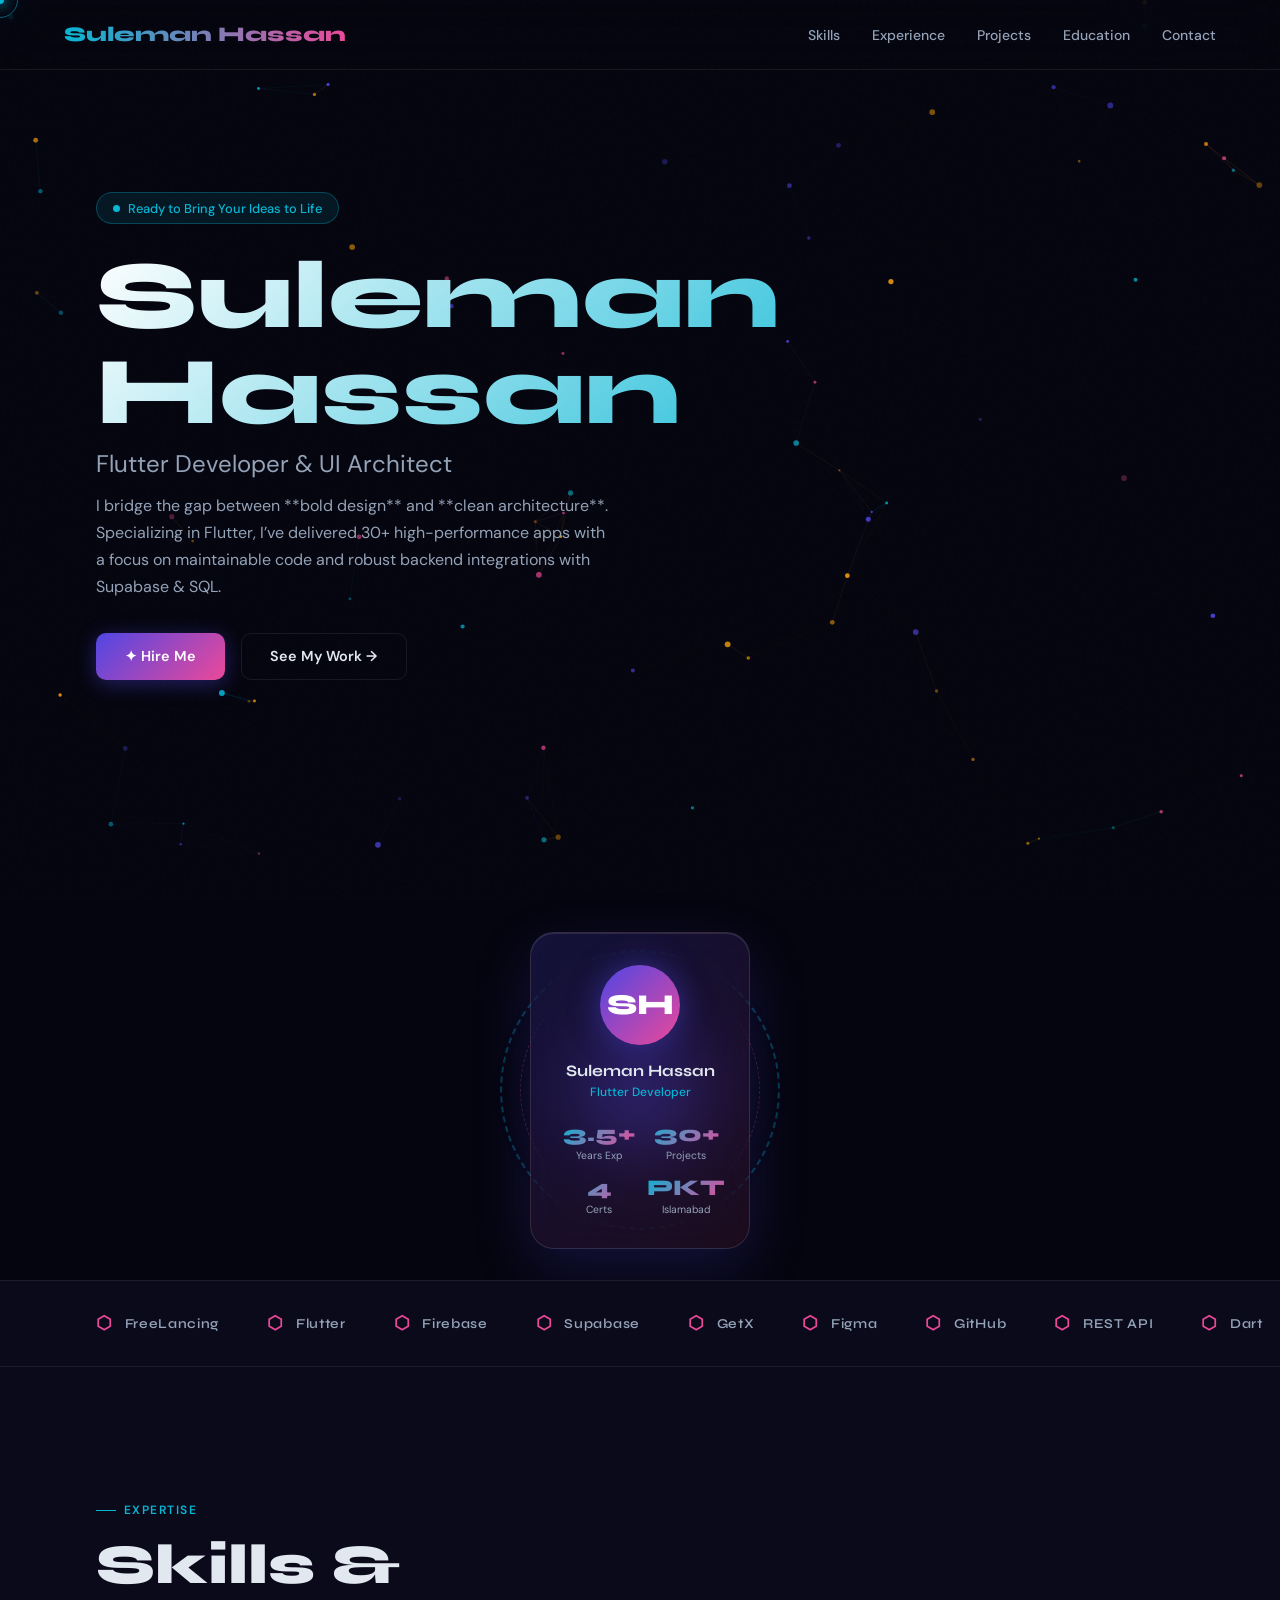
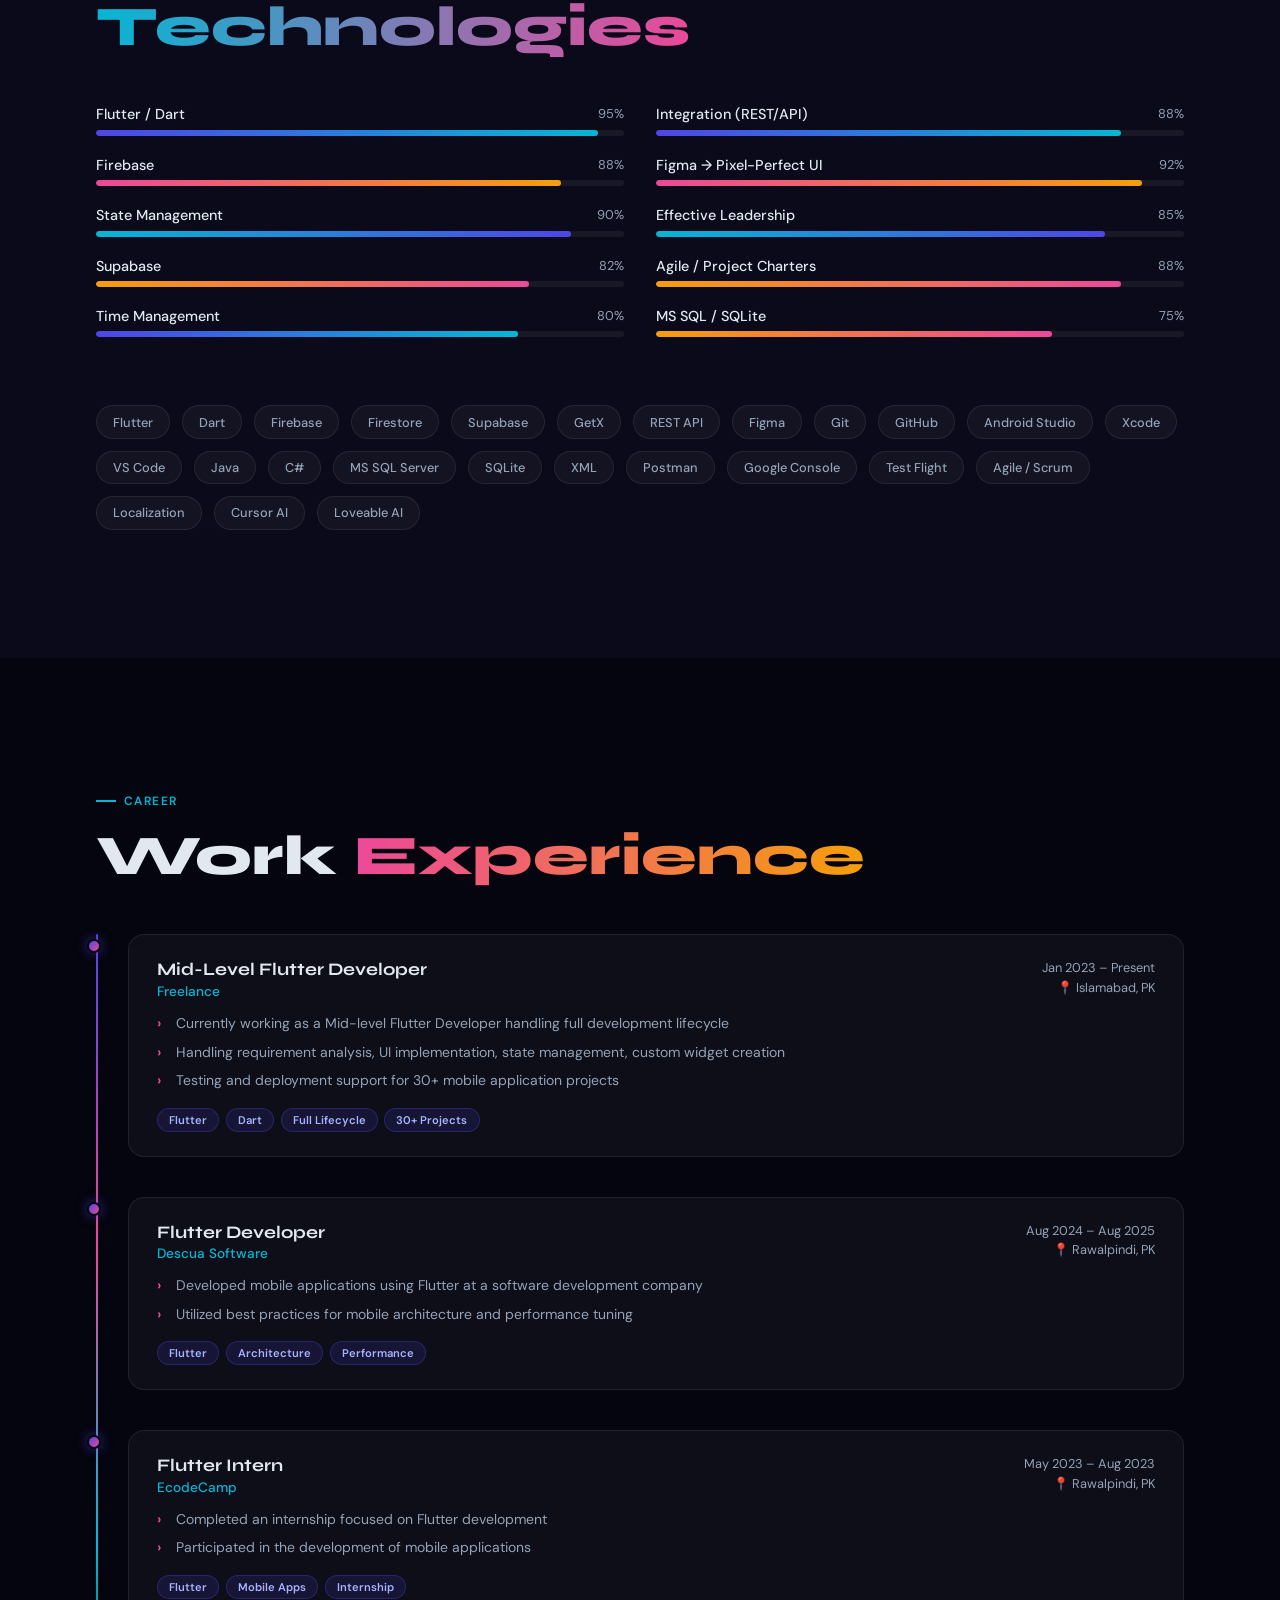
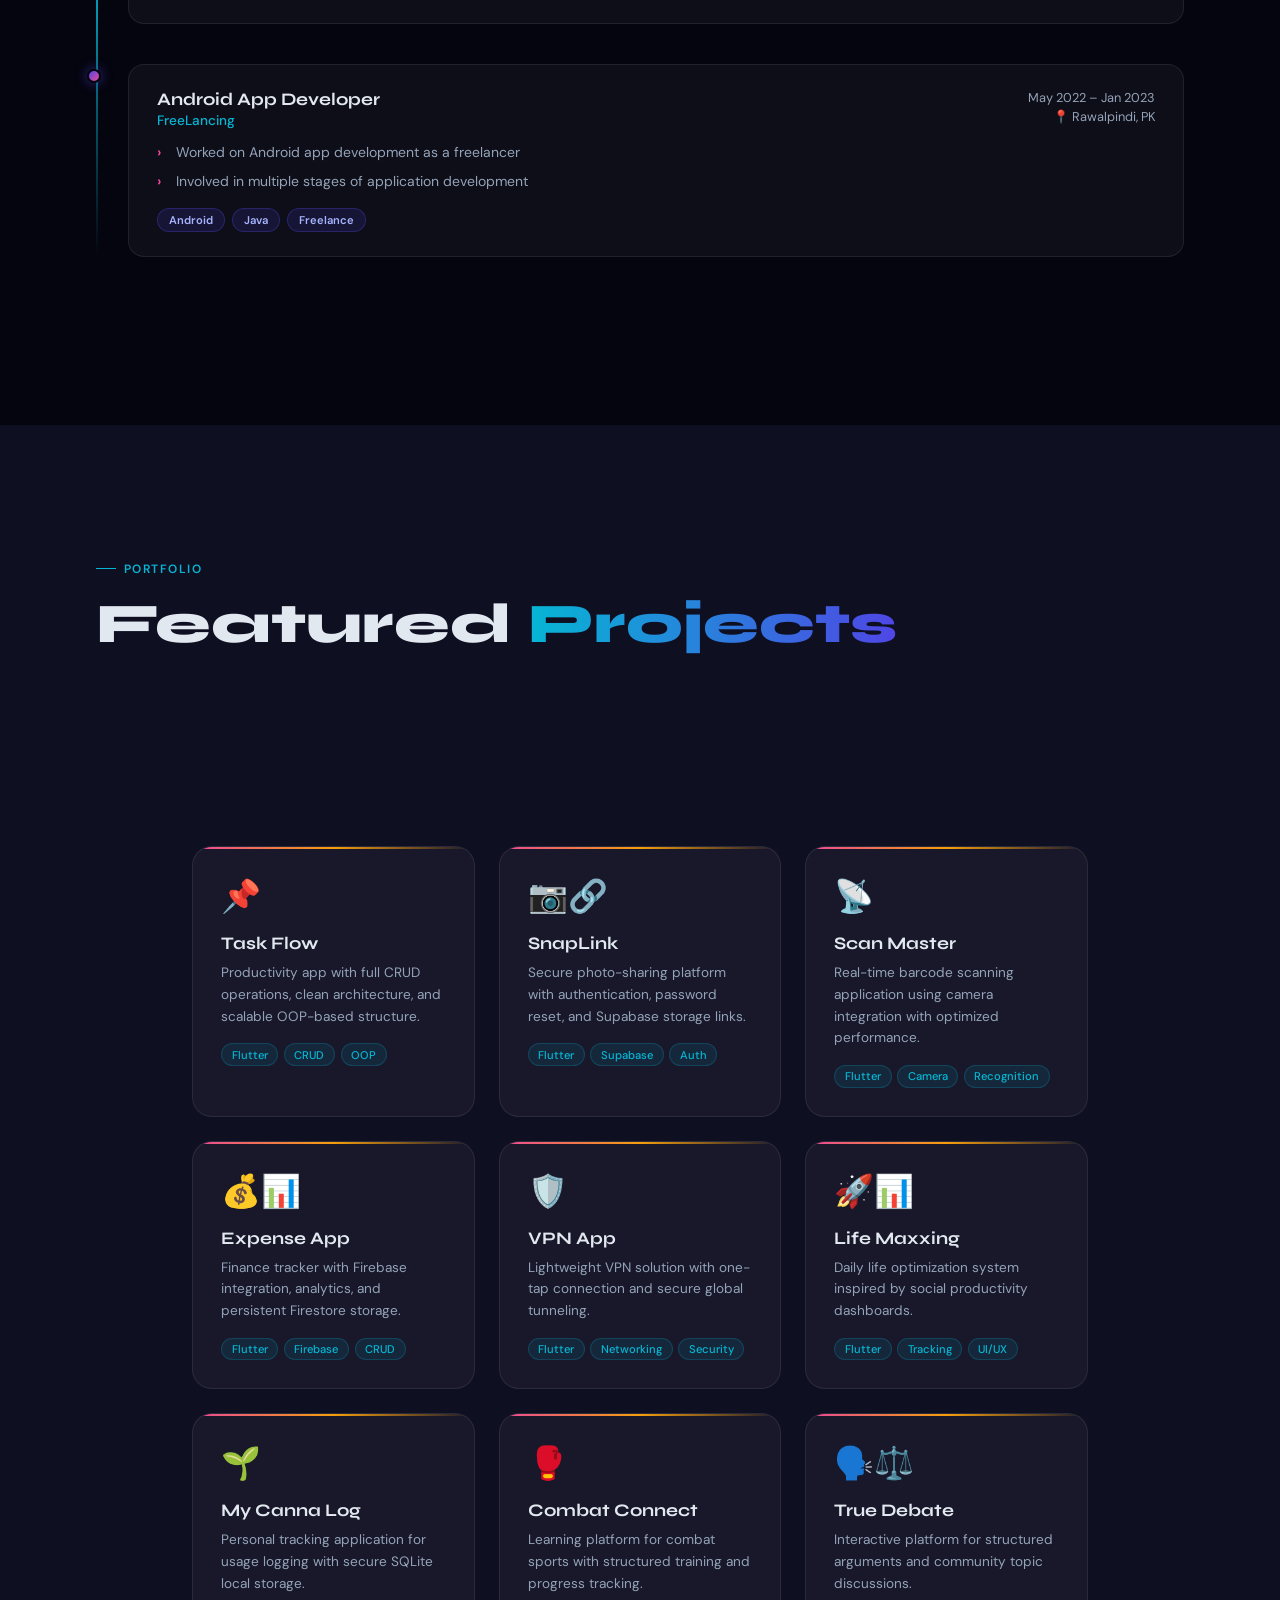
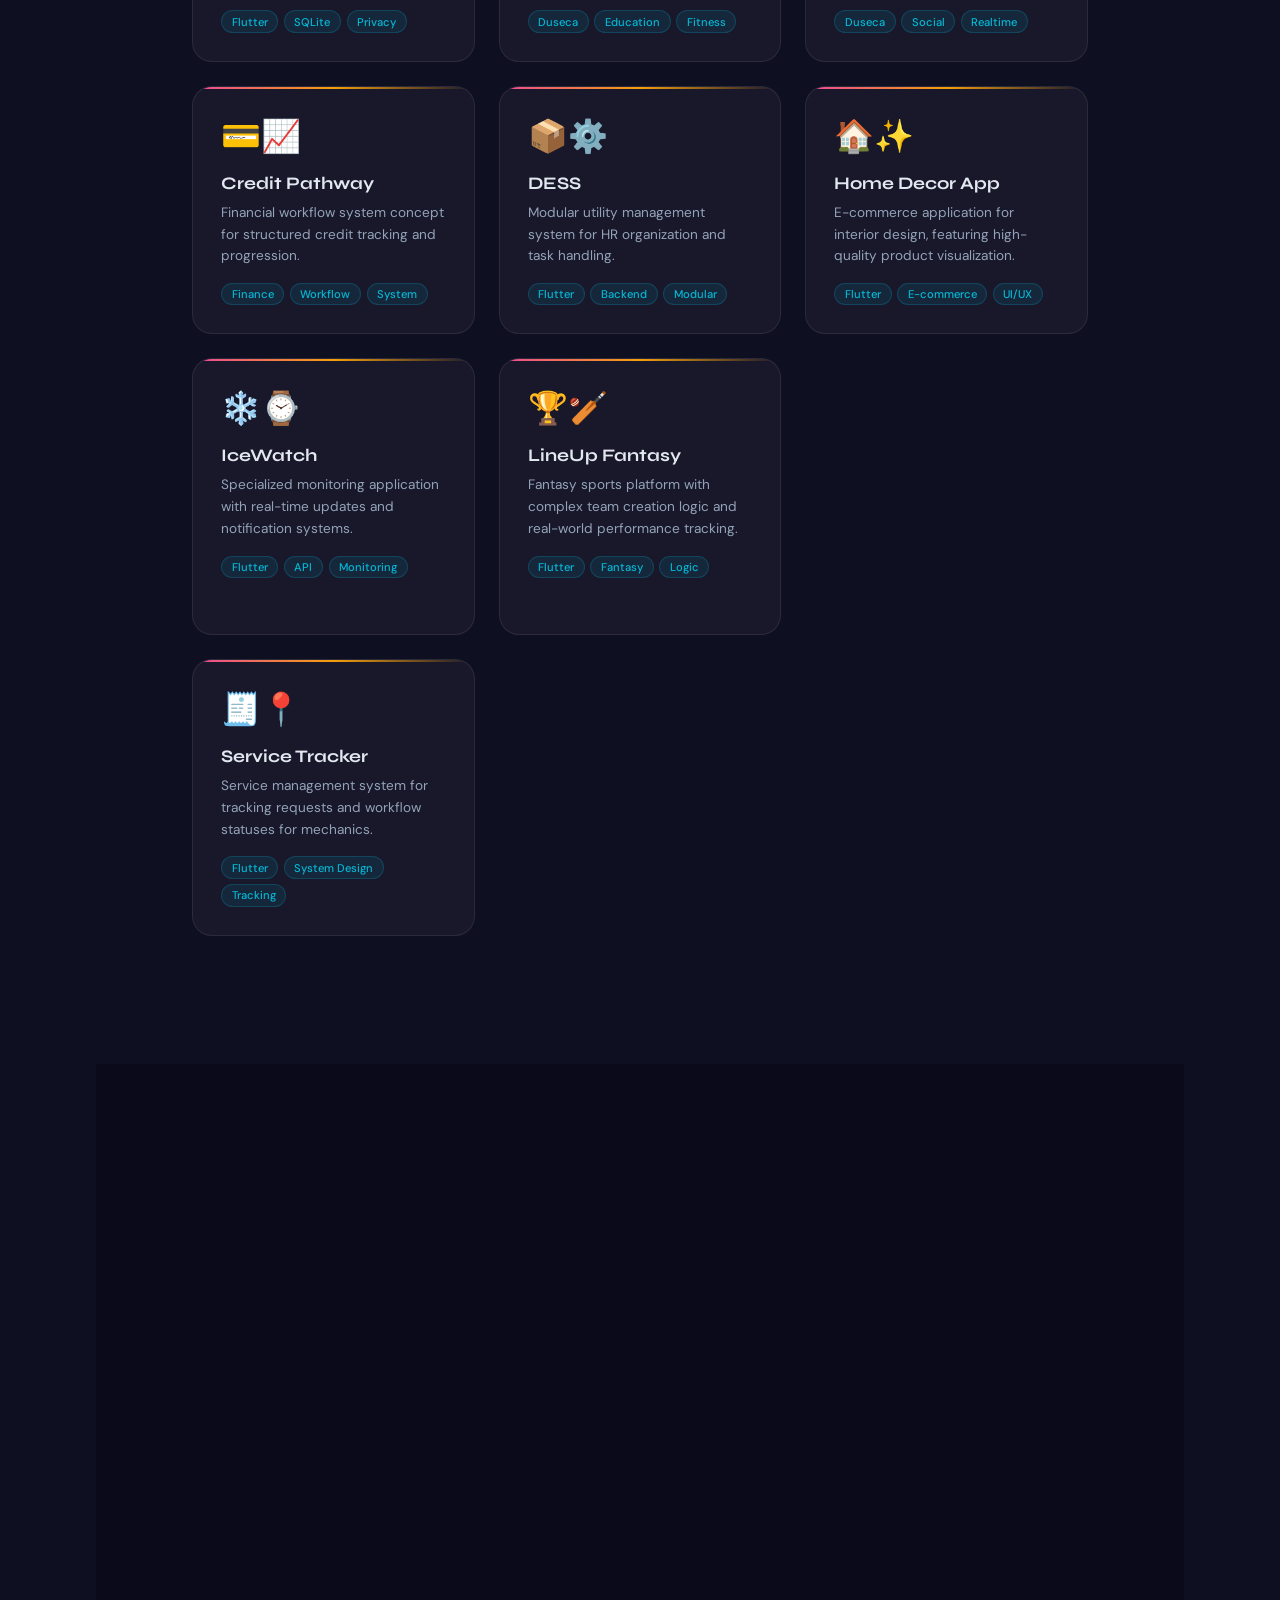
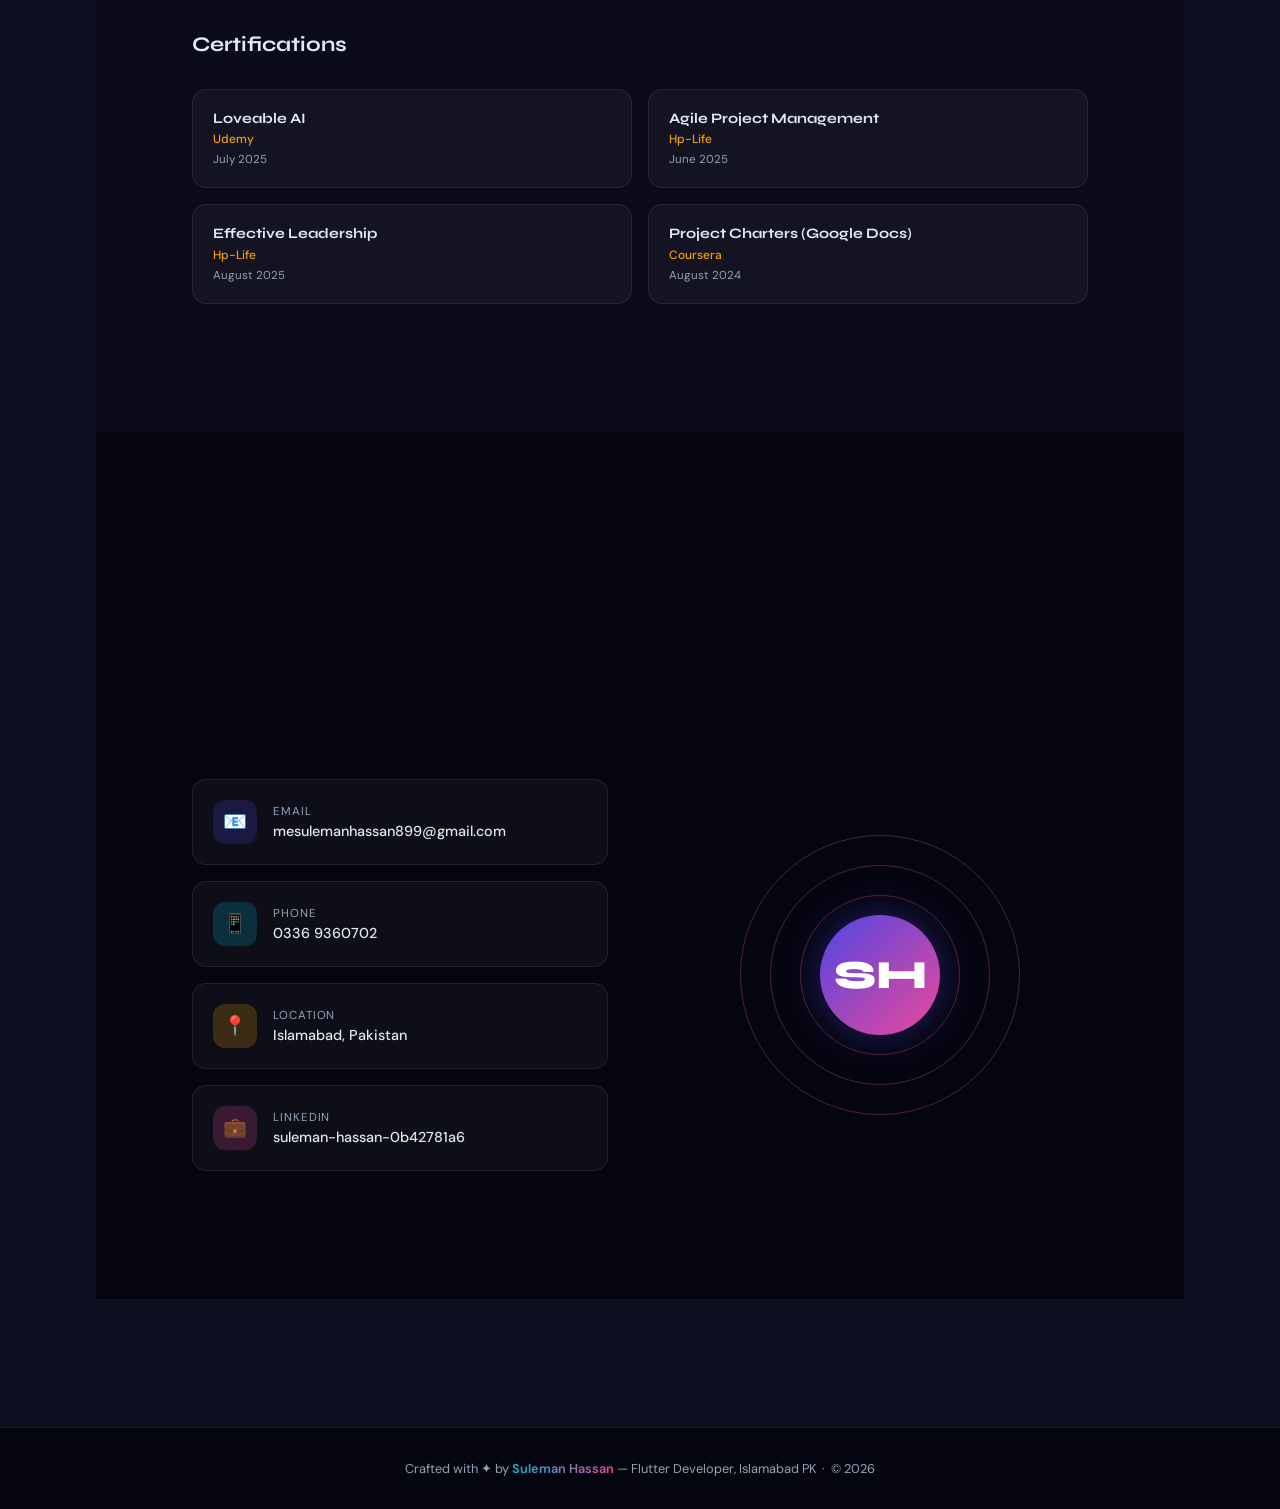
==== index.html @ d2f4c0b1 "Revise hero section content and structure" ====
<!DOCTYPE html>
<html lang="en">
<head>
<meta charset="UTF-8">
<meta name="viewport" content="width=device-width, initial-scale=1.0">
<title>Suleman Hassan — Flutter Developer</title>
<link rel="preconnect" href="https://fonts.googleapis.com">
<link rel="preconnect" href="https://fonts.gstatic.com" crossorigin>
<link href="https://fonts.googleapis.com/css2?family=Syne:wght@400;500;600;700;800&family=DM+Sans:ital,wght@0,300;0,400;0,500;0,600;1,400&display=swap" rel="stylesheet">
<style>
/* ============================================================
   CSS VARIABLES & RESET
============================================================ */
:root {
  --indigo:   #4f46e5;
  --pink:     #ec4899;
  --cyan:     #06b6d4;
  --amber:    #f59e0b;
  --bg:       #05050f;
  --bg2:      #0a0a1a;
  --bg3:      #0f0f22;
  --glass:    rgba(255,255,255,0.04);
  --glass-b:  rgba(255,255,255,0.08);
  --text:     #e2e8f0;
  --muted:    #94a3b8;
  --border:   rgba(255,255,255,0.08);
  --font-h:   'Syne', sans-serif;
  --font-b:   'DM Sans', sans-serif;
}
*, *::before, *::after { box-sizing: border-box; margin: 0; padding: 0; }
html { scroll-behavior: smooth; }
body {
  font-family: var(--font-b);
  background: var(--bg);
  color: var(--text);
  overflow-x: hidden;
  cursor: none;
}

/* ============================================================
   SCROLLBAR
============================================================ */
::-webkit-scrollbar { width: 5px; }
::-webkit-scrollbar-track { background: var(--bg); }
::-webkit-scrollbar-thumb { background: linear-gradient(var(--indigo), var(--pink)); border-radius: 4px; }

/* ============================================================
   NOISE TEXTURE OVERLAY
============================================================ */
body::before {
  content: '';
  position: fixed;
  inset: 0;
  background-image: url("data:image/svg+xml,%3Csvg viewBox='0 0 256 256' xmlns='http://www.w3.org/2000/svg'%3E%3Cfilter id='noise'%3E%3CfeTurbulence type='fractalNoise' baseFrequency='0.9' numOctaves='4' stitchTiles='stitch'/%3E%3C/filter%3E%3Crect width='100%25' height='100%25' filter='url(%23noise)' opacity='0.04'/%3E%3C/svg%3E");
  pointer-events: none;
  z-index: 1000;
  opacity: 0.4;
}

/* ============================================================
   CUSTOM CURSOR
============================================================ */
#cursor-dot {
  position: fixed; top: 0; left: 0;
  width: 8px; height: 8px;
  background: var(--cyan);
  border-radius: 50%;
  pointer-events: none;
  z-index: 9999;
  transform: translate(-50%, -50%);
  box-shadow: 0 0 12px var(--cyan), 0 0 24px var(--cyan);
  transition: transform 0.05s, background 0.2s;
}
#cursor-ring {
  position: fixed; top: 0; left: 0;
  width: 36px; height: 36px;
  border: 1.5px solid rgba(6,182,212,0.5);
  border-radius: 50%;
  pointer-events: none;
  z-index: 9998;
  transform: translate(-50%, -50%);
  transition: all 0.15s ease-out;
}

/* ============================================================
   LOADING SCREEN
============================================================ */
#loader {
  position: fixed; inset: 0;
  background: var(--bg);
  display: flex; flex-direction: column;
  align-items: center; justify-content: center;
  z-index: 9990;
  transition: opacity 0.6s ease, visibility 0.6s ease;
}
#loader.hidden { opacity: 0; visibility: hidden; }
.loader-initials {
  font-family: var(--font-h);
  font-size: clamp(4rem, 10vw, 7rem);
  font-weight: 800;
  background: linear-gradient(135deg, var(--indigo), var(--pink), var(--cyan), var(--amber));
  background-size: 300%;
  -webkit-background-clip: text;
  -webkit-text-fill-color: transparent;
  background-clip: text;
  animation: shimmer 2s linear infinite;
  letter-spacing: -2px;
}
.loader-bar-wrap {
  width: 200px; height: 3px;
  background: rgba(255,255,255,0.1);
  border-radius: 10px;
  margin-top: 2rem;
  overflow: hidden;
}
.loader-bar {
  height: 100%;
  background: linear-gradient(90deg, var(--indigo), var(--pink), var(--cyan));
  border-radius: 10px;
  animation: loadprogress 2s ease forwards;
}
@keyframes loadprogress {
  from { width: 0%; }
  to   { width: 100%; }
}

/* ============================================================
   PARTICLE CANVAS
============================================================ */
#particle-canvas {
  position: fixed; inset: 0;
  z-index: 0;
  pointer-events: none;
}

/* ============================================================
   NAVBAR
============================================================ */
nav {
  position: fixed; top: 0; left: 0; right: 0;
  z-index: 500;
  padding: 0 clamp(1.5rem, 5vw, 4rem);
  height: 70px;
  display: flex; align-items: center; justify-content: space-between;
  background: rgba(5,5,15,0.6);
  backdrop-filter: blur(20px);
  -webkit-backdrop-filter: blur(20px);
  border-bottom: 1px solid var(--border);
  transform: translateY(-100%);
  animation: slideDown 0.6s 2.2s ease forwards;
}
@keyframes slideDown { to { transform: translateY(0); } }
.nav-logo {
  font-family: var(--font-h);
  font-weight: 800;
  font-size: 1.3rem;
  background: linear-gradient(90deg, var(--cyan), var(--pink));
  -webkit-background-clip: text;
  -webkit-text-fill-color: transparent;
  background-clip: text;
  text-decoration: none;
}
.nav-links { display: flex; gap: 2rem; list-style: none; }
.nav-links a {
  font-family: var(--font-b);
  font-size: 0.875rem;
  font-weight: 500;
  color: var(--muted);
  text-decoration: none;
  position: relative;
  padding-bottom: 2px;
  transition: color 0.2s;
}
.nav-links a::after {
  content: '';
  position: absolute; bottom: 0; left: 0;
  width: 0; height: 1.5px;
  background: linear-gradient(90deg, var(--cyan), var(--pink));
  transition: width 0.3s ease;
}
.nav-links a:hover { color: var(--text); }
.nav-links a:hover::after { width: 100%; }
.nav-toggle { display: none; flex-direction: column; gap: 5px; cursor: none; }
.nav-toggle span { width: 24px; height: 2px; background: var(--text); border-radius: 2px; transition: all 0.3s; }

/* ============================================================
   WRAPPER / SECTIONS
============================================================ */
main { position: relative; z-index: 10; }
section { padding: clamp(5rem, 10vw, 8rem) clamp(1.5rem, 8vw, 6rem); }
.section-tag {
  display: inline-flex; align-items: center; gap: 0.5rem;
  font-family: var(--font-b); font-size: 0.75rem; font-weight: 600;
  letter-spacing: 0.12em; text-transform: uppercase;
  color: var(--cyan); margin-bottom: 1rem;
}
.section-tag::before {
  content: '';
  width: 20px; height: 1.5px;
  background: var(--cyan);
}
.section-title {
  font-family: var(--font-h);
  font-size: clamp(2rem, 5vw, 3.5rem);
  font-weight: 800;
  line-height: 1.1;
  margin-bottom: 1rem;
}

/* ============================================================
   SCROLL REVEAL
============================================================ */
.reveal {
  opacity: 0;
  transform: translateY(40px);
  transition: opacity 0.7s ease, transform 0.7s ease;
}
.reveal.from-left  { transform: translateX(-50px); }
.reveal.from-right { transform: translateX(50px); }
.reveal.visible { opacity: 1; transform: none; }

/* ============================================================
   SHIMMER ANIMATION
============================================================ */
@keyframes shimmer {
  0%   { background-position: 0% 50%; }
  100% { background-position: 300% 50%; }
}

/* ============================================================
   HERO SECTION
============================================================ */
#hero {
  min-height: 100vh;
  display: flex; align-items: center;
  padding-top: 100px;
  gap: 4rem;
}
.hero-left { flex: 1; }
.hero-right { flex: 0 0 380px; display: flex; justify-content: center; }

.availability-tag {
  display: inline-flex; align-items: center; gap: 0.5rem;
  background: rgba(6,182,212,0.1);
  border: 1px solid rgba(6,182,212,0.3);
  border-radius: 100px;
  padding: 0.4rem 1rem;
  font-size: 0.8rem;
  font-weight: 500;
  color: var(--cyan);
  margin-bottom: 1.5rem;
}
.availability-tag .dot {
  width: 7px; height: 7px;
  background: var(--cyan);
  border-radius: 50%;
  animation: pulse-dot 2s ease-in-out infinite;
}
@keyframes pulse-dot {
  0%,100% { box-shadow: 0 0 0 0 rgba(6,182,212,0.4); }
  50%      { box-shadow: 0 0 0 6px rgba(6,182,212,0); }
}

.hero-name {
  font-family: var(--font-h);
  font-size: clamp(3rem, 8vw, 6rem);
  font-weight: 800;
  line-height: 1;
  margin-bottom: 0.5rem;
  background: linear-gradient(135deg, #fff 0%, var(--cyan) 30%, var(--pink) 60%, var(--amber) 100%);
  background-size: 300%;
  -webkit-background-clip: text;
  -webkit-text-fill-color: transparent;
  background-clip: text;
  animation: shimmer 4s linear infinite;
}
.hero-subtitle {
  font-size: clamp(1.1rem, 2.5vw, 1.5rem);
  color: var(--muted);
  font-weight: 400;
  margin-bottom: 0.8rem;
}
.hero-desc {
  font-size: 1rem;
  color: var(--muted);
  line-height: 1.7;
  max-width: 520px;
  margin-bottom: 2rem;
}
.hero-ctas { display: flex; gap: 1rem; flex-wrap: wrap; }

.btn-primary {
  display: inline-flex; align-items: center; gap: 0.5rem;
  padding: 0.85rem 1.8rem;
  background: linear-gradient(135deg, var(--indigo), var(--pink));
  color: #fff;
  border: none;
  border-radius: 10px;
  font-family: var(--font-b);
  font-size: 0.9rem;
  font-weight: 600;
  cursor: none;
  text-decoration: none;
  transition: transform 0.2s, box-shadow 0.2s;
  box-shadow: 0 4px 20px rgba(79,70,229,0.4);
}
.btn-primary:hover { transform: translateY(-2px); box-shadow: 0 8px 30px rgba(236,72,153,0.4); }

.btn-secondary {
  display: inline-flex; align-items: center; gap: 0.5rem;
  padding: 0.85rem 1.8rem;
  background: transparent;
  color: var(--text);
  border: 1px solid var(--border);
  border-radius: 10px;
  font-family: var(--font-b);
  font-size: 0.9rem;
  font-weight: 600;
  cursor: none;
  text-decoration: none;
  transition: border-color 0.2s, background 0.2s, transform 0.2s;
}
.btn-secondary:hover { border-color: var(--cyan); background: rgba(6,182,212,0.05); transform: translateY(-2px); }

/* 3D floating card */
.hero-card-wrap {
  perspective: 800px;
  position: relative;
  display: flex; align-items: center; justify-content: center;
  width: 320px; height: 380px;
}
.hero-glow {
  position: absolute;
  width: 200px; height: 200px;
  border-radius: 50%;
  background: radial-gradient(circle, rgba(79,70,229,0.5) 0%, transparent 70%);
  animation: floatGlow 4s ease-in-out infinite;
  filter: blur(30px);
}
@keyframes floatGlow {
  0%,100% { transform: translateY(0) scale(1); }
  50%      { transform: translateY(-20px) scale(1.1); }
}
.spinning-ring {
  position: absolute;
  width: 280px; height: 280px;
  border: 2px dashed rgba(6,182,212,0.3);
  border-radius: 50%;
  animation: spinRing 12s linear infinite;
}
@keyframes spinRing { to { transform: rotate(360deg); } }
.spinning-ring-inner {
  position: absolute;
  width: 240px; height: 240px;
  border: 1px dashed rgba(236,72,153,0.25);
  border-radius: 50%;
  animation: spinRing 8s linear infinite reverse;
}
.hero-3d-card {
  width: 220px;
  background: linear-gradient(135deg, rgba(79,70,229,0.2), rgba(236,72,153,0.1));
  border: 1px solid rgba(255,255,255,0.12);
  border-radius: 24px;
  padding: 2rem;
  text-align: center;
  backdrop-filter: blur(20px);
  animation: float3d 6s ease-in-out infinite;
  position: relative;
  z-index: 2;
  box-shadow: 0 20px 60px rgba(79,70,229,0.2), inset 0 1px 0 rgba(255,255,255,0.1);
}
@keyframes float3d {
  0%,100% { transform: translateY(0) rotateY(-5deg) rotateX(3deg); }
  33%      { transform: translateY(-15px) rotateY(5deg) rotateX(-3deg); }
  66%      { transform: translateY(-8px) rotateY(0deg) rotateX(5deg); }
}
.card-avatar {
  width: 80px; height: 80px;
  border-radius: 50%;
  background: linear-gradient(135deg, var(--indigo), var(--pink));
  display: flex; align-items: center; justify-content: center;
  margin: 0 auto 1rem;
  font-family: var(--font-h);
  font-size: 1.8rem;
  font-weight: 800;
  color: #fff;
  box-shadow: 0 0 30px rgba(79,70,229,0.5);
}
.card-name {
  font-family: var(--font-h);
  font-size: 1rem;
  font-weight: 700;
  margin-bottom: 0.25rem;
}
.card-role {
  font-size: 0.75rem;
  color: var(--cyan);
  margin-bottom: 1.25rem;
  font-weight: 500;
}
.card-stats {
  display: grid; grid-template-columns: 1fr 1fr;
  gap: 0.75rem;
}
.stat-item { text-align: center; }
.stat-num {
  font-family: var(--font-h);
  font-size: 1.4rem;
  font-weight: 800;
  background: linear-gradient(135deg, var(--cyan), var(--pink));
  -webkit-background-clip: text;
  -webkit-text-fill-color: transparent;
  background-clip: text;
}
.stat-label { font-size: 0.65rem; color: var(--muted); margin-top: 2px; }

/* ============================================================
   MARQUEE
============================================================ */
.marquee-section {
  padding: 2rem clamp(1.5rem, 8vw, 6rem);
  border-top: 1px solid var(--border);
  border-bottom: 1px solid var(--border);
  overflow: hidden;
  background: var(--bg2);
  position: relative; z-index: 10;
}
.marquee-track {
  display: flex; gap: 3rem;
  width: max-content;
  animation: marquee 25s linear infinite;
}
@keyframes marquee { to { transform: translateX(-50%); } }
.marquee-item {
  display: flex; align-items: center; gap: 0.75rem;
  font-family: var(--font-h); font-size: 0.85rem; font-weight: 600;
  color: var(--muted); white-space: nowrap;
  letter-spacing: 0.05em;
}
.marquee-item span { color: var(--pink); font-size: 1.1rem; }

/* ============================================================
   SKILLS SECTION
============================================================ */
#skills { background: var(--bg2); }
.skills-grid {
  display: grid;
  grid-template-columns: 1fr 1fr;
  gap: 2rem;
  margin-top: 3rem;
}
.skill-item { margin-bottom: 1.25rem; }
.skill-info {
  display: flex; justify-content: space-between;
  margin-bottom: 0.4rem;
}
.skill-name { font-size: 0.9rem; font-weight: 500; }
.skill-pct { font-size: 0.8rem; color: var(--muted); }
.skill-bar-track {
  height: 6px;
  background: rgba(255,255,255,0.06);
  border-radius: 6px;
  overflow: hidden;
  position: relative;
}
.skill-bar-fill {
  height: 100%;
  border-radius: 6px;
  width: 0%;
  transition: width 1.2s cubic-bezier(.4,0,.2,1);
  position: relative;
  overflow: hidden;
}
.skill-bar-fill::after {
  content: '';
  position: absolute; inset: 0;
  background: linear-gradient(90deg, transparent, rgba(255,255,255,0.4), transparent);
  transform: translateX(-100%);
  animation: none;
}
.skill-bar-fill.animated::after {
  animation: sweepShimmer 1.5s 1.2s ease forwards;
}
@keyframes sweepShimmer {
  to { transform: translateX(200%); }
}
.skill-bar-fill.c1 { background: linear-gradient(90deg, var(--indigo), var(--cyan)); }
.skill-bar-fill.c2 { background: linear-gradient(90deg, var(--pink), var(--amber)); }
.skill-bar-fill.c3 { background: linear-gradient(90deg, var(--cyan), var(--indigo)); }
.skill-bar-fill.c4 { background: linear-gradient(90deg, var(--amber), var(--pink)); }

/* Tech chips */
.tech-cloud {
  margin-top: 3rem;
  display: flex; flex-wrap: wrap; gap: 0.75rem;
}
.tech-chip {
  padding: 0.45rem 1rem;
  background: var(--glass);
  border: 1px solid var(--border);
  border-radius: 100px;
  font-size: 0.8rem;
  font-weight: 500;
  color: var(--muted);
  transition: transform 0.3s, color 0.3s, border-color 0.3s, box-shadow 0.3s;
}
.tech-chip:hover {
  transform: translateY(-4px);
  color: var(--text);
  border-color: var(--cyan);
  box-shadow: 0 4px 20px rgba(6,182,212,0.2);
}

/* ============================================================
   EXPERIENCE SECTION
============================================================ */
#experience { background: var(--bg); }
.timeline {
  position: relative;
  margin-top: 3rem;
  padding-left: 2rem;
}
.timeline::before {
  content: '';
  position: absolute; left: 0; top: 0; bottom: 0;
  width: 2px;
  background: linear-gradient(to bottom, var(--indigo), var(--pink), var(--cyan), transparent);
  border-radius: 2px;
}
.timeline-item {
  position: relative;
  margin-bottom: 2.5rem;
}
.timeline-dot {
  position: absolute;
  left: -2.55rem;
  top: 0.3rem;
  width: 14px; height: 14px;
  border-radius: 50%;
  background: linear-gradient(135deg, var(--indigo), var(--pink));
  box-shadow: 0 0 12px rgba(79,70,229,0.6);
  border: 2px solid var(--bg);
}
.exp-card {
  background: var(--glass);
  border: 1px solid var(--border);
  border-radius: 16px;
  padding: 1.5rem 1.75rem;
  transition: transform 0.3s, box-shadow 0.3s, border-color 0.3s;
}
.exp-card:hover {
  transform: translateX(8px);
  border-color: rgba(79,70,229,0.4);
  box-shadow: 0 8px 40px rgba(79,70,229,0.15);
}
.exp-header {
  display: flex; align-items: flex-start; justify-content: space-between;
  flex-wrap: wrap; gap: 0.5rem;
  margin-bottom: 0.75rem;
}
.exp-title {
  font-family: var(--font-h);
  font-size: 1.1rem;
  font-weight: 700;
}
.exp-company {
  font-size: 0.85rem;
  color: var(--cyan);
  font-weight: 500;
  margin-top: 0.15rem;
}
.exp-meta {
  text-align: right;
  font-size: 0.8rem;
  color: var(--muted);
}
.exp-dates { margin-bottom: 0.15rem; }
.exp-location { display: flex; align-items: center; gap: 0.25rem; justify-content: flex-end; }
.exp-desc { font-size: 0.9rem; color: var(--muted); line-height: 1.7; margin-bottom: 1rem; }
.exp-bullets { list-style: none; margin-bottom: 1rem; }
.exp-bullets li {
  font-size: 0.875rem;
  color: var(--muted);
  padding-left: 1.2rem;
  position: relative;
  margin-bottom: 0.4rem;
  line-height: 1.6;
}
.exp-bullets li::before {
  content: '›';
  position: absolute; left: 0;
  color: var(--pink);
  font-weight: 700;
}
.badge-chips { display: flex; flex-wrap: wrap; gap: 0.4rem; }
.badge-chip {
  padding: 0.25rem 0.7rem;
  background: rgba(79,70,229,0.15);
  border: 1px solid rgba(79,70,229,0.3);
  border-radius: 100px;
  font-size: 0.7rem;
  font-weight: 600;
  color: var(--indigo);
  color: #a5b4fc;
}

/* ============================================================
   PROJECTS SECTION
============================================================ */
#projects { background: var(--bg3); }
.projects-grid {
  display: grid;
  grid-template-columns: repeat(3, 1fr);
  gap: 1.5rem;
  margin-top: 3rem;
}
.project-card {
  background: var(--glass);
  border: 1px solid var(--border);
  border-radius: 20px;
  padding: 1.75rem;
  position: relative;
  overflow: hidden;
  transition: transform 0.3s, box-shadow 0.3s;
}
.project-card::before {
  content: '';
  position: absolute; top: 0; left: -100%; right: 0;
  height: 2px;
  background: linear-gradient(90deg, transparent, var(--cyan), var(--pink), var(--amber), transparent);
  transition: left 0.5s ease;
}
.project-card:hover::before { left: 0; }
.project-card:hover {
  transform: translateY(-8px);
  box-shadow: 0 20px 60px rgba(6,182,212,0.1);
  border-color: rgba(6,182,212,0.2);
}
.proj-emoji { font-size: 2rem; margin-bottom: 1rem; }
.proj-name {
  font-family: var(--font-h);
  font-size: 1.1rem;
  font-weight: 700;
  margin-bottom: 0.5rem;
}
.proj-desc {
  font-size: 0.85rem;
  color: var(--muted);
  line-height: 1.6;
  margin-bottom: 1rem;
}
.proj-tags { display: flex; flex-wrap: wrap; gap: 0.35rem; }
.proj-tag {
  padding: 0.2rem 0.6rem;
  background: rgba(6,182,212,0.1);
  border: 1px solid rgba(6,182,212,0.2);
  border-radius: 100px;
  font-size: 0.7rem;
  color: var(--cyan);
  font-weight: 500;
}

/* ============================================================
   EDUCATION SECTION
============================================================ */
#education { background: var(--bg2); }
.edu-grid { display: grid; grid-template-columns: 1fr 1fr; gap: 1.5rem; margin-top: 3rem; }
.edu-card {
  background: var(--glass);
  border: 1px solid var(--border);
  border-radius: 20px;
  padding: 1.75rem;
  transition: border-color 0.3s, transform 0.3s;
}
.edu-card:hover { border-color: rgba(245,158,11,0.3); transform: translateY(-4px); }
.edu-icon {
  width: 48px; height: 48px;
  border-radius: 12px;
  background: linear-gradient(135deg, rgba(245,158,11,0.2), rgba(236,72,153,0.2));
  display: flex; align-items: center; justify-content: center;
  font-size: 1.4rem;
  margin-bottom: 1rem;
}
.edu-degree { font-family: var(--font-h); font-size: 1rem; font-weight: 700; margin-bottom: 0.4rem; }
.edu-inst { font-size: 0.85rem; color: var(--cyan); margin-bottom: 0.5rem; font-weight: 500; }
.edu-meta { font-size: 0.8rem; color: var(--muted); display: flex; gap: 1rem; flex-wrap: wrap; }

/* Certifications */
.certs-grid { display: grid; grid-template-columns: repeat(2, 1fr); gap: 1rem; margin-top: 2rem; }
.cert-card {
  background: var(--glass);
  border: 1px solid var(--border);
  border-radius: 14px;
  padding: 1.25rem;
  transition: border-color 0.3s;
}
.cert-card:hover { border-color: rgba(245,158,11,0.3); }
.cert-name { font-family: var(--font-h); font-size: 0.9rem; font-weight: 700; margin-bottom: 0.3rem; }
.cert-org { font-size: 0.75rem; color: var(--amber); margin-bottom: 0.3rem; font-weight: 500; }
.cert-date { font-size: 0.72rem; color: var(--muted); }

/* ============================================================
   CONTACT SECTION
============================================================ */
#contact { background: var(--bg); }
.contact-wrap {
  display: grid;
  grid-template-columns: 1fr 1fr;
  gap: 4rem;
  align-items: center;
  margin-top: 3rem;
}
.contact-cards { display: flex; flex-direction: column; gap: 1rem; }
.contact-card {
  display: flex; align-items: center; gap: 1rem;
  background: var(--glass);
  border: 1px solid var(--border);
  border-radius: 14px;
  padding: 1.25rem;
  transition: transform 0.3s, border-color 0.3s, box-shadow 0.3s;
  text-decoration: none;
  color: inherit;
}
.contact-card:hover {
  transform: translateX(8px);
  border-color: rgba(236,72,153,0.3);
  box-shadow: 0 4px 20px rgba(236,72,153,0.1);
}
.contact-icon {
  width: 44px; height: 44px;
  border-radius: 12px;
  display: flex; align-items: center; justify-content: center;
  font-size: 1.2rem;
  flex-shrink: 0;
}
.contact-icon.email   { background: rgba(79,70,229,0.2); }
.contact-icon.phone   { background: rgba(6,182,212,0.2); }
.contact-icon.loc     { background: rgba(245,158,11,0.2); }
.contact-icon.avail   { background: rgba(236,72,153,0.2); }
.contact-label { font-size: 0.72rem; color: var(--muted); text-transform: uppercase; letter-spacing: 0.08em; margin-bottom: 0.15rem; }
.contact-value { font-size: 0.9rem; font-weight: 500; }

/* Pulsing avatar */
.contact-avatar-wrap {
  display: flex; align-items: center; justify-content: center;
  position: relative;
}
.ripple-ring {
  position: absolute;
  border-radius: 50%;
  border: 1.5px solid rgba(236,72,153,0.35);
  animation: rippleOut 3s ease-out infinite;
}
.ripple-ring:nth-child(1) { width: 160px; height: 160px; animation-delay: 0s; }
.ripple-ring:nth-child(2) { width: 220px; height: 220px; animation-delay: 1s; }
.ripple-ring:nth-child(3) { width: 280px; height: 280px; animation-delay: 2s; }
@keyframes rippleOut {
  0%   { transform: scale(0.9); opacity: 0.7; }
  100% { transform: scale(1.1); opacity: 0; }
}
.contact-big-avatar {
  width: 120px; height: 120px;
  border-radius: 50%;
  background: linear-gradient(135deg, var(--indigo), var(--pink));
  display: flex; align-items: center; justify-content: center;
  font-family: var(--font-h);
  font-size: 2.5rem;
  font-weight: 800;
  color: #fff;
  position: relative; z-index: 2;
  box-shadow: 0 0 40px rgba(79,70,229,0.4);
  animation: pulse-avatar 3s ease-in-out infinite;
}
@keyframes pulse-avatar {
  0%,100% { box-shadow: 0 0 40px rgba(79,70,229,0.4); }
  50%      { box-shadow: 0 0 70px rgba(236,72,153,0.5); }
}

/* ============================================================
   FOOTER
============================================================ */
footer {
  position: relative; z-index: 10;
  text-align: center;
  padding: 2rem clamp(1.5rem, 8vw, 6rem);
  border-top: 1px solid var(--border);
  font-size: 0.8rem;
  color: var(--muted);
  background: var(--bg);
}
footer span {
  background: linear-gradient(90deg, var(--cyan), var(--pink));
  -webkit-background-clip: text;
  -webkit-text-fill-color: transparent;
  background-clip: text;
  font-weight: 600;
}

/* ============================================================
   RESPONSIVE
============================================================ */
@media (max-width: 900px) {
  #hero { flex-direction: column; text-align: center; align-items: center; }
  .hero-right { flex: none; }
  .hero-ctas { justify-content: center; }
  .hero-desc { margin-left: auto; margin-right: auto; }
  .skills-grid { grid-template-columns: 1fr; }
  .projects-grid { grid-template-columns: 1fr 1fr; }
  .edu-grid { grid-template-columns: 1fr; }
  .certs-grid { grid-template-columns: 1fr; }
  .contact-wrap { grid-template-columns: 1fr; }
}
@media (max-width: 600px) {
  .projects-grid { grid-template-columns: 1fr; }
  .nav-links { display: none; }
  .nav-toggle { display: flex; }
  nav { height: 60px; }
  .hero-card-wrap { width: 260px; height: 300px; }
  .hero-3d-card { width: 180px; }
  .nav-links.open {
    display: flex; flex-direction: column;
    position: absolute; top: 60px; left: 0; right: 0;
    background: rgba(5,5,15,0.95);
    backdrop-filter: blur(20px);
    padding: 1.5rem 2rem;
    border-bottom: 1px solid var(--border);
    gap: 1.25rem;
  }
}
</style>
</head>
<body>

<!-- CURSOR -->
<div id="cursor-dot"></div>
<div id="cursor-ring"></div>

<!-- LOADER -->
<div id="loader">
  <div class="loader-initials">SH</div>
  <div class="loader-bar-wrap">
    <div class="loader-bar"></div>
  </div>
</div>

<!-- PARTICLE CANVAS -->
<canvas id="particle-canvas"></canvas>

<!-- NAVBAR -->
<nav id="navbar">
  <a href="#hero" class="nav-logo">Suleman Hassan</a>
  <ul class="nav-links" id="navLinks">
    <li><a href="#skills">Skills</a></li>
    <li><a href="#experience">Experience</a></li>
    <li><a href="#projects">Projects</a></li>
    <li><a href="#education">Education</a></li>
    <li><a href="#contact">Contact</a></li>
  </ul>
  <div class="nav-toggle" id="navToggle" onclick="toggleNav()">
    <span></span><span></span><span></span>
  </div>
</nav>

<main>

   

<!-- ========== HERO ========== -->
<!-- <section id="hero">
  <div class="hero-left reveal from-left">
    <div class="availability-tag">
      <div class="dot"></div>
      Available for opportunities
    </div>
    <h1 class="hero-name">Suleman<br>Hassan</h1>
    <p class="hero-subtitle">Flutter Developer</p>
    <p class="hero-desc">Computer Science graduate with 3.5+ years building scalable, high-performance cross-platform mobile apps. 30+ projects delivered end-to-end — from Figma to deployment.</p>
    <div class="hero-ctas">
      <a href="#contact" class="btn-primary">✦ Get in Touch</a>
      <a href="#projects" class="btn-secondary">View Projects →</a>
    </div>
  </div> -->

   <section id="hero">
  <div class="hero-left reveal from-left">
    <div class="availability-tag">
      <div class="dot"></div>
      Ready to Bring Your Ideas to Life
    </div>
    <h1 class="hero-name">Suleman<br>Hassan</h1>
    <p class="hero-subtitle">Flutter Developer & UI Architect</p>
    <p class="hero-desc">
      I bridge the gap between **bold design** and **clean architecture**. Specializing in Flutter, I’ve delivered 30+ high-performance apps with a focus on maintainable code and robust backend integrations with Supabase & SQL.
    </p>
    <div class="hero-ctas">
      <a href="#contact" class="btn-primary">✦ Hire Me</a>
      <a href="#projects" class="btn-secondary">See My Work →</a>
    </div>
  </div>
</section>
   

  <div class="hero-right reveal from-right">
    <div class="hero-card-wrap">
      <div class="hero-glow"></div>
      <div class="spinning-ring"></div>
      <div class="spinning-ring-inner"></div>
      <div class="hero-3d-card">
        <div class="card-avatar">SH</div>
        <div class="card-name">Suleman Hassan</div>
        <div class="card-role">Flutter Developer</div>
        <div class="card-stats">
          <div class="stat-item">
            <div class="stat-num">3.5+</div>
            <div class="stat-label">Years Exp</div>
          </div>
          <div class="stat-item">
            <div class="stat-num">30+</div>
            <div class="stat-label">Projects</div>
          </div>
          <div class="stat-item">
            <div class="stat-num">4</div>
            <div class="stat-label">Certs</div>
          </div>
          <div class="stat-item">
            <div class="stat-num">PKT</div>
            <div class="stat-label">Islamabad</div>
          </div>
        </div>
      </div>
    </div>
  </div>
</section>

<!-- ========== MARQUEE ========== -->
<div class="marquee-section">
  <div class="marquee-track" id="marqueeTrack">
    <div class="marquee-item"><span>⬡</span> FreeLancing</div>
    <div class="marquee-item"><span>⬡</span> Flutter</div>
    <div class="marquee-item"><span>⬡</span> Firebase</div>
    <div class="marquee-item"><span>⬡</span> Supabase</div>
    <div class="marquee-item"><span>⬡</span> GetX</div>
    <div class="marquee-item"><span>⬡</span> Figma</div>
    <div class="marquee-item"><span>⬡</span> GitHub</div>
    <div class="marquee-item"><span>⬡</span> REST API</div>
    <div class="marquee-item"><span>⬡</span> Dart</div>
    <div class="marquee-item"><span>⬡</span> Android Studio</div>
    <div class="marquee-item"><span>⬡</span> Xcode</div>
    <div class="marquee-item"><span>⬡</span> Postman</div>
    <div class="marquee-item"><span>⬡</span> Duseca Software</div>
    <div class="marquee-item"><span>⬡</span> EcodeCamp</div>
    <div class="marquee-item"><span>⬡</span> FreeLancing</div>
    <div class="marquee-item"><span>⬡</span> Flutter</div>
    <div class="marquee-item"><span>⬡</span> Firebase</div>
    <div class="marquee-item"><span>⬡</span> Supabase</div>
    <div class="marquee-item"><span>⬡</span> GetX</div>
    <div class="marquee-item"><span>⬡</span> Provider</div>          
    <div class="marquee-item"><span>⬡</span> Figma</div>
    <div class="marquee-item"><span>⬡</span> GitHub</div>
    <div class="marquee-item"><span>⬡</span> REST API</div>
    <div class="marquee-item"><span>⬡</span> Dart</div>
    <div class="marquee-item"><span>⬡</span> Android Studio</div>
    <div class="marquee-item"><span>⬡</span> Xcode</div>
    <div class="marquee-item"><span>⬡</span> Postman</div>
    <!-- duplicate for seamless loop -->
    <div class="marquee-item"><span>⬡</span> FreeLancing</div>
    <div class="marquee-item"><span>⬡</span> Flutter</div>
    <div class="marquee-item"><span>⬡</span> Firebase</div>
    <div class="marquee-item"><span>⬡</span> Supabase</div>
    <div class="marquee-item"><span>⬡</span> GetX</div>
    <div class="marquee-item"><span>⬡</span> Figma</div>
    <div class="marquee-item"><span>⬡</span> GitHub</div>
    <div class="marquee-item"><span>⬡</span> REST API</div>
    <div class="marquee-item"><span>⬡</span> Dart</div>
    <div class="marquee-item"><span>⬡</span> Android Studio</div>
    <div class="marquee-item"><span>⬡</span> Xcode</div>
    <div class="marquee-item"><span>⬡</span> Postman</div>
    <div class="marquee-item"><span>⬡</span> Duseca Software</div>
    <div class="marquee-item"><span>⬡</span> EcodeCamp</div>
    <div class="marquee-item"><span>⬡</span> FreeLancing</div>
    <div class="marquee-item"><span>⬡</span> Flutter</div>
    <div class="marquee-item"><span>⬡</span> Firebase</div>
    <div class="marquee-item"><span>⬡</span> Supabase</div>
    <div class="marquee-item"><span>⬡</span> GetX</div>
    <div class="marquee-item"><span>⬡</span> Provider</div>     
    <div class="marquee-item"><span>⬡</span> Figma</div>
    <div class="marquee-item"><span>⬡</span> GitHub</div>
    <div class="marquee-item"><span>⬡</span> REST API</div>
    <div class="marquee-item"><span>⬡</span> Dart</div>
    <div class="marquee-item"><span>⬡</span> Android Studio</div>
    <div class="marquee-item"><span>⬡</span> Xcode</div>
    <div class="marquee-item"><span>⬡</span> Postman</div>
  </div>
</div>

<!-- ========== SKILLS ========== -->
<section id="skills">
  <div class="reveal">
    <div class="section-tag">Expertise</div>
    <h2 class="section-title">Skills & <br><span style="background:linear-gradient(90deg,var(--cyan),var(--pink));-webkit-background-clip:text;-webkit-text-fill-color:transparent;background-clip:text;">Technologies</span></h2>
  </div>

  <div class="skills-grid">
    <div class="reveal">
      <div class="skill-item">
        <div class="skill-info"><span class="skill-name">Flutter / Dart</span><span class="skill-pct">95%</span></div>
        <div class="skill-bar-track"><div class="skill-bar-fill c1" style="width: 95%" data-pct="95"></div></div>
      </div>
      <div class="skill-item">
        <div class="skill-info"><span class="skill-name">Firebase</span><span class="skill-pct">88%</span></div>
        <div class="skill-bar-track"><div class="skill-bar-fill c2" style="width: 88%" data-pct="88"></div></div>
      </div>
      <div class="skill-item">
        <div class="skill-info"><span class="skill-name">State Management</span><span class="skill-pct">90%</span></div>
        <div class="skill-bar-track"><div class="skill-bar-fill c3" style="width: 90%" data-pct="90"></div></div>
      </div>
      <div class="skill-item">
        <div class="skill-info"><span class="skill-name">Supabase</span><span class="skill-pct">82%</span></div>
        <div class="skill-bar-track"><div class="skill-bar-fill c4" style="width: 82%" data-pct="82"></div></div>
      </div>
      <div class="skill-item">
        <div class="skill-info"><span class="skill-name">Time Management</span><span class="skill-pct">80%</span></div>
        <div class="skill-bar-track"><div class="skill-bar-fill c1" style="width: 80%" data-pct="80"></div></div>
      </div>
    </div>
    <div class="reveal">
      <div class="skill-item">
        <div class="skill-info"><span class="skill-name">Integration (REST/API)</span><span class="skill-pct">88%</span></div>
        <div class="skill-bar-track"><div class="skill-bar-fill c1" style="width: 88%" data-pct="88"></div></div>
      </div>
      <div class="skill-item">
        <div class="skill-info"><span class="skill-name">Figma → Pixel-Perfect UI</span><span class="skill-pct">92%</span></div>
        <div class="skill-bar-track"><div class="skill-bar-fill c2" style="width: 92%" data-pct="92"></div></div>
      </div>
      <div class="skill-item">
        <div class="skill-info"><span class="skill-name">Effective Leadership</span><span class="skill-pct">85%</span></div>
        <div class="skill-bar-track"><div class="skill-bar-fill c3" style="width: 85%" data-pct="85"></div></div>
      </div>
      <div class="skill-item">
        <div class="skill-info"><span class="skill-name">Agile / Project Charters</span><span class="skill-pct">88%</span></div>
        <div class="skill-bar-track"><div class="skill-bar-fill c4" style="width: 88%" data-pct="88"></div></div>
      </div>
      <div class="skill-item">
        <div class="skill-info"><span class="skill-name">MS SQL / SQLite</span><span class="skill-pct">75%</span></div>
        <div class="skill-bar-track"><div class="skill-bar-fill c4" style="width: 75%" data-pct="75"></div></div>
      </div>
    </div>
  </div>

  <div class="tech-cloud reveal">
    <div class="tech-chip">Flutter</div>
    <div class="tech-chip">Dart</div>
    <div class="tech-chip">Firebase</div>
    <div class="tech-chip">Firestore</div>
    <div class="tech-chip">Supabase</div>
    <div class="tech-chip">GetX</div>
    <div class="tech-chip">REST API</div>
    <div class="tech-chip">Figma</div>
    <div class="tech-chip">Git</div>
    <div class="tech-chip">GitHub</div>
    <div class="tech-chip">Android Studio</div>
    <div class="tech-chip">Xcode</div>
    <div class="tech-chip">VS Code</div>
    <div class="tech-chip">Java</div>
    <div class="tech-chip">C#</div>
    <div class="tech-chip">MS SQL Server</div>
    <div class="tech-chip">SQLite</div>
    <div class="tech-chip">XML</div>
    <div class="tech-chip">Postman</div>
    <div class="tech-chip">Google Console</div>
    <div class="tech-chip">Test Flight</div>
    <div class="tech-chip">Agile / Scrum</div>
    <div class="tech-chip">Localization</div>
    <div class="tech-chip">Cursor AI</div>
    <div class="tech-chip">Loveable AI</div>
  </div>
</section>

<!-- ========== EXPERIENCE ========== -->
<section id="experience">
  <div class="reveal">
    <div class="section-tag">Career</div>
    <h2 class="section-title">Work <span style="background:linear-gradient(90deg,var(--pink),var(--amber));-webkit-background-clip:text;-webkit-text-fill-color:transparent;background-clip:text;">Experience</span></h2>
  </div>

  <div class="timeline">

    <div class="timeline-item reveal">
      <div class="timeline-dot"></div>
      <div class="exp-card">
        <div class="exp-header">
          <div>
            <div class="exp-title">Mid-Level Flutter Developer</div>
            <div class="exp-company">Freelance</div>
          </div>
          <div class="exp-meta">
            <div class="exp-dates">Jan 2023 – Present</div>
            <div class="exp-location">📍 Islamabad, PK</div>
          </div>
        </div>
        <ul class="exp-bullets">
          <li>Currently working as a Mid-level Flutter Developer handling full development lifecycle</li>
          <li>Handling requirement analysis, UI implementation, state management, custom widget creation</li>
          <li>Testing and deployment support for 30+ mobile application projects</li>
        </ul>
        <div class="badge-chips">
          <span class="badge-chip">Flutter</span>
          <span class="badge-chip">Dart</span>
          <span class="badge-chip">Full Lifecycle</span>
          <span class="badge-chip">30+ Projects</span>
        </div>
      </div>
    </div>

    <div class="timeline-item reveal">
      <div class="timeline-dot"></div>
      <div class="exp-card">
        <div class="exp-header">
          <div>
            <div class="exp-title">Flutter Developer</div>
            <div class="exp-company">Descua Software</div>
          </div>
          <div class="exp-meta">
            <div class="exp-dates">Aug 2024 – Aug 2025</div>
            <div class="exp-location">📍 Rawalpindi, PK</div>
          </div>
        </div>
        <ul class="exp-bullets">
          <li>Developed mobile applications using Flutter at a software development company</li>
          <li>Utilized best practices for mobile architecture and performance tuning</li>
        </ul>
        <div class="badge-chips">
          <span class="badge-chip">Flutter</span>
          <span class="badge-chip">Architecture</span>
          <span class="badge-chip">Performance</span>
        </div>
      </div>
    </div>

    <div class="timeline-item reveal">
      <div class="timeline-dot"></div>
      <div class="exp-card">
        <div class="exp-header">
          <div>
            <div class="exp-title">Flutter Intern</div>
            <div class="exp-company">EcodeCamp</div>
          </div>
          <div class="exp-meta">
            <div class="exp-dates">May 2023 – Aug 2023</div>
            <div class="exp-location">📍 Rawalpindi, PK</div>
          </div>
        </div>
        <ul class="exp-bullets">
          <li>Completed an internship focused on Flutter development</li>
          <li>Participated in the development of mobile applications</li>
        </ul>
        <div class="badge-chips">
          <span class="badge-chip">Flutter</span>
          <span class="badge-chip">Mobile Apps</span>
          <span class="badge-chip">Internship</span>
        </div>
      </div>
    </div>

    <div class="timeline-item reveal">
      <div class="timeline-dot"></div>
      <div class="exp-card">
        <div class="exp-header">
          <div>
            <div class="exp-title">Android App Developer</div>
            <div class="exp-company">FreeLancing</div>
          </div>
          <div class="exp-meta">
            <div class="exp-dates">May 2022 – Jan 2023</div>
            <div class="exp-location">📍 Rawalpindi, PK</div>
          </div>
        </div>
        <ul class="exp-bullets">
          <li>Worked on Android app development as a freelancer</li>
          <li>Involved in multiple stages of application development</li>
        </ul>
        <div class="badge-chips">
          <span class="badge-chip">Android</span>
          <span class="badge-chip">Java</span>
          <span class="badge-chip">Freelance</span>
        </div>
      </div>
    </div>

  </div>
</section>

<!-- ========== PROJECTS ========== -->
<section id="projects">
  <div class="reveal">
    <div class="section-tag">Portfolio</div>
    <h2 class="section-title">Featured <span style="background:linear-gradient(90deg,var(--cyan),var(--indigo));-webkit-background-clip:text;-webkit-text-fill-color:transparent;background-clip:text;">Projects</span></h2>
  </div>
<!-- 
  <div class="projects-grid">

    <div class="project-card reveal">
      <div class="proj-emoji">✅</div>
      <div class="proj-name">Task Flow</div>
      <div class="proj-desc">To-do manager app with CRUD operations, seamless UX, and OOP-structured codebase.</div>
      <div class="proj-tags">
        <span class="proj-tag">Flutter</span>
        <span class="proj-tag">Dart</span>
        <span class="proj-tag">CRUD</span>
        <span class="proj-tag">OOP</span>
      </div>
    </div>

    <div class="project-card reveal">
      <div class="proj-emoji">📸</div>
      <div class="proj-name">Snap Link</div>
      <div class="proj-desc">Photo-sharing app with user auth, password reset, Supabase secure storage, and unique HTTP sharing links.</div>
      <div class="proj-tags">
        <span class="proj-tag">Flutter</span>
        <span class="proj-tag">Supabase</span>
        <span class="proj-tag">HTTP</span>
        <span class="proj-tag">Auth</span>
      </div>
    </div>

    <div class="project-card reveal">
      <div class="proj-emoji">🔍</div>
      <div class="proj-name">Scan Master</div>
      <div class="proj-desc">Live camera barcode scanning app with real-time integration, intuitive UI, and high-performance optimization.</div>
      <div class="proj-tags">
        <span class="proj-tag">Flutter</span>
        <span class="proj-tag">Camera</span>
        <span class="proj-tag">Barcode</span>
        <span class="proj-tag">Performance</span>
      </div>
    </div>

    <div class="project-card reveal">
      <div class="proj-emoji">💸</div>
      <div class="proj-name">Expense App</div>
      <div class="proj-desc">Daily spending tracker with secure authentication, Firestore integration, CRUD ops, and reliable data persistence.</div>
      <div class="proj-tags">
        <span class="proj-tag">Flutter</span>
        <span class="proj-tag">Firestore</span>
        <span class="proj-tag">Firebase Auth</span>
        <span class="proj-tag">CRUD</span>
      </div>
    </div>

    <div class="project-card reveal">
      <div class="proj-emoji">🔒</div>
      <div class="proj-name">VPN App</div>
      <div class="proj-desc">Fast, secure VPN application with one-tap connection, global server access, minimal resource usage, and no hidden charges.</div>
      <div class="proj-tags">
        <span class="proj-tag">Flutter</span>
        <span class="proj-tag">Networking</span>
        <span class="proj-tag">Security</span>
        <span class="proj-tag">Android</span>
      </div>
    </div>

    <div class="project-card reveal">
      <div class="proj-emoji">🌿</div>
      <div class="proj-name">Life Maxxing</div>
      <div class="proj-desc">Productivity tracker app (My Canna Log / Usage Logger) for personal habit and usage tracking workflows.</div>
      <div class="proj-tags">
        <span class="proj-tag">Flutter</span>
        <span class="proj-tag">Productivity</span>
        <span class="proj-tag">Tracking</span>
        <span class="proj-tag">SQLite</span>
      </div>
    </div>

  
  </div> -->

<!-- <div class="projects-grid">

  <div class="project-card reveal">
    <div class="proj-emoji">📌</div>
    <div class="proj-name">Task Flow</div>
    <div class="proj-desc">Productivity app with full CRUD operations, clean architecture, and scalable OOP-based structure for task management.</div>
    <div class="proj-tags">
      <span class="proj-tag">Flutter</span>
      <span class="proj-tag">Dart</span>
      <span class="proj-tag">CRUD</span>
      <span class="proj-tag">OOP</span>
    </div>
  </div>

  <div class="project-card reveal">
    <div class="proj-emoji">📷🔗</div>
    <div class="proj-name">SnapLink</div>
    <div class="proj-desc">Secure photo-sharing platform with authentication, password reset, Supabase storage, and unique link-based sharing system.</div>
    <div class="proj-tags">
      <span class="proj-tag">Flutter</span>
      <span class="proj-tag">Supabase</span>
      <span class="proj-tag">Auth</span>
      <span class="proj-tag">Storage</span>
    </div>
  </div>

  <div class="project-card reveal">
    <div class="proj-emoji">📡</div>
    <div class="proj-name">Scan Master</div>
    <div class="proj-desc">Real-time barcode scanning application using camera integration with optimized performance and instant data recognition.</div>
    <div class="proj-tags">
      <span class="proj-tag">Flutter</span>
      <span class="proj-tag">Camera</span>
      <span class="proj-tag">Barcode</span>
      <span class="proj-tag">Real-time</span>
    </div>
  </div>

  <div class="project-card reveal">
    <div class="proj-emoji">💰📊</div>
    <div class="proj-name">Expense App</div>
    <div class="proj-desc">Personal finance tracker with Firebase integration, authentication, and structured expense analytics with persistent storage.</div>
    <div class="proj-tags">
      <span class="proj-tag">Flutter</span>
      <span class="proj-tag">Firebase</span>
      <span class="proj-tag">Firestore</span>
      <span class="proj-tag">CRUD</span>
    </div>
  </div>

  <div class="project-card reveal">
    <div class="proj-emoji">🛡️</div>
    <div class="proj-name">VPN App</div>
    <div class="proj-desc">Lightweight VPN solution with one-tap connection, global servers, and optimized secure tunneling performance.</div>
    <div class="proj-tags">
      <span class="proj-tag">Flutter</span>
      <span class="proj-tag">Networking</span>
      <span class="proj-tag">Security</span>
      <span class="proj-tag">Android</span>
    </div>
  </div>

  <div class="project-card reveal">
    <div class="proj-emoji">🚀📊</div>
    <div class="proj-name">Life Maxxing</div>
    <div class="proj-desc">Daily life optimization and habit tracking system inspired by social productivity dashboards with task-based analytics.</div>
    <div class="proj-tags">
      <span class="proj-tag">Flutter</span>
      <span class="proj-tag">Productivity</span>
      <span class="proj-tag">Tracking</span>
      <span class="proj-tag">UI/UX</span>
    </div>
  </div>

  <div class="project-card reveal">
    <div class="proj-emoji">🌱</div>
    <div class="proj-name">My Canna Log</div>
    <div class="proj-desc">Personal tracking application for controlled usage logging and history management with secure local storage.</div>
    <div class="proj-tags">
      <span class="proj-tag">Flutter</span>
      <span class="proj-tag">SQLite</span>
      <span class="proj-tag">Tracking</span>
      <span class="proj-tag">Privacy</span>
    </div>
  </div>

  <div class="project-card reveal">
    <div class="proj-emoji">🧭🧠</div>
    <div class="proj-name">Beii App</div>
    <div class="proj-desc">Decision-making assistant app for planning and structured decision workflows with smart suggestion logic.</div>
    <div class="proj-tags">
      <span class="proj-tag">Flutter</span>
      <span class="proj-tag">Logic</span>
      <span class="proj-tag">Planning</span>
      <span class="proj-tag">UX</span>
    </div>
  </div>

  <div class="project-card reveal">
    <div class="proj-emoji">🗣️⚖️</div>
    <div class="proj-name">True Debate</div>
    <div class="proj-desc">Interactive debate platform for structured arguments, topic discussions, and community engagement for debate enthusiasts.</div>
    <div class="proj-tags">
      <span class="proj-tag">Flutter</span>
      <span class="proj-tag">Social</span>
      <span class="proj-tag">Realtime</span>
      <span class="proj-tag">Community</span>
    </div>
  </div>

  <div class="project-card reveal">
    <div class="proj-emoji">🥗💪</div>
    <div class="proj-name">My Nutrition</div>
    <div class="proj-desc">Fitness and diet tracking app with calorie logging, workout tracking, and personalized health insights.</div>
    <div class="proj-tags">
      <span class="proj-tag">Flutter</span>
      <span class="proj-tag">Fitness</span>
      <span class="proj-tag">Health</span>
      <span class="proj-tag">Tracking</span>
    </div>
  </div>

  <div class="project-card reveal">
    <div class="proj-emoji">🚗📍</div>
    <div class="proj-name">FlagPole</div>
    <div class="proj-desc">Driver assistance-style app concept for structured navigation support and utility-based alerts system.</div>
    <div class="proj-tags">
      <span class="proj-tag">Flutter</span>
      <span class="proj-tag">Navigation</span>
      <span class="proj-tag">Utility</span>
      <span class="proj-tag">Mobile</span>
    </div>
  </div>

  <div class="project-card reveal">
    <div class="proj-emoji">💘</div>
    <div class="proj-name">Scupid</div>
    <div class="proj-desc">Dating-style matching application with swipe-based interaction and profile-based matching system.</div>
    <div class="proj-tags">
      <span class="proj-tag">Flutter</span>
      <span class="proj-tag">UI/UX</span>
      <span class="proj-tag">Matching</span>
      <span class="proj-tag">Social</span>
    </div>
  </div>

  <div class="project-card reveal">
    <div class="proj-emoji">🥊</div>
    <div class="proj-name">Combat Connect</div>
    <div class="proj-desc">Learning platform for combat sports enthusiasts with structured training content and progress tracking.</div>
    <div class="proj-tags">
      <span class="proj-tag">Flutter</span>
      <span class="proj-tag">Education</span>
      <span class="proj-tag">Fitness</span>
      <span class="proj-tag">Learning</span>
    </div>
  </div>

  <div class="project-card reveal">
    <div class="proj-emoji">👗✨</div>
    <div class="proj-name">3D Yume</div>
    <div class="proj-desc">Fashion and clothing visualization concept app focused on 3D-style presentation and design inspiration workflows.</div>
    <div class="proj-tags">
      <span class="proj-tag">Flutter</span>
      <span class="proj-tag">UI/UX</span>
      <span class="proj-tag">Fashion</span>
      <span class="proj-tag">3D Concept</span>
    </div>
  </div>

  <div class="project-card reveal">
    <div class="proj-emoji">🧾📍</div>
    <div class="proj-name">Service Tracker</div>
    <div class="proj-desc">Service management system for tracking requests, statuses, and workflow progress across multiple tasks for mechanics </div>
    <div class="proj-tags">
      <span class="proj-tag">Flutter</span>
      <span class="proj-tag">Tracking</span>
      <span class="proj-tag">CRUD</span>
      <span class="proj-tag">System Design</span>
    </div>
  </div>

  <div class="project-card reveal">
    <div class="proj-emoji">🧮💼</div>
    <div class="proj-name">Tax Partner</div>
    <div class="proj-desc">Tax calculation and financial planning assistant app designed for simplified tax estimation and record keeping.</div>
    <div class="proj-tags">
      <span class="proj-tag">Flutter</span>
      <span class="proj-tag">Finance</span>
      <span class="proj-tag">Calculation</span>
      <span class="proj-tag">Utility</span>
    </div>
  </div>

  <div class="project-card reveal">
    <div class="proj-emoji">📅</div>
    <div class="proj-name">Attendance Management System</div>
    <div class="proj-desc">Digital attendance tracking system with user records, reporting, and structured data management.</div>
    <div class="proj-tags">
      <span class="proj-tag">Flutter</span>
      <span class="proj-tag">Database</span>
      <span class="proj-tag">Admin Panel</span>
      <span class="proj-tag">CRUD</span>
    </div>
  </div>

  <div class="project-card reveal">
    <div class="proj-emoji">♟️👑</div>
    <div class="proj-name">Top Chess</div>
    <div class="proj-desc">Chess-based brand.</div>
    <div class="proj-tags">
      <span class="proj-tag">Flutter</span>
      <span class="proj-tag">Game Logic</span>
      <span class="proj-tag">Chess</span>
      <span class="proj-tag">Strategy</span>
    </div>
  </div>

  <div class="project-card reveal">
    <div class="proj-emoji">💳📈</div>
    <div class="proj-name">Paramount Credit Pathway</div>
    <div class="proj-desc">Financial credit workflow system concept for structured credit tracking and user financial progression.</div>
    <div class="proj-tags">
      <span class="proj-tag">Flutter</span>
      <span class="proj-tag">Finance</span>
      <span class="proj-tag">Workflow</span>
      <span class="proj-tag">System Design</span>
    </div>
  </div>

  <div class="project-card reveal">
    <div class="proj-emoji">📦⚙️</div>
    <div class="proj-name">DESS</div>
    <div class="proj-desc">Utility-based management system focused on modular task handling and structured data organization for HR's and Owners </div>
    <div class="proj-tags">
      <span class="proj-tag">Flutter</span>
      <span class="proj-tag">Modular</span>
      <span class="proj-tag">System</span>
      <span class="proj-tag">Backend Logic</span>
    </div>
  </div>

</div>

</section> -->

   <section id="projects">
  <div class="projects-grid">

    <div class="project-card reveal">
      <div class="proj-emoji">📌</div>
      <div class="proj-name">Task Flow</div>
      <div class="proj-desc">Productivity app with full CRUD operations, clean architecture, and scalable OOP-based structure.</div>
      <div class="proj-tags">
        <span class="proj-tag">Flutter</span>
        <span class="proj-tag">CRUD</span>
        <span class="proj-tag">OOP</span>
      </div>
    </div>

    <div class="project-card reveal">
      <div class="proj-emoji">📷🔗</div>
      <div class="proj-name">SnapLink</div>
      <div class="proj-desc">Secure photo-sharing platform with authentication, password reset, and Supabase storage links.</div>
      <div class="proj-tags">
        <span class="proj-tag">Flutter</span>
        <span class="proj-tag">Supabase</span>
        <span class="proj-tag">Auth</span>
      </div>
    </div>

    <div class="project-card reveal">
      <div class="proj-emoji">📡</div>
      <div class="proj-name">Scan Master</div>
      <div class="proj-desc">Real-time barcode scanning application using camera integration with optimized performance.</div>
      <div class="proj-tags">
        <span class="proj-tag">Flutter</span>
        <span class="proj-tag">Camera</span>
        <span class="proj-tag">Recognition</span>
      </div>
    </div>

    <div class="project-card reveal">
      <div class="proj-emoji">💰📊</div>
      <div class="proj-name">Expense App</div>
      <div class="proj-desc">Finance tracker with Firebase integration, analytics, and persistent Firestore storage.</div>
      <div class="proj-tags">
        <span class="proj-tag">Flutter</span>
        <span class="proj-tag">Firebase</span>
        <span class="proj-tag">CRUD</span>
      </div>
    </div>

    <div class="project-card reveal">
      <div class="proj-emoji">🛡️</div>
      <div class="proj-name">VPN App</div>
      <div class="proj-desc">Lightweight VPN solution with one-tap connection and secure global tunneling.</div>
      <div class="proj-tags">
        <span class="proj-tag">Flutter</span>
        <span class="proj-tag">Networking</span>
        <span class="proj-tag">Security</span>
      </div>
    </div>

    <div class="project-card reveal">
      <div class="proj-emoji">🚀📊</div>
      <div class="proj-name">Life Maxxing</div>
      <div class="proj-desc">Daily life optimization system inspired by social productivity dashboards.</div>
      <div class="proj-tags">
        <span class="proj-tag">Flutter</span>
        <span class="proj-tag">Tracking</span>
        <span class="proj-tag">UI/UX</span>
      </div>
    </div>

    <div class="project-card reveal">
      <div class="proj-emoji">🌱</div>
      <div class="proj-name">My Canna Log</div>
      <div class="proj-desc">Personal tracking application for usage logging with secure SQLite local storage.</div>
      <div class="proj-tags">
        <span class="proj-tag">Flutter</span>
        <span class="proj-tag">SQLite</span>
        <span class="proj-tag">Privacy</span>
      </div>
    </div>

    <div class="project-card reveal">
      <div class="proj-emoji">🥊</div>
      <div class="proj-name">Combat Connect</div>
      <div class="proj-desc">Learning platform for combat sports with structured training and progress tracking.</div>
      <div class="proj-tags">
        <span class="proj-tag">Duseca</span>
        <span class="proj-tag">Education</span>
        <span class="proj-tag">Fitness</span>
      </div>
    </div>

    <div class="project-card reveal">
      <div class="proj-emoji">🗣️⚖️</div>
      <div class="proj-name">True Debate</div>
      <div class="proj-desc">Interactive platform for structured arguments and community topic discussions.</div>
      <div class="proj-tags">
        <span class="proj-tag">Duseca</span>
        <span class="proj-tag">Social</span>
        <span class="proj-tag">Realtime</span>
      </div>
    </div>

    <div class="project-card reveal">
      <div class="proj-emoji">💳📈</div>
      <div class="proj-name">Credit Pathway</div>
      <div class="proj-desc">Financial workflow system concept for structured credit tracking and progression.</div>
      <div class="proj-tags">
        <span class="proj-tag">Finance</span>
        <span class="proj-tag">Workflow</span>
        <span class="proj-tag">System</span>
      </div>
    </div>

    <div class="project-card reveal">
      <div class="proj-emoji">📦⚙️</div>
      <div class="proj-name">DESS</div>
      <div class="proj-desc">Modular utility management system for HR organization and task handling.</div>
      <div class="proj-tags">
        <span class="proj-tag">Flutter</span>
        <span class="proj-tag">Backend</span>
        <span class="proj-tag">Modular</span>
      </div>
    </div>

    <div class="project-card reveal">
      <div class="proj-emoji">🏠✨</div>
      <div class="proj-name">Home Decor App</div>
      <div class="proj-desc">E-commerce application for interior design, featuring high-quality product visualization.</div>
      <div class="proj-tags">
        <span class="proj-tag">Flutter</span>
        <span class="proj-tag">E-commerce</span>
        <span class="proj-tag">UI/UX</span>
      </div>
    </div>

    <div class="project-card reveal">
      <div class="proj-emoji">❄️⌚</div>
      <div class="proj-name">IceWatch</div>
      <div class="proj-desc">Specialized monitoring application with real-time updates and notification systems.</div>
      <div class="proj-tags">
        <span class="proj-tag">Flutter</span>
        <span class="proj-tag">API</span>
        <span class="proj-tag">Monitoring</span>
      </div>
    </div>

    <div class="project-card reveal">
      <div class="proj-emoji">🏆🏏</div>
      <div class="proj-name">LineUp Fantasy</div>
      <div class="proj-desc">Fantasy sports platform with complex team creation logic and real-world performance tracking.</div>
      <div class="proj-tags">
        <span class="proj-tag">Flutter</span>
        <span class="proj-tag">Fantasy</span>
        <span class="proj-tag">Logic</span>
      </div>
    </div>

    <div class="project-card reveal">
      <div class="proj-emoji">🏗️</div>
      <div class="proj-name">Build Pro</div>
      <div class="proj-desc">Construction management tool for tracking material orders and site schedules.</div>
      <div class="proj-tags">
        <span class="proj-tag">Duseca</span>
        <span class="proj-tag">Management</span>
        <span class="proj-tag">Enterprise</span>
      </div>
    </div>

    <div class="project-card reveal">
      <div class="proj-emoji">🧾📍</div>
      <div class="proj-name">Service Tracker</div>
      <div class="proj-desc">Service management system for tracking requests and workflow statuses for mechanics.</div>
      <div class="proj-tags">
        <span class="proj-tag">Flutter</span>
        <span class="proj-tag">System Design</span>
        <span class="proj-tag">Tracking</span>
      </div>
    </div>

    <div class="project-card reveal">
      <div class="proj-emoji">♟️👑</div>
      <div class="proj-name">Top Chess</div>
      <div class="proj-desc">Chess-based brand application focusing on strategy and game logic visualization.</div>
      <div class="proj-tags">
        <span class="proj-tag">Flutter</span>
        <span class="proj-tag">Gaming</span>
        <span class="proj-tag">Strategy</span>
      </div>
    </div>

    <div class="project-card reveal">
      <div class="proj-emoji">📅</div>
      <div class="proj-name">AMS System</div>
      <div class="proj-desc">Digital attendance tracking system with reporting and structured data management.</div>
      <div class="proj-tags">
        <span class="proj-tag">Flutter</span>
        <span class="proj-tag">Admin Panel</span>
        <span class="proj-tag">Database</span>
      </div>
    </div>

  </div>
</section>

<!-- ========== EDUCATION ========== -->
<section id="education">
  <div class="reveal">
    <div class="section-tag">Academic</div>
    <h2 class="section-title">Education & <span style="background:linear-gradient(90deg,var(--amber),var(--pink));-webkit-background-clip:text;-webkit-text-fill-color:transparent;background-clip:text;">Certifications</span></h2>
  </div>

  <div class="edu-grid">
    <div class="edu-card reveal">
      <div class="edu-icon">🎓</div>
      <div class="edu-degree">Bachelor of Science in Computer Science</div>
      <div class="edu-inst">University of Pir Mehr Ali Shah Arid Agriculture</div>
      <div class="edu-meta">
        <span>📅 Oct 2018 – Oct 2023</span>
        <span>📍 Rawalpindi, PK</span>
      </div>
    </div>

    <div class="edu-card reveal">
      <div class="edu-icon">📚</div>
      <div class="edu-degree">Intermediate (ICS)</div>
      <div class="edu-inst">Punjab Group of Colleges</div>
      <div class="edu-meta">
        <span>📅 Jan 2017 – Jan 2018</span>
        <span>📍 Islamabad, PK</span>
      </div>
    </div>
  </div>

  <div style="margin-top:2.5rem;" class="reveal">
    <h3 style="font-family:var(--font-h);font-size:1.3rem;font-weight:700;margin-bottom:1.25rem;">Certifications</h3>
    <div class="certs-grid">
      <div class="cert-card">
        <div class="cert-name">Loveable AI</div>
        <div class="cert-org">Udemy</div>
        <div class="cert-date">July 2025</div>
      </div>
      <div class="cert-card">
        <div class="cert-name">Agile Project Management</div>
        <div class="cert-org">Hp-Life</div>
        <div class="cert-date">June 2025</div>
      </div>
      <div class="cert-card">
        <div class="cert-name">Effective Leadership</div>
        <div class="cert-org">Hp-Life</div>
        <div class="cert-date">August 2025</div>
      </div>
      <div class="cert-card">
        <div class="cert-name">Project Charters (Google Docs)</div>
        <div class="cert-org">Coursera</div>
        <div class="cert-date">August 2024</div>
      </div>
    </div>
  </div>
</section>

<!-- ========== CONTACT ========== -->
<section id="contact">
  <div class="reveal">
    <div class="section-tag">Let's Connect</div>
    <h2 class="section-title">Get In <span style="background:linear-gradient(90deg,var(--pink),var(--cyan));-webkit-background-clip:text;-webkit-text-fill-color:transparent;background-clip:text;">Touch</span></h2>
    <p style="color:var(--muted);max-width:480px;line-height:1.7;margin-bottom:0;">Open to new Flutter opportunities, collaborations, and freelance projects. Let's build something great together.</p>
  </div>

  <div class="contact-wrap">
    <div class="contact-cards reveal from-left">
      <a href="mailto:mesulemanhassan899@gmail.com" class="contact-card">
        <div class="contact-icon email">📧</div>
        <div>
          <div class="contact-label">Email</div>
          <div class="contact-value">mesulemanhassan899@gmail.com</div>
        </div>
      </a>
      <a href="tel:+923369360702" class="contact-card">
        <div class="contact-icon phone">📱</div>
        <div>
          <div class="contact-label">Phone</div>
          <div class="contact-value">0336 9360702</div>
        </div>
      </a>
      <div class="contact-card">
        <div class="contact-icon loc">📍</div>
        <div>
          <div class="contact-label">Location</div>
          <div class="contact-value">Islamabad, Pakistan</div>
        </div>
      </div>
      <a href="https://www.linkedin.com/in/suleman-hassan-0b42781a6" target="_blank" class="contact-card">
        <div class="contact-icon avail">💼</div>
        <div>
          <div class="contact-label">LinkedIn</div>
          <div class="contact-value">suleman-hassan-0b42781a6</div>
        </div>
      </a>
    </div>

    <div class="contact-avatar-wrap reveal from-right">
      <div class="ripple-ring"></div>
      <div class="ripple-ring"></div>
      <div class="ripple-ring"></div>
      <div class="contact-big-avatar">SH</div>
    </div>
  </div>
</section>

</main>

<footer>
  <p>Crafted with ✦ by <span>Suleman Hassan</span> — Flutter Developer, Islamabad PK &nbsp;·&nbsp; © 2026</p>
</footer>

<!-- ============================================================
   JAVASCRIPT
============================================================ -->
<script>
/* ---------- LOADER ---------- */
window.addEventListener('load', () => {
  setTimeout(() => {
    document.getElementById('loader').classList.add('hidden');
  }, 2200);
});

/* ---------- CURSOR ---------- */
const dot  = document.getElementById('cursor-dot');
const ring = document.getElementById('cursor-ring');
let mx = 0, my = 0, rx = 0, ry = 0;

document.addEventListener('mousemove', e => { mx = e.clientX; my = e.clientY; });

(function moveCursor() {
  rx += (mx - rx) * 0.12;
  ry += (my - ry) * 0.12;
  dot.style.left  = mx + 'px';
  dot.style.top   = my + 'px';
  ring.style.left = rx + 'px';
  ring.style.top  = ry + 'px';
  requestAnimationFrame(moveCursor);
})();

document.querySelectorAll('a,button,.btn-primary,.btn-secondary,.tech-chip,.project-card,.exp-card,.contact-card').forEach(el => {
  el.addEventListener('mouseenter', () => {
    ring.style.transform = 'translate(-50%,-50%) scale(1.6)';
    ring.style.borderColor = 'rgba(236,72,153,0.6)';
    dot.style.transform = 'translate(-50%,-50%) scale(0.5)';
  });
  el.addEventListener('mouseleave', () => {
    ring.style.transform = 'translate(-50%,-50%) scale(1)';
    ring.style.borderColor = 'rgba(6,182,212,0.5)';
    dot.style.transform = 'translate(-50%,-50%) scale(1)';
  });
});

/* ---------- PARTICLE CANVAS ---------- */
const canvas = document.getElementById('particle-canvas');
const ctx = canvas.getContext('2d');

function resize() {
  canvas.width  = window.innerWidth;
  canvas.height = window.innerHeight;
}
resize();
window.addEventListener('resize', resize);

const COLORS = ['#4f46e5','#ec4899','#06b6d4','#f59e0b'];
const NUM = 80;
const particles = [];

for (let i = 0; i < NUM; i++) {
  particles.push({
    x: Math.random() * window.innerWidth,
    y: Math.random() * window.innerHeight,
    vx: (Math.random() - 0.5) * 0.5,
    vy: (Math.random() - 0.5) * 0.5,
    r: Math.random() * 2 + 1,
    c: COLORS[Math.floor(Math.random() * COLORS.length)],
    a: Math.random() * 0.6 + 0.3,
  });
}

function drawParticles() {
  ctx.clearRect(0, 0, canvas.width, canvas.height);

  particles.forEach(p => {
    p.x += p.vx; p.y += p.vy;
    if (p.x < 0 || p.x > canvas.width)  p.vx *= -1;
    if (p.y < 0 || p.y > canvas.height) p.vy *= -1;

    ctx.beginPath();
    ctx.arc(p.x, p.y, p.r, 0, Math.PI * 2);
    ctx.fillStyle = p.c;
    ctx.globalAlpha = p.a;
    ctx.fill();
  });

  for (let i = 0; i < particles.length; i++) {
    for (let j = i + 1; j < particles.length; j++) {
      const dx = particles[i].x - particles[j].x;
      const dy = particles[i].y - particles[j].y;
      const dist = Math.sqrt(dx * dx + dy * dy);
      if (dist < 120) {
        ctx.beginPath();
        ctx.moveTo(particles[i].x, particles[i].y);
        ctx.lineTo(particles[j].x, particles[j].y);
        ctx.strokeStyle = particles[i].c;
        ctx.globalAlpha = (1 - dist / 120) * 0.15;
        ctx.lineWidth = 0.8;
        ctx.stroke();
      }
    }
  }

  ctx.globalAlpha = 1;
  requestAnimationFrame(drawParticles);
}
drawParticles();

/* ---------- SCROLL REVEAL ---------- */
const revealEls = document.querySelectorAll('.reveal');
const revealObs = new IntersectionObserver((entries) => {
  entries.forEach((e, idx) => {
    if (e.isIntersecting) {
      setTimeout(() => e.target.classList.add('visible'), idx * 80);
    }
  });
}, { threshold: 0.1 });
revealEls.forEach(el => revealObs.observe(el));

/* ---------- SKILL BARS ---------- */
const skillBars = document.querySelectorAll('.skill-bar-fill');
const barObs = new IntersectionObserver((entries) => {
  entries.forEach(e => {
    if (e.isIntersecting) {
      const bar = e.target;
      const pct = bar.getAttribute('data-pct');
      bar.style.width = pct + '%';
      setTimeout(() => bar.classList.add('animated'), 100);
      barObs.unobserve(bar);
    }
  });
}, { threshold: 0.3 });
skillBars.forEach(b => barObs.observe(b));

/* ---------- MOBILE NAV ---------- */
function toggleNav() {
  document.getElementById('navLinks').classList.toggle('open');
}
document.querySelectorAll('.nav-links a').forEach(a => {
  a.addEventListener('click', () => {
    document.getElementById('navLinks').classList.remove('open');
  });
});
</script>
</body>
</html>
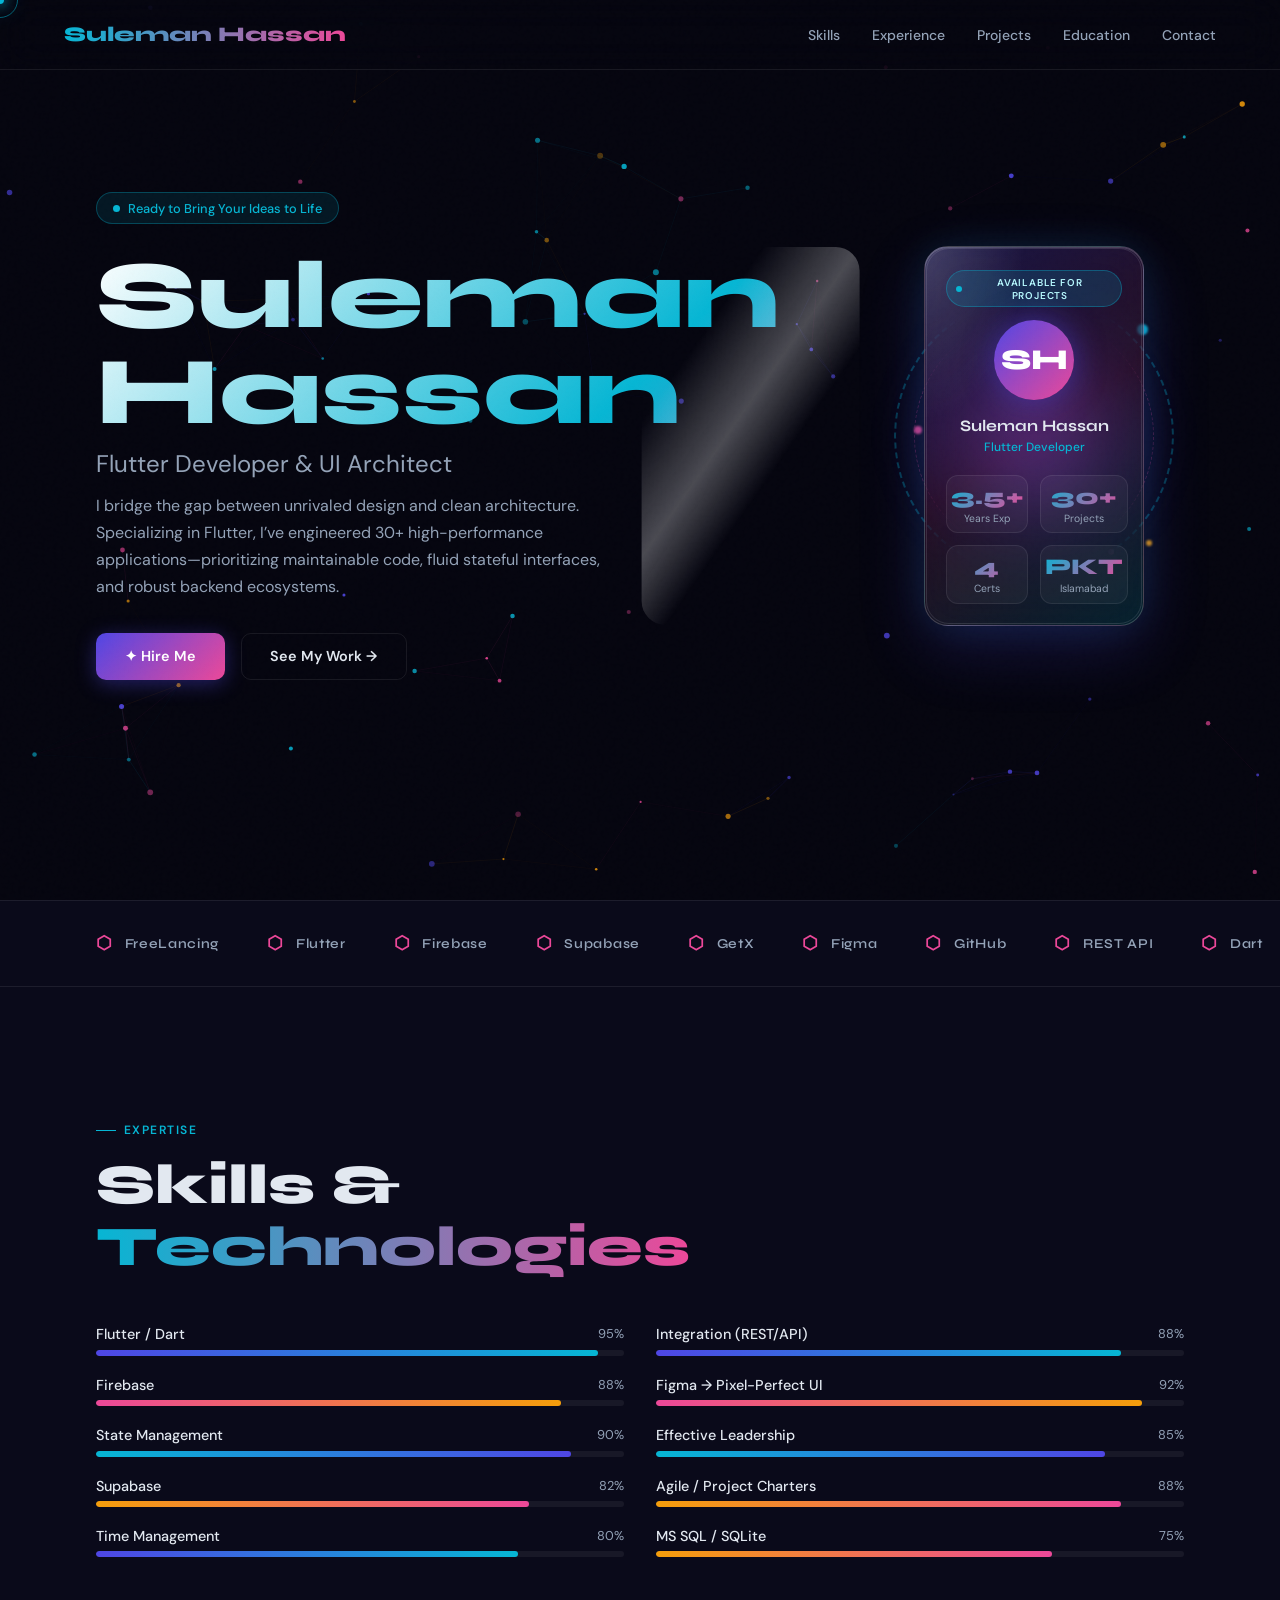
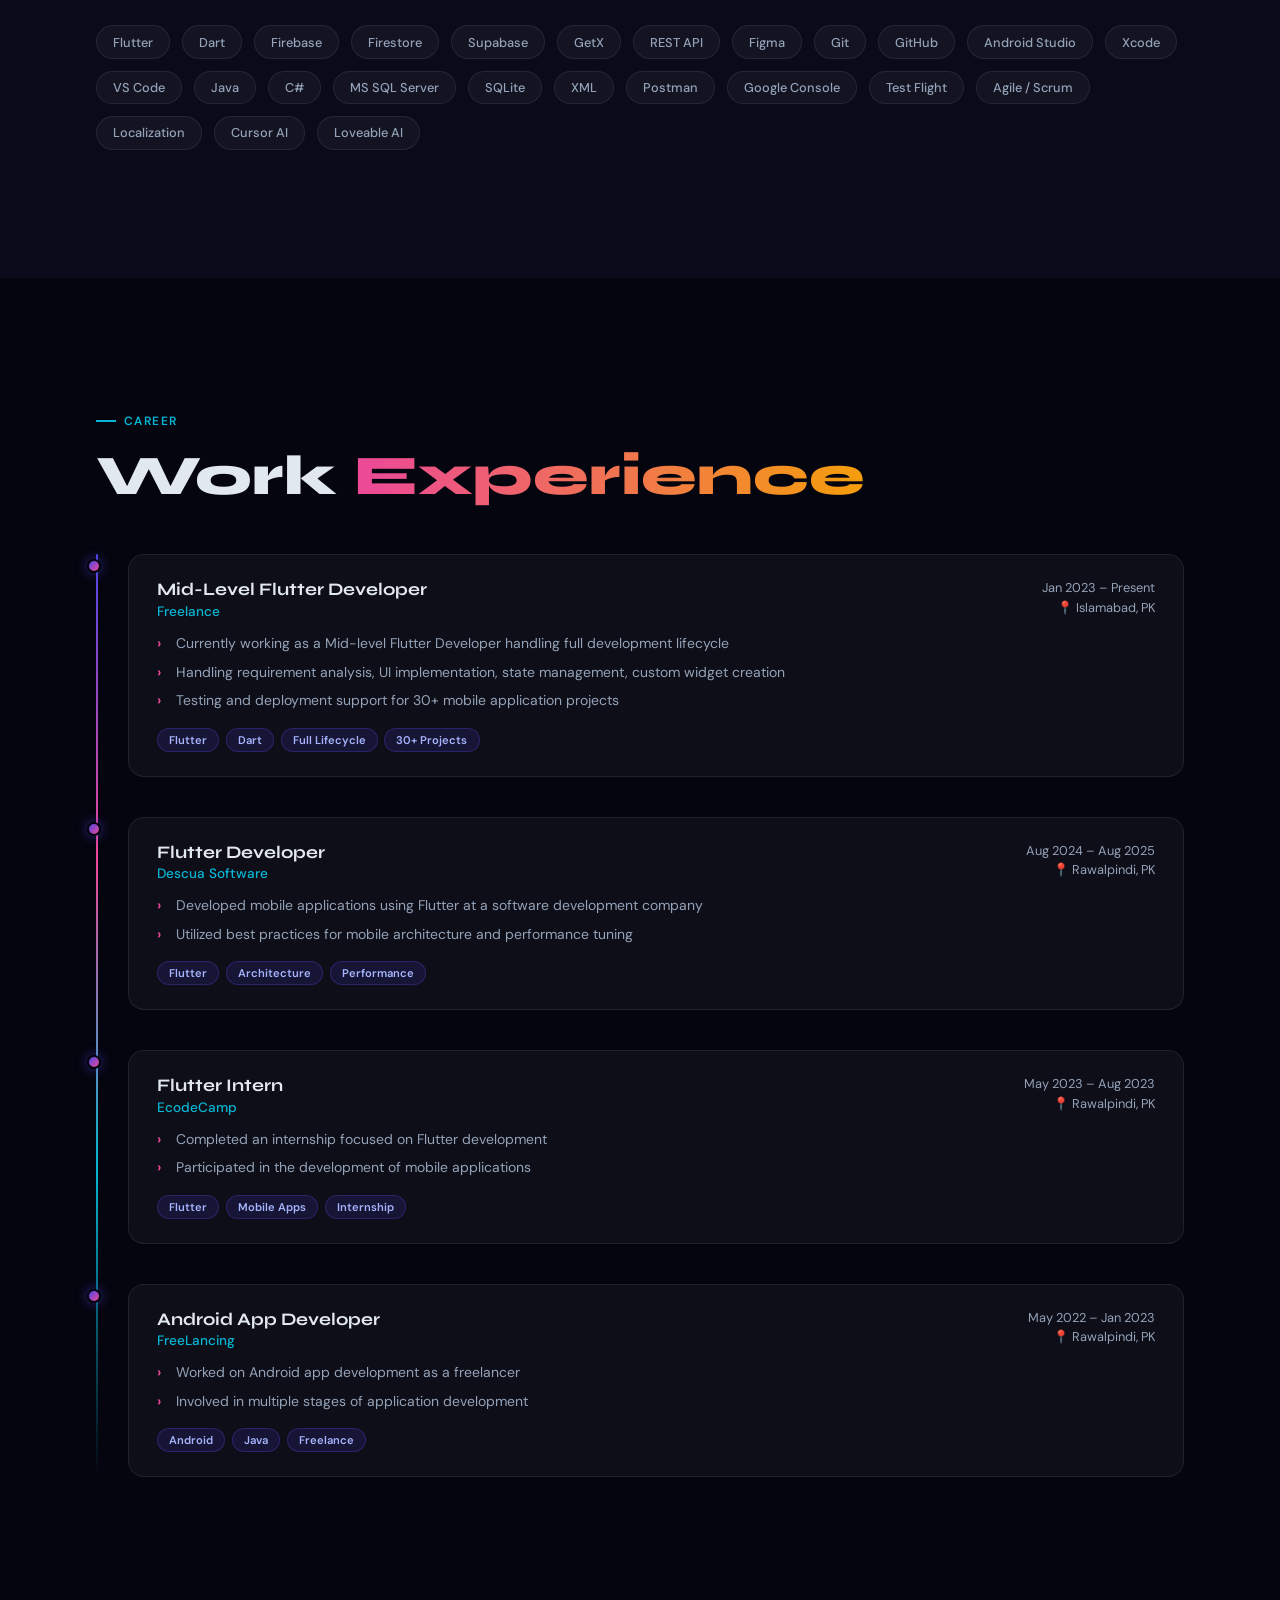
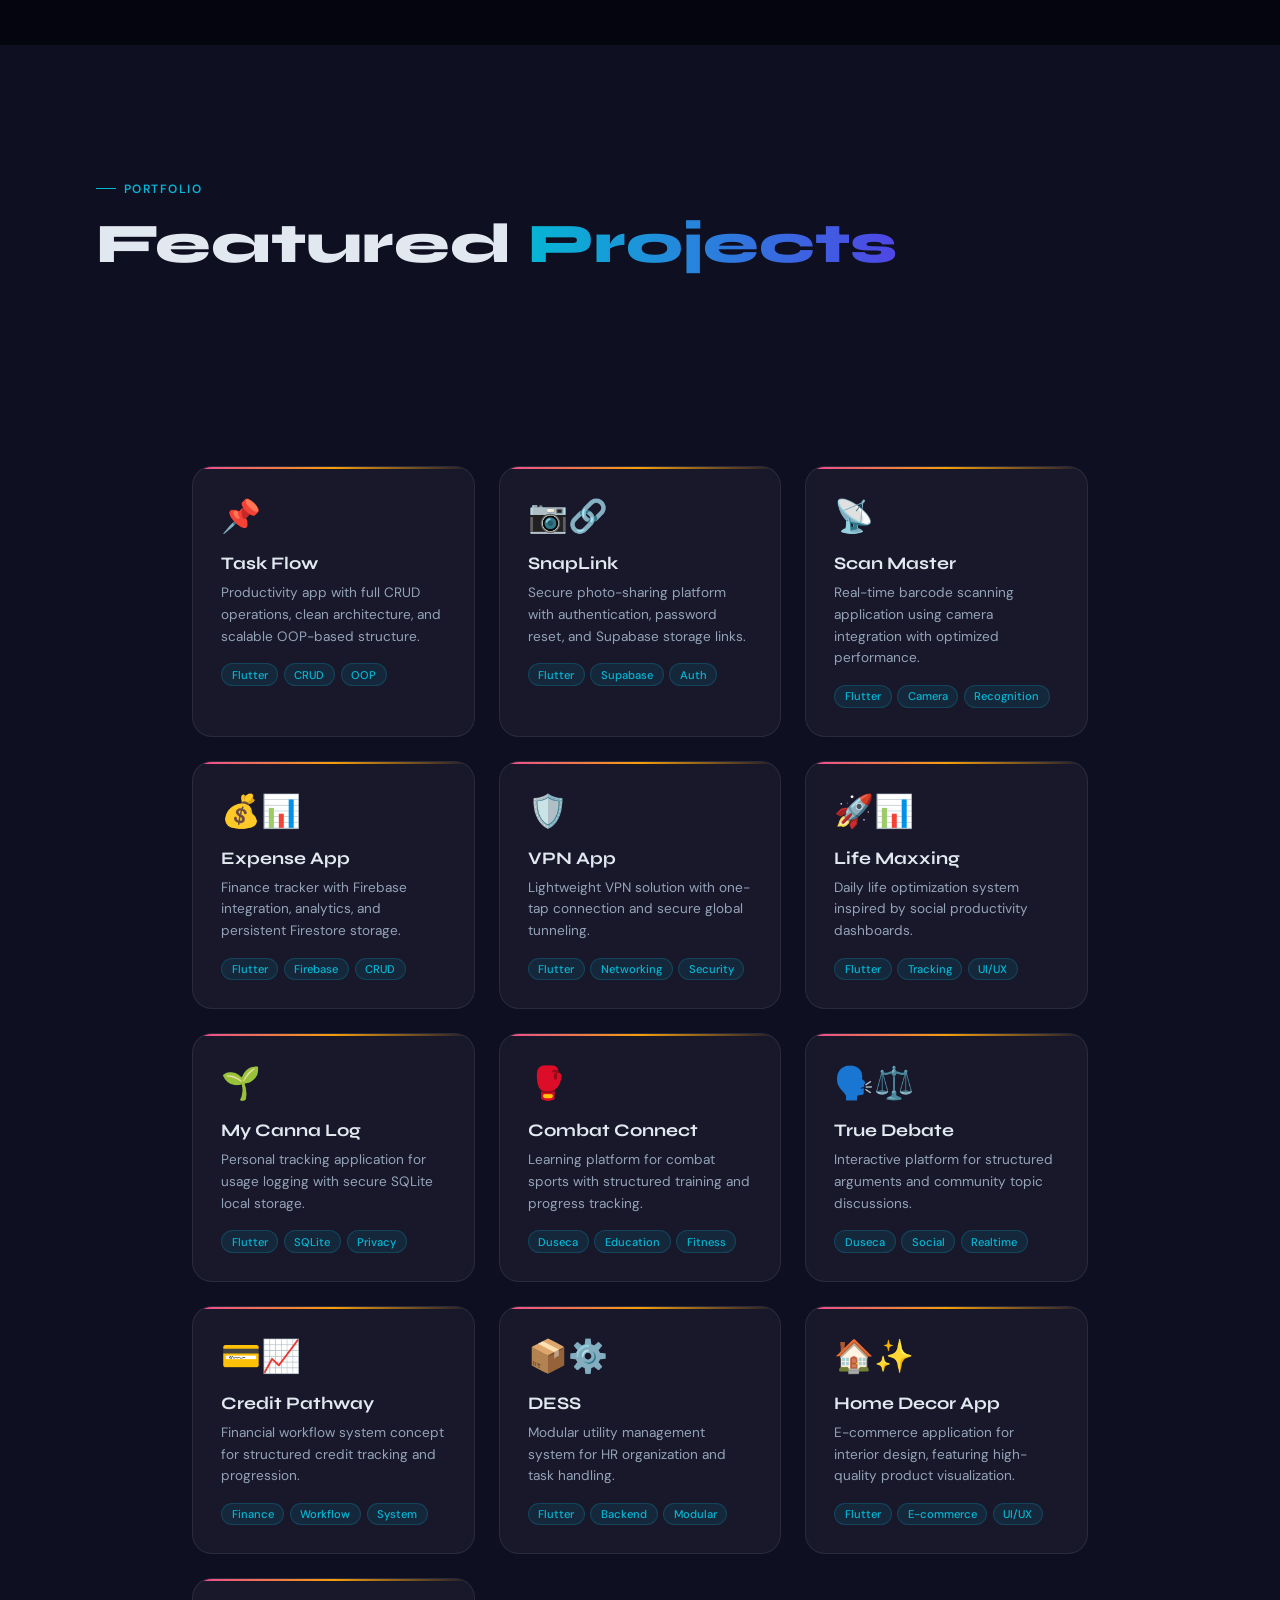
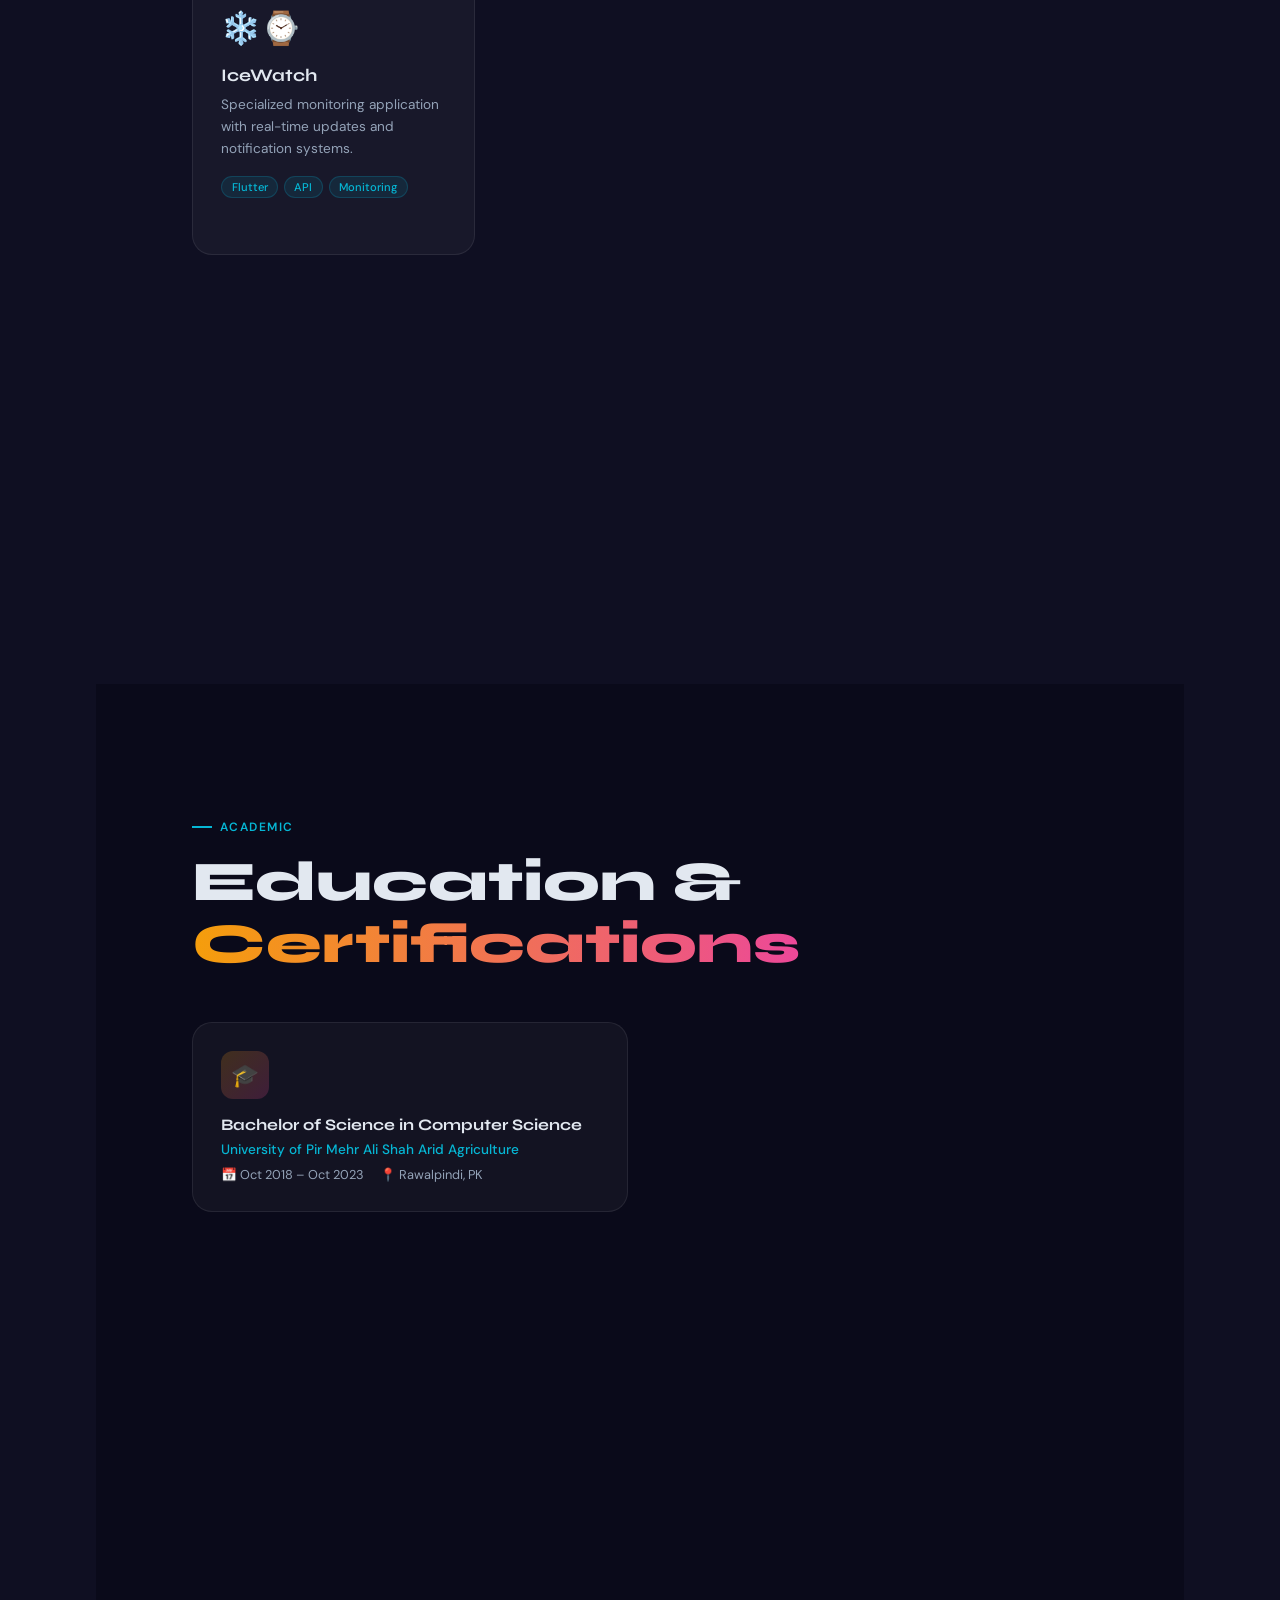
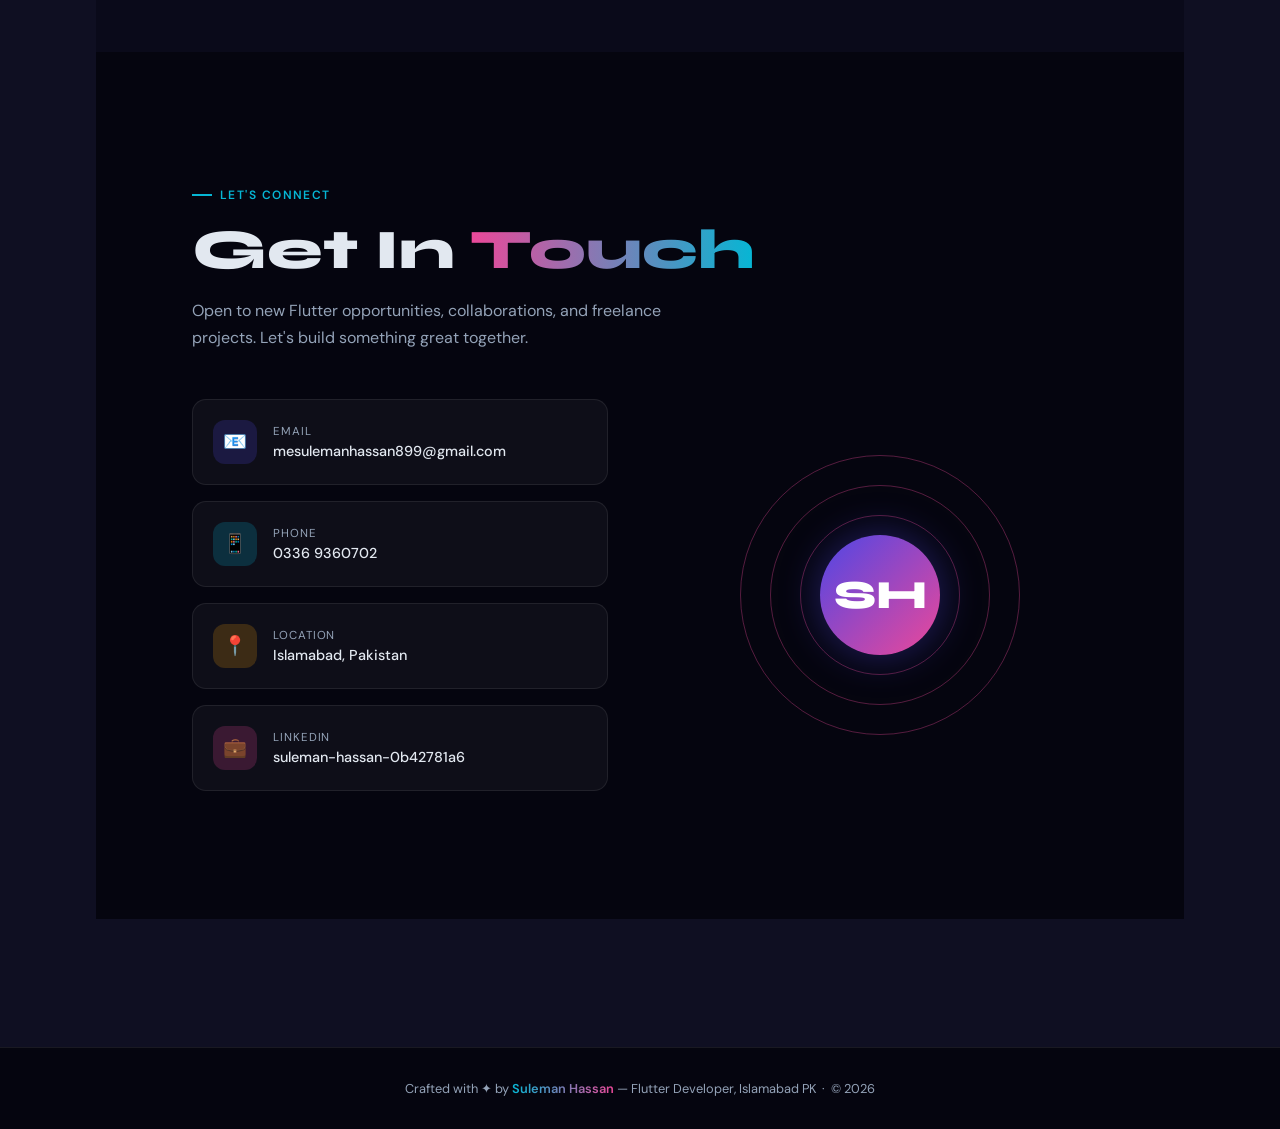
==== commit ac5ca476: "cursor ai" ====
--- a/index.html
+++ b/index.html
@@ -329,6 +329,17 @@
   display: flex; align-items: center; justify-content: center;
   width: 320px; height: 380px;
 }
+.hero-card-wrap::before {
+  content: '';
+  position: absolute;
+  width: 300px;
+  height: 300px;
+  border-radius: 50%;
+  background: radial-gradient(circle, rgba(236,72,153,0.2) 0%, rgba(79,70,229,0.08) 45%, transparent 70%);
+  filter: blur(16px);
+  animation: haloPulse 5s ease-in-out infinite;
+  z-index: 0;
+}
 .hero-glow {
   position: absolute;
   width: 200px; height: 200px;
@@ -358,21 +369,74 @@
 }
 .hero-3d-card {
   width: 220px;
-  background: linear-gradient(135deg, rgba(79,70,229,0.2), rgba(236,72,153,0.1));
-  border: 1px solid rgba(255,255,255,0.12);
+  background:
+    radial-gradient(120% 120% at 0% 0%, rgba(255,255,255,0.18) 0%, rgba(255,255,255,0) 38%),
+    linear-gradient(145deg, rgba(79,70,229,0.26), rgba(236,72,153,0.14) 50%, rgba(6,182,212,0.16) 100%);
+  border: 1px solid rgba(255,255,255,0.2);
   border-radius: 24px;
-  padding: 2rem;
+  padding: 1.45rem 1.3rem 1.35rem;
   text-align: center;
   backdrop-filter: blur(20px);
   animation: float3d 6s ease-in-out infinite;
   position: relative;
   z-index: 2;
-  box-shadow: 0 20px 60px rgba(79,70,229,0.2), inset 0 1px 0 rgba(255,255,255,0.1);
+  transform-style: preserve-3d;
+  will-change: transform;
+  transition: transform 0.25s ease, box-shadow 0.35s ease, border-color 0.35s ease;
+  box-shadow: 0 22px 65px rgba(79,70,229,0.22), 0 0 40px rgba(6,182,212,0.12), inset 0 1px 0 rgba(255,255,255,0.2);
+}
+.hero-3d-card::before {
+  content: '';
+  position: absolute;
+  inset: 0;
+  border-radius: 24px;
+  background: linear-gradient(125deg, transparent 25%, rgba(255,255,255,0.28) 45%, transparent 60%);
+  transform: translateX(-130%);
+  transition: transform 0.65s ease;
+  pointer-events: none;
+}
+.hero-3d-card::after {
+  content: '';
+  position: absolute;
+  inset: 1px;
+  border-radius: 23px;
+  border: 1px solid rgba(255,255,255,0.12);
+  pointer-events: none;
+}
+.hero-3d-card:hover {
+  border-color: rgba(6,182,212,0.4);
+  box-shadow: 0 34px 80px rgba(79,70,229,0.25), 0 0 48px rgba(236,72,153,0.22);
+}
+.hero-3d-card:hover::before {
+  transform: translateX(130%);
 }
 @keyframes float3d {
   0%,100% { transform: translateY(0) rotateY(-5deg) rotateX(3deg); }
   33%      { transform: translateY(-15px) rotateY(5deg) rotateX(-3deg); }
   66%      { transform: translateY(-8px) rotateY(0deg) rotateX(5deg); }
+}
+.card-badge {
+  display: inline-flex;
+  align-items: center;
+  gap: 0.35rem;
+  font-size: 0.62rem;
+  font-weight: 600;
+  letter-spacing: 0.08em;
+  text-transform: uppercase;
+  color: #b7f9ff;
+  background: rgba(6,182,212,0.16);
+  border: 1px solid rgba(6,182,212,0.35);
+  border-radius: 999px;
+  padding: 0.28rem 0.6rem;
+  margin-bottom: 0.8rem;
+}
+.card-badge .live-dot {
+  width: 6px;
+  height: 6px;
+  border-radius: 50%;
+  background: var(--cyan);
+  box-shadow: 0 0 0 0 rgba(6,182,212,0.45);
+  animation: pulse-dot 2s ease-in-out infinite;
 }
 .card-avatar {
   width: 80px; height: 80px;
@@ -402,7 +466,19 @@
   display: grid; grid-template-columns: 1fr 1fr;
   gap: 0.75rem;
 }
-.stat-item { text-align: center; }
+.stat-item {
+  text-align: center;
+  background: rgba(255,255,255,0.04);
+  border: 1px solid rgba(255,255,255,0.08);
+  border-radius: 12px;
+  padding: 0.45rem 0.25rem;
+  transition: transform 0.25s ease, border-color 0.25s ease, background 0.25s ease;
+}
+.stat-item:hover {
+  transform: translateY(-3px);
+  border-color: rgba(6,182,212,0.38);
+  background: rgba(6,182,212,0.08);
+}
 .stat-num {
   font-family: var(--font-h);
   font-size: 1.4rem;
@@ -413,6 +489,53 @@
   background-clip: text;
 }
 .stat-label { font-size: 0.65rem; color: var(--muted); margin-top: 2px; }
+.card-orb {
+  position: absolute;
+  border-radius: 50%;
+  pointer-events: none;
+  filter: blur(1px);
+  z-index: 1;
+}
+.card-orb.o1 {
+  width: 11px;
+  height: 11px;
+  top: 78px;
+  right: 46px;
+  background: rgba(6,182,212,0.9);
+  animation: orbFloat1 5.5s ease-in-out infinite;
+}
+.card-orb.o2 {
+  width: 8px;
+  height: 8px;
+  top: 180px;
+  left: 40px;
+  background: rgba(236,72,153,0.8);
+  animation: orbFloat2 6s ease-in-out infinite;
+}
+.card-orb.o3 {
+  width: 6px;
+  height: 6px;
+  bottom: 80px;
+  right: 42px;
+  background: rgba(245,158,11,0.85);
+  animation: orbFloat3 4.5s ease-in-out infinite;
+}
+@keyframes haloPulse {
+  0%, 100% { transform: scale(0.95); opacity: 0.65; }
+  50% { transform: scale(1.08); opacity: 0.95; }
+}
+@keyframes orbFloat1 {
+  0%,100% { transform: translateY(0) translateX(0); opacity: 0.8; }
+  50% { transform: translateY(-12px) translateX(6px); opacity: 1; }
+}
+@keyframes orbFloat2 {
+  0%,100% { transform: translateY(0) translateX(0); opacity: 0.75; }
+  50% { transform: translateY(-8px) translateX(-4px); opacity: 1; }
+}
+@keyframes orbFloat3 {
+  0%,100% { transform: translateY(0) scale(1); opacity: 0.8; }
+  50% { transform: translateY(-9px) scale(1.15); opacity: 1; }
+}
 
 /* ============================================================
    MARQUEE
@@ -890,36 +1013,33 @@
     <h1 class="hero-name">Suleman<br>Hassan</h1>
     <p class="hero-subtitle">Flutter Developer & UI Architect</p>
     <p class="hero-desc">
-      I bridge the gap between **bold design** and **clean architecture**. Specializing in Flutter, I’ve delivered 30+ high-performance apps with a focus on maintainable code and robust backend integrations with Supabase & SQL.
-    </p>
+I bridge the gap between unrivaled design and clean architecture. Specializing in Flutter, I’ve engineered 30+ high-performance applications—prioritizing maintainable code, fluid stateful interfaces, and robust backend ecosystems.    </p>
     <div class="hero-ctas">
       <a href="#contact" class="btn-primary">✦ Hire Me</a>
       <a href="#projects" class="btn-secondary">See My Work →</a>
     </div>
   </div>
-</section>
-   
-
-  <div class="hero-right reveal from-right">
+        <div class="hero-right reveal from-right">
     <div class="hero-card-wrap">
       <div class="hero-glow"></div>
       <div class="spinning-ring"></div>
       <div class="spinning-ring-inner"></div>
       <div class="hero-3d-card">
+        <div class="card-badge"><span class="live-dot"></span>Available for Projects</div>
         <div class="card-avatar">SH</div>
         <div class="card-name">Suleman Hassan</div>
         <div class="card-role">Flutter Developer</div>
         <div class="card-stats">
           <div class="stat-item">
-            <div class="stat-num">3.5+</div>
+            <div class="stat-num" data-count="3.5" data-suffix="+">0</div>
             <div class="stat-label">Years Exp</div>
           </div>
           <div class="stat-item">
-            <div class="stat-num">30+</div>
+            <div class="stat-num" data-count="30" data-suffix="+">0</div>
             <div class="stat-label">Projects</div>
           </div>
           <div class="stat-item">
-            <div class="stat-num">4</div>
+            <div class="stat-num" data-count="4">0</div>
             <div class="stat-label">Certs</div>
           </div>
           <div class="stat-item">
@@ -928,9 +1048,14 @@
           </div>
         </div>
       </div>
+      <span class="card-orb o1"></span>
+      <span class="card-orb o2"></span>
+      <span class="card-orb o3"></span>
     </div>
   </div>
 </section>
+   
+
 
 <!-- ========== MARQUEE ========== -->
 <div class="marquee-section">
@@ -1966,6 +2091,51 @@
 }, { threshold: 0.3 });
 skillBars.forEach(b => barObs.observe(b));
 
+/* ---------- HERO CARD INTERACTIONS ---------- */
+const heroCardWrap = document.querySelector('.hero-card-wrap');
+const heroCard = document.querySelector('.hero-3d-card');
+
+if (heroCardWrap && heroCard) {
+  heroCardWrap.addEventListener('mousemove', (e) => {
+    const rect = heroCardWrap.getBoundingClientRect();
+    const px = (e.clientX - rect.left) / rect.width;
+    const py = (e.clientY - rect.top) / rect.height;
+    const rotateY = (px - 0.5) * 18;
+    const rotateX = (0.5 - py) * 16;
+    heroCard.style.transform = `translateY(-6px) rotateX(${rotateX}deg) rotateY(${rotateY}deg)`;
+  });
+
+  heroCardWrap.addEventListener('mouseleave', () => {
+    heroCard.style.transform = '';
+  });
+}
+
+const statNums = document.querySelectorAll('.stat-num[data-count]');
+const statObserver = new IntersectionObserver((entries, observer) => {
+  entries.forEach((entry) => {
+    if (!entry.isIntersecting) return;
+    const el = entry.target;
+    const target = Number(el.getAttribute('data-count'));
+    const suffix = el.getAttribute('data-suffix') || '';
+    const decimals = Number.isInteger(target) ? 0 : 1;
+    const duration = 1300;
+    const startTime = performance.now();
+
+    const tick = (now) => {
+      const progress = Math.min((now - startTime) / duration, 1);
+      const eased = 1 - Math.pow(1 - progress, 3);
+      const value = target * eased;
+      el.textContent = `${value.toFixed(decimals)}${suffix}`;
+      if (progress < 1) requestAnimationFrame(tick);
+    };
+
+    requestAnimationFrame(tick);
+    observer.unobserve(el);
+  });
+}, { threshold: 0.35 });
+
+statNums.forEach((el) => statObserver.observe(el));
+
 /* ---------- MOBILE NAV ---------- */
 function toggleNav() {
   document.getElementById('navLinks').classList.toggle('open');
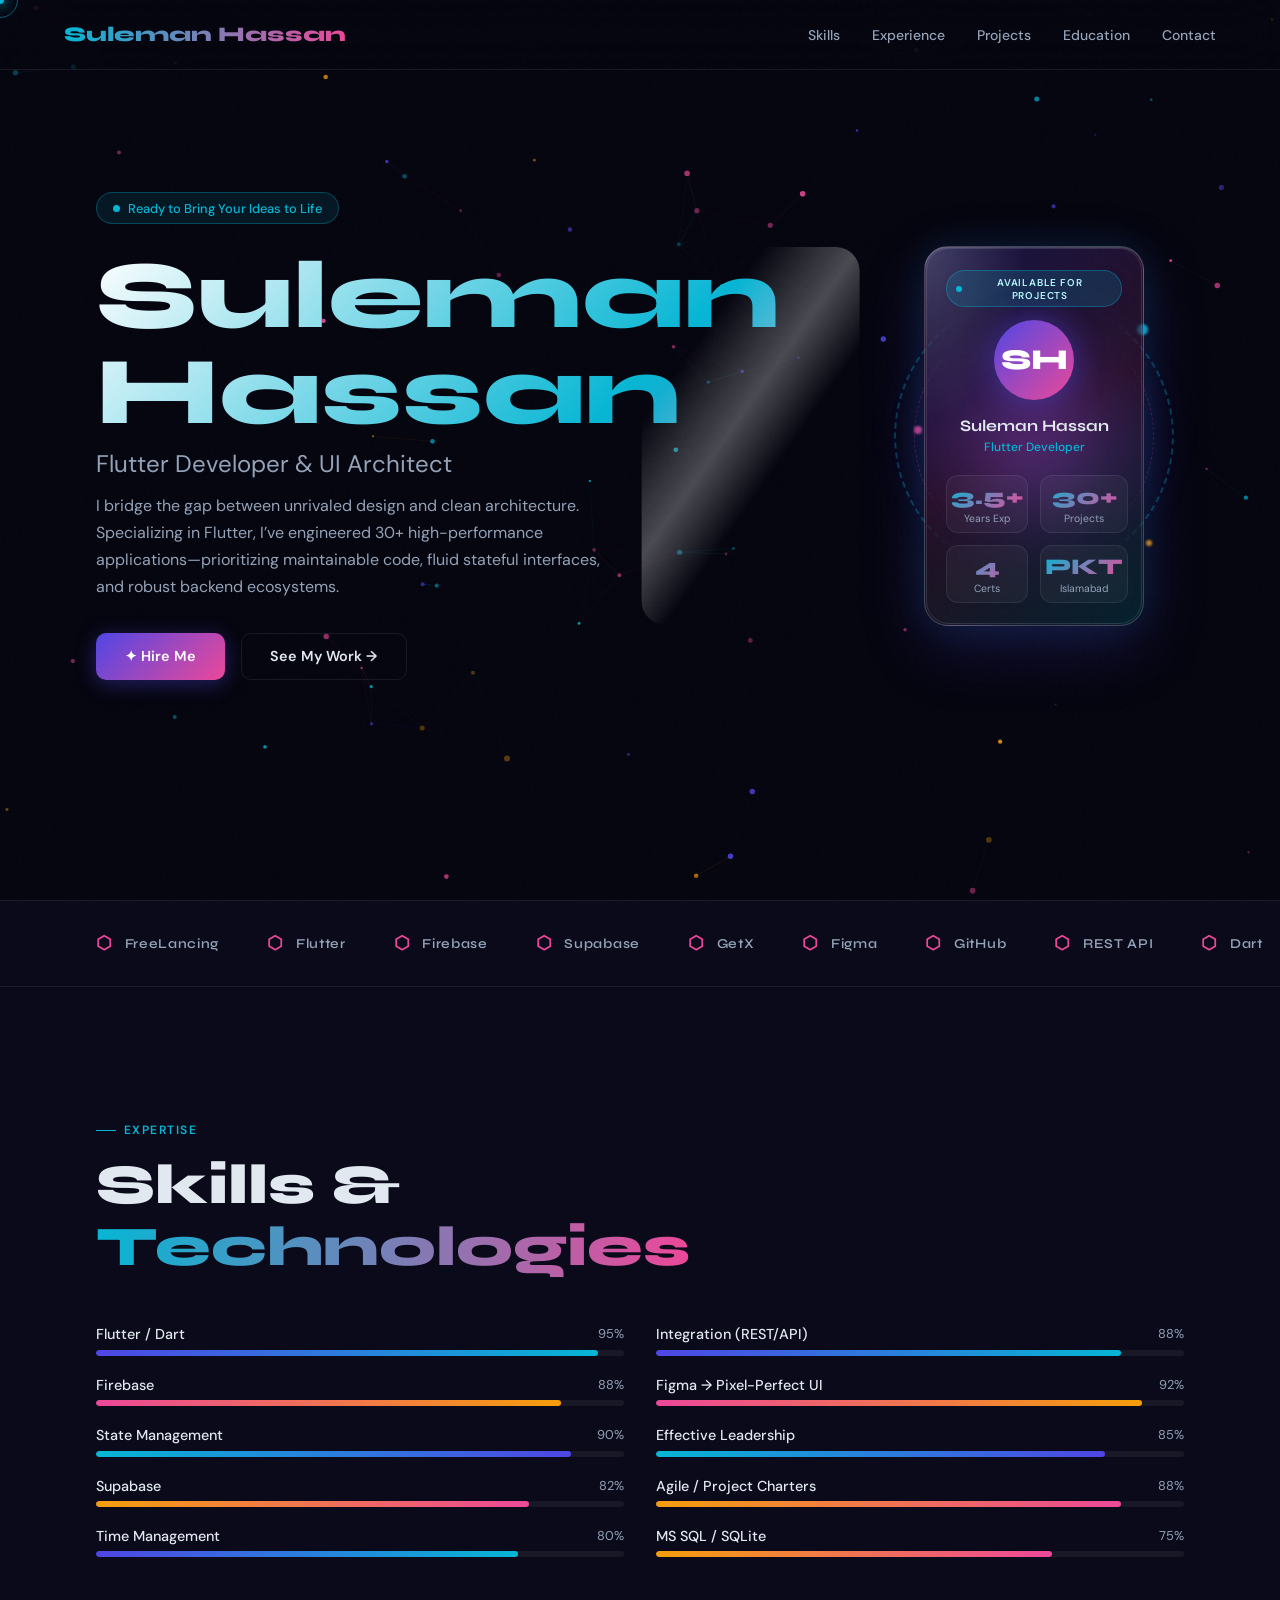
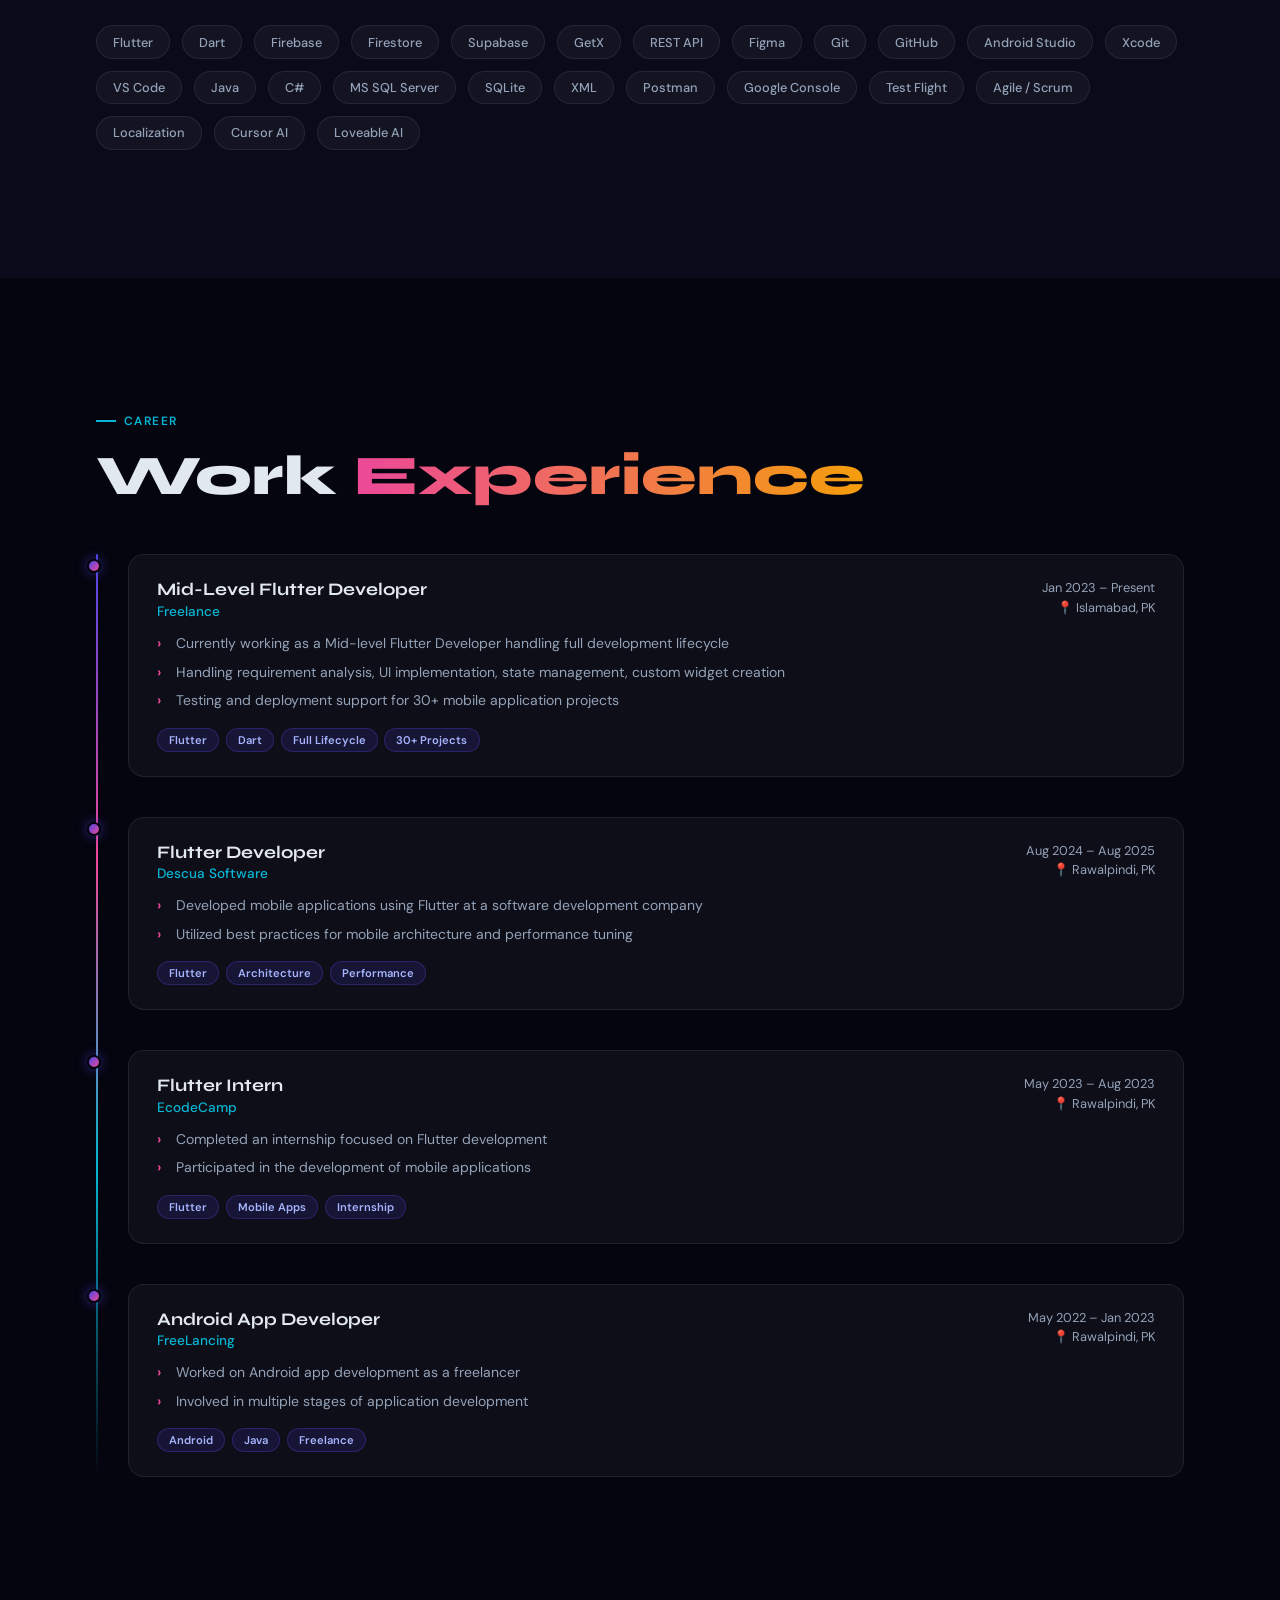
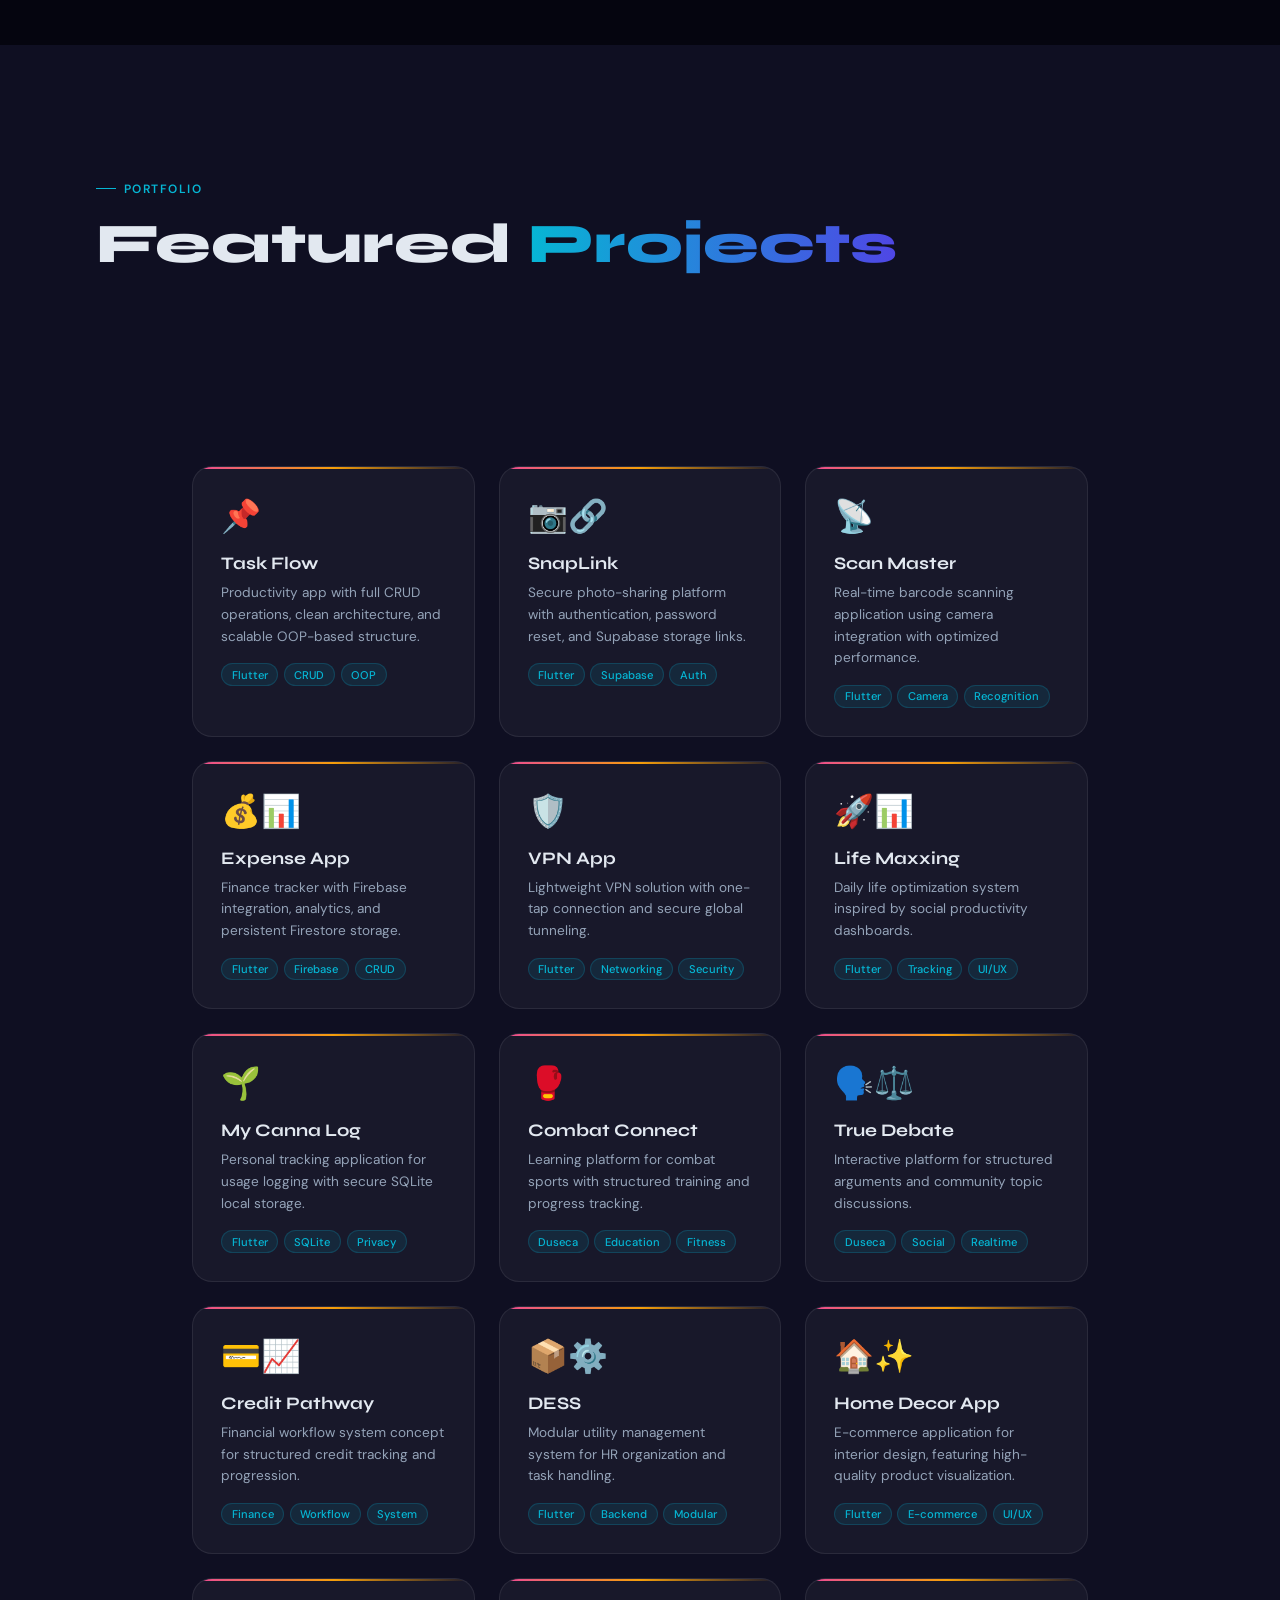
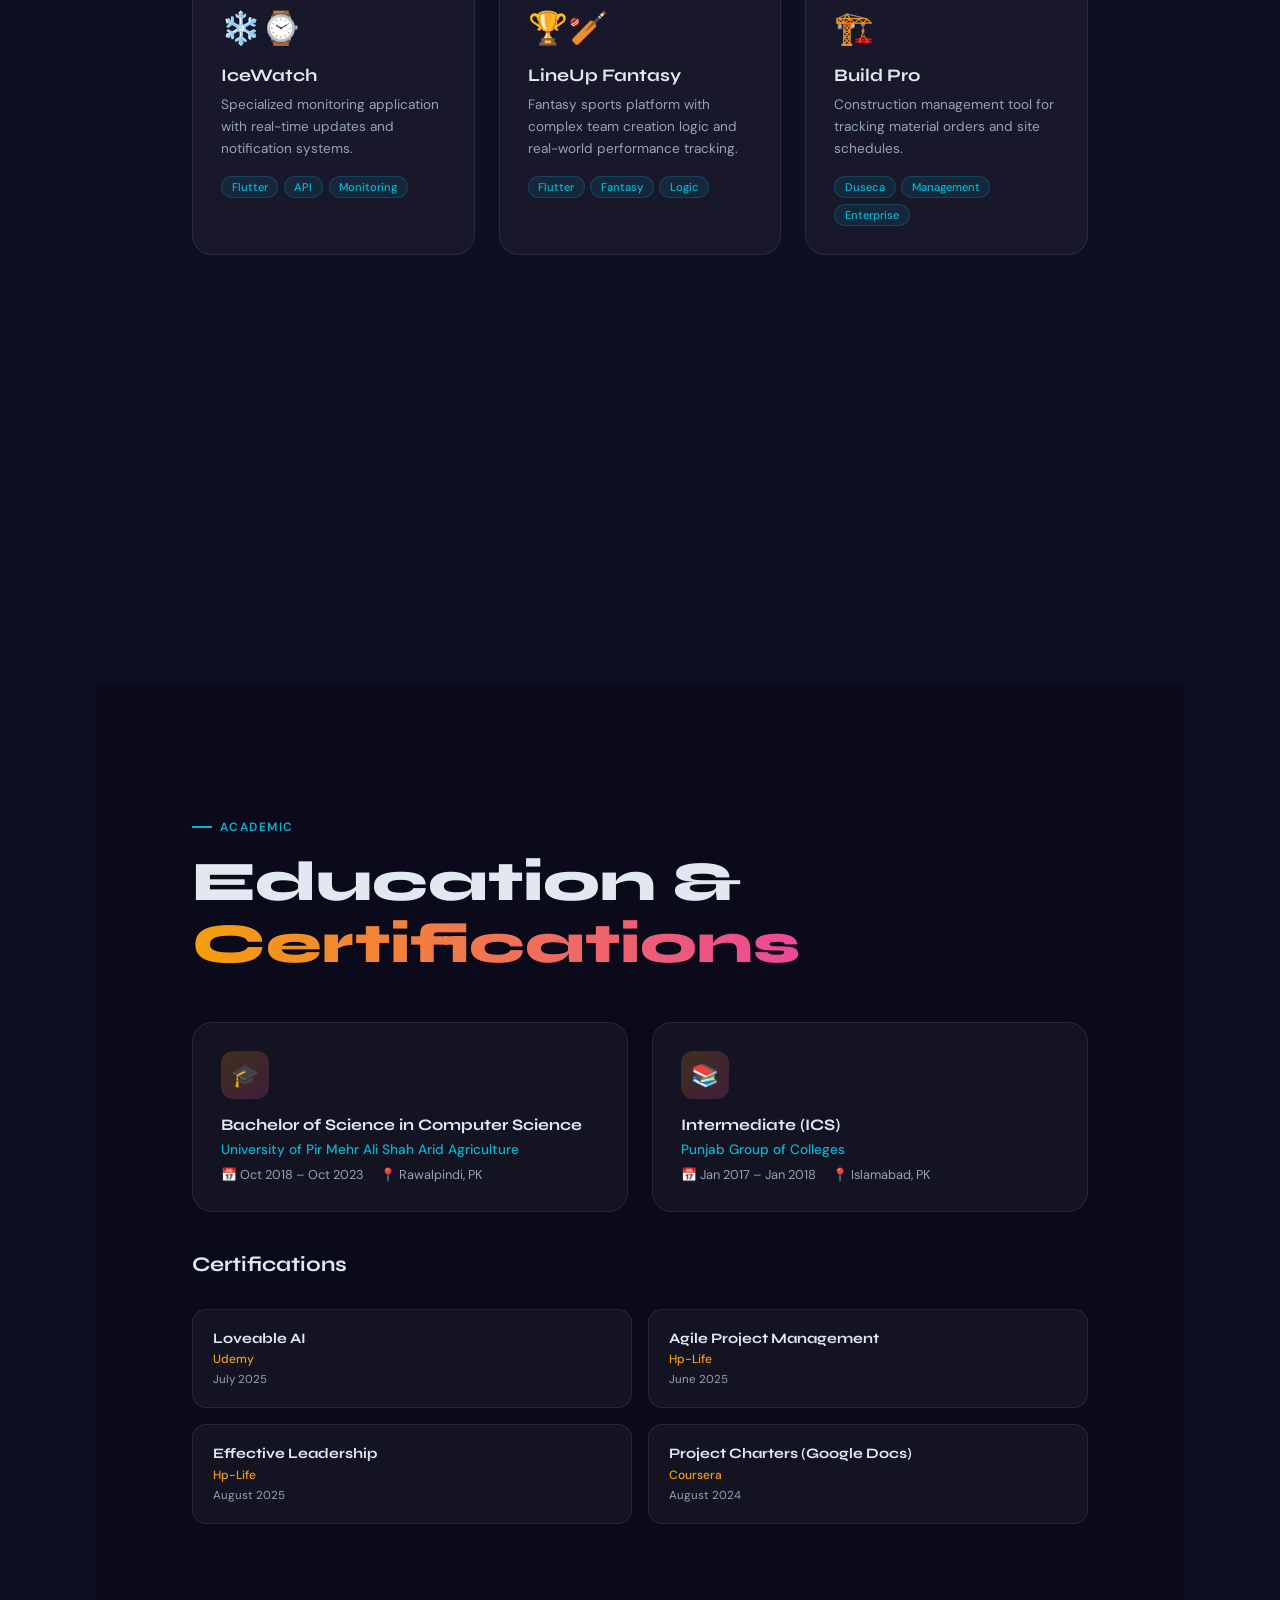
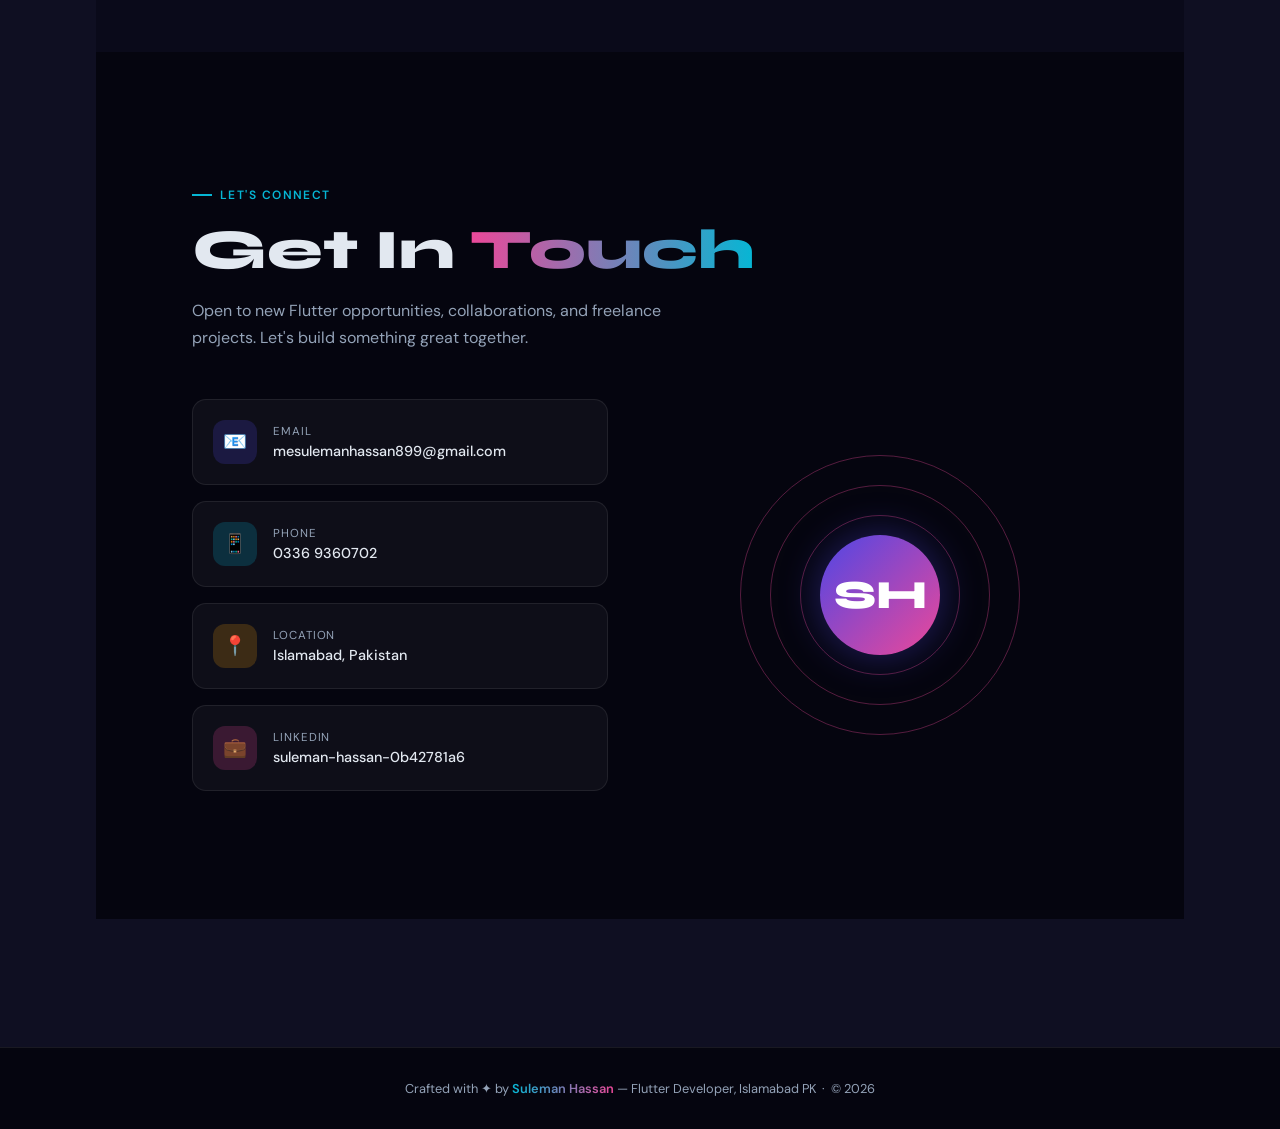
==== commit d96ceb88: "1" ====
--- a/index.html
+++ b/index.html
@@ -329,6 +329,8 @@
   display: flex; align-items: center; justify-content: center;
   width: 320px; height: 380px;
 }
+.hero-card-wrap:hover .spinning-ring { animation-duration: 6s; border-color: rgba(6,182,212,0.5); }
+.hero-card-wrap:hover .spinning-ring-inner { animation-duration: 4.5s; border-color: rgba(236,72,153,0.4); }
 .hero-card-wrap::before {
   content: '';
   position: absolute;
@@ -385,6 +387,21 @@
   transition: transform 0.25s ease, box-shadow 0.35s ease, border-color 0.35s ease;
   box-shadow: 0 22px 65px rgba(79,70,229,0.22), 0 0 40px rgba(6,182,212,0.12), inset 0 1px 0 rgba(255,255,255,0.2);
 }
+.hero-card-spotlight {
+  position: absolute;
+  width: 160px;
+  height: 160px;
+  border-radius: 50%;
+  background: radial-gradient(circle, rgba(255,255,255,0.3) 0%, rgba(255,255,255,0.05) 35%, transparent 70%);
+  transform: translate(-50%, -50%);
+  left: 50%;
+  top: 50%;
+  opacity: 0;
+  pointer-events: none;
+  transition: opacity 0.25s ease;
+  mix-blend-mode: screen;
+  z-index: 3;
+}
 .hero-3d-card::before {
   content: '';
   position: absolute;
@@ -406,6 +423,9 @@
 .hero-3d-card:hover {
   border-color: rgba(6,182,212,0.4);
   box-shadow: 0 34px 80px rgba(79,70,229,0.25), 0 0 48px rgba(236,72,153,0.22);
+}
+.hero-card-wrap:hover .hero-card-spotlight {
+  opacity: 1;
 }
 .hero-3d-card:hover::before {
   transform: translateX(130%);
@@ -449,22 +469,34 @@
   font-weight: 800;
   color: #fff;
   box-shadow: 0 0 30px rgba(79,70,229,0.5);
+  position: relative;
+  z-index: 4;
+  transition: transform 0.25s ease;
+  animation: avatarBreath 3.2s ease-in-out infinite;
 }
 .card-name {
   font-family: var(--font-h);
   font-size: 1rem;
   font-weight: 700;
   margin-bottom: 0.25rem;
+  position: relative;
+  z-index: 4;
+  transition: transform 0.25s ease;
 }
 .card-role {
   font-size: 0.75rem;
   color: var(--cyan);
   margin-bottom: 1.25rem;
   font-weight: 500;
+  position: relative;
+  z-index: 4;
+  transition: transform 0.25s ease;
 }
 .card-stats {
   display: grid; grid-template-columns: 1fr 1fr;
   gap: 0.75rem;
+  position: relative;
+  z-index: 4;
 }
 .stat-item {
   text-align: center;
@@ -472,12 +504,14 @@
   border: 1px solid rgba(255,255,255,0.08);
   border-radius: 12px;
   padding: 0.45rem 0.25rem;
-  transition: transform 0.25s ease, border-color 0.25s ease, background 0.25s ease;
+  transition: transform 0.2s ease, border-color 0.25s ease, background 0.25s ease, box-shadow 0.25s ease;
+  will-change: transform;
 }
 .stat-item:hover {
   transform: translateY(-3px);
   border-color: rgba(6,182,212,0.38);
   background: rgba(6,182,212,0.08);
+  box-shadow: 0 10px 18px rgba(6,182,212,0.18);
 }
 .stat-num {
   font-family: var(--font-h);
@@ -523,6 +557,10 @@
 @keyframes haloPulse {
   0%, 100% { transform: scale(0.95); opacity: 0.65; }
   50% { transform: scale(1.08); opacity: 0.95; }
+}
+@keyframes avatarBreath {
+  0%,100% { transform: translateY(0) scale(1); box-shadow: 0 0 30px rgba(79,70,229,0.5); }
+  50% { transform: translateY(-3px) scale(1.03); box-shadow: 0 0 40px rgba(236,72,153,0.45); }
 }
 @keyframes orbFloat1 {
   0%,100% { transform: translateY(0) translateX(0); opacity: 0.8; }
@@ -1025,6 +1063,7 @@
       <div class="spinning-ring"></div>
       <div class="spinning-ring-inner"></div>
       <div class="hero-3d-card">
+        <div class="hero-card-spotlight" aria-hidden="true"></div>
         <div class="card-badge"><span class="live-dot"></span>Available for Projects</div>
         <div class="card-avatar">SH</div>
         <div class="card-name">Suleman Hassan</div>
@@ -2094,6 +2133,11 @@
 /* ---------- HERO CARD INTERACTIONS ---------- */
 const heroCardWrap = document.querySelector('.hero-card-wrap');
 const heroCard = document.querySelector('.hero-3d-card');
+const heroSpotlight = document.querySelector('.hero-card-spotlight');
+const heroCardAvatar = document.querySelector('.card-avatar');
+const heroCardName = document.querySelector('.card-name');
+const heroCardRole = document.querySelector('.card-role');
+const heroStatItems = document.querySelectorAll('.hero-3d-card .stat-item');
 
 if (heroCardWrap && heroCard) {
   heroCardWrap.addEventListener('mousemove', (e) => {
@@ -2102,13 +2146,46 @@
     const py = (e.clientY - rect.top) / rect.height;
     const rotateY = (px - 0.5) * 18;
     const rotateX = (0.5 - py) * 16;
-    heroCard.style.transform = `translateY(-6px) rotateX(${rotateX}deg) rotateY(${rotateY}deg)`;
+    heroCard.style.transform = `translateY(-7px) rotateX(${rotateX}deg) rotateY(${rotateY}deg)`;
+
+    if (heroSpotlight) {
+      heroSpotlight.style.left = `${e.clientX - rect.left}px`;
+      heroSpotlight.style.top = `${e.clientY - rect.top}px`;
+    }
+
+    if (heroCardAvatar) {
+      heroCardAvatar.style.transform = `translate3d(${(px - 0.5) * 12}px, ${(py - 0.5) * 12}px, 20px)`;
+    }
+    if (heroCardName) {
+      heroCardName.style.transform = `translate3d(${(px - 0.5) * 8}px, ${(py - 0.5) * 8}px, 14px)`;
+    }
+    if (heroCardRole) {
+      heroCardRole.style.transform = `translate3d(${(px - 0.5) * 6}px, ${(py - 0.5) * 6}px, 10px)`;
+    }
   });
 
   heroCardWrap.addEventListener('mouseleave', () => {
     heroCard.style.transform = '';
+    if (heroCardAvatar) heroCardAvatar.style.transform = '';
+    if (heroCardName) heroCardName.style.transform = '';
+    if (heroCardRole) heroCardRole.style.transform = '';
+    heroStatItems.forEach((item) => { item.style.transform = ''; });
   });
 }
+
+heroStatItems.forEach((item) => {
+  item.addEventListener('mousemove', (e) => {
+    const rect = item.getBoundingClientRect();
+    const x = (e.clientX - rect.left) / rect.width;
+    const y = (e.clientY - rect.top) / rect.height;
+    const tx = (x - 0.5) * 8;
+    const ty = (y - 0.5) * 8;
+    item.style.transform = `translate(${tx}px, ${ty - 2}px)`;
+  });
+  item.addEventListener('mouseleave', () => {
+    item.style.transform = '';
+  });
+});
 
 const statNums = document.querySelectorAll('.stat-num[data-count]');
 const statObserver = new IntersectionObserver((entries, observer) => {
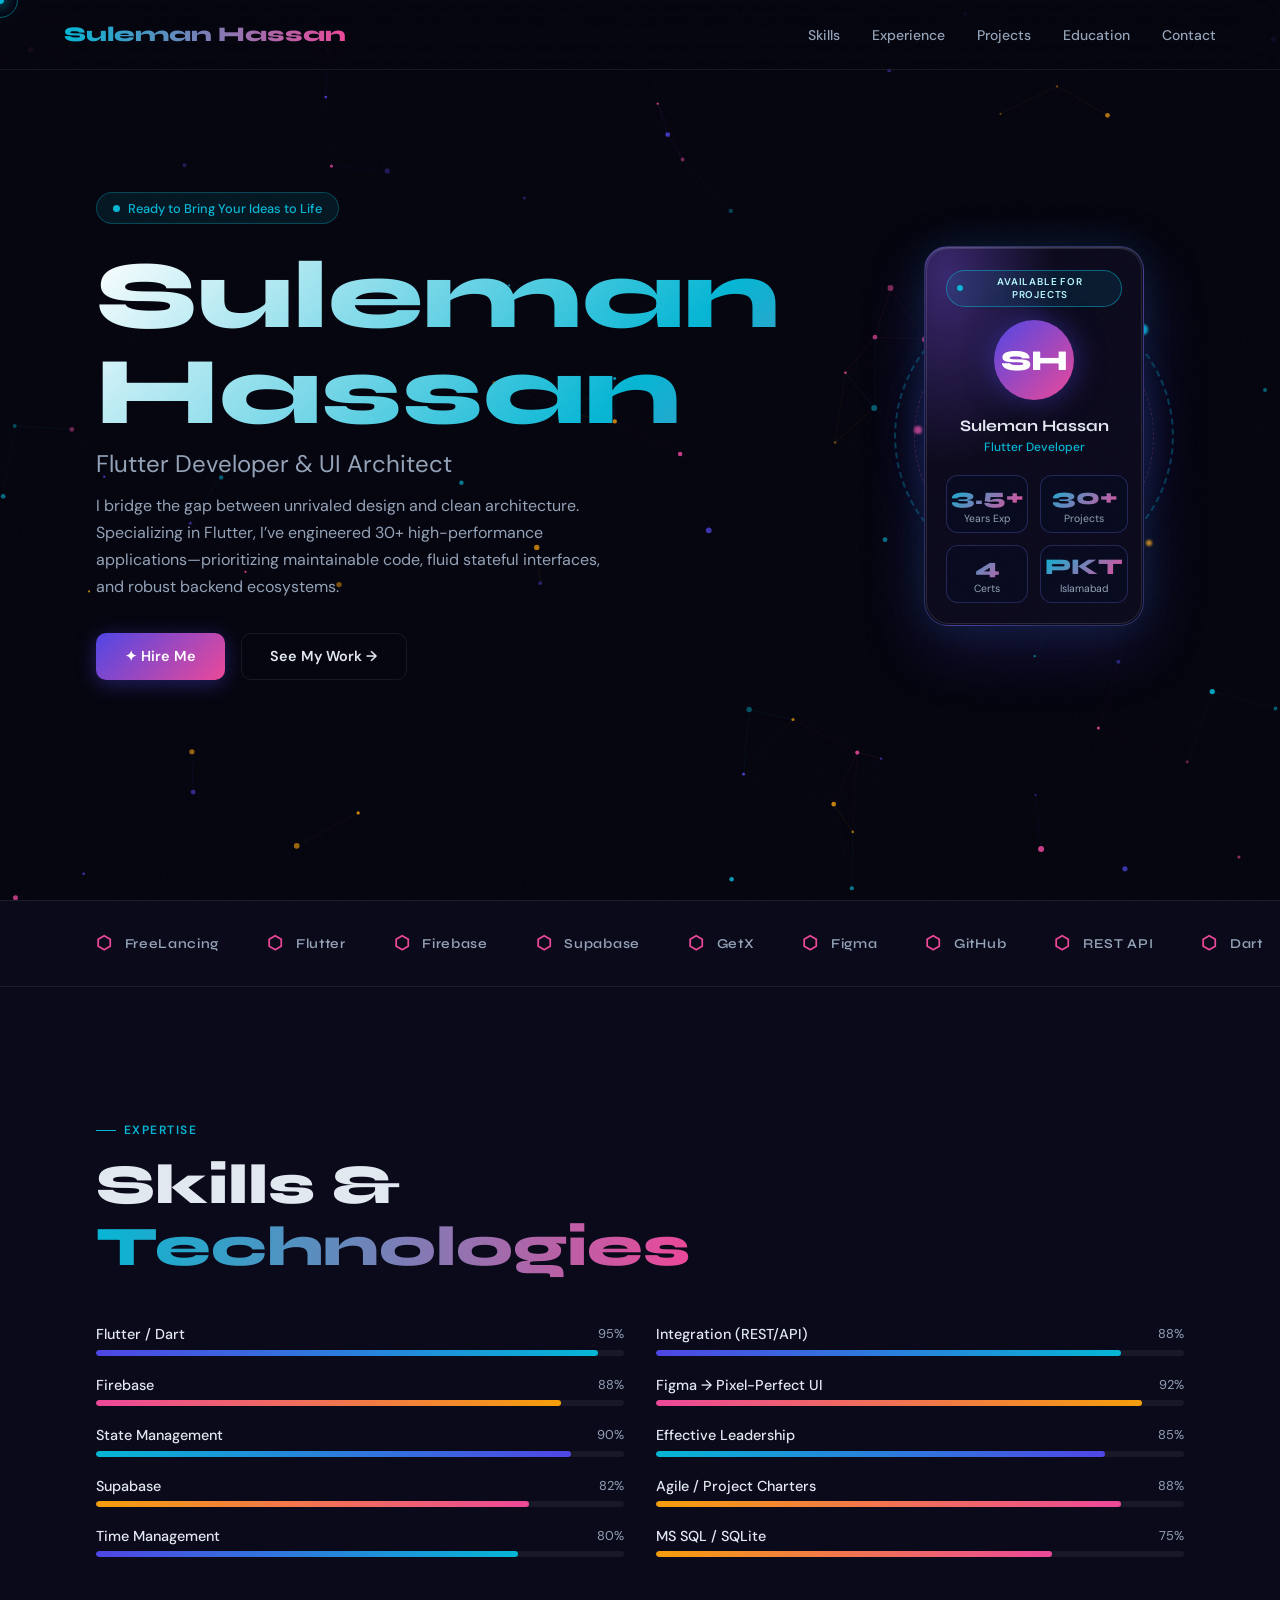
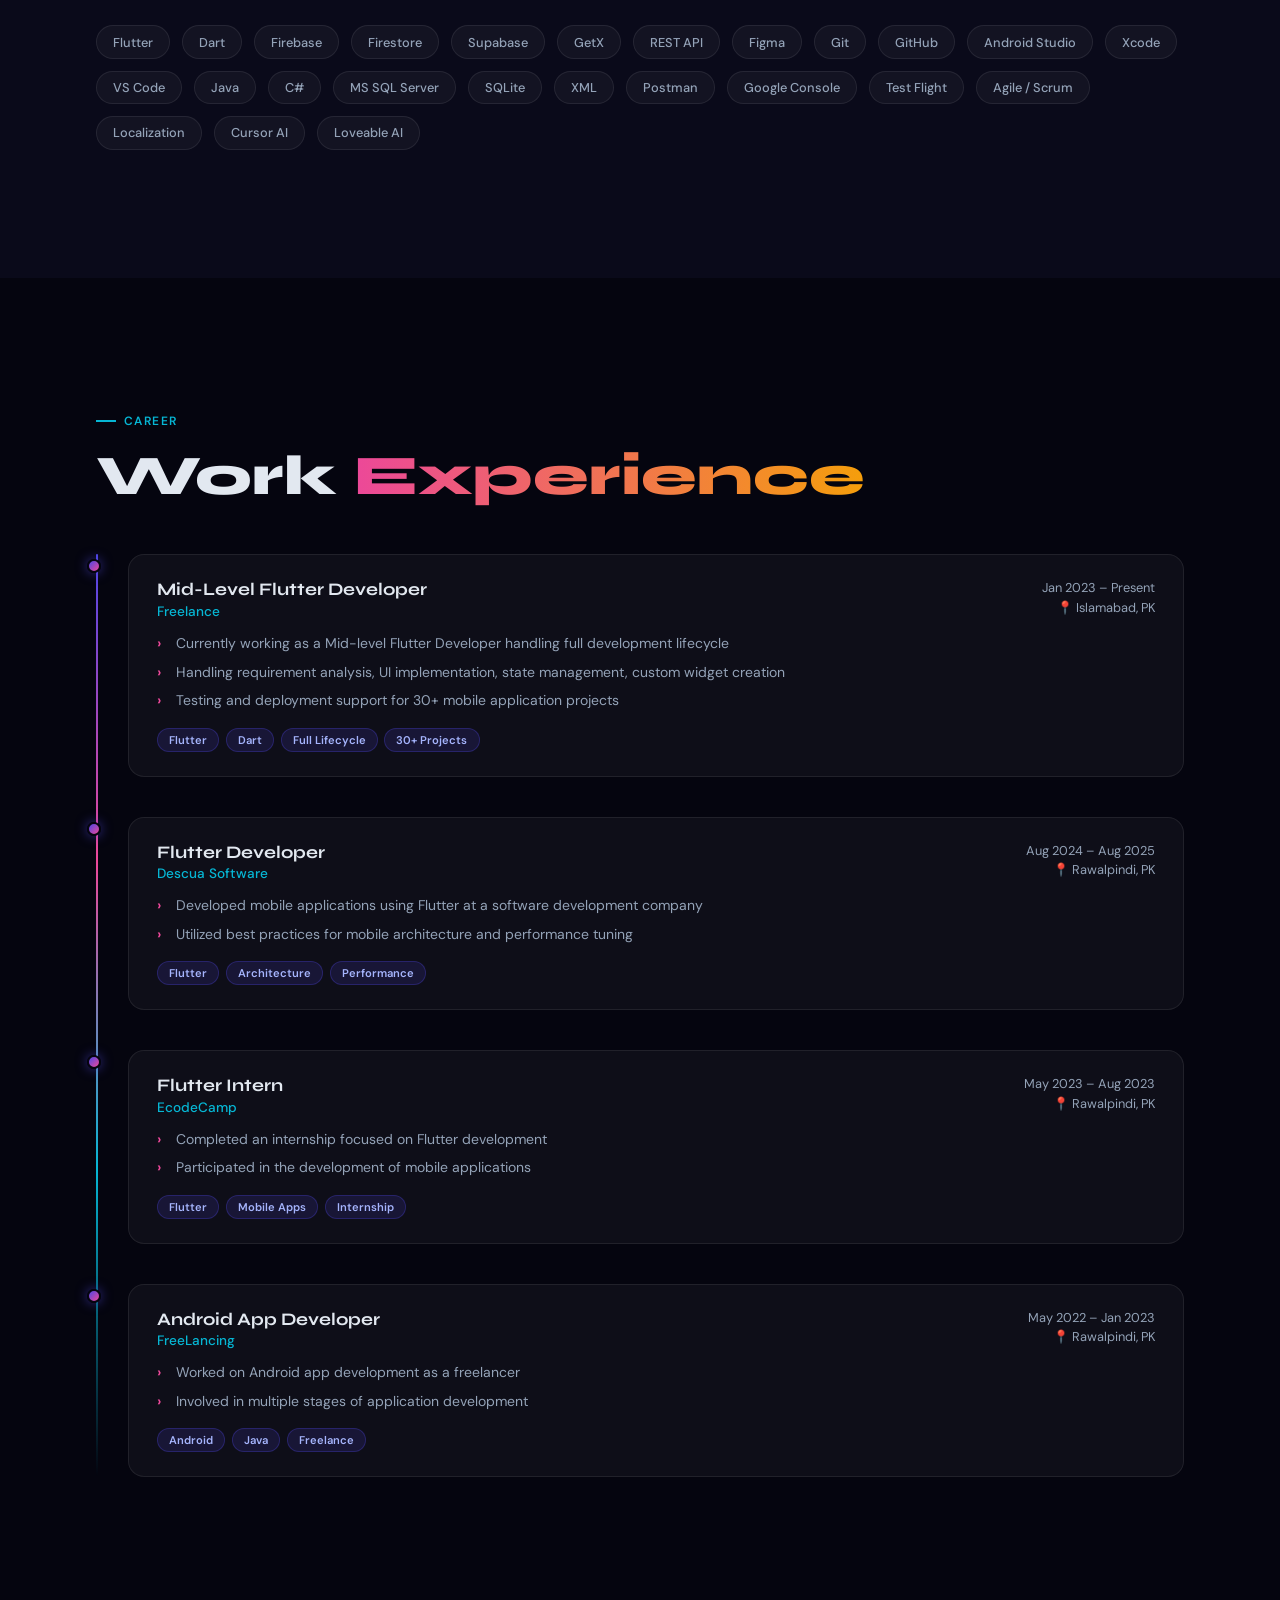
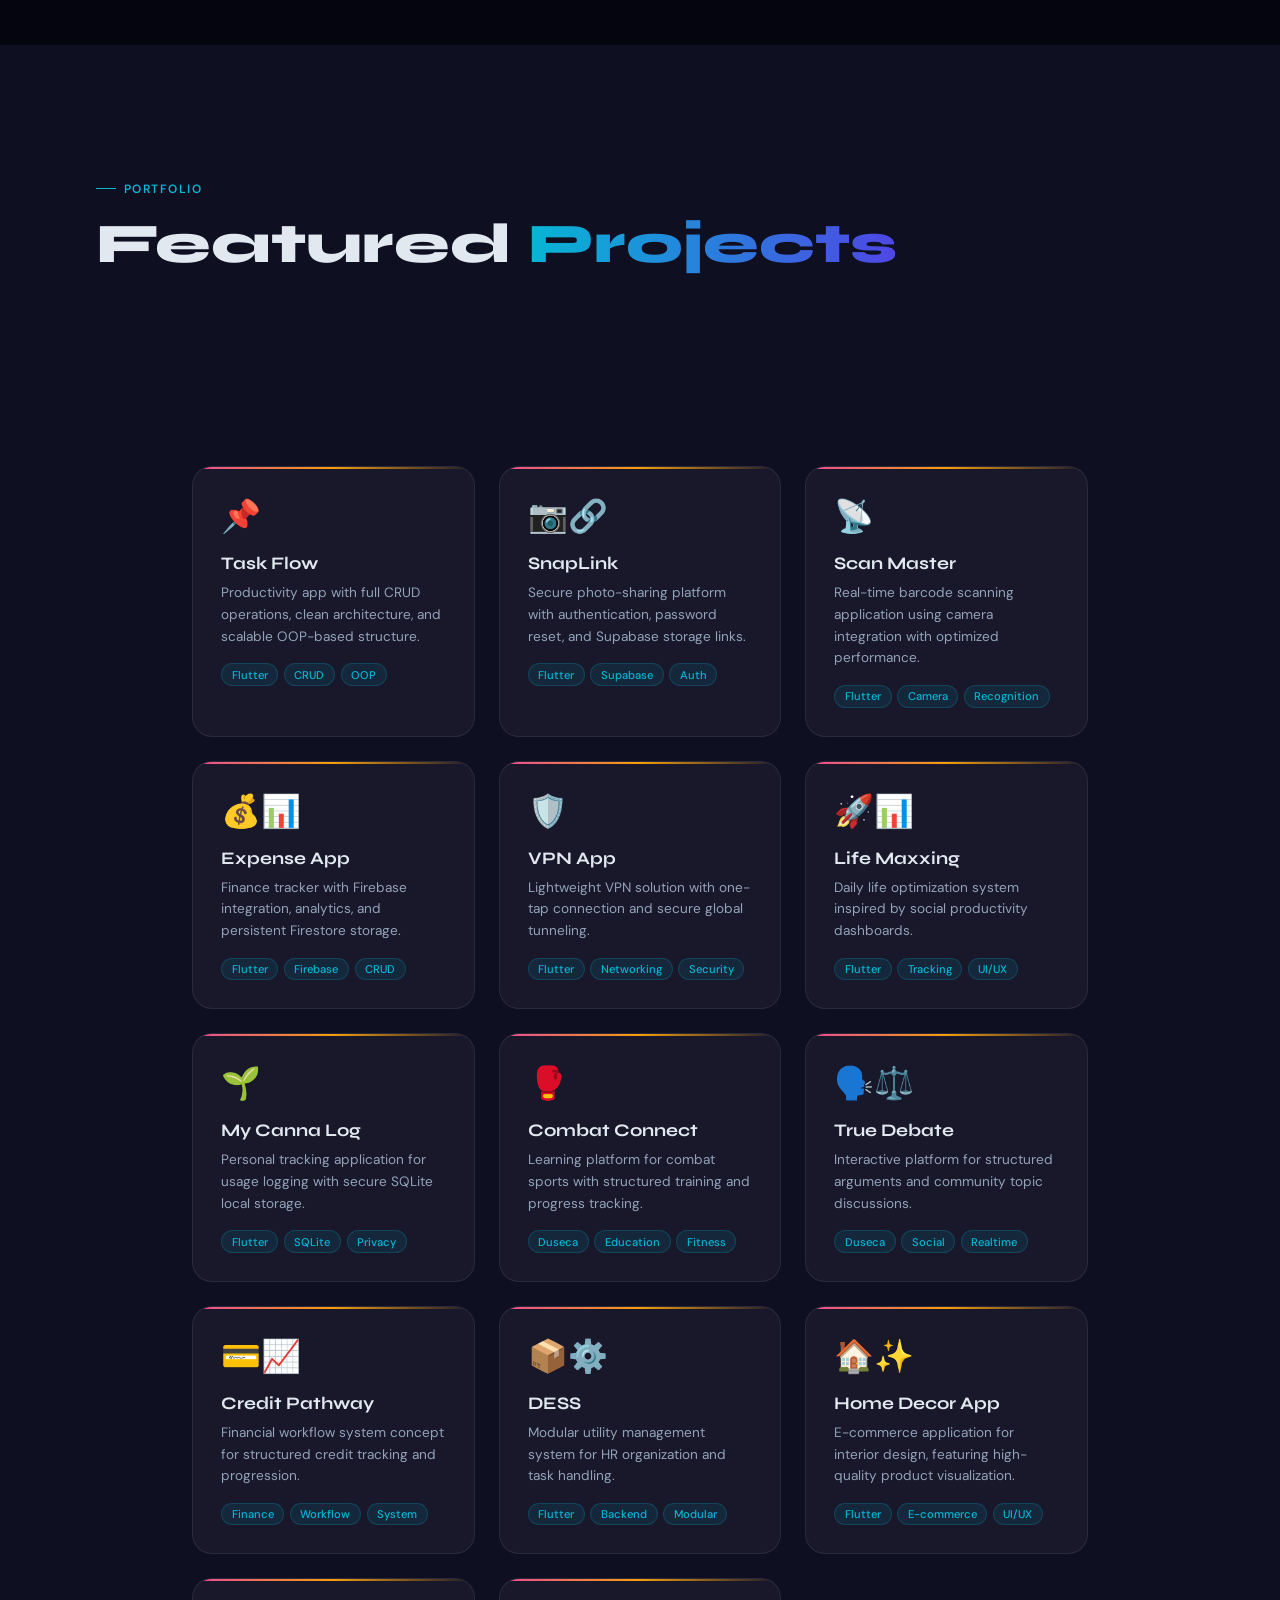
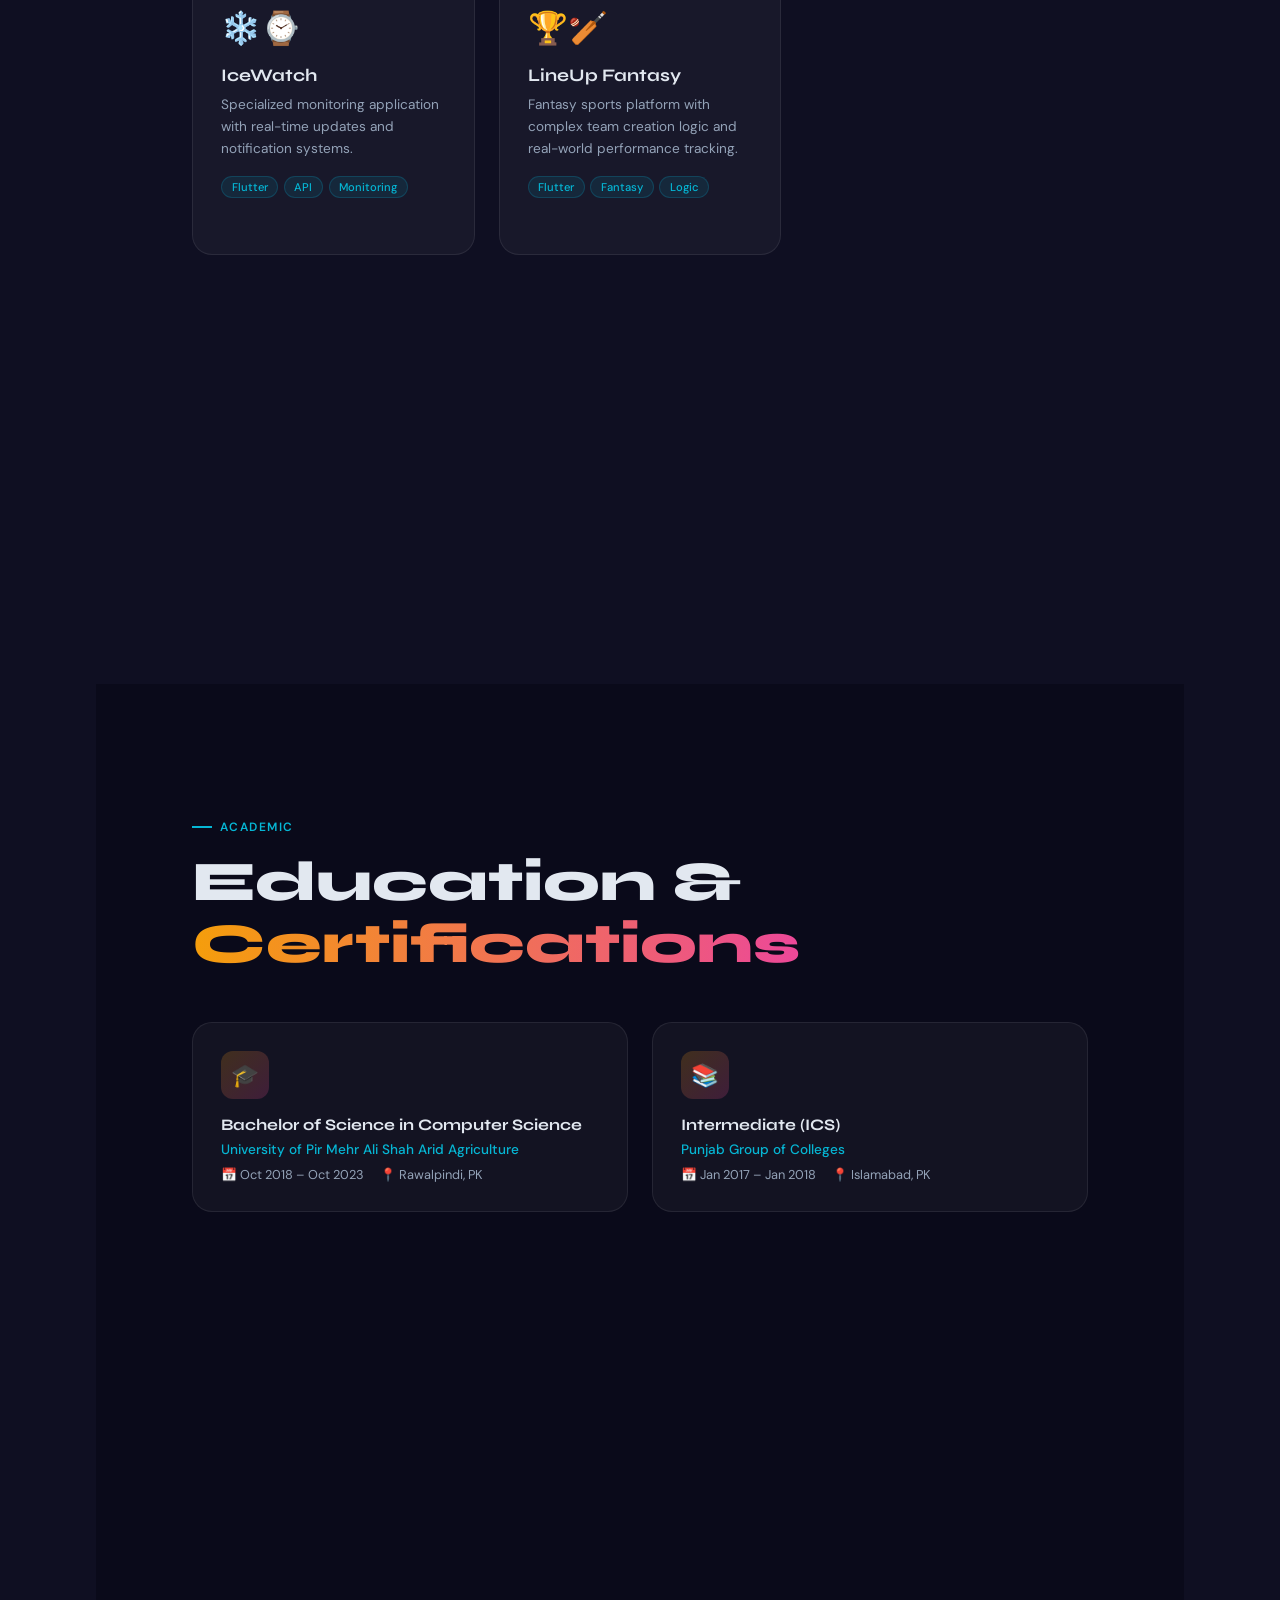
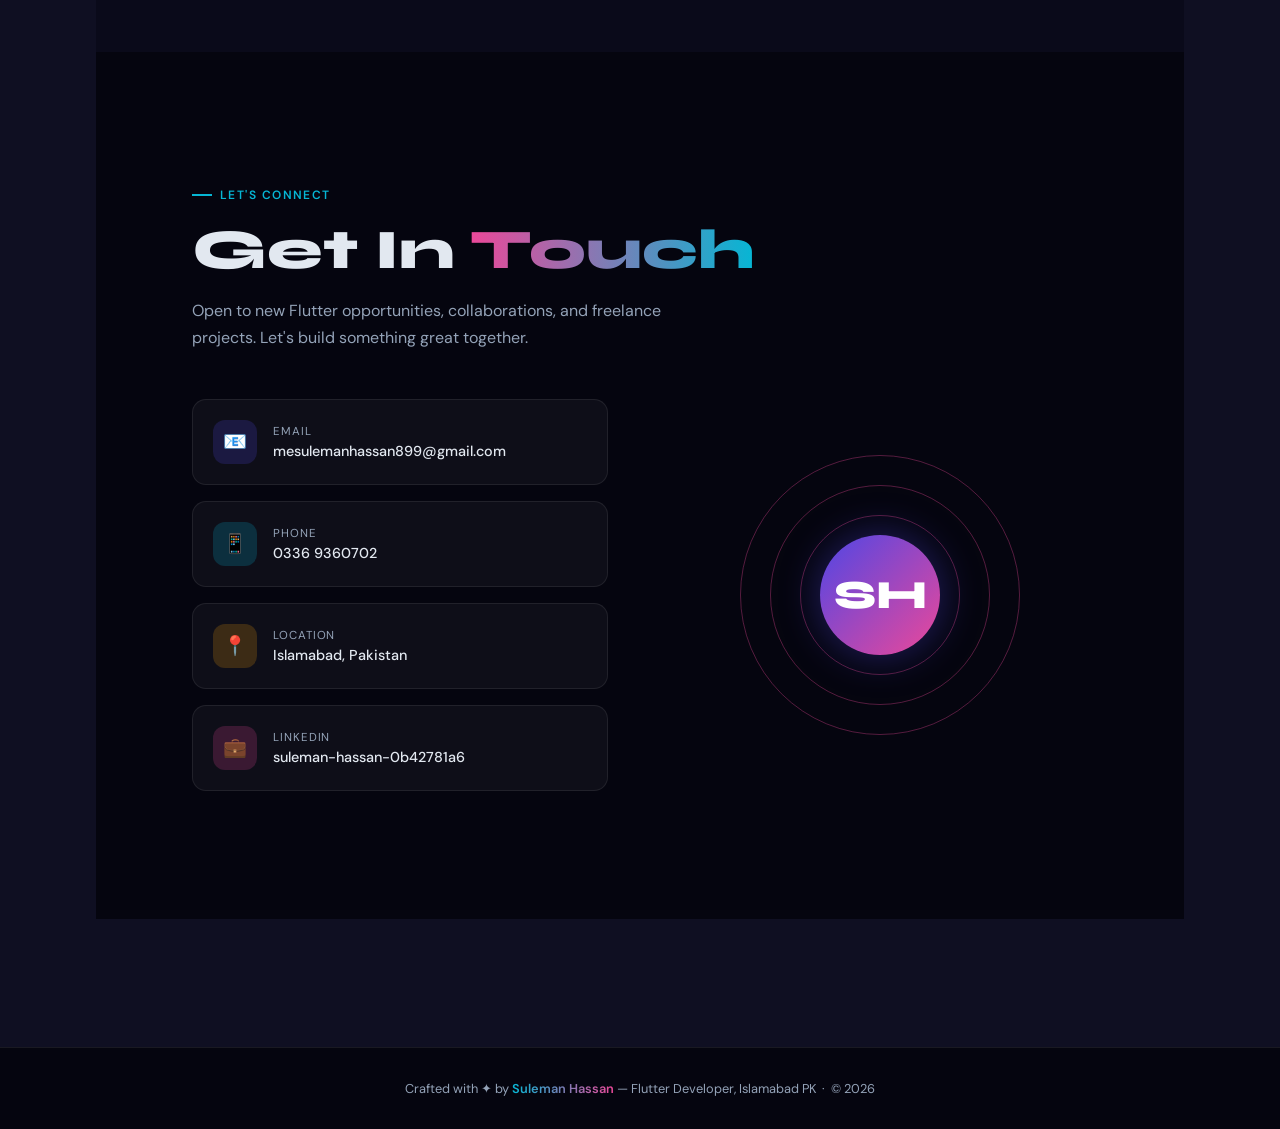
==== commit 39c8d701: "2" ====
--- a/index.html
+++ b/index.html
@@ -372,19 +372,19 @@
 .hero-3d-card {
   width: 220px;
   background:
-    radial-gradient(120% 120% at 0% 0%, rgba(255,255,255,0.18) 0%, rgba(255,255,255,0) 38%),
-    linear-gradient(145deg, rgba(79,70,229,0.26), rgba(236,72,153,0.14) 50%, rgba(6,182,212,0.16) 100%);
-  border: 1px solid rgba(255,255,255,0.2);
+    radial-gradient(130% 130% at 10% 8%, rgba(139,92,246,0.3) 0%, rgba(12,10,28,0.98) 38%),
+    linear-gradient(150deg, #151133 0%, #1a1035 45%, #111d35 100%);
+  border: 1px solid rgba(110,120,255,0.35);
   border-radius: 24px;
   padding: 1.45rem 1.3rem 1.35rem;
   text-align: center;
-  backdrop-filter: blur(20px);
   animation: float3d 6s ease-in-out infinite;
   position: relative;
   z-index: 2;
   transform-style: preserve-3d;
   will-change: transform;
   transition: transform 0.25s ease, box-shadow 0.35s ease, border-color 0.35s ease;
+  overflow: hidden;
   box-shadow: 0 22px 65px rgba(79,70,229,0.22), 0 0 40px rgba(6,182,212,0.12), inset 0 1px 0 rgba(255,255,255,0.2);
 }
 .hero-card-spotlight {
@@ -424,6 +424,25 @@
   border-color: rgba(6,182,212,0.4);
   box-shadow: 0 34px 80px rgba(79,70,229,0.25), 0 0 48px rgba(236,72,153,0.22);
 }
+.hero-card-wrap.intro-pending .card-badge,
+.hero-card-wrap.intro-pending .card-avatar,
+.hero-card-wrap.intro-pending .card-name,
+.hero-card-wrap.intro-pending .card-role,
+.hero-card-wrap.intro-pending .stat-item {
+  opacity: 0;
+  transform: translateY(12px) scale(0.96);
+}
+.hero-card-wrap.assemble-in .hero-3d-card {
+  animation: cardAssemble 0.8s cubic-bezier(.2,.8,.2,1) forwards, float3d 6s 0.8s ease-in-out infinite;
+}
+.hero-card-wrap.assemble-in .card-badge { animation: cardElementIn 0.38s 0.1s ease forwards; }
+.hero-card-wrap.assemble-in .card-avatar { animation: cardElementIn 0.42s 0.2s ease forwards, avatarBreath 3.2s 1.1s ease-in-out infinite; }
+.hero-card-wrap.assemble-in .card-name { animation: cardElementIn 0.38s 0.3s ease forwards; }
+.hero-card-wrap.assemble-in .card-role { animation: cardElementIn 0.38s 0.38s ease forwards; }
+.hero-card-wrap.assemble-in .stat-item:nth-child(1) { animation: cardElementIn 0.38s 0.46s ease forwards; }
+.hero-card-wrap.assemble-in .stat-item:nth-child(2) { animation: cardElementIn 0.38s 0.52s ease forwards; }
+.hero-card-wrap.assemble-in .stat-item:nth-child(3) { animation: cardElementIn 0.38s 0.58s ease forwards; }
+.hero-card-wrap.assemble-in .stat-item:nth-child(4) { animation: cardElementIn 0.38s 0.64s ease forwards; }
 .hero-card-wrap:hover .hero-card-spotlight {
   opacity: 1;
 }
@@ -444,8 +463,8 @@
   letter-spacing: 0.08em;
   text-transform: uppercase;
   color: #b7f9ff;
-  background: rgba(6,182,212,0.16);
-  border: 1px solid rgba(6,182,212,0.35);
+  background: rgba(6,182,212,0.1);
+  border: 1px solid rgba(6,182,212,0.5);
   border-radius: 999px;
   padding: 0.28rem 0.6rem;
   margin-bottom: 0.8rem;
@@ -500,8 +519,8 @@
 }
 .stat-item {
   text-align: center;
-  background: rgba(255,255,255,0.04);
-  border: 1px solid rgba(255,255,255,0.08);
+  background: rgba(8,12,34,0.82);
+  border: 1px solid rgba(120,130,255,0.24);
   border-radius: 12px;
   padding: 0.45rem 0.25rem;
   transition: transform 0.2s ease, border-color 0.25s ease, background 0.25s ease, box-shadow 0.25s ease;
@@ -509,8 +528,8 @@
 }
 .stat-item:hover {
   transform: translateY(-3px);
-  border-color: rgba(6,182,212,0.38);
-  background: rgba(6,182,212,0.08);
+  border-color: rgba(6,182,212,0.5);
+  background: rgba(12,20,52,0.95);
   box-shadow: 0 10px 18px rgba(6,182,212,0.18);
 }
 .stat-num {
@@ -561,6 +580,28 @@
 @keyframes avatarBreath {
   0%,100% { transform: translateY(0) scale(1); box-shadow: 0 0 30px rgba(79,70,229,0.5); }
   50% { transform: translateY(-3px) scale(1.03); box-shadow: 0 0 40px rgba(236,72,153,0.45); }
+}
+@keyframes cardAssemble {
+  0% { opacity: 0; transform: scale(0.85) rotateX(20deg) rotateY(-16deg) translateY(18px); filter: blur(4px) brightness(1.2); }
+  100% { opacity: 1; transform: scale(1) rotateX(0) rotateY(0) translateY(0); filter: blur(0) brightness(1); }
+}
+@keyframes cardElementIn {
+  0% { opacity: 0; transform: translateY(10px) scale(0.96); }
+  100% { opacity: 1; transform: translateY(0) scale(1); }
+}
+@keyframes clickRipple {
+  0% { transform: translate(-50%, -50%) scale(0.2); opacity: 0.65; }
+  100% { transform: translate(-50%, -50%) scale(1.65); opacity: 0; }
+}
+.hero-click-ripple {
+  position: absolute;
+  width: 110px;
+  height: 110px;
+  border-radius: 50%;
+  background: radial-gradient(circle, rgba(6,182,212,0.45) 0%, rgba(236,72,153,0.25) 42%, transparent 72%);
+  pointer-events: none;
+  z-index: 3;
+  animation: clickRipple 0.7s ease-out forwards;
 }
 @keyframes orbFloat1 {
   0%,100% { transform: translateY(0) translateX(0); opacity: 0.8; }
@@ -1058,7 +1099,7 @@
     </div>
   </div>
         <div class="hero-right reveal from-right">
-    <div class="hero-card-wrap">
+    <div class="hero-card-wrap intro-pending">
       <div class="hero-glow"></div>
       <div class="spinning-ring"></div>
       <div class="spinning-ring-inner"></div>
@@ -2140,6 +2181,13 @@
 const heroStatItems = document.querySelectorAll('.hero-3d-card .stat-item');
 
 if (heroCardWrap && heroCard) {
+  window.addEventListener('load', () => {
+    setTimeout(() => {
+      heroCardWrap.classList.remove('intro-pending');
+      heroCardWrap.classList.add('assemble-in');
+    }, 2350);
+  });
+
   heroCardWrap.addEventListener('mousemove', (e) => {
     const rect = heroCardWrap.getBoundingClientRect();
     const px = (e.clientX - rect.left) / rect.width;
@@ -2170,6 +2218,16 @@
     if (heroCardName) heroCardName.style.transform = '';
     if (heroCardRole) heroCardRole.style.transform = '';
     heroStatItems.forEach((item) => { item.style.transform = ''; });
+  });
+
+  heroCard.addEventListener('click', (e) => {
+    const rect = heroCard.getBoundingClientRect();
+    const ripple = document.createElement('span');
+    ripple.className = 'hero-click-ripple';
+    ripple.style.left = `${e.clientX - rect.left}px`;
+    ripple.style.top = `${e.clientY - rect.top}px`;
+    heroCard.appendChild(ripple);
+    setTimeout(() => ripple.remove(), 720);
   });
 }
 
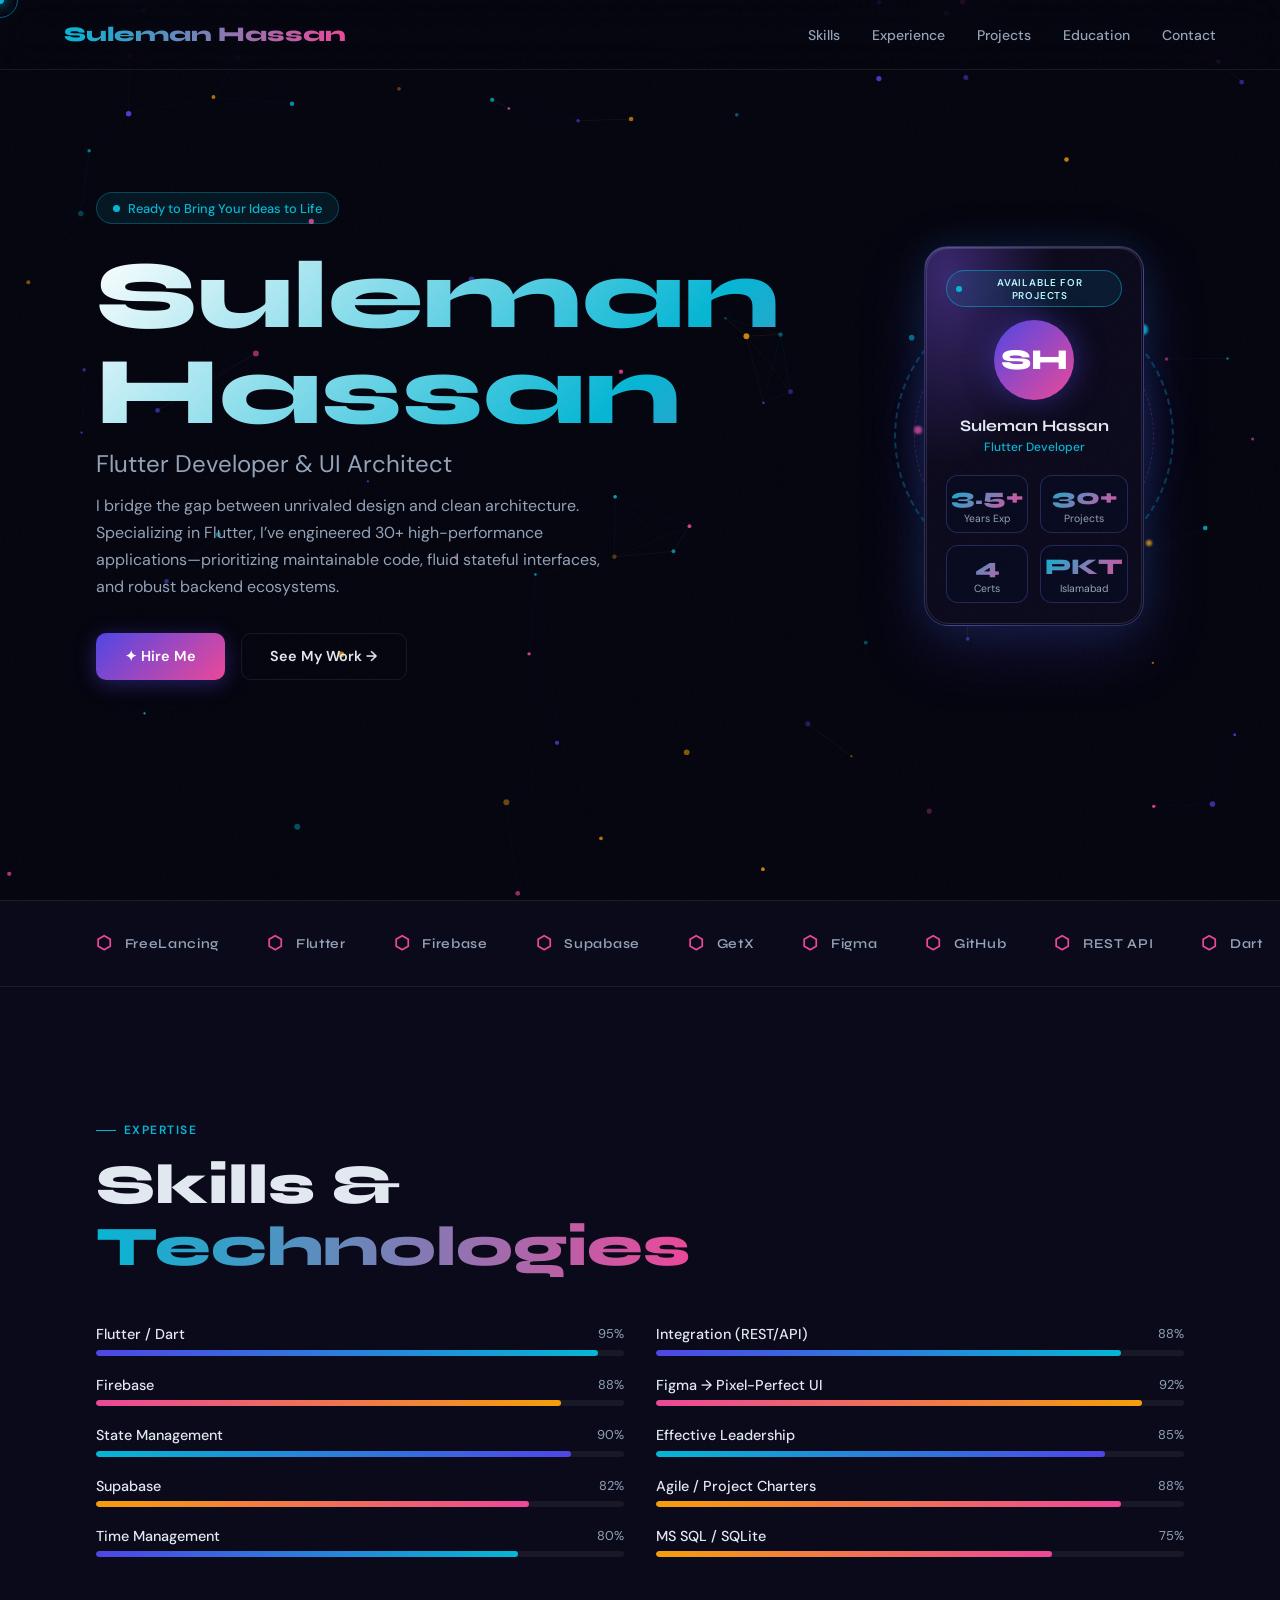
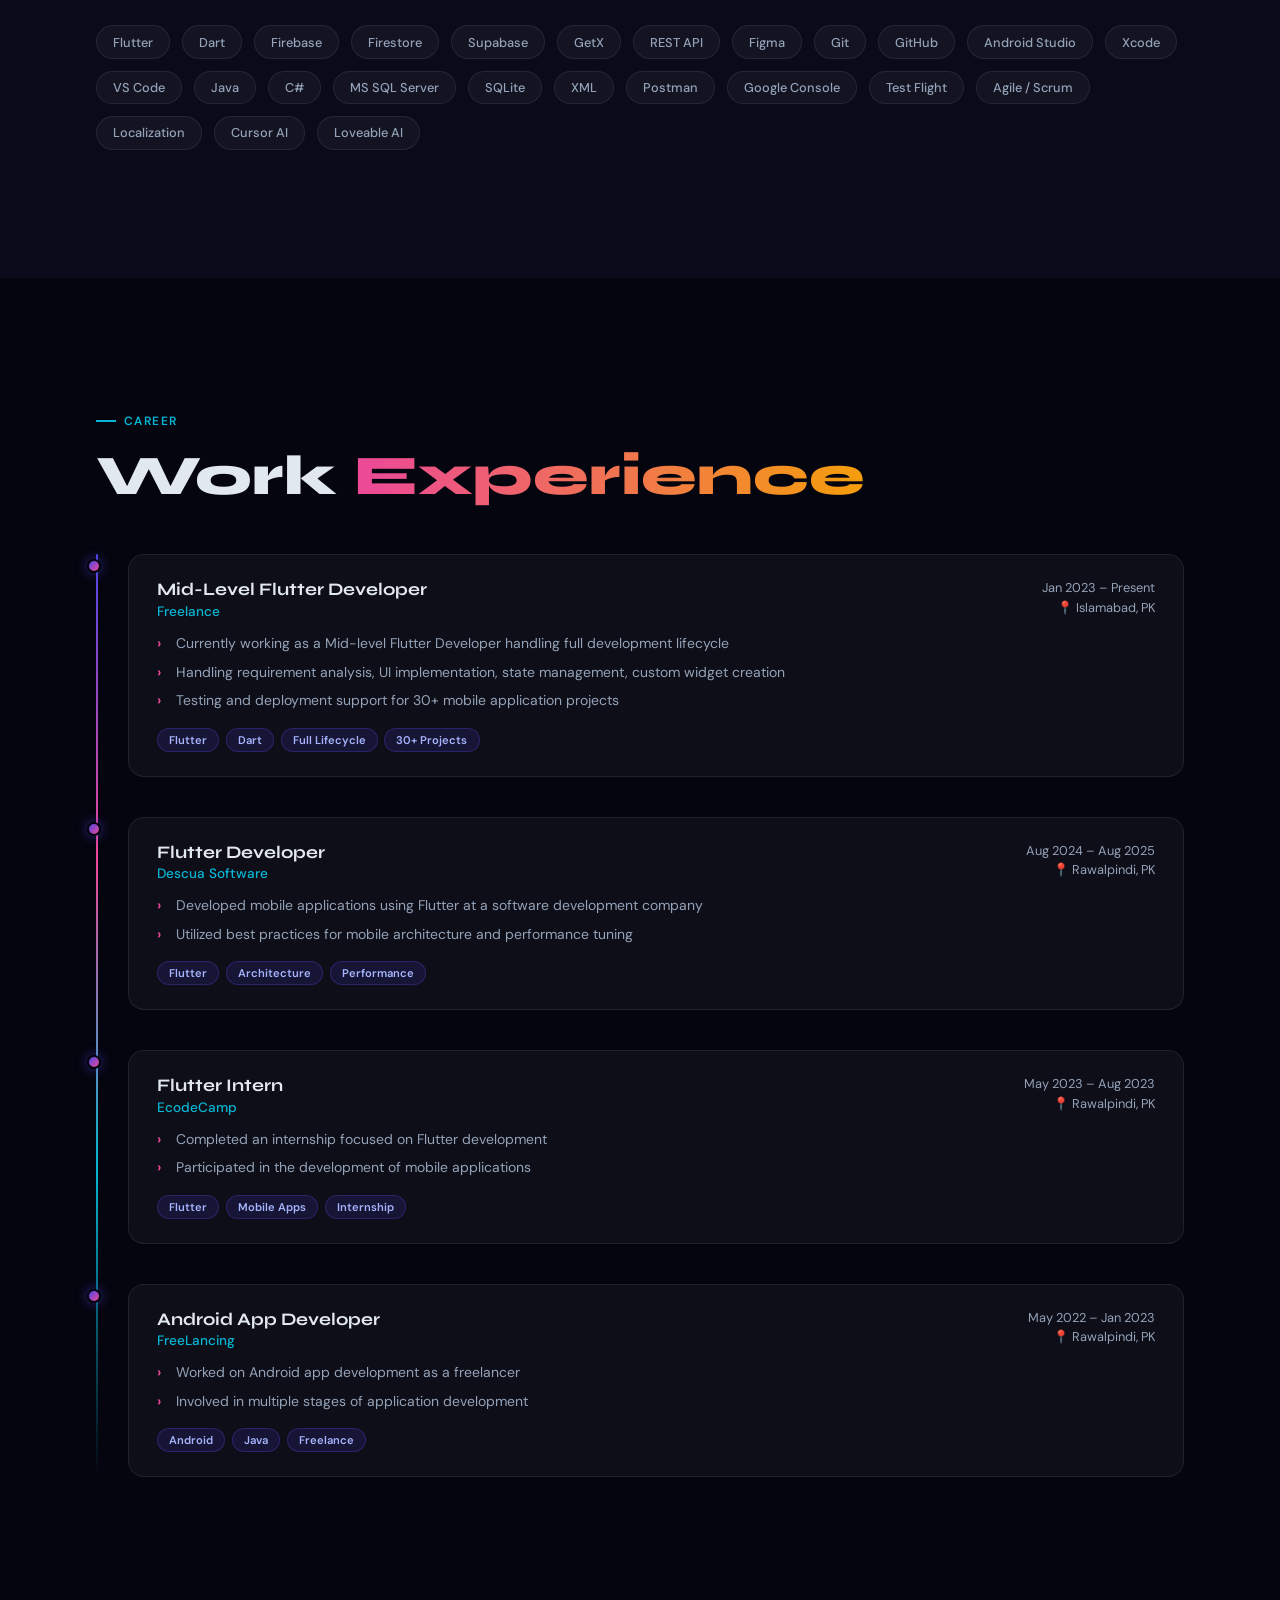
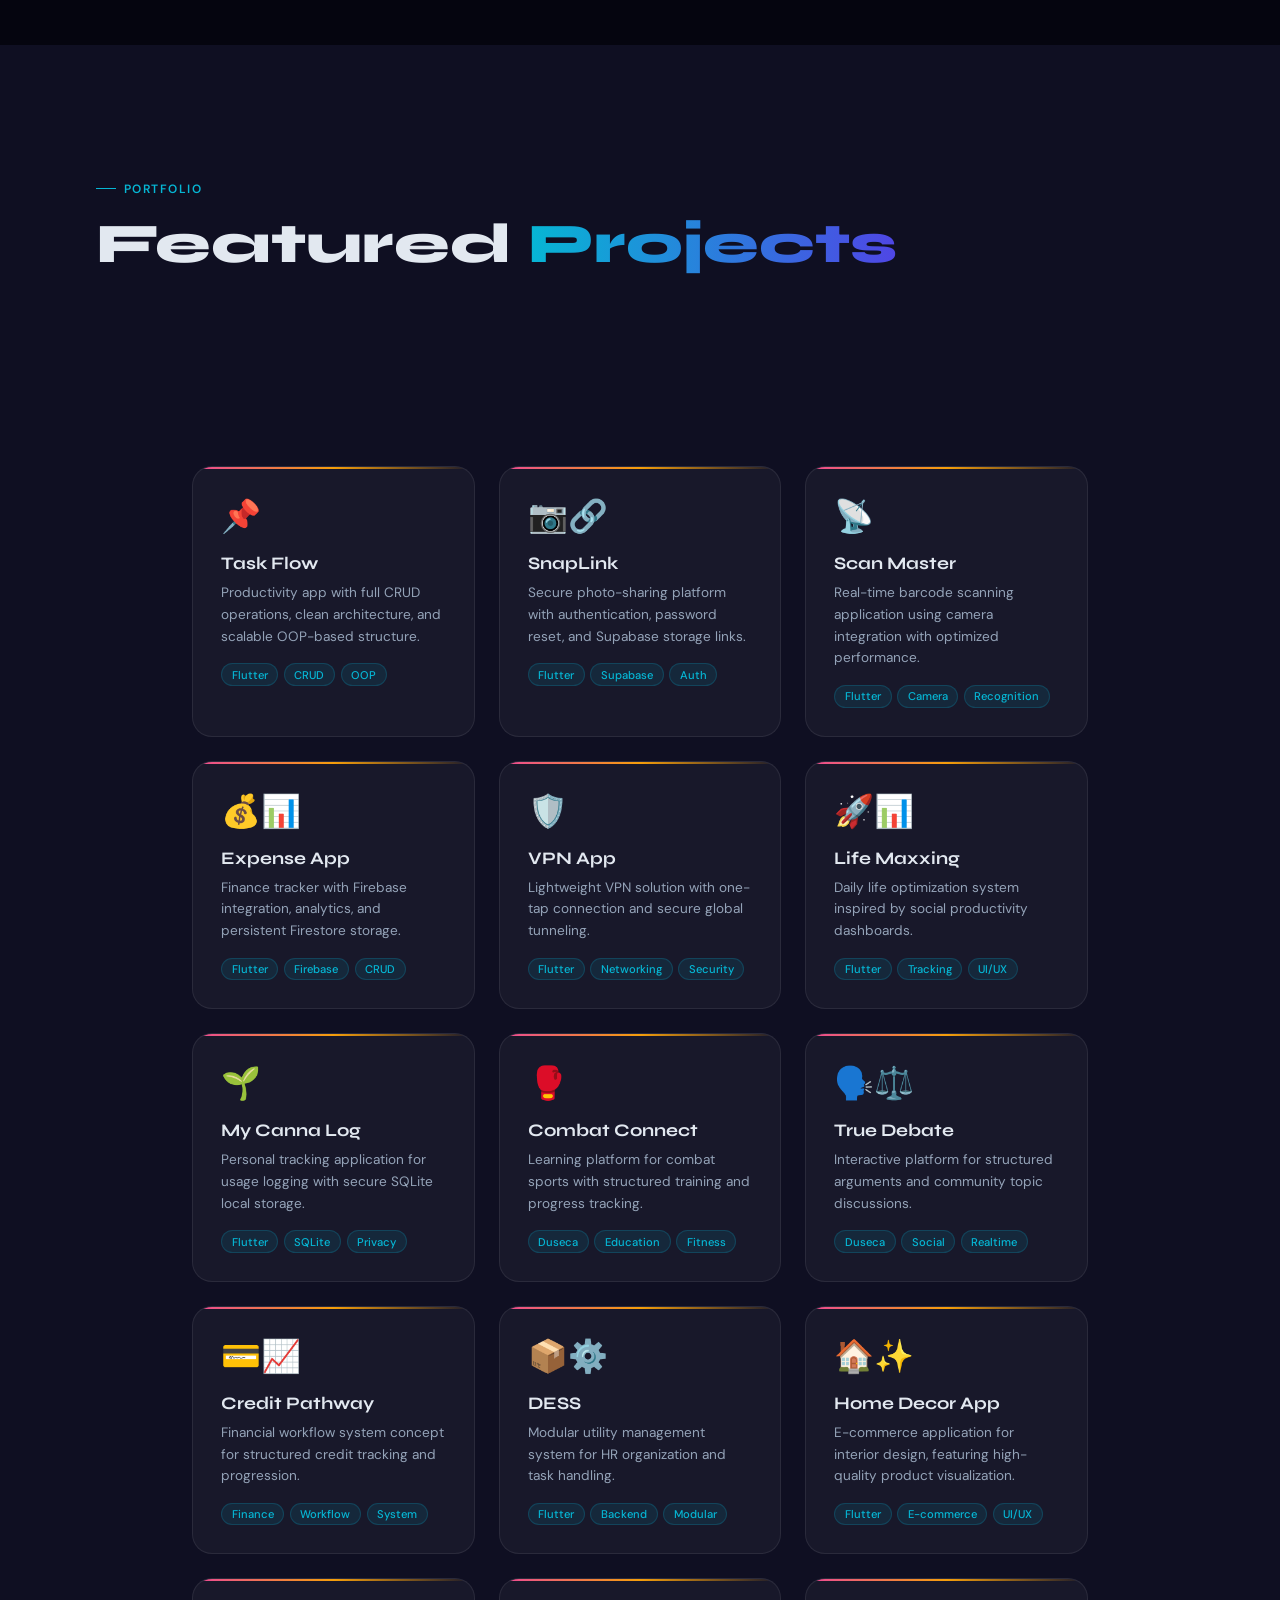
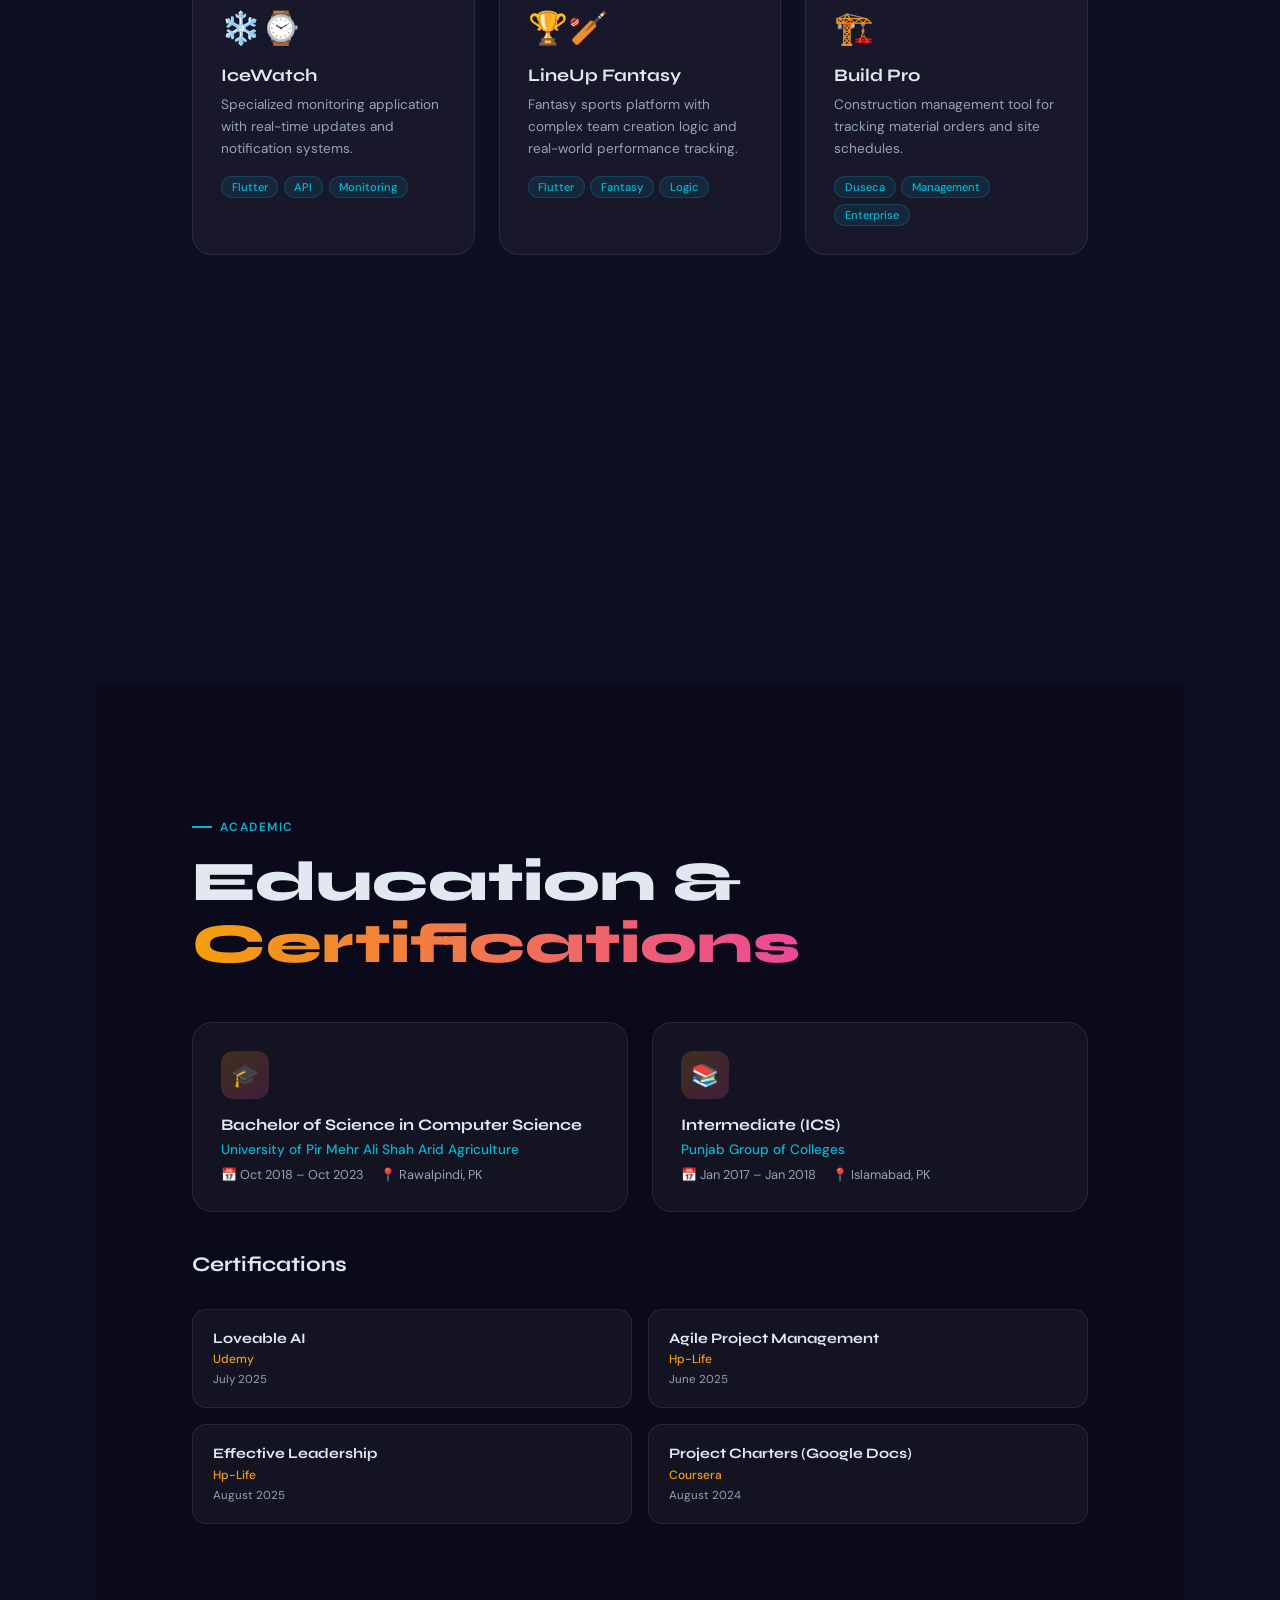
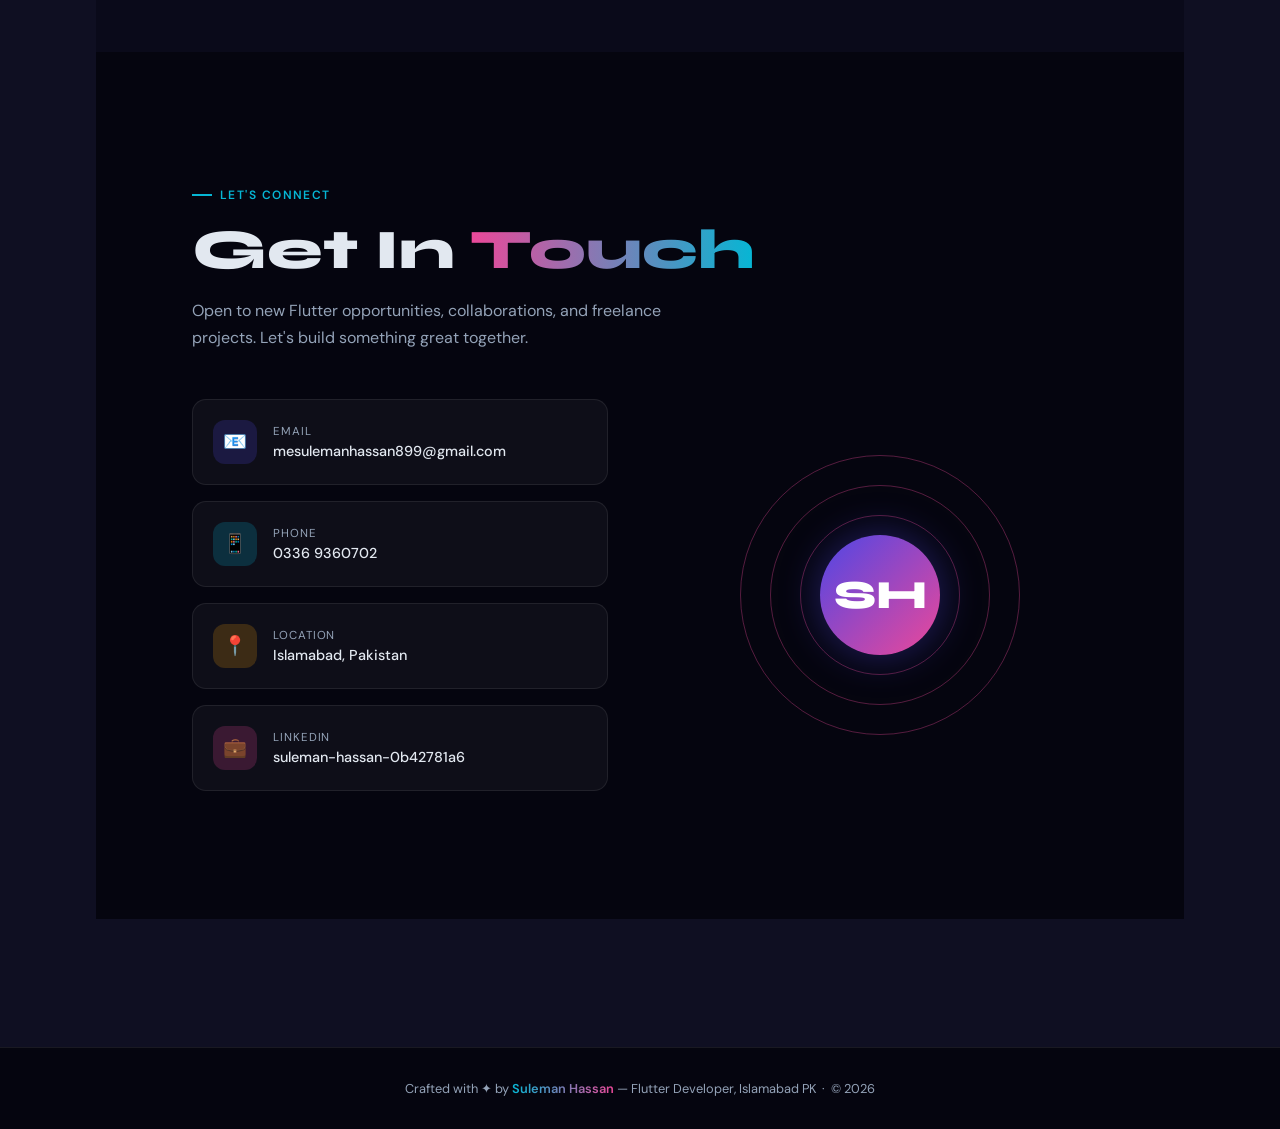
==== commit dd6081e3: "Enhance loader styles and animations in index.html" ====
--- a/index.html
+++ b/index.html
@@ -82,6 +82,7 @@
   transition: all 0.15s ease-out;
 }
 
+
 /* ============================================================
    LOADING SCREEN
 ============================================================ */
@@ -107,21 +108,50 @@
   letter-spacing: -2px;
 }
 .loader-bar-wrap {
-  width: 200px; height: 3px;
-  background: rgba(255,255,255,0.1);
+  width: 200px; height: 6px;
+  background: rgba(255,255,255,0.08);
   border-radius: 10px;
   margin-top: 2rem;
   overflow: hidden;
+  box-shadow: inset 0 0 0 1px rgba(255,255,255,0.08), 0 0 14px rgba(79,70,229,0.15);
 }
 .loader-bar {
+  width: 0%;
   height: 100%;
-  background: linear-gradient(90deg, var(--indigo), var(--pink), var(--cyan));
+  background: linear-gradient(90deg, #4f46e5 0%, #6a5cff 30%, #7f56ff 52%, #3bb7ff 82%, #4fd6f9 100%);
+  background-size: 220% 100%;
   border-radius: 10px;
-  animation: loadprogress 2s ease forwards;
+  position: relative;
+  box-shadow: 0 0 16px rgba(79,70,229,0.45), 0 0 22px rgba(6,182,212,0.35);
+  animation: loadprogress 2s cubic-bezier(.22,.61,.36,1) forwards, loaderGradientFlow 1.1s linear infinite, loaderGlowPulse 0.95s ease-in-out infinite;
+}
+.loader-bar::after {
+  content: '';
+  position: absolute;
+  top: 0;
+  left: -40%;
+  width: 40%;
+  height: 100%;
+  background: linear-gradient(90deg, transparent, rgba(255,255,255,0.9), transparent);
+  filter: blur(0.4px);
+  animation: loaderShine 1s ease-in-out infinite;
 }
 @keyframes loadprogress {
   from { width: 0%; }
   to   { width: 100%; }
+}
+@keyframes loaderGradientFlow {
+  0% { background-position: 0% 50%; }
+  100% { background-position: 220% 50%; }
+}
+@keyframes loaderShine {
+  0% { left: -40%; opacity: 0.35; }
+  40% { opacity: 1; }
+  100% { left: 110%; opacity: 0.2; }
+}
+@keyframes loaderGlowPulse {
+  0%, 100% { filter: brightness(1); }
+  50% { filter: brightness(1.18); }
 }
 
 /* ============================================================
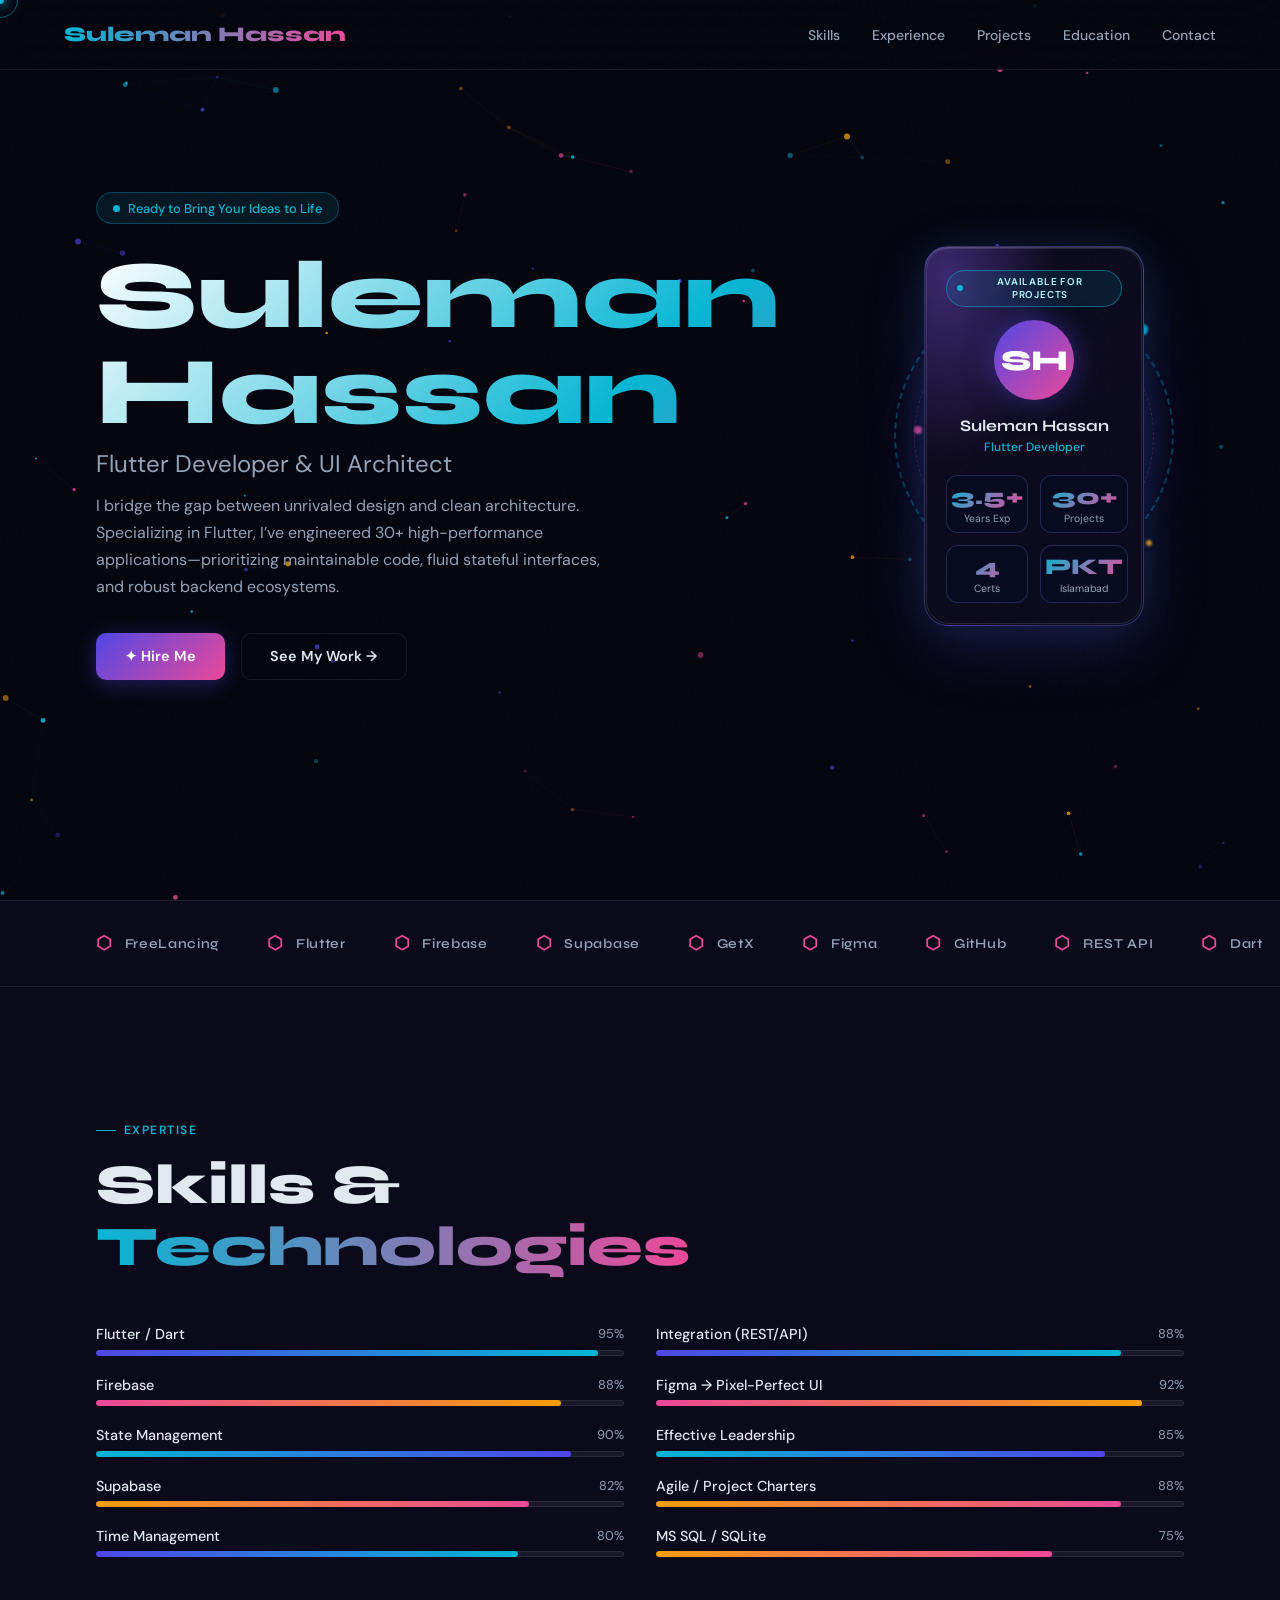
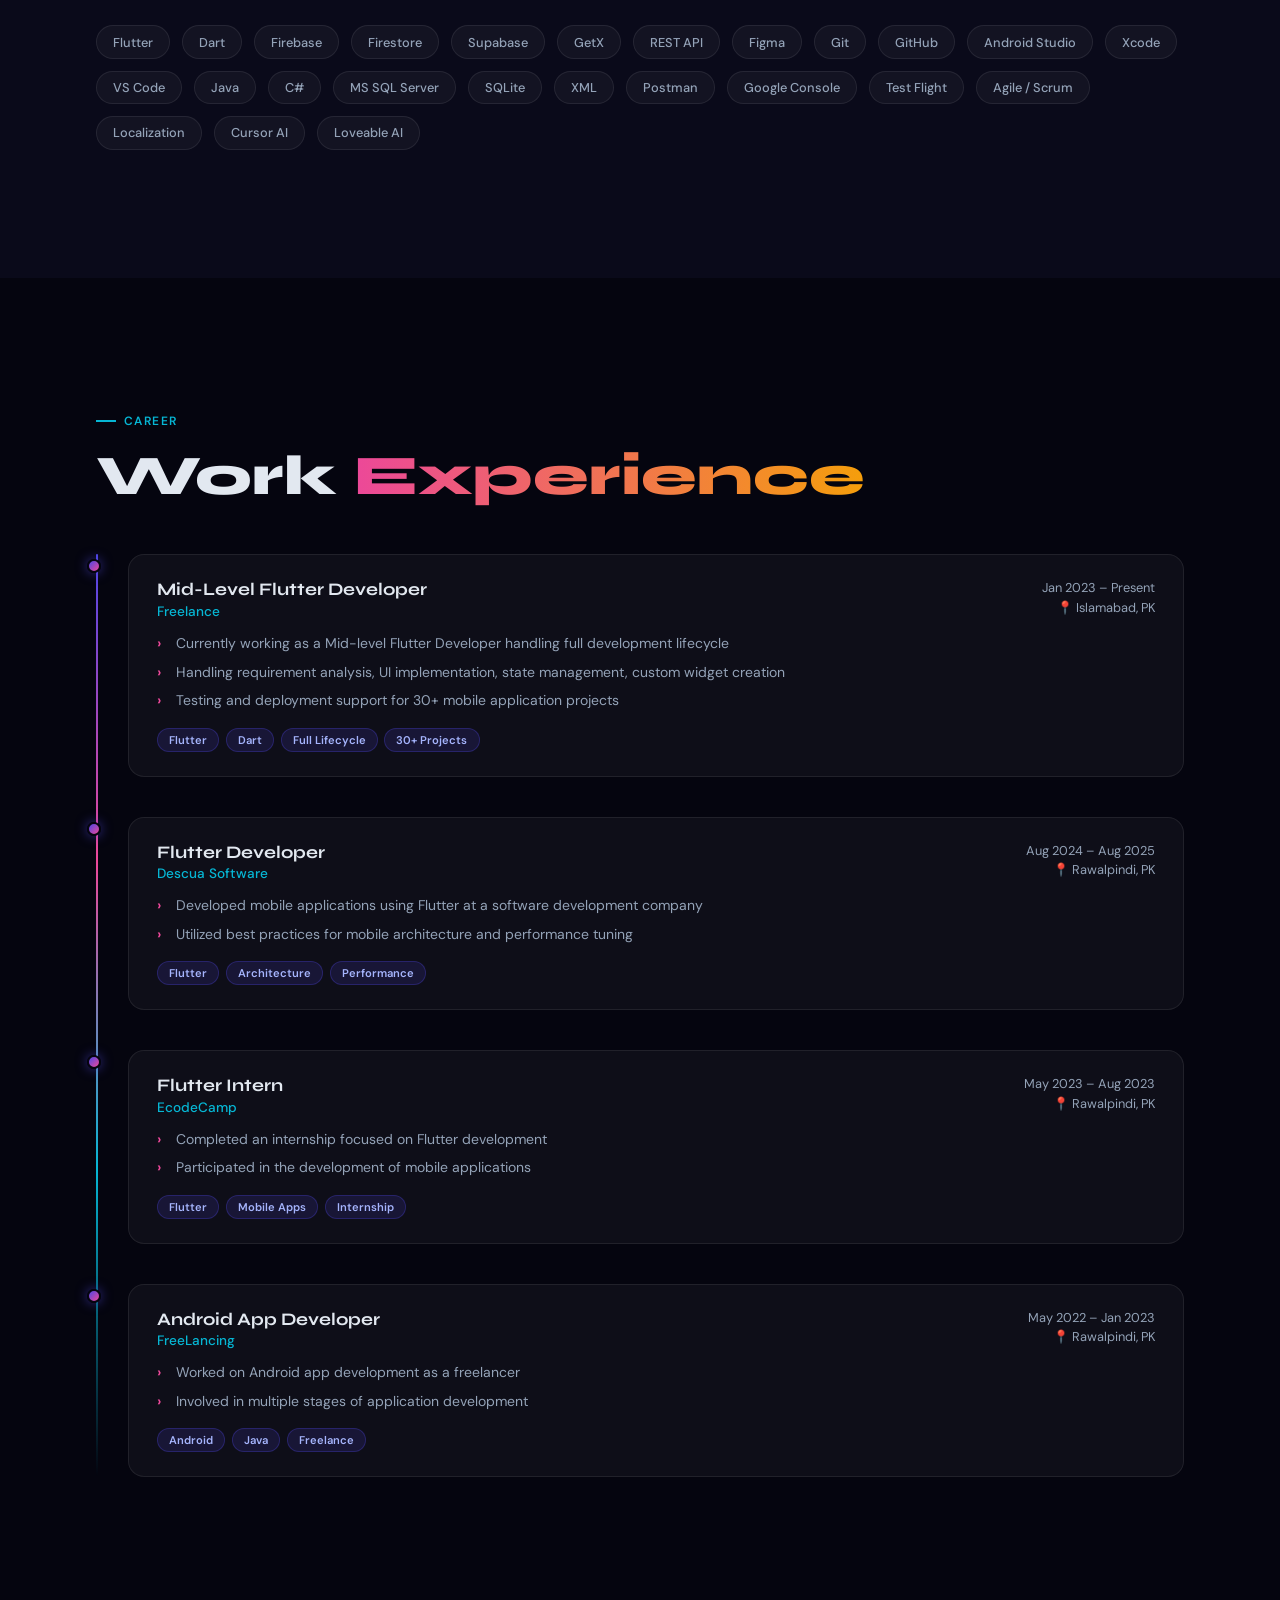
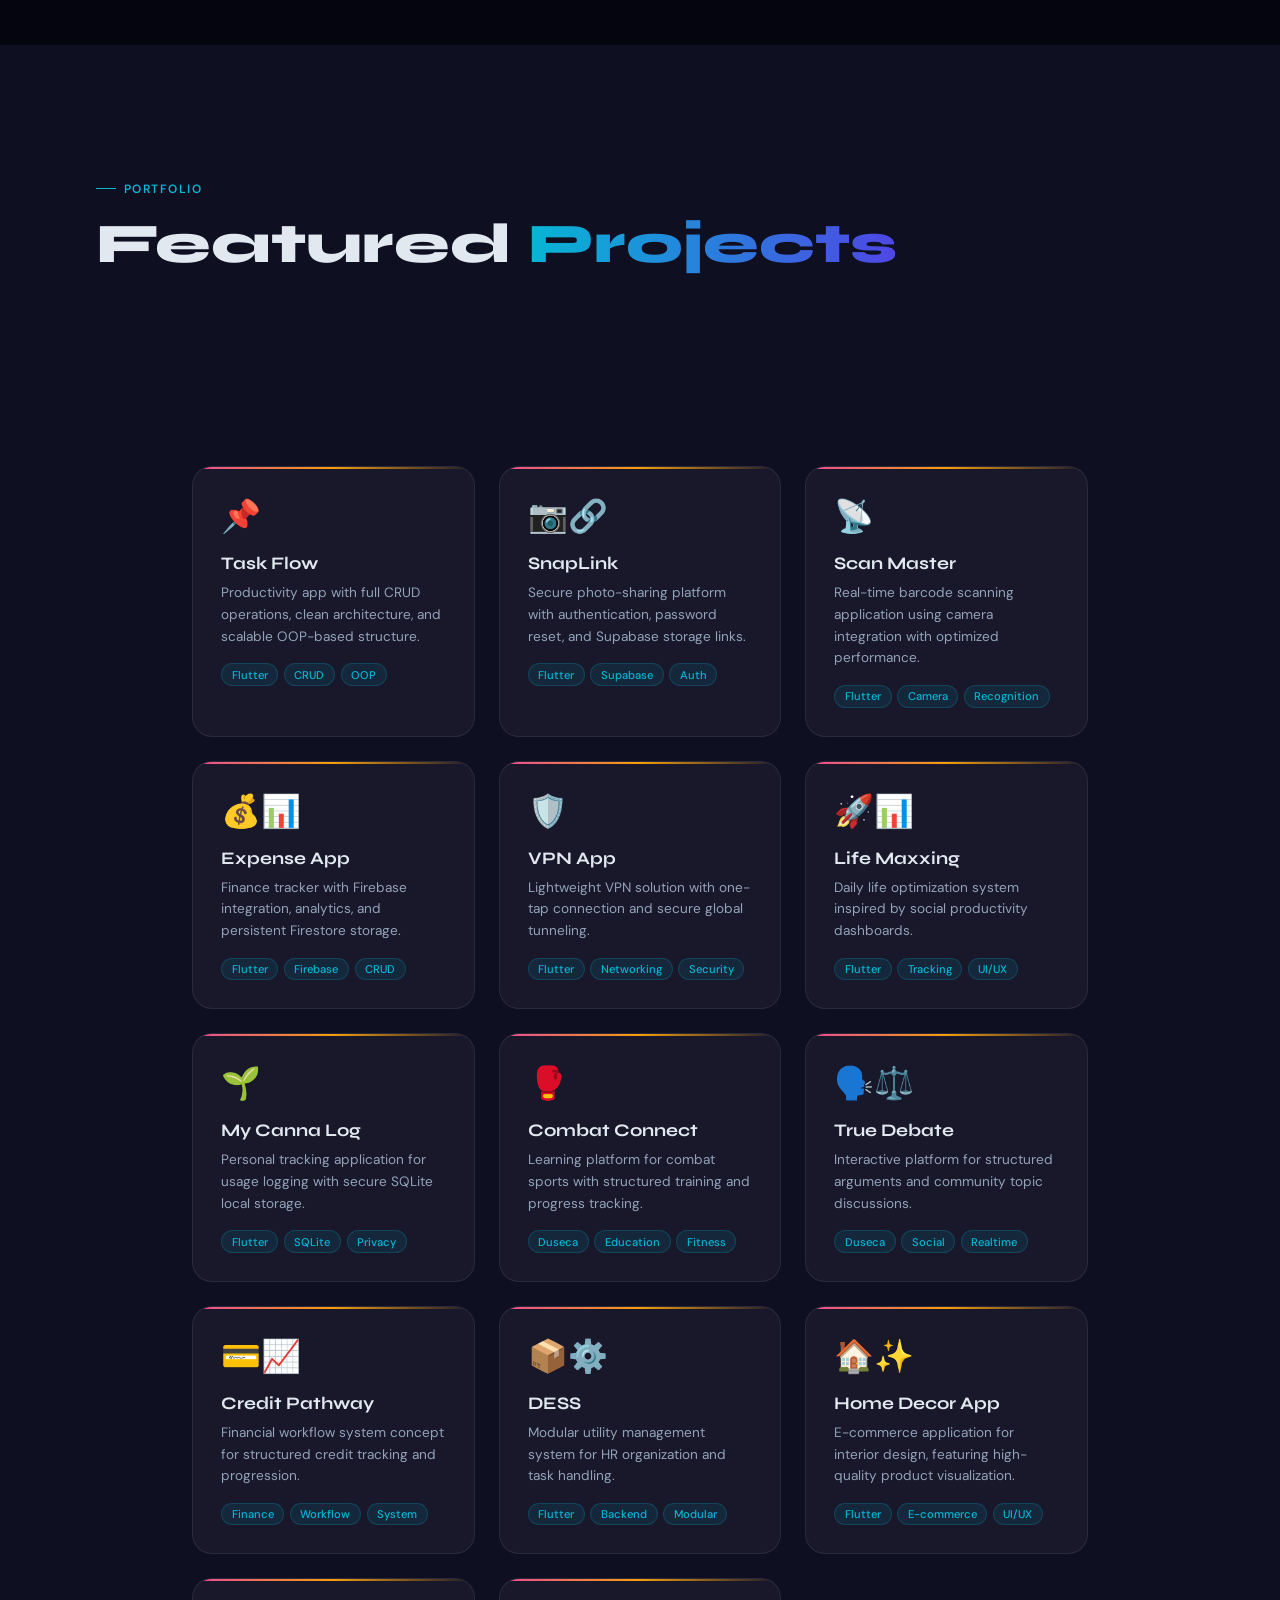
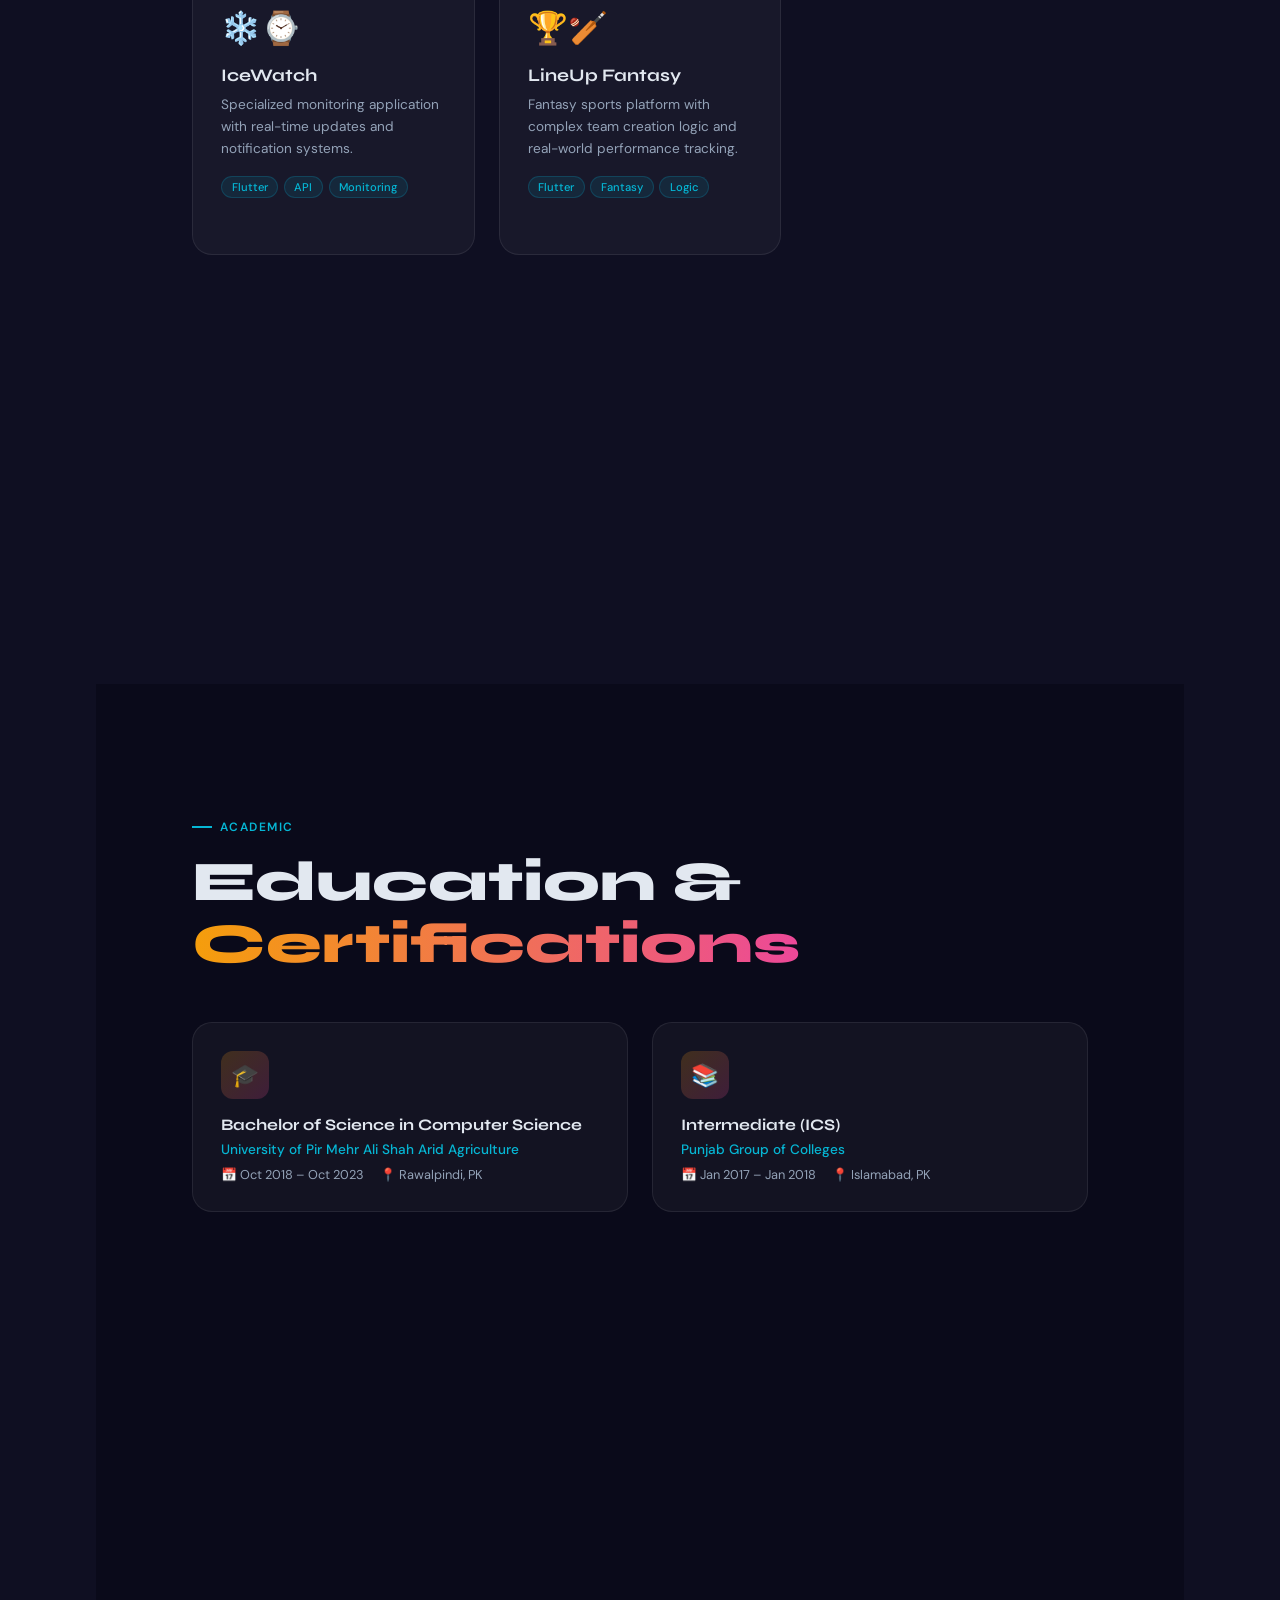
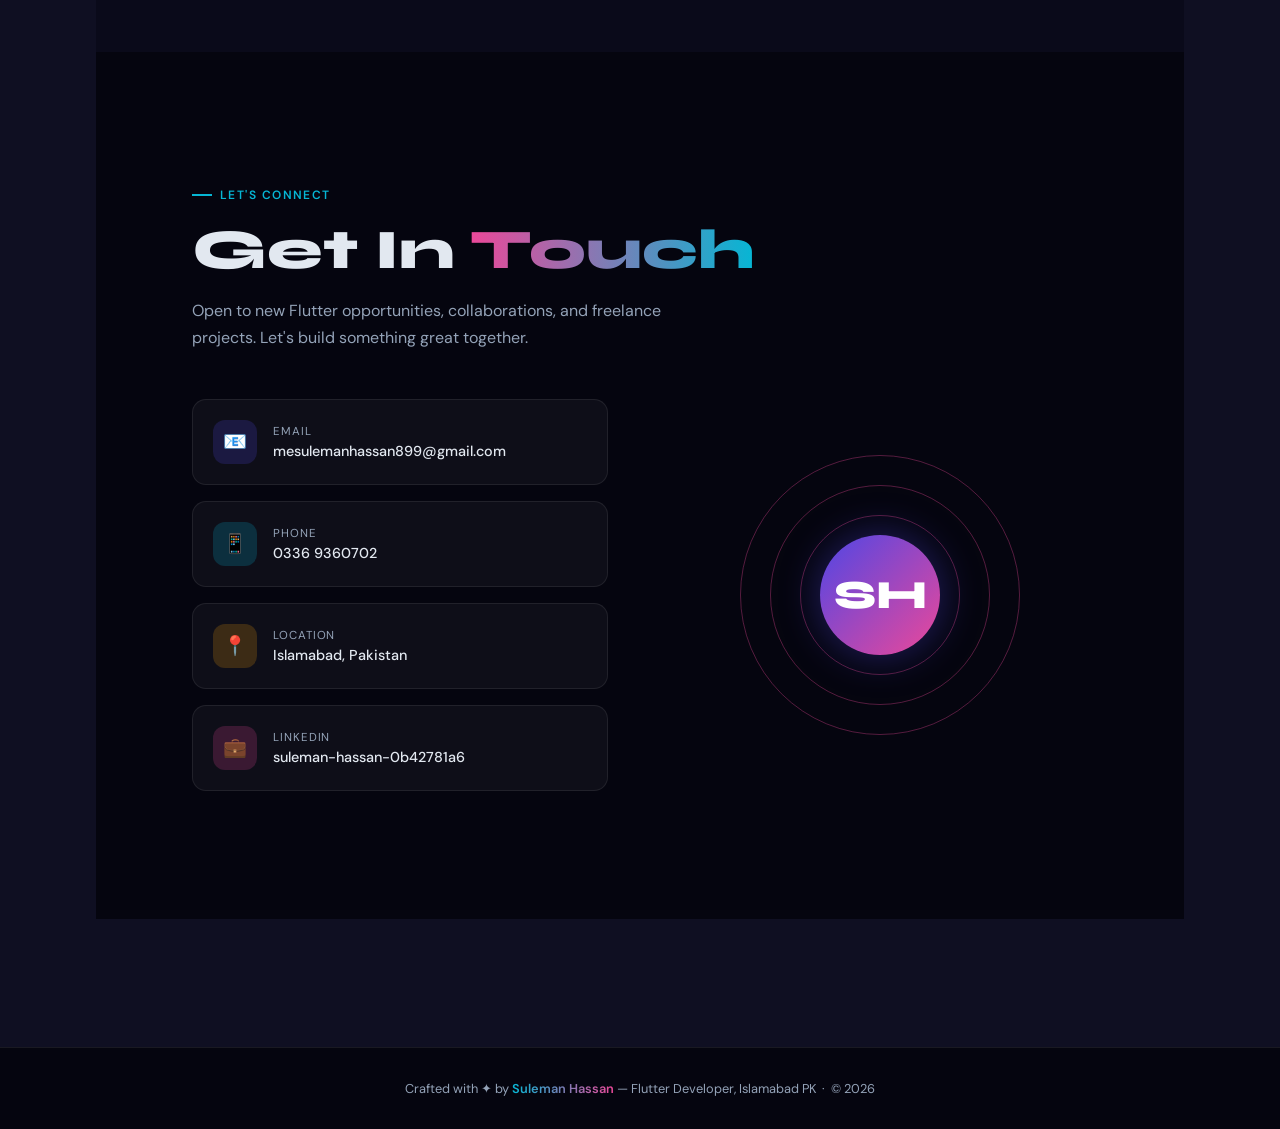
==== commit 9cc57f89: "Refactor skill bar animations and styles" ====
--- a/index.html
+++ b/index.html
@@ -82,7 +82,6 @@
   transition: all 0.15s ease-out;
 }
 
-
 /* ============================================================
    LOADING SCREEN
 ============================================================ */
@@ -694,6 +693,7 @@
   border-radius: 6px;
   overflow: hidden;
   position: relative;
+  box-shadow: inset 0 0 0 1px rgba(255,255,255,0.08);
 }
 .skill-bar-fill {
   height: 100%;
@@ -702,19 +702,63 @@
   transition: width 1.2s cubic-bezier(.4,0,.2,1);
   position: relative;
   overflow: hidden;
-}
+  background-size: 220% 100%;
+  box-shadow: 0 0 10px rgba(79,70,229,0.25);
+}
+.skill-bar-fill::before,
 .skill-bar-fill::after {
   content: '';
-  position: absolute; inset: 0;
-  background: linear-gradient(90deg, transparent, rgba(255,255,255,0.4), transparent);
-  transform: translateX(-100%);
+  position: absolute;
+  top: 0;
+  height: 100%;
+  pointer-events: none;
+}
+.skill-bar-fill::before {
+  left: -28%;
+  width: 28%;
+  background: linear-gradient(90deg, transparent, rgba(255,255,255,0.88), transparent);
+  opacity: 0;
+  transform: translateX(0);
+}
+.skill-bar-fill::after {
+  inset: 0;
+  background: linear-gradient(90deg, transparent, rgba(255,255,255,0.45), transparent);
+  transform: translateX(-120%);
   animation: none;
 }
+.skill-bar-fill.animating {
+  animation: skillBarFlow 0.95s linear infinite, skillBarPulse 0.9s ease-in-out infinite;
+}
+.skill-bar-fill.animating::before {
+  opacity: 1;
+  animation: skillBarHead 0.9s ease-in-out infinite;
+}
+.skill-bar-fill.animating::after {
+  animation: skillBarShimmer 1.1s ease-in-out infinite;
+}
 .skill-bar-fill.animated::after {
-  animation: sweepShimmer 1.5s 1.2s ease forwards;
+  animation: sweepShimmer 1.2s ease forwards;
 }
 @keyframes sweepShimmer {
-  to { transform: translateX(200%); }
+  to { transform: translateX(240%); }
+}
+@keyframes skillBarFlow {
+  0% { background-position: 0% 50%; }
+  100% { background-position: 220% 50%; }
+}
+@keyframes skillBarShimmer {
+  0% { transform: translateX(-120%); opacity: 0.35; }
+  35% { opacity: 1; }
+  100% { transform: translateX(180%); opacity: 0.2; }
+}
+@keyframes skillBarHead {
+  0% { left: -28%; opacity: 0.2; }
+  50% { opacity: 1; }
+  100% { left: 105%; opacity: 0.2; }
+}
+@keyframes skillBarPulse {
+  0%,100% { filter: brightness(1); }
+  50% { filter: brightness(1.2); }
 }
 .skill-bar-fill.c1 { background: linear-gradient(90deg, var(--indigo), var(--cyan)); }
 .skill-bar-fill.c2 { background: linear-gradient(90deg, var(--pink), var(--amber)); }
@@ -2193,8 +2237,12 @@
     if (e.isIntersecting) {
       const bar = e.target;
       const pct = bar.getAttribute('data-pct');
+      bar.classList.add('animating');
       bar.style.width = pct + '%';
-      setTimeout(() => bar.classList.add('animated'), 100);
+      setTimeout(() => {
+        bar.classList.remove('animating');
+        bar.classList.add('animated');
+      }, 1200);
       barObs.unobserve(bar);
     }
   });
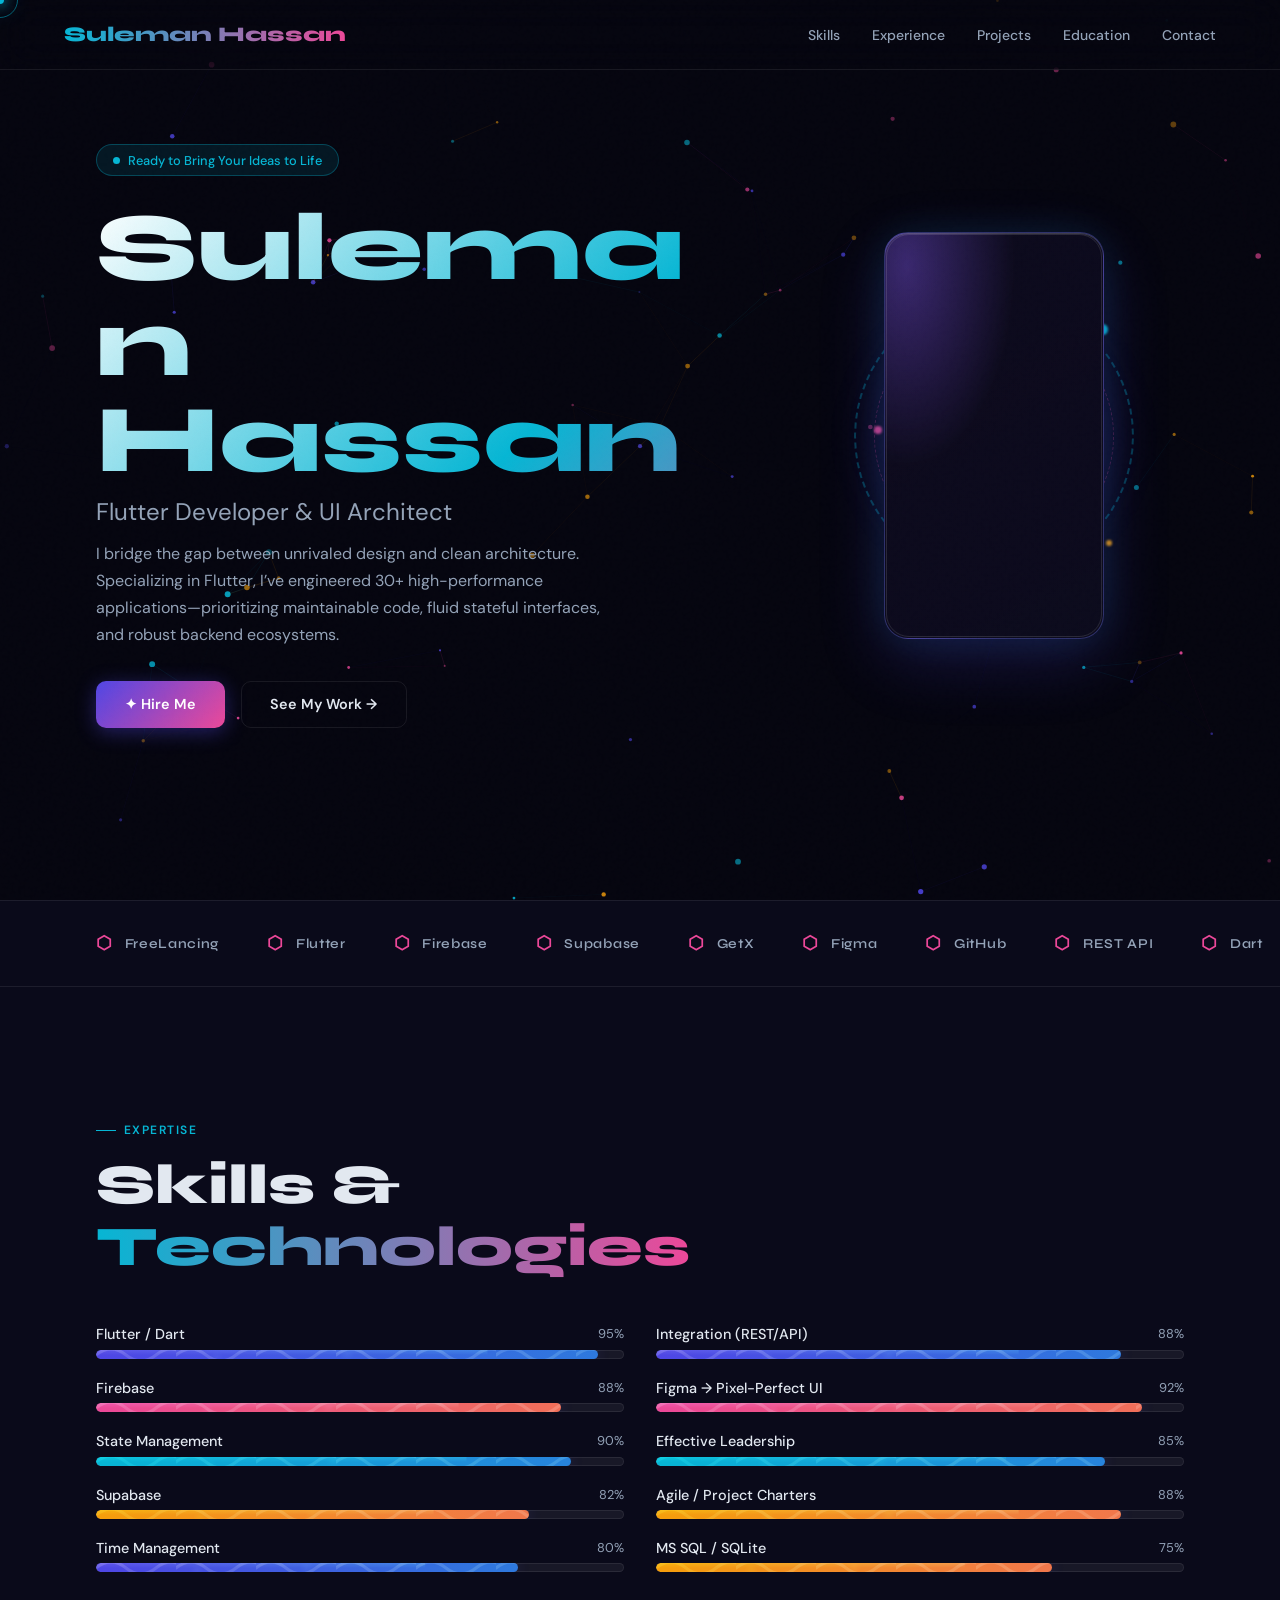
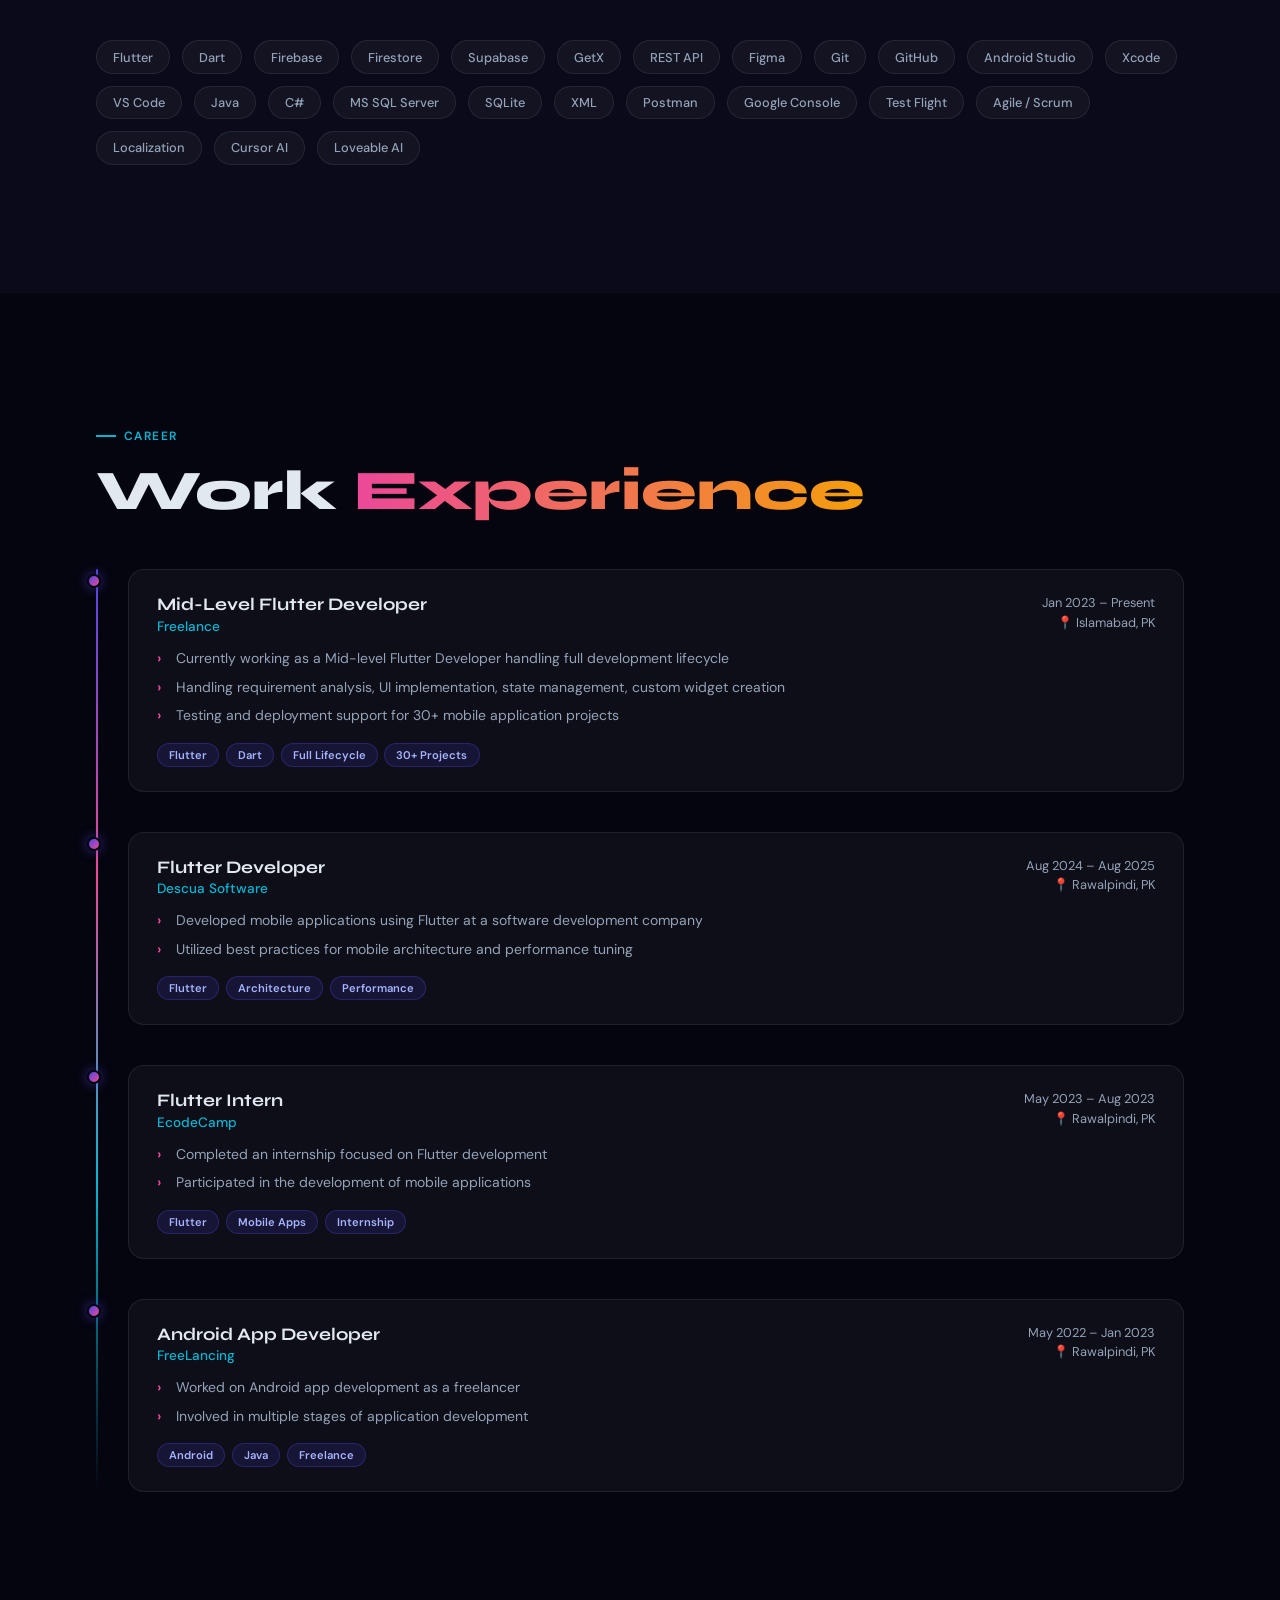
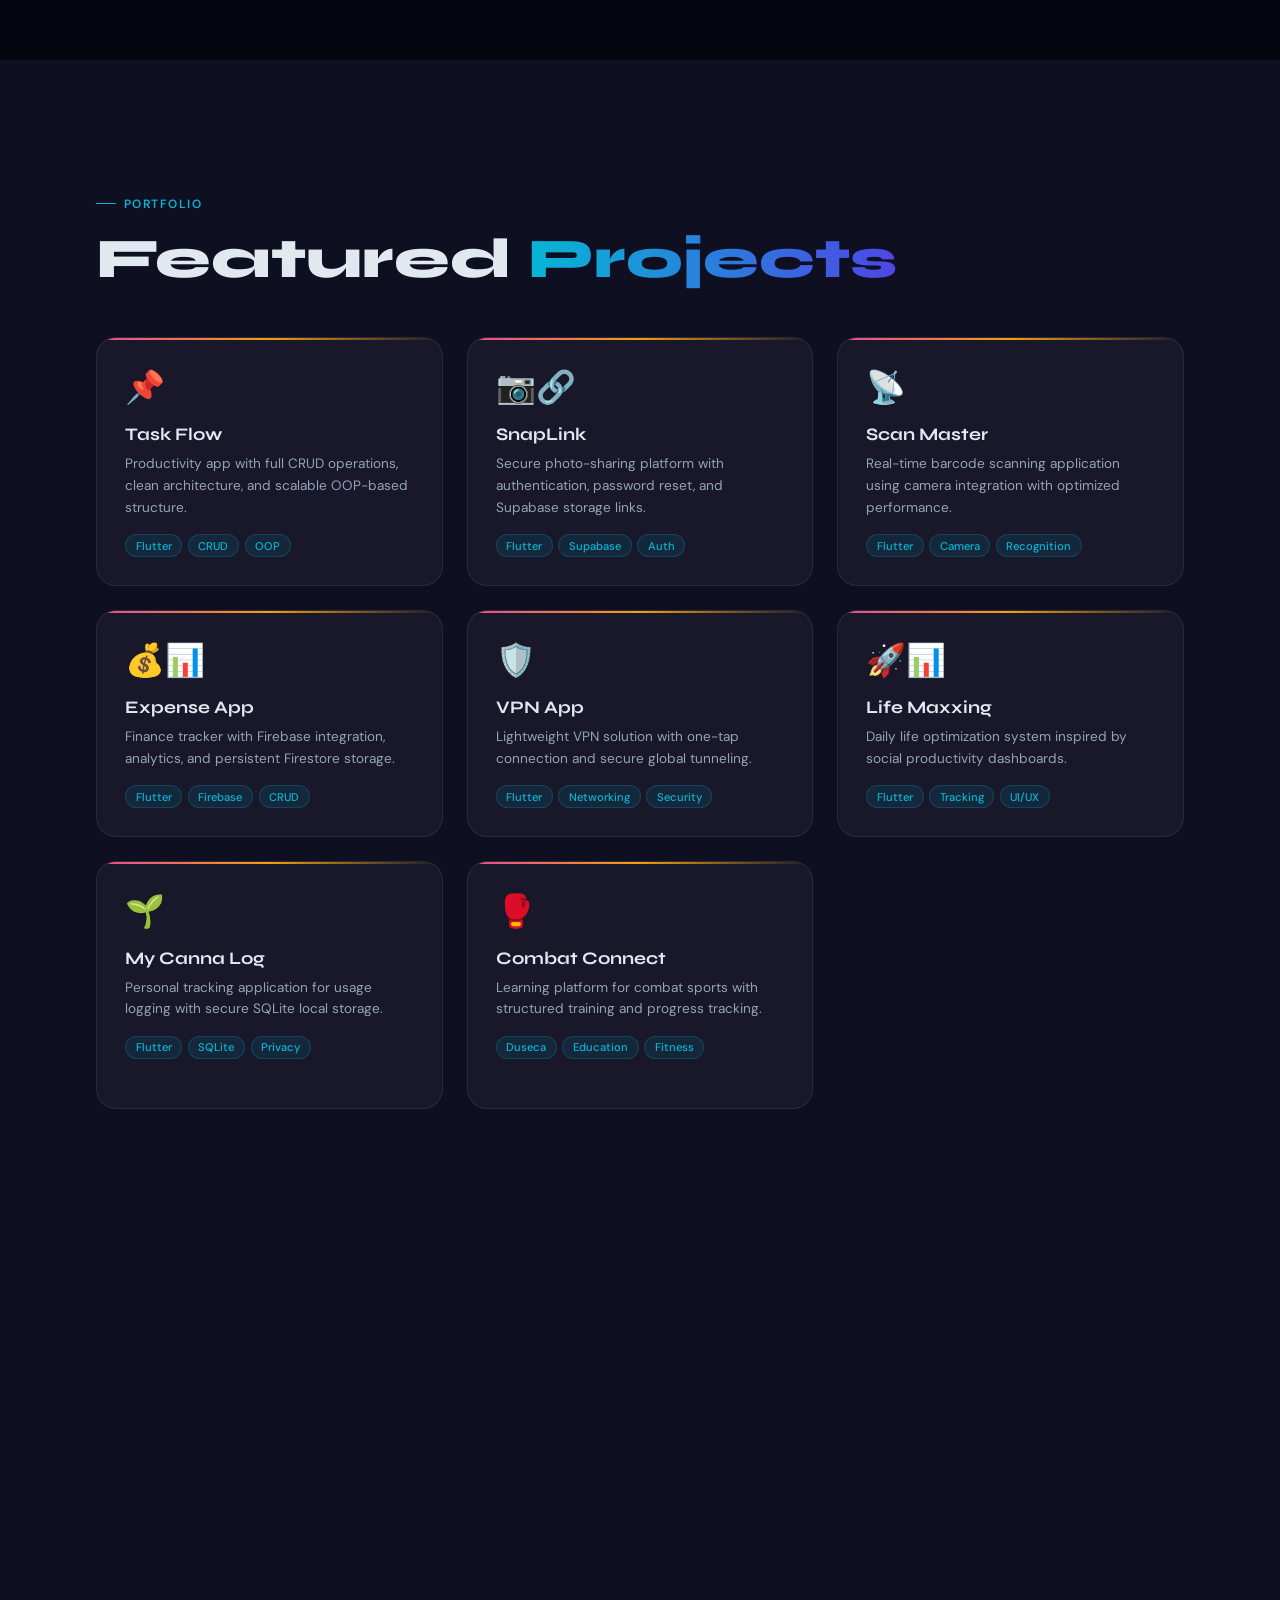
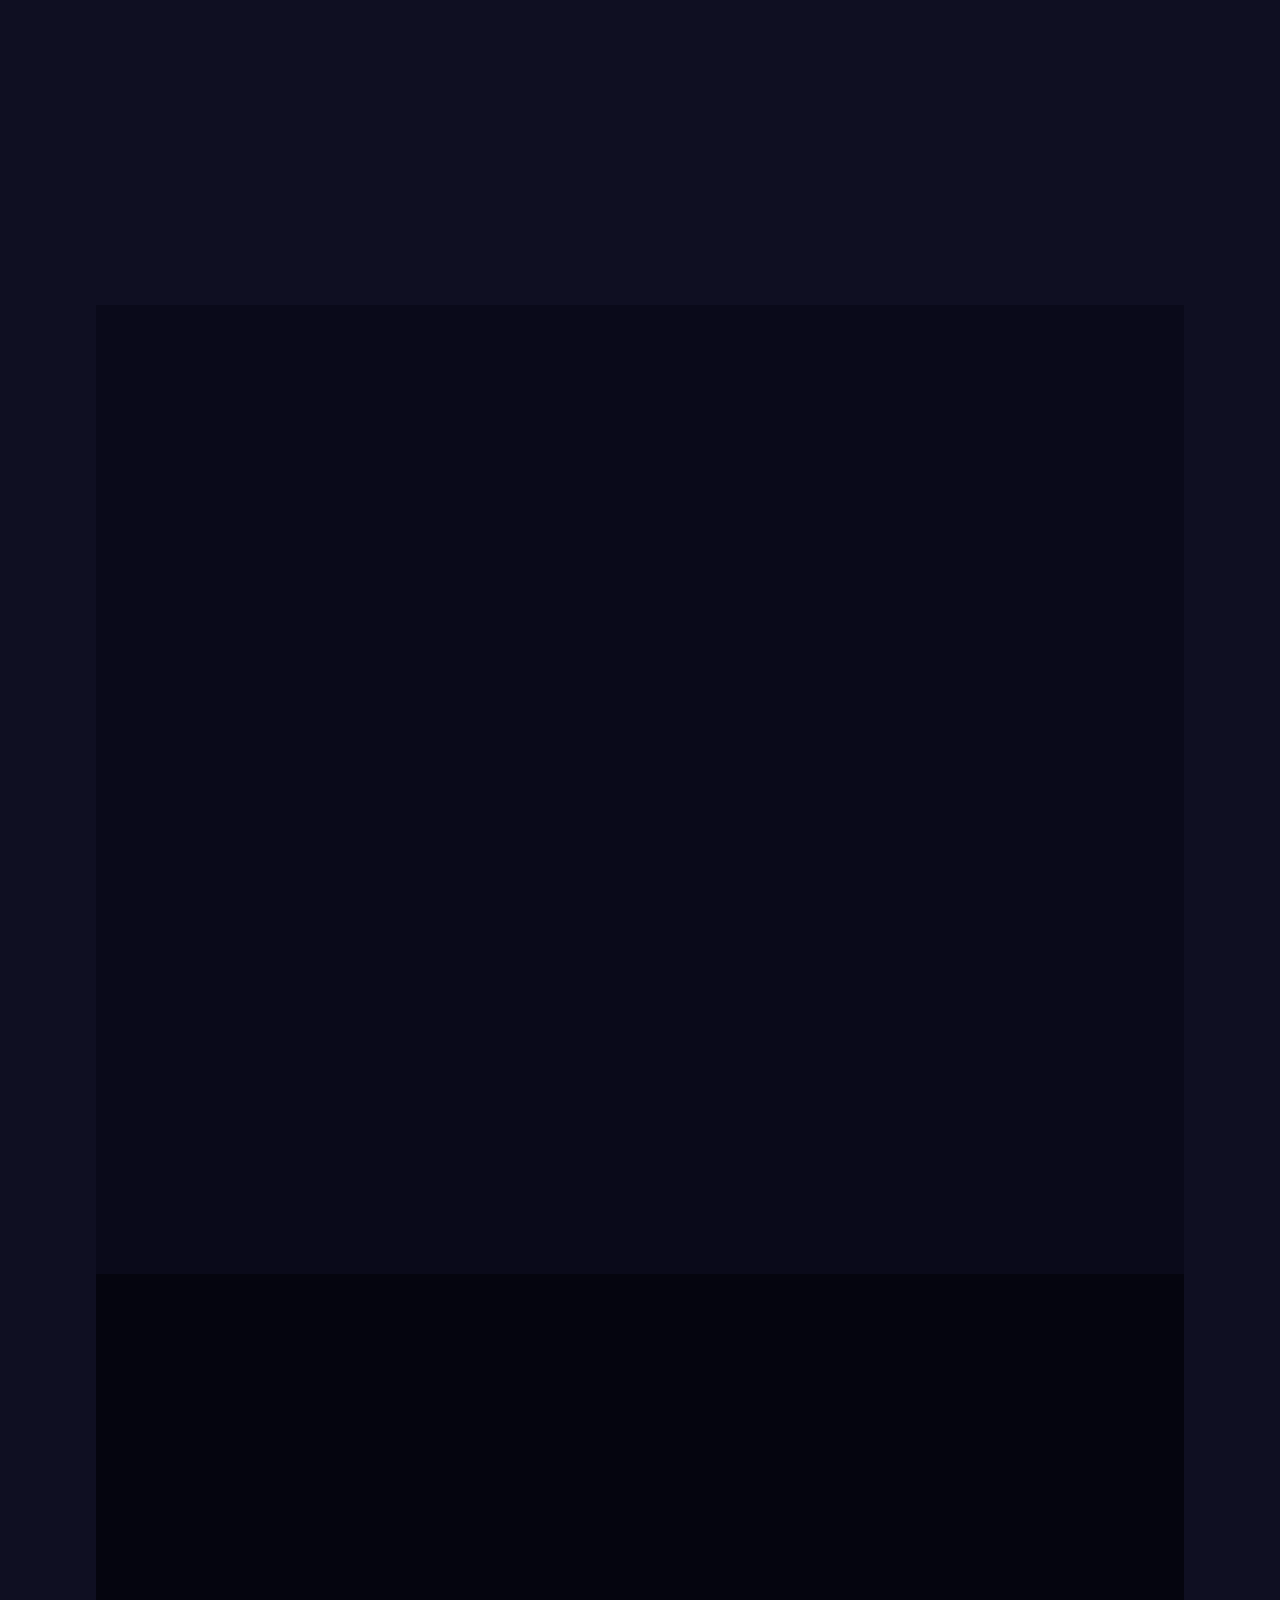
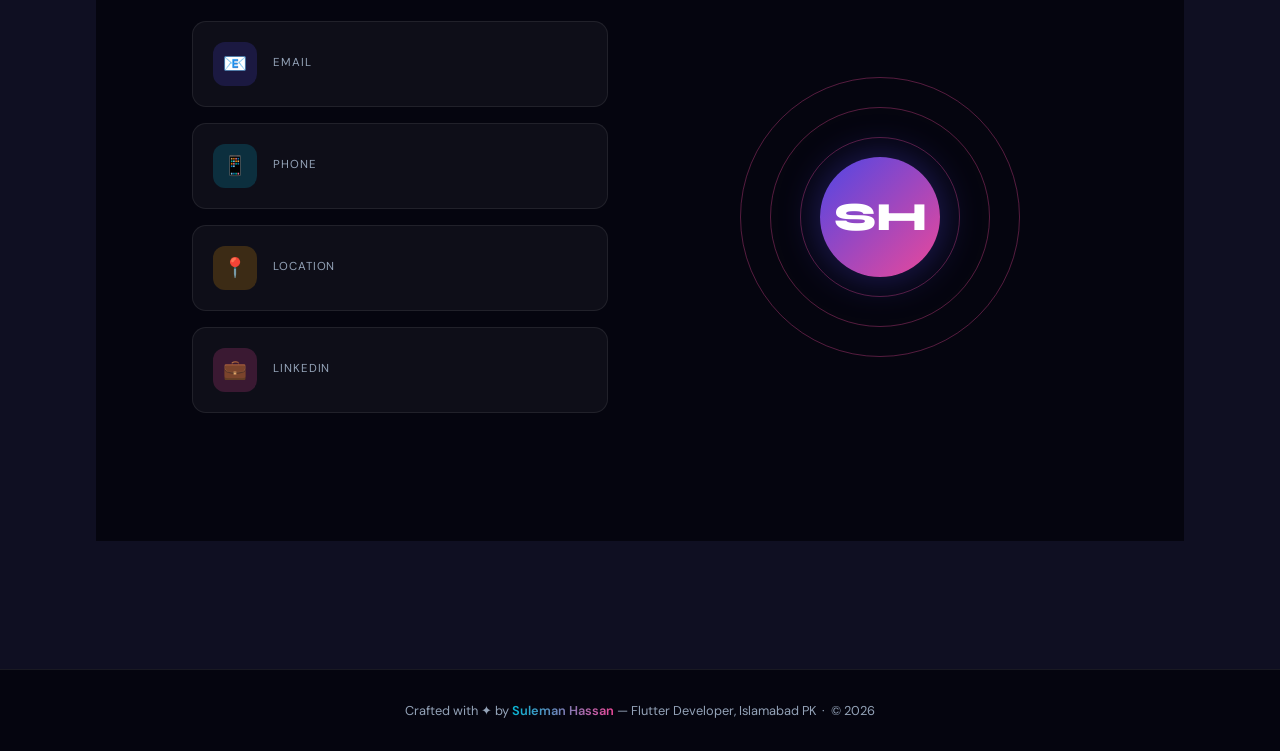
==== commit 557a371c: "26 April" ====
--- a/index.html
+++ b/index.html
@@ -1,2363 +1,749 @@
 <!DOCTYPE html>
 <html lang="en">
+
 <head>
-<meta charset="UTF-8">
-<meta name="viewport" content="width=device-width, initial-scale=1.0">
-<title>Suleman Hassan — Flutter Developer</title>
-<link rel="preconnect" href="https://fonts.googleapis.com">
-<link rel="preconnect" href="https://fonts.gstatic.com" crossorigin>
-<link href="https://fonts.googleapis.com/css2?family=Syne:wght@400;500;600;700;800&family=DM+Sans:ital,wght@0,300;0,400;0,500;0,600;1,400&display=swap" rel="stylesheet">
-<style>
-/* ============================================================
-   CSS VARIABLES & RESET
-============================================================ */
-:root {
-  --indigo:   #4f46e5;
-  --pink:     #ec4899;
-  --cyan:     #06b6d4;
-  --amber:    #f59e0b;
-  --bg:       #05050f;
-  --bg2:      #0a0a1a;
-  --bg3:      #0f0f22;
-  --glass:    rgba(255,255,255,0.04);
-  --glass-b:  rgba(255,255,255,0.08);
-  --text:     #e2e8f0;
-  --muted:    #94a3b8;
-  --border:   rgba(255,255,255,0.08);
-  --font-h:   'Syne', sans-serif;
-  --font-b:   'DM Sans', sans-serif;
-}
-*, *::before, *::after { box-sizing: border-box; margin: 0; padding: 0; }
-html { scroll-behavior: smooth; }
-body {
-  font-family: var(--font-b);
-  background: var(--bg);
-  color: var(--text);
-  overflow-x: hidden;
-  cursor: none;
-}
-
-/* ============================================================
-   SCROLLBAR
-============================================================ */
-::-webkit-scrollbar { width: 5px; }
-::-webkit-scrollbar-track { background: var(--bg); }
-::-webkit-scrollbar-thumb { background: linear-gradient(var(--indigo), var(--pink)); border-radius: 4px; }
-
-/* ============================================================
-   NOISE TEXTURE OVERLAY
-============================================================ */
-body::before {
-  content: '';
-  position: fixed;
-  inset: 0;
-  background-image: url("data:image/svg+xml,%3Csvg viewBox='0 0 256 256' xmlns='http://www.w3.org/2000/svg'%3E%3Cfilter id='noise'%3E%3CfeTurbulence type='fractalNoise' baseFrequency='0.9' numOctaves='4' stitchTiles='stitch'/%3E%3C/filter%3E%3Crect width='100%25' height='100%25' filter='url(%23noise)' opacity='0.04'/%3E%3C/svg%3E");
-  pointer-events: none;
-  z-index: 1000;
-  opacity: 0.4;
-}
-
-/* ============================================================
-   CUSTOM CURSOR
-============================================================ */
-#cursor-dot {
-  position: fixed; top: 0; left: 0;
-  width: 8px; height: 8px;
-  background: var(--cyan);
-  border-radius: 50%;
-  pointer-events: none;
-  z-index: 9999;
-  transform: translate(-50%, -50%);
-  box-shadow: 0 0 12px var(--cyan), 0 0 24px var(--cyan);
-  transition: transform 0.05s, background 0.2s;
-}
-#cursor-ring {
-  position: fixed; top: 0; left: 0;
-  width: 36px; height: 36px;
-  border: 1.5px solid rgba(6,182,212,0.5);
-  border-radius: 50%;
-  pointer-events: none;
-  z-index: 9998;
-  transform: translate(-50%, -50%);
-  transition: all 0.15s ease-out;
-}
-
-/* ============================================================
-   LOADING SCREEN
-============================================================ */
-#loader {
-  position: fixed; inset: 0;
-  background: var(--bg);
-  display: flex; flex-direction: column;
-  align-items: center; justify-content: center;
-  z-index: 9990;
-  transition: opacity 0.6s ease, visibility 0.6s ease;
-}
-#loader.hidden { opacity: 0; visibility: hidden; }
-.loader-initials {
-  font-family: var(--font-h);
-  font-size: clamp(4rem, 10vw, 7rem);
-  font-weight: 800;
-  background: linear-gradient(135deg, var(--indigo), var(--pink), var(--cyan), var(--amber));
-  background-size: 300%;
-  -webkit-background-clip: text;
-  -webkit-text-fill-color: transparent;
-  background-clip: text;
-  animation: shimmer 2s linear infinite;
-  letter-spacing: -2px;
-}
-.loader-bar-wrap {
-  width: 200px; height: 6px;
-  background: rgba(255,255,255,0.08);
-  border-radius: 10px;
-  margin-top: 2rem;
-  overflow: hidden;
-  box-shadow: inset 0 0 0 1px rgba(255,255,255,0.08), 0 0 14px rgba(79,70,229,0.15);
-}
-.loader-bar {
-  width: 0%;
-  height: 100%;
-  background: linear-gradient(90deg, #4f46e5 0%, #6a5cff 30%, #7f56ff 52%, #3bb7ff 82%, #4fd6f9 100%);
-  background-size: 220% 100%;
-  border-radius: 10px;
-  position: relative;
-  box-shadow: 0 0 16px rgba(79,70,229,0.45), 0 0 22px rgba(6,182,212,0.35);
-  animation: loadprogress 2s cubic-bezier(.22,.61,.36,1) forwards, loaderGradientFlow 1.1s linear infinite, loaderGlowPulse 0.95s ease-in-out infinite;
-}
-.loader-bar::after {
-  content: '';
-  position: absolute;
-  top: 0;
-  left: -40%;
-  width: 40%;
-  height: 100%;
-  background: linear-gradient(90deg, transparent, rgba(255,255,255,0.9), transparent);
-  filter: blur(0.4px);
-  animation: loaderShine 1s ease-in-out infinite;
-}
-@keyframes loadprogress {
-  from { width: 0%; }
-  to   { width: 100%; }
-}
-@keyframes loaderGradientFlow {
-  0% { background-position: 0% 50%; }
-  100% { background-position: 220% 50%; }
-}
-@keyframes loaderShine {
-  0% { left: -40%; opacity: 0.35; }
-  40% { opacity: 1; }
-  100% { left: 110%; opacity: 0.2; }
-}
-@keyframes loaderGlowPulse {
-  0%, 100% { filter: brightness(1); }
-  50% { filter: brightness(1.18); }
-}
-
-/* ============================================================
-   PARTICLE CANVAS
-============================================================ */
-#particle-canvas {
-  position: fixed; inset: 0;
-  z-index: 0;
-  pointer-events: none;
-}
-
-/* ============================================================
-   NAVBAR
-============================================================ */
-nav {
-  position: fixed; top: 0; left: 0; right: 0;
-  z-index: 500;
-  padding: 0 clamp(1.5rem, 5vw, 4rem);
-  height: 70px;
-  display: flex; align-items: center; justify-content: space-between;
-  background: rgba(5,5,15,0.6);
-  backdrop-filter: blur(20px);
-  -webkit-backdrop-filter: blur(20px);
-  border-bottom: 1px solid var(--border);
-  transform: translateY(-100%);
-  animation: slideDown 0.6s 2.2s ease forwards;
-}
-@keyframes slideDown { to { transform: translateY(0); } }
-.nav-logo {
-  font-family: var(--font-h);
-  font-weight: 800;
-  font-size: 1.3rem;
-  background: linear-gradient(90deg, var(--cyan), var(--pink));
-  -webkit-background-clip: text;
-  -webkit-text-fill-color: transparent;
-  background-clip: text;
-  text-decoration: none;
-}
-.nav-links { display: flex; gap: 2rem; list-style: none; }
-.nav-links a {
-  font-family: var(--font-b);
-  font-size: 0.875rem;
-  font-weight: 500;
-  color: var(--muted);
-  text-decoration: none;
-  position: relative;
-  padding-bottom: 2px;
-  transition: color 0.2s;
-}
-.nav-links a::after {
-  content: '';
-  position: absolute; bottom: 0; left: 0;
-  width: 0; height: 1.5px;
-  background: linear-gradient(90deg, var(--cyan), var(--pink));
-  transition: width 0.3s ease;
-}
-.nav-links a:hover { color: var(--text); }
-.nav-links a:hover::after { width: 100%; }
-.nav-toggle { display: none; flex-direction: column; gap: 5px; cursor: none; }
-.nav-toggle span { width: 24px; height: 2px; background: var(--text); border-radius: 2px; transition: all 0.3s; }
-
-/* ============================================================
-   WRAPPER / SECTIONS
-============================================================ */
-main { position: relative; z-index: 10; }
-section { padding: clamp(5rem, 10vw, 8rem) clamp(1.5rem, 8vw, 6rem); }
-.section-tag {
-  display: inline-flex; align-items: center; gap: 0.5rem;
-  font-family: var(--font-b); font-size: 0.75rem; font-weight: 600;
-  letter-spacing: 0.12em; text-transform: uppercase;
-  color: var(--cyan); margin-bottom: 1rem;
-}
-.section-tag::before {
-  content: '';
-  width: 20px; height: 1.5px;
-  background: var(--cyan);
-}
-.section-title {
-  font-family: var(--font-h);
-  font-size: clamp(2rem, 5vw, 3.5rem);
-  font-weight: 800;
-  line-height: 1.1;
-  margin-bottom: 1rem;
-}
-
-/* ============================================================
-   SCROLL REVEAL
-============================================================ */
-.reveal {
-  opacity: 0;
-  transform: translateY(40px);
-  transition: opacity 0.7s ease, transform 0.7s ease;
-}
-.reveal.from-left  { transform: translateX(-50px); }
-.reveal.from-right { transform: translateX(50px); }
-.reveal.visible { opacity: 1; transform: none; }
-
-/* ============================================================
-   SHIMMER ANIMATION
-============================================================ */
-@keyframes shimmer {
-  0%   { background-position: 0% 50%; }
-  100% { background-position: 300% 50%; }
-}
-
-/* ============================================================
-   HERO SECTION
-============================================================ */
-#hero {
-  min-height: 100vh;
-  display: flex; align-items: center;
-  padding-top: 100px;
-  gap: 4rem;
-}
-.hero-left { flex: 1; }
-.hero-right { flex: 0 0 380px; display: flex; justify-content: center; }
-
-.availability-tag {
-  display: inline-flex; align-items: center; gap: 0.5rem;
-  background: rgba(6,182,212,0.1);
-  border: 1px solid rgba(6,182,212,0.3);
-  border-radius: 100px;
-  padding: 0.4rem 1rem;
-  font-size: 0.8rem;
-  font-weight: 500;
-  color: var(--cyan);
-  margin-bottom: 1.5rem;
-}
-.availability-tag .dot {
-  width: 7px; height: 7px;
-  background: var(--cyan);
-  border-radius: 50%;
-  animation: pulse-dot 2s ease-in-out infinite;
-}
-@keyframes pulse-dot {
-  0%,100% { box-shadow: 0 0 0 0 rgba(6,182,212,0.4); }
-  50%      { box-shadow: 0 0 0 6px rgba(6,182,212,0); }
-}
-
-.hero-name {
-  font-family: var(--font-h);
-  font-size: clamp(3rem, 8vw, 6rem);
-  font-weight: 800;
-  line-height: 1;
-  margin-bottom: 0.5rem;
-  background: linear-gradient(135deg, #fff 0%, var(--cyan) 30%, var(--pink) 60%, var(--amber) 100%);
-  background-size: 300%;
-  -webkit-background-clip: text;
-  -webkit-text-fill-color: transparent;
-  background-clip: text;
-  animation: shimmer 4s linear infinite;
-}
-.hero-subtitle {
-  font-size: clamp(1.1rem, 2.5vw, 1.5rem);
-  color: var(--muted);
-  font-weight: 400;
-  margin-bottom: 0.8rem;
-}
-.hero-desc {
-  font-size: 1rem;
-  color: var(--muted);
-  line-height: 1.7;
-  max-width: 520px;
-  margin-bottom: 2rem;
-}
-.hero-ctas { display: flex; gap: 1rem; flex-wrap: wrap; }
-
-.btn-primary {
-  display: inline-flex; align-items: center; gap: 0.5rem;
-  padding: 0.85rem 1.8rem;
-  background: linear-gradient(135deg, var(--indigo), var(--pink));
-  color: #fff;
-  border: none;
-  border-radius: 10px;
-  font-family: var(--font-b);
-  font-size: 0.9rem;
-  font-weight: 600;
-  cursor: none;
-  text-decoration: none;
-  transition: transform 0.2s, box-shadow 0.2s;
-  box-shadow: 0 4px 20px rgba(79,70,229,0.4);
-}
-.btn-primary:hover { transform: translateY(-2px); box-shadow: 0 8px 30px rgba(236,72,153,0.4); }
-
-.btn-secondary {
-  display: inline-flex; align-items: center; gap: 0.5rem;
-  padding: 0.85rem 1.8rem;
-  background: transparent;
-  color: var(--text);
-  border: 1px solid var(--border);
-  border-radius: 10px;
-  font-family: var(--font-b);
-  font-size: 0.9rem;
-  font-weight: 600;
-  cursor: none;
-  text-decoration: none;
-  transition: border-color 0.2s, background 0.2s, transform 0.2s;
-}
-.btn-secondary:hover { border-color: var(--cyan); background: rgba(6,182,212,0.05); transform: translateY(-2px); }
-
-/* 3D floating card */
-.hero-card-wrap {
-  perspective: 800px;
-  position: relative;
-  display: flex; align-items: center; justify-content: center;
-  width: 320px; height: 380px;
-}
-.hero-card-wrap:hover .spinning-ring { animation-duration: 6s; border-color: rgba(6,182,212,0.5); }
-.hero-card-wrap:hover .spinning-ring-inner { animation-duration: 4.5s; border-color: rgba(236,72,153,0.4); }
-.hero-card-wrap::before {
-  content: '';
-  position: absolute;
-  width: 300px;
-  height: 300px;
-  border-radius: 50%;
-  background: radial-gradient(circle, rgba(236,72,153,0.2) 0%, rgba(79,70,229,0.08) 45%, transparent 70%);
-  filter: blur(16px);
-  animation: haloPulse 5s ease-in-out infinite;
-  z-index: 0;
-}
-.hero-glow {
-  position: absolute;
-  width: 200px; height: 200px;
-  border-radius: 50%;
-  background: radial-gradient(circle, rgba(79,70,229,0.5) 0%, transparent 70%);
-  animation: floatGlow 4s ease-in-out infinite;
-  filter: blur(30px);
-}
-@keyframes floatGlow {
-  0%,100% { transform: translateY(0) scale(1); }
-  50%      { transform: translateY(-20px) scale(1.1); }
-}
-.spinning-ring {
-  position: absolute;
-  width: 280px; height: 280px;
-  border: 2px dashed rgba(6,182,212,0.3);
-  border-radius: 50%;
-  animation: spinRing 12s linear infinite;
-}
-@keyframes spinRing { to { transform: rotate(360deg); } }
-.spinning-ring-inner {
-  position: absolute;
-  width: 240px; height: 240px;
-  border: 1px dashed rgba(236,72,153,0.25);
-  border-radius: 50%;
-  animation: spinRing 8s linear infinite reverse;
-}
-.hero-3d-card {
-  width: 220px;
-  background:
-    radial-gradient(130% 130% at 10% 8%, rgba(139,92,246,0.3) 0%, rgba(12,10,28,0.98) 38%),
-    linear-gradient(150deg, #151133 0%, #1a1035 45%, #111d35 100%);
-  border: 1px solid rgba(110,120,255,0.35);
-  border-radius: 24px;
-  padding: 1.45rem 1.3rem 1.35rem;
-  text-align: center;
-  animation: float3d 6s ease-in-out infinite;
-  position: relative;
-  z-index: 2;
-  transform-style: preserve-3d;
-  will-change: transform;
-  transition: transform 0.25s ease, box-shadow 0.35s ease, border-color 0.35s ease;
-  overflow: hidden;
-  box-shadow: 0 22px 65px rgba(79,70,229,0.22), 0 0 40px rgba(6,182,212,0.12), inset 0 1px 0 rgba(255,255,255,0.2);
-}
-.hero-card-spotlight {
-  position: absolute;
-  width: 160px;
-  height: 160px;
-  border-radius: 50%;
-  background: radial-gradient(circle, rgba(255,255,255,0.3) 0%, rgba(255,255,255,0.05) 35%, transparent 70%);
-  transform: translate(-50%, -50%);
-  left: 50%;
-  top: 50%;
-  opacity: 0;
-  pointer-events: none;
-  transition: opacity 0.25s ease;
-  mix-blend-mode: screen;
-  z-index: 3;
-}
-.hero-3d-card::before {
-  content: '';
-  position: absolute;
-  inset: 0;
-  border-radius: 24px;
-  background: linear-gradient(125deg, transparent 25%, rgba(255,255,255,0.28) 45%, transparent 60%);
-  transform: translateX(-130%);
-  transition: transform 0.65s ease;
-  pointer-events: none;
-}
-.hero-3d-card::after {
-  content: '';
-  position: absolute;
-  inset: 1px;
-  border-radius: 23px;
-  border: 1px solid rgba(255,255,255,0.12);
-  pointer-events: none;
-}
-.hero-3d-card:hover {
-  border-color: rgba(6,182,212,0.4);
-  box-shadow: 0 34px 80px rgba(79,70,229,0.25), 0 0 48px rgba(236,72,153,0.22);
-}
-.hero-card-wrap.intro-pending .card-badge,
-.hero-card-wrap.intro-pending .card-avatar,
-.hero-card-wrap.intro-pending .card-name,
-.hero-card-wrap.intro-pending .card-role,
-.hero-card-wrap.intro-pending .stat-item {
-  opacity: 0;
-  transform: translateY(12px) scale(0.96);
-}
-.hero-card-wrap.assemble-in .hero-3d-card {
-  animation: cardAssemble 0.8s cubic-bezier(.2,.8,.2,1) forwards, float3d 6s 0.8s ease-in-out infinite;
-}
-.hero-card-wrap.assemble-in .card-badge { animation: cardElementIn 0.38s 0.1s ease forwards; }
-.hero-card-wrap.assemble-in .card-avatar { animation: cardElementIn 0.42s 0.2s ease forwards, avatarBreath 3.2s 1.1s ease-in-out infinite; }
-.hero-card-wrap.assemble-in .card-name { animation: cardElementIn 0.38s 0.3s ease forwards; }
-.hero-card-wrap.assemble-in .card-role { animation: cardElementIn 0.38s 0.38s ease forwards; }
-.hero-card-wrap.assemble-in .stat-item:nth-child(1) { animation: cardElementIn 0.38s 0.46s ease forwards; }
-.hero-card-wrap.assemble-in .stat-item:nth-child(2) { animation: cardElementIn 0.38s 0.52s ease forwards; }
-.hero-card-wrap.assemble-in .stat-item:nth-child(3) { animation: cardElementIn 0.38s 0.58s ease forwards; }
-.hero-card-wrap.assemble-in .stat-item:nth-child(4) { animation: cardElementIn 0.38s 0.64s ease forwards; }
-.hero-card-wrap:hover .hero-card-spotlight {
-  opacity: 1;
-}
-.hero-3d-card:hover::before {
-  transform: translateX(130%);
-}
-@keyframes float3d {
-  0%,100% { transform: translateY(0) rotateY(-5deg) rotateX(3deg); }
-  33%      { transform: translateY(-15px) rotateY(5deg) rotateX(-3deg); }
-  66%      { transform: translateY(-8px) rotateY(0deg) rotateX(5deg); }
-}
-.card-badge {
-  display: inline-flex;
-  align-items: center;
-  gap: 0.35rem;
-  font-size: 0.62rem;
-  font-weight: 600;
-  letter-spacing: 0.08em;
-  text-transform: uppercase;
-  color: #b7f9ff;
-  background: rgba(6,182,212,0.1);
-  border: 1px solid rgba(6,182,212,0.5);
-  border-radius: 999px;
-  padding: 0.28rem 0.6rem;
-  margin-bottom: 0.8rem;
-}
-.card-badge .live-dot {
-  width: 6px;
-  height: 6px;
-  border-radius: 50%;
-  background: var(--cyan);
-  box-shadow: 0 0 0 0 rgba(6,182,212,0.45);
-  animation: pulse-dot 2s ease-in-out infinite;
-}
-.card-avatar {
-  width: 80px; height: 80px;
-  border-radius: 50%;
-  background: linear-gradient(135deg, var(--indigo), var(--pink));
-  display: flex; align-items: center; justify-content: center;
-  margin: 0 auto 1rem;
-  font-family: var(--font-h);
-  font-size: 1.8rem;
-  font-weight: 800;
-  color: #fff;
-  box-shadow: 0 0 30px rgba(79,70,229,0.5);
-  position: relative;
-  z-index: 4;
-  transition: transform 0.25s ease;
-  animation: avatarBreath 3.2s ease-in-out infinite;
-}
-.card-name {
-  font-family: var(--font-h);
-  font-size: 1rem;
-  font-weight: 700;
-  margin-bottom: 0.25rem;
-  position: relative;
-  z-index: 4;
-  transition: transform 0.25s ease;
-}
-.card-role {
-  font-size: 0.75rem;
-  color: var(--cyan);
-  margin-bottom: 1.25rem;
-  font-weight: 500;
-  position: relative;
-  z-index: 4;
-  transition: transform 0.25s ease;
-}
-.card-stats {
-  display: grid; grid-template-columns: 1fr 1fr;
-  gap: 0.75rem;
-  position: relative;
-  z-index: 4;
-}
-.stat-item {
-  text-align: center;
-  background: rgba(8,12,34,0.82);
-  border: 1px solid rgba(120,130,255,0.24);
-  border-radius: 12px;
-  padding: 0.45rem 0.25rem;
-  transition: transform 0.2s ease, border-color 0.25s ease, background 0.25s ease, box-shadow 0.25s ease;
-  will-change: transform;
-}
-.stat-item:hover {
-  transform: translateY(-3px);
-  border-color: rgba(6,182,212,0.5);
-  background: rgba(12,20,52,0.95);
-  box-shadow: 0 10px 18px rgba(6,182,212,0.18);
-}
-.stat-num {
-  font-family: var(--font-h);
-  font-size: 1.4rem;
-  font-weight: 800;
-  background: linear-gradient(135deg, var(--cyan), var(--pink));
-  -webkit-background-clip: text;
-  -webkit-text-fill-color: transparent;
-  background-clip: text;
-}
-.stat-label { font-size: 0.65rem; color: var(--muted); margin-top: 2px; }
-.card-orb {
-  position: absolute;
-  border-radius: 50%;
-  pointer-events: none;
-  filter: blur(1px);
-  z-index: 1;
-}
-.card-orb.o1 {
-  width: 11px;
-  height: 11px;
-  top: 78px;
-  right: 46px;
-  background: rgba(6,182,212,0.9);
-  animation: orbFloat1 5.5s ease-in-out infinite;
-}
-.card-orb.o2 {
-  width: 8px;
-  height: 8px;
-  top: 180px;
-  left: 40px;
-  background: rgba(236,72,153,0.8);
-  animation: orbFloat2 6s ease-in-out infinite;
-}
-.card-orb.o3 {
-  width: 6px;
-  height: 6px;
-  bottom: 80px;
-  right: 42px;
-  background: rgba(245,158,11,0.85);
-  animation: orbFloat3 4.5s ease-in-out infinite;
-}
-@keyframes haloPulse {
-  0%, 100% { transform: scale(0.95); opacity: 0.65; }
-  50% { transform: scale(1.08); opacity: 0.95; }
-}
-@keyframes avatarBreath {
-  0%,100% { transform: translateY(0) scale(1); box-shadow: 0 0 30px rgba(79,70,229,0.5); }
-  50% { transform: translateY(-3px) scale(1.03); box-shadow: 0 0 40px rgba(236,72,153,0.45); }
-}
-@keyframes cardAssemble {
-  0% { opacity: 0; transform: scale(0.85) rotateX(20deg) rotateY(-16deg) translateY(18px); filter: blur(4px) brightness(1.2); }
-  100% { opacity: 1; transform: scale(1) rotateX(0) rotateY(0) translateY(0); filter: blur(0) brightness(1); }
-}
-@keyframes cardElementIn {
-  0% { opacity: 0; transform: translateY(10px) scale(0.96); }
-  100% { opacity: 1; transform: translateY(0) scale(1); }
-}
-@keyframes clickRipple {
-  0% { transform: translate(-50%, -50%) scale(0.2); opacity: 0.65; }
-  100% { transform: translate(-50%, -50%) scale(1.65); opacity: 0; }
-}
-.hero-click-ripple {
-  position: absolute;
-  width: 110px;
-  height: 110px;
-  border-radius: 50%;
-  background: radial-gradient(circle, rgba(6,182,212,0.45) 0%, rgba(236,72,153,0.25) 42%, transparent 72%);
-  pointer-events: none;
-  z-index: 3;
-  animation: clickRipple 0.7s ease-out forwards;
-}
-@keyframes orbFloat1 {
-  0%,100% { transform: translateY(0) translateX(0); opacity: 0.8; }
-  50% { transform: translateY(-12px) translateX(6px); opacity: 1; }
-}
-@keyframes orbFloat2 {
-  0%,100% { transform: translateY(0) translateX(0); opacity: 0.75; }
-  50% { transform: translateY(-8px) translateX(-4px); opacity: 1; }
-}
-@keyframes orbFloat3 {
-  0%,100% { transform: translateY(0) scale(1); opacity: 0.8; }
-  50% { transform: translateY(-9px) scale(1.15); opacity: 1; }
-}
-
-/* ============================================================
-   MARQUEE
-============================================================ */
-.marquee-section {
-  padding: 2rem clamp(1.5rem, 8vw, 6rem);
-  border-top: 1px solid var(--border);
-  border-bottom: 1px solid var(--border);
-  overflow: hidden;
-  background: var(--bg2);
-  position: relative; z-index: 10;
-}
-.marquee-track {
-  display: flex; gap: 3rem;
-  width: max-content;
-  animation: marquee 25s linear infinite;
-}
-@keyframes marquee { to { transform: translateX(-50%); } }
-.marquee-item {
-  display: flex; align-items: center; gap: 0.75rem;
-  font-family: var(--font-h); font-size: 0.85rem; font-weight: 600;
-  color: var(--muted); white-space: nowrap;
-  letter-spacing: 0.05em;
-}
-.marquee-item span { color: var(--pink); font-size: 1.1rem; }
-
-/* ============================================================
-   SKILLS SECTION
-============================================================ */
-#skills { background: var(--bg2); }
-.skills-grid {
-  display: grid;
-  grid-template-columns: 1fr 1fr;
-  gap: 2rem;
-  margin-top: 3rem;
-}
-.skill-item { margin-bottom: 1.25rem; }
-.skill-info {
-  display: flex; justify-content: space-between;
-  margin-bottom: 0.4rem;
-}
-.skill-name { font-size: 0.9rem; font-weight: 500; }
-.skill-pct { font-size: 0.8rem; color: var(--muted); }
-.skill-bar-track {
-  height: 6px;
-  background: rgba(255,255,255,0.06);
-  border-radius: 6px;
-  overflow: hidden;
-  position: relative;
-  box-shadow: inset 0 0 0 1px rgba(255,255,255,0.08);
-}
-.skill-bar-fill {
-  height: 100%;
-  border-radius: 6px;
-  width: 0%;
-  transition: width 1.2s cubic-bezier(.4,0,.2,1);
-  position: relative;
-  overflow: hidden;
-  background-size: 220% 100%;
-  box-shadow: 0 0 10px rgba(79,70,229,0.25);
-}
-.skill-bar-fill::before,
-.skill-bar-fill::after {
-  content: '';
-  position: absolute;
-  top: 0;
-  height: 100%;
-  pointer-events: none;
-}
-.skill-bar-fill::before {
-  left: -28%;
-  width: 28%;
-  background: linear-gradient(90deg, transparent, rgba(255,255,255,0.88), transparent);
-  opacity: 0;
-  transform: translateX(0);
-}
-.skill-bar-fill::after {
-  inset: 0;
-  background: linear-gradient(90deg, transparent, rgba(255,255,255,0.45), transparent);
-  transform: translateX(-120%);
-  animation: none;
-}
-.skill-bar-fill.animating {
-  animation: skillBarFlow 0.95s linear infinite, skillBarPulse 0.9s ease-in-out infinite;
-}
-.skill-bar-fill.animating::before {
-  opacity: 1;
-  animation: skillBarHead 0.9s ease-in-out infinite;
-}
-.skill-bar-fill.animating::after {
-  animation: skillBarShimmer 1.1s ease-in-out infinite;
-}
-.skill-bar-fill.animated::after {
-  animation: sweepShimmer 1.2s ease forwards;
-}
-@keyframes sweepShimmer {
-  to { transform: translateX(240%); }
-}
-@keyframes skillBarFlow {
-  0% { background-position: 0% 50%; }
-  100% { background-position: 220% 50%; }
-}
-@keyframes skillBarShimmer {
-  0% { transform: translateX(-120%); opacity: 0.35; }
-  35% { opacity: 1; }
-  100% { transform: translateX(180%); opacity: 0.2; }
-}
-@keyframes skillBarHead {
-  0% { left: -28%; opacity: 0.2; }
-  50% { opacity: 1; }
-  100% { left: 105%; opacity: 0.2; }
-}
-@keyframes skillBarPulse {
-  0%,100% { filter: brightness(1); }
-  50% { filter: brightness(1.2); }
-}
-.skill-bar-fill.c1 { background: linear-gradient(90deg, var(--indigo), var(--cyan)); }
-.skill-bar-fill.c2 { background: linear-gradient(90deg, var(--pink), var(--amber)); }
-.skill-bar-fill.c3 { background: linear-gradient(90deg, var(--cyan), var(--indigo)); }
-.skill-bar-fill.c4 { background: linear-gradient(90deg, var(--amber), var(--pink)); }
-
-/* Tech chips */
-.tech-cloud {
-  margin-top: 3rem;
-  display: flex; flex-wrap: wrap; gap: 0.75rem;
-}
-.tech-chip {
-  padding: 0.45rem 1rem;
-  background: var(--glass);
-  border: 1px solid var(--border);
-  border-radius: 100px;
-  font-size: 0.8rem;
-  font-weight: 500;
-  color: var(--muted);
-  transition: transform 0.3s, color 0.3s, border-color 0.3s, box-shadow 0.3s;
-}
-.tech-chip:hover {
-  transform: translateY(-4px);
-  color: var(--text);
-  border-color: var(--cyan);
-  box-shadow: 0 4px 20px rgba(6,182,212,0.2);
-}
-
-/* ============================================================
-   EXPERIENCE SECTION
-============================================================ */
-#experience { background: var(--bg); }
-.timeline {
-  position: relative;
-  margin-top: 3rem;
-  padding-left: 2rem;
-}
-.timeline::before {
-  content: '';
-  position: absolute; left: 0; top: 0; bottom: 0;
-  width: 2px;
-  background: linear-gradient(to bottom, var(--indigo), var(--pink), var(--cyan), transparent);
-  border-radius: 2px;
-}
-.timeline-item {
-  position: relative;
-  margin-bottom: 2.5rem;
-}
-.timeline-dot {
-  position: absolute;
-  left: -2.55rem;
-  top: 0.3rem;
-  width: 14px; height: 14px;
-  border-radius: 50%;
-  background: linear-gradient(135deg, var(--indigo), var(--pink));
-  box-shadow: 0 0 12px rgba(79,70,229,0.6);
-  border: 2px solid var(--bg);
-}
-.exp-card {
-  background: var(--glass);
-  border: 1px solid var(--border);
-  border-radius: 16px;
-  padding: 1.5rem 1.75rem;
-  transition: transform 0.3s, box-shadow 0.3s, border-color 0.3s;
-}
-.exp-card:hover {
-  transform: translateX(8px);
-  border-color: rgba(79,70,229,0.4);
-  box-shadow: 0 8px 40px rgba(79,70,229,0.15);
-}
-.exp-header {
-  display: flex; align-items: flex-start; justify-content: space-between;
-  flex-wrap: wrap; gap: 0.5rem;
-  margin-bottom: 0.75rem;
-}
-.exp-title {
-  font-family: var(--font-h);
-  font-size: 1.1rem;
-  font-weight: 700;
-}
-.exp-company {
-  font-size: 0.85rem;
-  color: var(--cyan);
-  font-weight: 500;
-  margin-top: 0.15rem;
-}
-.exp-meta {
-  text-align: right;
-  font-size: 0.8rem;
-  color: var(--muted);
-}
-.exp-dates { margin-bottom: 0.15rem; }
-.exp-location { display: flex; align-items: center; gap: 0.25rem; justify-content: flex-end; }
-.exp-desc { font-size: 0.9rem; color: var(--muted); line-height: 1.7; margin-bottom: 1rem; }
-.exp-bullets { list-style: none; margin-bottom: 1rem; }
-.exp-bullets li {
-  font-size: 0.875rem;
-  color: var(--muted);
-  padding-left: 1.2rem;
-  position: relative;
-  margin-bottom: 0.4rem;
-  line-height: 1.6;
-}
-.exp-bullets li::before {
-  content: '›';
-  position: absolute; left: 0;
-  color: var(--pink);
-  font-weight: 700;
-}
-.badge-chips { display: flex; flex-wrap: wrap; gap: 0.4rem; }
-.badge-chip {
-  padding: 0.25rem 0.7rem;
-  background: rgba(79,70,229,0.15);
-  border: 1px solid rgba(79,70,229,0.3);
-  border-radius: 100px;
-  font-size: 0.7rem;
-  font-weight: 600;
-  color: var(--indigo);
-  color: #a5b4fc;
-}
-
-/* ============================================================
-   PROJECTS SECTION
-============================================================ */
-#projects { background: var(--bg3); }
-.projects-grid {
-  display: grid;
-  grid-template-columns: repeat(3, 1fr);
-  gap: 1.5rem;
-  margin-top: 3rem;
-}
-.project-card {
-  background: var(--glass);
-  border: 1px solid var(--border);
-  border-radius: 20px;
-  padding: 1.75rem;
-  position: relative;
-  overflow: hidden;
-  transition: transform 0.3s, box-shadow 0.3s;
-}
-.project-card::before {
-  content: '';
-  position: absolute; top: 0; left: -100%; right: 0;
-  height: 2px;
-  background: linear-gradient(90deg, transparent, var(--cyan), var(--pink), var(--amber), transparent);
-  transition: left 0.5s ease;
-}
-.project-card:hover::before { left: 0; }
-.project-card:hover {
-  transform: translateY(-8px);
-  box-shadow: 0 20px 60px rgba(6,182,212,0.1);
-  border-color: rgba(6,182,212,0.2);
-}
-.proj-emoji { font-size: 2rem; margin-bottom: 1rem; }
-.proj-name {
-  font-family: var(--font-h);
-  font-size: 1.1rem;
-  font-weight: 700;
-  margin-bottom: 0.5rem;
-}
-.proj-desc {
-  font-size: 0.85rem;
-  color: var(--muted);
-  line-height: 1.6;
-  margin-bottom: 1rem;
-}
-.proj-tags { display: flex; flex-wrap: wrap; gap: 0.35rem; }
-.proj-tag {
-  padding: 0.2rem 0.6rem;
-  background: rgba(6,182,212,0.1);
-  border: 1px solid rgba(6,182,212,0.2);
-  border-radius: 100px;
-  font-size: 0.7rem;
-  color: var(--cyan);
-  font-weight: 500;
-}
-
-/* ============================================================
-   EDUCATION SECTION
-============================================================ */
-#education { background: var(--bg2); }
-.edu-grid { display: grid; grid-template-columns: 1fr 1fr; gap: 1.5rem; margin-top: 3rem; }
-.edu-card {
-  background: var(--glass);
-  border: 1px solid var(--border);
-  border-radius: 20px;
-  padding: 1.75rem;
-  transition: border-color 0.3s, transform 0.3s;
-}
-.edu-card:hover { border-color: rgba(245,158,11,0.3); transform: translateY(-4px); }
-.edu-icon {
-  width: 48px; height: 48px;
-  border-radius: 12px;
-  background: linear-gradient(135deg, rgba(245,158,11,0.2), rgba(236,72,153,0.2));
-  display: flex; align-items: center; justify-content: center;
-  font-size: 1.4rem;
-  margin-bottom: 1rem;
-}
-.edu-degree { font-family: var(--font-h); font-size: 1rem; font-weight: 700; margin-bottom: 0.4rem; }
-.edu-inst { font-size: 0.85rem; color: var(--cyan); margin-bottom: 0.5rem; font-weight: 500; }
-.edu-meta { font-size: 0.8rem; color: var(--muted); display: flex; gap: 1rem; flex-wrap: wrap; }
-
-/* Certifications */
-.certs-grid { display: grid; grid-template-columns: repeat(2, 1fr); gap: 1rem; margin-top: 2rem; }
-.cert-card {
-  background: var(--glass);
-  border: 1px solid var(--border);
-  border-radius: 14px;
-  padding: 1.25rem;
-  transition: border-color 0.3s;
-}
-.cert-card:hover { border-color: rgba(245,158,11,0.3); }
-.cert-name { font-family: var(--font-h); font-size: 0.9rem; font-weight: 700; margin-bottom: 0.3rem; }
-.cert-org { font-size: 0.75rem; color: var(--amber); margin-bottom: 0.3rem; font-weight: 500; }
-.cert-date { font-size: 0.72rem; color: var(--muted); }
-
-/* ============================================================
-   CONTACT SECTION
-============================================================ */
-#contact { background: var(--bg); }
-.contact-wrap {
-  display: grid;
-  grid-template-columns: 1fr 1fr;
-  gap: 4rem;
-  align-items: center;
-  margin-top: 3rem;
-}
-.contact-cards { display: flex; flex-direction: column; gap: 1rem; }
-.contact-card {
-  display: flex; align-items: center; gap: 1rem;
-  background: var(--glass);
-  border: 1px solid var(--border);
-  border-radius: 14px;
-  padding: 1.25rem;
-  transition: transform 0.3s, border-color 0.3s, box-shadow 0.3s;
-  text-decoration: none;
-  color: inherit;
-}
-.contact-card:hover {
-  transform: translateX(8px);
-  border-color: rgba(236,72,153,0.3);
-  box-shadow: 0 4px 20px rgba(236,72,153,0.1);
-}
-.contact-icon {
-  width: 44px; height: 44px;
-  border-radius: 12px;
-  display: flex; align-items: center; justify-content: center;
-  font-size: 1.2rem;
-  flex-shrink: 0;
-}
-.contact-icon.email   { background: rgba(79,70,229,0.2); }
-.contact-icon.phone   { background: rgba(6,182,212,0.2); }
-.contact-icon.loc     { background: rgba(245,158,11,0.2); }
-.contact-icon.avail   { background: rgba(236,72,153,0.2); }
-.contact-label { font-size: 0.72rem; color: var(--muted); text-transform: uppercase; letter-spacing: 0.08em; margin-bottom: 0.15rem; }
-.contact-value { font-size: 0.9rem; font-weight: 500; }
-
-/* Pulsing avatar */
-.contact-avatar-wrap {
-  display: flex; align-items: center; justify-content: center;
-  position: relative;
-}
-.ripple-ring {
-  position: absolute;
-  border-radius: 50%;
-  border: 1.5px solid rgba(236,72,153,0.35);
-  animation: rippleOut 3s ease-out infinite;
-}
-.ripple-ring:nth-child(1) { width: 160px; height: 160px; animation-delay: 0s; }
-.ripple-ring:nth-child(2) { width: 220px; height: 220px; animation-delay: 1s; }
-.ripple-ring:nth-child(3) { width: 280px; height: 280px; animation-delay: 2s; }
-@keyframes rippleOut {
-  0%   { transform: scale(0.9); opacity: 0.7; }
-  100% { transform: scale(1.1); opacity: 0; }
-}
-.contact-big-avatar {
-  width: 120px; height: 120px;
-  border-radius: 50%;
-  background: linear-gradient(135deg, var(--indigo), var(--pink));
-  display: flex; align-items: center; justify-content: center;
-  font-family: var(--font-h);
-  font-size: 2.5rem;
-  font-weight: 800;
-  color: #fff;
-  position: relative; z-index: 2;
-  box-shadow: 0 0 40px rgba(79,70,229,0.4);
-  animation: pulse-avatar 3s ease-in-out infinite;
-}
-@keyframes pulse-avatar {
-  0%,100% { box-shadow: 0 0 40px rgba(79,70,229,0.4); }
-  50%      { box-shadow: 0 0 70px rgba(236,72,153,0.5); }
-}
-
-/* ============================================================
-   FOOTER
-============================================================ */
-footer {
-  position: relative; z-index: 10;
-  text-align: center;
-  padding: 2rem clamp(1.5rem, 8vw, 6rem);
-  border-top: 1px solid var(--border);
-  font-size: 0.8rem;
-  color: var(--muted);
-  background: var(--bg);
-}
-footer span {
-  background: linear-gradient(90deg, var(--cyan), var(--pink));
-  -webkit-background-clip: text;
-  -webkit-text-fill-color: transparent;
-  background-clip: text;
-  font-weight: 600;
-}
-
-/* ============================================================
-   RESPONSIVE
-============================================================ */
-@media (max-width: 900px) {
-  #hero { flex-direction: column; text-align: center; align-items: center; }
-  .hero-right { flex: none; }
-  .hero-ctas { justify-content: center; }
-  .hero-desc { margin-left: auto; margin-right: auto; }
-  .skills-grid { grid-template-columns: 1fr; }
-  .projects-grid { grid-template-columns: 1fr 1fr; }
-  .edu-grid { grid-template-columns: 1fr; }
-  .certs-grid { grid-template-columns: 1fr; }
-  .contact-wrap { grid-template-columns: 1fr; }
-}
-@media (max-width: 600px) {
-  .projects-grid { grid-template-columns: 1fr; }
-  .nav-links { display: none; }
-  .nav-toggle { display: flex; }
-  nav { height: 60px; }
-  .hero-card-wrap { width: 260px; height: 300px; }
-  .hero-3d-card { width: 180px; }
-  .nav-links.open {
-    display: flex; flex-direction: column;
-    position: absolute; top: 60px; left: 0; right: 0;
-    background: rgba(5,5,15,0.95);
-    backdrop-filter: blur(20px);
-    padding: 1.5rem 2rem;
-    border-bottom: 1px solid var(--border);
-    gap: 1.25rem;
-  }
-}
-</style>
+  <meta charset="UTF-8">
+  <meta name="viewport" content="width=device-width, initial-scale=1.0">
+  <title>Suleman Hassan — Flutter Developer</title>
+  <link rel="preconnect" href="https://fonts.googleapis.com">
+  <link rel="preconnect" href="https://fonts.gstatic.com" crossorigin>
+  <link
+    href="https://fonts.googleapis.com/css2?family=Syne:wght@400;500;600;700;800&family=DM+Sans:ital,wght@0,300;0,400;0,500;0,600;1,400&display=swap"
+    rel="stylesheet">
+  <link rel="stylesheet" href="assets/css/styles.css">
 </head>
+
 <body>
 
-<!-- CURSOR -->
-<div id="cursor-dot"></div>
-<div id="cursor-ring"></div>
-
-<!-- LOADER -->
-<div id="loader">
-  <div class="loader-initials">SH</div>
-  <div class="loader-bar-wrap">
-    <div class="loader-bar"></div>
-  </div>
-</div>
-
-<!-- PARTICLE CANVAS -->
-<canvas id="particle-canvas"></canvas>
-
-<!-- NAVBAR -->
-<nav id="navbar">
-  <a href="#hero" class="nav-logo">Suleman Hassan</a>
-  <ul class="nav-links" id="navLinks">
-    <li><a href="#skills">Skills</a></li>
-    <li><a href="#experience">Experience</a></li>
-    <li><a href="#projects">Projects</a></li>
-    <li><a href="#education">Education</a></li>
-    <li><a href="#contact">Contact</a></li>
-  </ul>
-  <div class="nav-toggle" id="navToggle" onclick="toggleNav()">
-    <span></span><span></span><span></span>
-  </div>
-</nav>
-
-<main>
-
-   
-
-<!-- ========== HERO ========== -->
-<!-- <section id="hero">
-  <div class="hero-left reveal from-left">
-    <div class="availability-tag">
-      <div class="dot"></div>
-      Available for opportunities
-    </div>
-    <h1 class="hero-name">Suleman<br>Hassan</h1>
-    <p class="hero-subtitle">Flutter Developer</p>
-    <p class="hero-desc">Computer Science graduate with 3.5+ years building scalable, high-performance cross-platform mobile apps. 30+ projects delivered end-to-end — from Figma to deployment.</p>
-    <div class="hero-ctas">
-      <a href="#contact" class="btn-primary">✦ Get in Touch</a>
-      <a href="#projects" class="btn-secondary">View Projects →</a>
-    </div>
-  </div> -->
-
-   <section id="hero">
-  <div class="hero-left reveal from-left">
-    <div class="availability-tag">
-      <div class="dot"></div>
-      Ready to Bring Your Ideas to Life
-    </div>
-    <h1 class="hero-name">Suleman<br>Hassan</h1>
-    <p class="hero-subtitle">Flutter Developer & UI Architect</p>
-    <p class="hero-desc">
-I bridge the gap between unrivaled design and clean architecture. Specializing in Flutter, I’ve engineered 30+ high-performance applications—prioritizing maintainable code, fluid stateful interfaces, and robust backend ecosystems.    </p>
-    <div class="hero-ctas">
-      <a href="#contact" class="btn-primary">✦ Hire Me</a>
-      <a href="#projects" class="btn-secondary">See My Work →</a>
+  <!-- CURSOR -->
+  <div id="cursor-dot"></div>
+  <div id="cursor-ring"></div>
+
+  <!-- LOADER -->
+  <div id="loader">
+    <div class="loader-initials">SH</div>
+    <div class="loader-bar-wrap">
+      <div class="loader-bar"></div>
     </div>
   </div>
-        <div class="hero-right reveal from-right">
-    <div class="hero-card-wrap intro-pending">
-      <div class="hero-glow"></div>
-      <div class="spinning-ring"></div>
-      <div class="spinning-ring-inner"></div>
-      <div class="hero-3d-card">
-        <div class="hero-card-spotlight" aria-hidden="true"></div>
-        <div class="card-badge"><span class="live-dot"></span>Available for Projects</div>
-        <div class="card-avatar">SH</div>
-        <div class="card-name">Suleman Hassan</div>
-        <div class="card-role">Flutter Developer</div>
-        <div class="card-stats">
-          <div class="stat-item">
-            <div class="stat-num" data-count="3.5" data-suffix="+">0</div>
-            <div class="stat-label">Years Exp</div>
-          </div>
-          <div class="stat-item">
-            <div class="stat-num" data-count="30" data-suffix="+">0</div>
-            <div class="stat-label">Projects</div>
-          </div>
-          <div class="stat-item">
-            <div class="stat-num" data-count="4">0</div>
-            <div class="stat-label">Certs</div>
-          </div>
-          <div class="stat-item">
-            <div class="stat-num">PKT</div>
-            <div class="stat-label">Islamabad</div>
-          </div>
-        </div>
-      </div>
-      <span class="card-orb o1"></span>
-      <span class="card-orb o2"></span>
-      <span class="card-orb o3"></span>
+
+  <!-- PARTICLE CANVAS -->
+  <canvas id="particle-canvas"></canvas>
+
+  <!-- NAVBAR -->
+  <nav id="navbar">
+    <a href="#hero" class="nav-logo">Suleman Hassan</a>
+    <ul class="nav-links" id="navLinks">
+      <li><a href="#skills">Skills</a></li>
+      <li><a href="#experience">Experience</a></li>
+      <li><a href="#projects">Projects</a></li>
+      <li><a href="#education">Education</a></li>
+      <li><a href="#contact">Contact</a></li>
+    </ul>
+    <div class="nav-toggle" id="navToggle" onclick="toggleNav()">
+      <span></span><span></span><span></span>
     </div>
-  </div>
-</section>
-   
-
-
-<!-- ========== MARQUEE ========== -->
-<div class="marquee-section">
-  <div class="marquee-track" id="marqueeTrack">
-    <div class="marquee-item"><span>⬡</span> FreeLancing</div>
-    <div class="marquee-item"><span>⬡</span> Flutter</div>
-    <div class="marquee-item"><span>⬡</span> Firebase</div>
-    <div class="marquee-item"><span>⬡</span> Supabase</div>
-    <div class="marquee-item"><span>⬡</span> GetX</div>
-    <div class="marquee-item"><span>⬡</span> Figma</div>
-    <div class="marquee-item"><span>⬡</span> GitHub</div>
-    <div class="marquee-item"><span>⬡</span> REST API</div>
-    <div class="marquee-item"><span>⬡</span> Dart</div>
-    <div class="marquee-item"><span>⬡</span> Android Studio</div>
-    <div class="marquee-item"><span>⬡</span> Xcode</div>
-    <div class="marquee-item"><span>⬡</span> Postman</div>
-    <div class="marquee-item"><span>⬡</span> Duseca Software</div>
-    <div class="marquee-item"><span>⬡</span> EcodeCamp</div>
-    <div class="marquee-item"><span>⬡</span> FreeLancing</div>
-    <div class="marquee-item"><span>⬡</span> Flutter</div>
-    <div class="marquee-item"><span>⬡</span> Firebase</div>
-    <div class="marquee-item"><span>⬡</span> Supabase</div>
-    <div class="marquee-item"><span>⬡</span> GetX</div>
-    <div class="marquee-item"><span>⬡</span> Provider</div>          
-    <div class="marquee-item"><span>⬡</span> Figma</div>
-    <div class="marquee-item"><span>⬡</span> GitHub</div>
-    <div class="marquee-item"><span>⬡</span> REST API</div>
-    <div class="marquee-item"><span>⬡</span> Dart</div>
-    <div class="marquee-item"><span>⬡</span> Android Studio</div>
-    <div class="marquee-item"><span>⬡</span> Xcode</div>
-    <div class="marquee-item"><span>⬡</span> Postman</div>
-    <!-- duplicate for seamless loop -->
-    <div class="marquee-item"><span>⬡</span> FreeLancing</div>
-    <div class="marquee-item"><span>⬡</span> Flutter</div>
-    <div class="marquee-item"><span>⬡</span> Firebase</div>
-    <div class="marquee-item"><span>⬡</span> Supabase</div>
-    <div class="marquee-item"><span>⬡</span> GetX</div>
-    <div class="marquee-item"><span>⬡</span> Figma</div>
-    <div class="marquee-item"><span>⬡</span> GitHub</div>
-    <div class="marquee-item"><span>⬡</span> REST API</div>
-    <div class="marquee-item"><span>⬡</span> Dart</div>
-    <div class="marquee-item"><span>⬡</span> Android Studio</div>
-    <div class="marquee-item"><span>⬡</span> Xcode</div>
-    <div class="marquee-item"><span>⬡</span> Postman</div>
-    <div class="marquee-item"><span>⬡</span> Duseca Software</div>
-    <div class="marquee-item"><span>⬡</span> EcodeCamp</div>
-    <div class="marquee-item"><span>⬡</span> FreeLancing</div>
-    <div class="marquee-item"><span>⬡</span> Flutter</div>
-    <div class="marquee-item"><span>⬡</span> Firebase</div>
-    <div class="marquee-item"><span>⬡</span> Supabase</div>
-    <div class="marquee-item"><span>⬡</span> GetX</div>
-    <div class="marquee-item"><span>⬡</span> Provider</div>     
-    <div class="marquee-item"><span>⬡</span> Figma</div>
-    <div class="marquee-item"><span>⬡</span> GitHub</div>
-    <div class="marquee-item"><span>⬡</span> REST API</div>
-    <div class="marquee-item"><span>⬡</span> Dart</div>
-    <div class="marquee-item"><span>⬡</span> Android Studio</div>
-    <div class="marquee-item"><span>⬡</span> Xcode</div>
-    <div class="marquee-item"><span>⬡</span> Postman</div>
-  </div>
-</div>
-
-<!-- ========== SKILLS ========== -->
-<section id="skills">
-  <div class="reveal">
-    <div class="section-tag">Expertise</div>
-    <h2 class="section-title">Skills & <br><span style="background:linear-gradient(90deg,var(--cyan),var(--pink));-webkit-background-clip:text;-webkit-text-fill-color:transparent;background-clip:text;">Technologies</span></h2>
-  </div>
-
-  <div class="skills-grid">
-    <div class="reveal">
-      <div class="skill-item">
-        <div class="skill-info"><span class="skill-name">Flutter / Dart</span><span class="skill-pct">95%</span></div>
-        <div class="skill-bar-track"><div class="skill-bar-fill c1" style="width: 95%" data-pct="95"></div></div>
-      </div>
-      <div class="skill-item">
-        <div class="skill-info"><span class="skill-name">Firebase</span><span class="skill-pct">88%</span></div>
-        <div class="skill-bar-track"><div class="skill-bar-fill c2" style="width: 88%" data-pct="88"></div></div>
-      </div>
-      <div class="skill-item">
-        <div class="skill-info"><span class="skill-name">State Management</span><span class="skill-pct">90%</span></div>
-        <div class="skill-bar-track"><div class="skill-bar-fill c3" style="width: 90%" data-pct="90"></div></div>
-      </div>
-      <div class="skill-item">
-        <div class="skill-info"><span class="skill-name">Supabase</span><span class="skill-pct">82%</span></div>
-        <div class="skill-bar-track"><div class="skill-bar-fill c4" style="width: 82%" data-pct="82"></div></div>
-      </div>
-      <div class="skill-item">
-        <div class="skill-info"><span class="skill-name">Time Management</span><span class="skill-pct">80%</span></div>
-        <div class="skill-bar-track"><div class="skill-bar-fill c1" style="width: 80%" data-pct="80"></div></div>
+  </nav>
+
+  <main>
+
+
+
+
+
+    <section id="hero">
+      <div class="hero-left reveal from-left">
+        <div class="availability-tag">
+          <div class="dot"></div>
+          Ready to Bring Your Ideas to Life
+        </div>
+        <h1 class="hero-name">Suleman<br>Hassan</h1>
+        <p class="hero-subtitle">Flutter Developer & UI Architect</p>
+        <p class="hero-desc">
+          I bridge the gap between unrivaled design and clean architecture. Specializing in Flutter, I’ve engineered 30+
+          high-performance applications—prioritizing maintainable code, fluid stateful interfaces, and robust backend
+          ecosystems. </p>
+        <div class="hero-ctas">
+          <a href="#contact" class="btn-primary">✦ Hire Me</a>
+          <a href="#projects" class="btn-secondary">See My Work →</a>
+        </div>
+      </div>
+      <div class="hero-right reveal from-right">
+        <div class="hero-card-wrap intro-pending">
+          <div class="hero-glow"></div>
+          <div class="spinning-ring"></div>
+          <div class="spinning-ring-inner"></div>
+          <div class="hero-3d-card">
+            <div class="hero-card-spotlight" aria-hidden="true"></div>
+            <div class="card-badge"><span class="live-dot"></span>Available for Projects</div>
+            <div class="card-avatar">SH</div>
+            <div class="card-name">Suleman Hassan</div>
+            <div class="card-role">Flutter Developer</div>
+            <div class="card-stats">
+              <div class="stat-item">
+                <div class="stat-num" data-count="3.5" data-suffix="+">0</div>
+                <div class="stat-label">Years Exp</div>
+              </div>
+              <div class="stat-item">
+                <div class="stat-num" data-count="30" data-suffix="+">0</div>
+                <div class="stat-label">Projects</div>
+              </div>
+              <div class="stat-item">
+                <div class="stat-num" data-count="4">0</div>
+                <div class="stat-label">Certs</div>
+              </div>
+              <div class="stat-item">
+                <div class="stat-num">PKT</div>
+                <div class="stat-label">Islamabad</div>
+              </div>
+            </div>
+          </div>
+          <span class="card-orb o1"></span>
+          <span class="card-orb o2"></span>
+          <span class="card-orb o3"></span>
+        </div>
+      </div>
+    </section>
+
+
+
+    <!-- ========== MARQUEE ========== -->
+    <div class="marquee-section">
+      <div class="marquee-track" id="marqueeTrack">
+        <div class="marquee-item"><span>⬡</span> FreeLancing</div>
+        <div class="marquee-item"><span>⬡</span> Flutter</div>
+        <div class="marquee-item"><span>⬡</span> Firebase</div>
+        <div class="marquee-item"><span>⬡</span> Supabase</div>
+        <div class="marquee-item"><span>⬡</span> GetX</div>
+        <div class="marquee-item"><span>⬡</span> Figma</div>
+        <div class="marquee-item"><span>⬡</span> GitHub</div>
+        <div class="marquee-item"><span>⬡</span> REST API</div>
+        <div class="marquee-item"><span>⬡</span> Dart</div>
+        <div class="marquee-item"><span>⬡</span> Android Studio</div>
+        <div class="marquee-item"><span>⬡</span> Xcode</div>
+        <div class="marquee-item"><span>⬡</span> Postman</div>
+        <div class="marquee-item"><span>⬡</span> Duseca Software</div>
+        <div class="marquee-item"><span>⬡</span> EcodeCamp</div>
+        <div class="marquee-item"><span>⬡</span> FreeLancing</div>
+        <div class="marquee-item"><span>⬡</span> Flutter</div>
+        <div class="marquee-item"><span>⬡</span> Firebase</div>
+        <div class="marquee-item"><span>⬡</span> Supabase</div>
+        <div class="marquee-item"><span>⬡</span> GetX</div>
+        <div class="marquee-item"><span>⬡</span> Provider</div>
+        <div class="marquee-item"><span>⬡</span> Figma</div>
+        <div class="marquee-item"><span>⬡</span> GitHub</div>
+        <div class="marquee-item"><span>⬡</span> REST API</div>
+        <div class="marquee-item"><span>⬡</span> Dart</div>
+        <div class="marquee-item"><span>⬡</span> Android Studio</div>
+        <div class="marquee-item"><span>⬡</span> Xcode</div>
+        <div class="marquee-item"><span>⬡</span> Postman</div>
+        <!-- duplicate for seamless loop -->
+        <div class="marquee-item"><span>⬡</span> FreeLancing</div>
+        <div class="marquee-item"><span>⬡</span> Flutter</div>
+        <div class="marquee-item"><span>⬡</span> Firebase</div>
+        <div class="marquee-item"><span>⬡</span> Supabase</div>
+        <div class="marquee-item"><span>⬡</span> GetX</div>
+        <div class="marquee-item"><span>⬡</span> Figma</div>
+        <div class="marquee-item"><span>⬡</span> GitHub</div>
+        <div class="marquee-item"><span>⬡</span> REST API</div>
+        <div class="marquee-item"><span>⬡</span> Dart</div>
+        <div class="marquee-item"><span>⬡</span> Android Studio</div>
+        <div class="marquee-item"><span>⬡</span> Xcode</div>
+        <div class="marquee-item"><span>⬡</span> Postman</div>
+        <div class="marquee-item"><span>⬡</span> Duseca Software</div>
+        <div class="marquee-item"><span>⬡</span> EcodeCamp</div>
+        <div class="marquee-item"><span>⬡</span> FreeLancing</div>
+        <div class="marquee-item"><span>⬡</span> Flutter</div>
+        <div class="marquee-item"><span>⬡</span> Firebase</div>
+        <div class="marquee-item"><span>⬡</span> Supabase</div>
+        <div class="marquee-item"><span>⬡</span> GetX</div>
+        <div class="marquee-item"><span>⬡</span> Provider</div>
+        <div class="marquee-item"><span>⬡</span> Figma</div>
+        <div class="marquee-item"><span>⬡</span> GitHub</div>
+        <div class="marquee-item"><span>⬡</span> REST API</div>
+        <div class="marquee-item"><span>⬡</span> Dart</div>
+        <div class="marquee-item"><span>⬡</span> Android Studio</div>
+        <div class="marquee-item"><span>⬡</span> Xcode</div>
+        <div class="marquee-item"><span>⬡</span> Postman</div>
       </div>
     </div>
-    <div class="reveal">
-      <div class="skill-item">
-        <div class="skill-info"><span class="skill-name">Integration (REST/API)</span><span class="skill-pct">88%</span></div>
-        <div class="skill-bar-track"><div class="skill-bar-fill c1" style="width: 88%" data-pct="88"></div></div>
-      </div>
-      <div class="skill-item">
-        <div class="skill-info"><span class="skill-name">Figma → Pixel-Perfect UI</span><span class="skill-pct">92%</span></div>
-        <div class="skill-bar-track"><div class="skill-bar-fill c2" style="width: 92%" data-pct="92"></div></div>
-      </div>
-      <div class="skill-item">
-        <div class="skill-info"><span class="skill-name">Effective Leadership</span><span class="skill-pct">85%</span></div>
-        <div class="skill-bar-track"><div class="skill-bar-fill c3" style="width: 85%" data-pct="85"></div></div>
-      </div>
-      <div class="skill-item">
-        <div class="skill-info"><span class="skill-name">Agile / Project Charters</span><span class="skill-pct">88%</span></div>
-        <div class="skill-bar-track"><div class="skill-bar-fill c4" style="width: 88%" data-pct="88"></div></div>
-      </div>
-      <div class="skill-item">
-        <div class="skill-info"><span class="skill-name">MS SQL / SQLite</span><span class="skill-pct">75%</span></div>
-        <div class="skill-bar-track"><div class="skill-bar-fill c4" style="width: 75%" data-pct="75"></div></div>
-      </div>
-    </div>
-  </div>
-
-  <div class="tech-cloud reveal">
-    <div class="tech-chip">Flutter</div>
-    <div class="tech-chip">Dart</div>
-    <div class="tech-chip">Firebase</div>
-    <div class="tech-chip">Firestore</div>
-    <div class="tech-chip">Supabase</div>
-    <div class="tech-chip">GetX</div>
-    <div class="tech-chip">REST API</div>
-    <div class="tech-chip">Figma</div>
-    <div class="tech-chip">Git</div>
-    <div class="tech-chip">GitHub</div>
-    <div class="tech-chip">Android Studio</div>
-    <div class="tech-chip">Xcode</div>
-    <div class="tech-chip">VS Code</div>
-    <div class="tech-chip">Java</div>
-    <div class="tech-chip">C#</div>
-    <div class="tech-chip">MS SQL Server</div>
-    <div class="tech-chip">SQLite</div>
-    <div class="tech-chip">XML</div>
-    <div class="tech-chip">Postman</div>
-    <div class="tech-chip">Google Console</div>
-    <div class="tech-chip">Test Flight</div>
-    <div class="tech-chip">Agile / Scrum</div>
-    <div class="tech-chip">Localization</div>
-    <div class="tech-chip">Cursor AI</div>
-    <div class="tech-chip">Loveable AI</div>
-  </div>
-</section>
-
-<!-- ========== EXPERIENCE ========== -->
-<section id="experience">
-  <div class="reveal">
-    <div class="section-tag">Career</div>
-    <h2 class="section-title">Work <span style="background:linear-gradient(90deg,var(--pink),var(--amber));-webkit-background-clip:text;-webkit-text-fill-color:transparent;background-clip:text;">Experience</span></h2>
-  </div>
-
-  <div class="timeline">
-
-    <div class="timeline-item reveal">
-      <div class="timeline-dot"></div>
-      <div class="exp-card">
-        <div class="exp-header">
-          <div>
-            <div class="exp-title">Mid-Level Flutter Developer</div>
-            <div class="exp-company">Freelance</div>
-          </div>
-          <div class="exp-meta">
-            <div class="exp-dates">Jan 2023 – Present</div>
-            <div class="exp-location">📍 Islamabad, PK</div>
-          </div>
-        </div>
-        <ul class="exp-bullets">
-          <li>Currently working as a Mid-level Flutter Developer handling full development lifecycle</li>
-          <li>Handling requirement analysis, UI implementation, state management, custom widget creation</li>
-          <li>Testing and deployment support for 30+ mobile application projects</li>
-        </ul>
-        <div class="badge-chips">
-          <span class="badge-chip">Flutter</span>
-          <span class="badge-chip">Dart</span>
-          <span class="badge-chip">Full Lifecycle</span>
-          <span class="badge-chip">30+ Projects</span>
-        </div>
-      </div>
-    </div>
-
-    <div class="timeline-item reveal">
-      <div class="timeline-dot"></div>
-      <div class="exp-card">
-        <div class="exp-header">
-          <div>
-            <div class="exp-title">Flutter Developer</div>
-            <div class="exp-company">Descua Software</div>
-          </div>
-          <div class="exp-meta">
-            <div class="exp-dates">Aug 2024 – Aug 2025</div>
-            <div class="exp-location">📍 Rawalpindi, PK</div>
-          </div>
-        </div>
-        <ul class="exp-bullets">
-          <li>Developed mobile applications using Flutter at a software development company</li>
-          <li>Utilized best practices for mobile architecture and performance tuning</li>
-        </ul>
-        <div class="badge-chips">
-          <span class="badge-chip">Flutter</span>
-          <span class="badge-chip">Architecture</span>
-          <span class="badge-chip">Performance</span>
-        </div>
-      </div>
-    </div>
-
-    <div class="timeline-item reveal">
-      <div class="timeline-dot"></div>
-      <div class="exp-card">
-        <div class="exp-header">
-          <div>
-            <div class="exp-title">Flutter Intern</div>
-            <div class="exp-company">EcodeCamp</div>
-          </div>
-          <div class="exp-meta">
-            <div class="exp-dates">May 2023 – Aug 2023</div>
-            <div class="exp-location">📍 Rawalpindi, PK</div>
-          </div>
-        </div>
-        <ul class="exp-bullets">
-          <li>Completed an internship focused on Flutter development</li>
-          <li>Participated in the development of mobile applications</li>
-        </ul>
-        <div class="badge-chips">
-          <span class="badge-chip">Flutter</span>
-          <span class="badge-chip">Mobile Apps</span>
-          <span class="badge-chip">Internship</span>
-        </div>
-      </div>
-    </div>
-
-    <div class="timeline-item reveal">
-      <div class="timeline-dot"></div>
-      <div class="exp-card">
-        <div class="exp-header">
-          <div>
-            <div class="exp-title">Android App Developer</div>
-            <div class="exp-company">FreeLancing</div>
-          </div>
-          <div class="exp-meta">
-            <div class="exp-dates">May 2022 – Jan 2023</div>
-            <div class="exp-location">📍 Rawalpindi, PK</div>
-          </div>
-        </div>
-        <ul class="exp-bullets">
-          <li>Worked on Android app development as a freelancer</li>
-          <li>Involved in multiple stages of application development</li>
-        </ul>
-        <div class="badge-chips">
-          <span class="badge-chip">Android</span>
-          <span class="badge-chip">Java</span>
-          <span class="badge-chip">Freelance</span>
-        </div>
-      </div>
-    </div>
-
-  </div>
-</section>
-
-<!-- ========== PROJECTS ========== -->
-<section id="projects">
-  <div class="reveal">
-    <div class="section-tag">Portfolio</div>
-    <h2 class="section-title">Featured <span style="background:linear-gradient(90deg,var(--cyan),var(--indigo));-webkit-background-clip:text;-webkit-text-fill-color:transparent;background-clip:text;">Projects</span></h2>
-  </div>
-<!-- 
-  <div class="projects-grid">
-
-    <div class="project-card reveal">
-      <div class="proj-emoji">✅</div>
-      <div class="proj-name">Task Flow</div>
-      <div class="proj-desc">To-do manager app with CRUD operations, seamless UX, and OOP-structured codebase.</div>
-      <div class="proj-tags">
-        <span class="proj-tag">Flutter</span>
-        <span class="proj-tag">Dart</span>
-        <span class="proj-tag">CRUD</span>
-        <span class="proj-tag">OOP</span>
-      </div>
-    </div>
-
-    <div class="project-card reveal">
-      <div class="proj-emoji">📸</div>
-      <div class="proj-name">Snap Link</div>
-      <div class="proj-desc">Photo-sharing app with user auth, password reset, Supabase secure storage, and unique HTTP sharing links.</div>
-      <div class="proj-tags">
-        <span class="proj-tag">Flutter</span>
-        <span class="proj-tag">Supabase</span>
-        <span class="proj-tag">HTTP</span>
-        <span class="proj-tag">Auth</span>
-      </div>
-    </div>
-
-    <div class="project-card reveal">
-      <div class="proj-emoji">🔍</div>
-      <div class="proj-name">Scan Master</div>
-      <div class="proj-desc">Live camera barcode scanning app with real-time integration, intuitive UI, and high-performance optimization.</div>
-      <div class="proj-tags">
-        <span class="proj-tag">Flutter</span>
-        <span class="proj-tag">Camera</span>
-        <span class="proj-tag">Barcode</span>
-        <span class="proj-tag">Performance</span>
-      </div>
-    </div>
-
-    <div class="project-card reveal">
-      <div class="proj-emoji">💸</div>
-      <div class="proj-name">Expense App</div>
-      <div class="proj-desc">Daily spending tracker with secure authentication, Firestore integration, CRUD ops, and reliable data persistence.</div>
-      <div class="proj-tags">
-        <span class="proj-tag">Flutter</span>
-        <span class="proj-tag">Firestore</span>
-        <span class="proj-tag">Firebase Auth</span>
-        <span class="proj-tag">CRUD</span>
-      </div>
-    </div>
-
-    <div class="project-card reveal">
-      <div class="proj-emoji">🔒</div>
-      <div class="proj-name">VPN App</div>
-      <div class="proj-desc">Fast, secure VPN application with one-tap connection, global server access, minimal resource usage, and no hidden charges.</div>
-      <div class="proj-tags">
-        <span class="proj-tag">Flutter</span>
-        <span class="proj-tag">Networking</span>
-        <span class="proj-tag">Security</span>
-        <span class="proj-tag">Android</span>
-      </div>
-    </div>
-
-    <div class="project-card reveal">
-      <div class="proj-emoji">🌿</div>
-      <div class="proj-name">Life Maxxing</div>
-      <div class="proj-desc">Productivity tracker app (My Canna Log / Usage Logger) for personal habit and usage tracking workflows.</div>
-      <div class="proj-tags">
-        <span class="proj-tag">Flutter</span>
-        <span class="proj-tag">Productivity</span>
-        <span class="proj-tag">Tracking</span>
-        <span class="proj-tag">SQLite</span>
-      </div>
-    </div>
-
-  
-  </div> -->
-
-<!-- <div class="projects-grid">
-
-  <div class="project-card reveal">
-    <div class="proj-emoji">📌</div>
-    <div class="proj-name">Task Flow</div>
-    <div class="proj-desc">Productivity app with full CRUD operations, clean architecture, and scalable OOP-based structure for task management.</div>
-    <div class="proj-tags">
-      <span class="proj-tag">Flutter</span>
-      <span class="proj-tag">Dart</span>
-      <span class="proj-tag">CRUD</span>
-      <span class="proj-tag">OOP</span>
-    </div>
-  </div>
-
-  <div class="project-card reveal">
-    <div class="proj-emoji">📷🔗</div>
-    <div class="proj-name">SnapLink</div>
-    <div class="proj-desc">Secure photo-sharing platform with authentication, password reset, Supabase storage, and unique link-based sharing system.</div>
-    <div class="proj-tags">
-      <span class="proj-tag">Flutter</span>
-      <span class="proj-tag">Supabase</span>
-      <span class="proj-tag">Auth</span>
-      <span class="proj-tag">Storage</span>
-    </div>
-  </div>
-
-  <div class="project-card reveal">
-    <div class="proj-emoji">📡</div>
-    <div class="proj-name">Scan Master</div>
-    <div class="proj-desc">Real-time barcode scanning application using camera integration with optimized performance and instant data recognition.</div>
-    <div class="proj-tags">
-      <span class="proj-tag">Flutter</span>
-      <span class="proj-tag">Camera</span>
-      <span class="proj-tag">Barcode</span>
-      <span class="proj-tag">Real-time</span>
-    </div>
-  </div>
-
-  <div class="project-card reveal">
-    <div class="proj-emoji">💰📊</div>
-    <div class="proj-name">Expense App</div>
-    <div class="proj-desc">Personal finance tracker with Firebase integration, authentication, and structured expense analytics with persistent storage.</div>
-    <div class="proj-tags">
-      <span class="proj-tag">Flutter</span>
-      <span class="proj-tag">Firebase</span>
-      <span class="proj-tag">Firestore</span>
-      <span class="proj-tag">CRUD</span>
-    </div>
-  </div>
-
-  <div class="project-card reveal">
-    <div class="proj-emoji">🛡️</div>
-    <div class="proj-name">VPN App</div>
-    <div class="proj-desc">Lightweight VPN solution with one-tap connection, global servers, and optimized secure tunneling performance.</div>
-    <div class="proj-tags">
-      <span class="proj-tag">Flutter</span>
-      <span class="proj-tag">Networking</span>
-      <span class="proj-tag">Security</span>
-      <span class="proj-tag">Android</span>
-    </div>
-  </div>
-
-  <div class="project-card reveal">
-    <div class="proj-emoji">🚀📊</div>
-    <div class="proj-name">Life Maxxing</div>
-    <div class="proj-desc">Daily life optimization and habit tracking system inspired by social productivity dashboards with task-based analytics.</div>
-    <div class="proj-tags">
-      <span class="proj-tag">Flutter</span>
-      <span class="proj-tag">Productivity</span>
-      <span class="proj-tag">Tracking</span>
-      <span class="proj-tag">UI/UX</span>
-    </div>
-  </div>
-
-  <div class="project-card reveal">
-    <div class="proj-emoji">🌱</div>
-    <div class="proj-name">My Canna Log</div>
-    <div class="proj-desc">Personal tracking application for controlled usage logging and history management with secure local storage.</div>
-    <div class="proj-tags">
-      <span class="proj-tag">Flutter</span>
-      <span class="proj-tag">SQLite</span>
-      <span class="proj-tag">Tracking</span>
-      <span class="proj-tag">Privacy</span>
-    </div>
-  </div>
-
-  <div class="project-card reveal">
-    <div class="proj-emoji">🧭🧠</div>
-    <div class="proj-name">Beii App</div>
-    <div class="proj-desc">Decision-making assistant app for planning and structured decision workflows with smart suggestion logic.</div>
-    <div class="proj-tags">
-      <span class="proj-tag">Flutter</span>
-      <span class="proj-tag">Logic</span>
-      <span class="proj-tag">Planning</span>
-      <span class="proj-tag">UX</span>
-    </div>
-  </div>
-
-  <div class="project-card reveal">
-    <div class="proj-emoji">🗣️⚖️</div>
-    <div class="proj-name">True Debate</div>
-    <div class="proj-desc">Interactive debate platform for structured arguments, topic discussions, and community engagement for debate enthusiasts.</div>
-    <div class="proj-tags">
-      <span class="proj-tag">Flutter</span>
-      <span class="proj-tag">Social</span>
-      <span class="proj-tag">Realtime</span>
-      <span class="proj-tag">Community</span>
-    </div>
-  </div>
-
-  <div class="project-card reveal">
-    <div class="proj-emoji">🥗💪</div>
-    <div class="proj-name">My Nutrition</div>
-    <div class="proj-desc">Fitness and diet tracking app with calorie logging, workout tracking, and personalized health insights.</div>
-    <div class="proj-tags">
-      <span class="proj-tag">Flutter</span>
-      <span class="proj-tag">Fitness</span>
-      <span class="proj-tag">Health</span>
-      <span class="proj-tag">Tracking</span>
-    </div>
-  </div>
-
-  <div class="project-card reveal">
-    <div class="proj-emoji">🚗📍</div>
-    <div class="proj-name">FlagPole</div>
-    <div class="proj-desc">Driver assistance-style app concept for structured navigation support and utility-based alerts system.</div>
-    <div class="proj-tags">
-      <span class="proj-tag">Flutter</span>
-      <span class="proj-tag">Navigation</span>
-      <span class="proj-tag">Utility</span>
-      <span class="proj-tag">Mobile</span>
-    </div>
-  </div>
-
-  <div class="project-card reveal">
-    <div class="proj-emoji">💘</div>
-    <div class="proj-name">Scupid</div>
-    <div class="proj-desc">Dating-style matching application with swipe-based interaction and profile-based matching system.</div>
-    <div class="proj-tags">
-      <span class="proj-tag">Flutter</span>
-      <span class="proj-tag">UI/UX</span>
-      <span class="proj-tag">Matching</span>
-      <span class="proj-tag">Social</span>
-    </div>
-  </div>
-
-  <div class="project-card reveal">
-    <div class="proj-emoji">🥊</div>
-    <div class="proj-name">Combat Connect</div>
-    <div class="proj-desc">Learning platform for combat sports enthusiasts with structured training content and progress tracking.</div>
-    <div class="proj-tags">
-      <span class="proj-tag">Flutter</span>
-      <span class="proj-tag">Education</span>
-      <span class="proj-tag">Fitness</span>
-      <span class="proj-tag">Learning</span>
-    </div>
-  </div>
-
-  <div class="project-card reveal">
-    <div class="proj-emoji">👗✨</div>
-    <div class="proj-name">3D Yume</div>
-    <div class="proj-desc">Fashion and clothing visualization concept app focused on 3D-style presentation and design inspiration workflows.</div>
-    <div class="proj-tags">
-      <span class="proj-tag">Flutter</span>
-      <span class="proj-tag">UI/UX</span>
-      <span class="proj-tag">Fashion</span>
-      <span class="proj-tag">3D Concept</span>
-    </div>
-  </div>
-
-  <div class="project-card reveal">
-    <div class="proj-emoji">🧾📍</div>
-    <div class="proj-name">Service Tracker</div>
-    <div class="proj-desc">Service management system for tracking requests, statuses, and workflow progress across multiple tasks for mechanics </div>
-    <div class="proj-tags">
-      <span class="proj-tag">Flutter</span>
-      <span class="proj-tag">Tracking</span>
-      <span class="proj-tag">CRUD</span>
-      <span class="proj-tag">System Design</span>
-    </div>
-  </div>
-
-  <div class="project-card reveal">
-    <div class="proj-emoji">🧮💼</div>
-    <div class="proj-name">Tax Partner</div>
-    <div class="proj-desc">Tax calculation and financial planning assistant app designed for simplified tax estimation and record keeping.</div>
-    <div class="proj-tags">
-      <span class="proj-tag">Flutter</span>
-      <span class="proj-tag">Finance</span>
-      <span class="proj-tag">Calculation</span>
-      <span class="proj-tag">Utility</span>
-    </div>
-  </div>
-
-  <div class="project-card reveal">
-    <div class="proj-emoji">📅</div>
-    <div class="proj-name">Attendance Management System</div>
-    <div class="proj-desc">Digital attendance tracking system with user records, reporting, and structured data management.</div>
-    <div class="proj-tags">
-      <span class="proj-tag">Flutter</span>
-      <span class="proj-tag">Database</span>
-      <span class="proj-tag">Admin Panel</span>
-      <span class="proj-tag">CRUD</span>
-    </div>
-  </div>
-
-  <div class="project-card reveal">
-    <div class="proj-emoji">♟️👑</div>
-    <div class="proj-name">Top Chess</div>
-    <div class="proj-desc">Chess-based brand.</div>
-    <div class="proj-tags">
-      <span class="proj-tag">Flutter</span>
-      <span class="proj-tag">Game Logic</span>
-      <span class="proj-tag">Chess</span>
-      <span class="proj-tag">Strategy</span>
-    </div>
-  </div>
-
-  <div class="project-card reveal">
-    <div class="proj-emoji">💳📈</div>
-    <div class="proj-name">Paramount Credit Pathway</div>
-    <div class="proj-desc">Financial credit workflow system concept for structured credit tracking and user financial progression.</div>
-    <div class="proj-tags">
-      <span class="proj-tag">Flutter</span>
-      <span class="proj-tag">Finance</span>
-      <span class="proj-tag">Workflow</span>
-      <span class="proj-tag">System Design</span>
-    </div>
-  </div>
-
-  <div class="project-card reveal">
-    <div class="proj-emoji">📦⚙️</div>
-    <div class="proj-name">DESS</div>
-    <div class="proj-desc">Utility-based management system focused on modular task handling and structured data organization for HR's and Owners </div>
-    <div class="proj-tags">
-      <span class="proj-tag">Flutter</span>
-      <span class="proj-tag">Modular</span>
-      <span class="proj-tag">System</span>
-      <span class="proj-tag">Backend Logic</span>
-    </div>
-  </div>
-
-</div>
-
-</section> -->
-
-   <section id="projects">
-  <div class="projects-grid">
-
-    <div class="project-card reveal">
-      <div class="proj-emoji">📌</div>
-      <div class="proj-name">Task Flow</div>
-      <div class="proj-desc">Productivity app with full CRUD operations, clean architecture, and scalable OOP-based structure.</div>
-      <div class="proj-tags">
-        <span class="proj-tag">Flutter</span>
-        <span class="proj-tag">CRUD</span>
-        <span class="proj-tag">OOP</span>
-      </div>
-    </div>
-
-    <div class="project-card reveal">
-      <div class="proj-emoji">📷🔗</div>
-      <div class="proj-name">SnapLink</div>
-      <div class="proj-desc">Secure photo-sharing platform with authentication, password reset, and Supabase storage links.</div>
-      <div class="proj-tags">
-        <span class="proj-tag">Flutter</span>
-        <span class="proj-tag">Supabase</span>
-        <span class="proj-tag">Auth</span>
-      </div>
-    </div>
-
-    <div class="project-card reveal">
-      <div class="proj-emoji">📡</div>
-      <div class="proj-name">Scan Master</div>
-      <div class="proj-desc">Real-time barcode scanning application using camera integration with optimized performance.</div>
-      <div class="proj-tags">
-        <span class="proj-tag">Flutter</span>
-        <span class="proj-tag">Camera</span>
-        <span class="proj-tag">Recognition</span>
-      </div>
-    </div>
-
-    <div class="project-card reveal">
-      <div class="proj-emoji">💰📊</div>
-      <div class="proj-name">Expense App</div>
-      <div class="proj-desc">Finance tracker with Firebase integration, analytics, and persistent Firestore storage.</div>
-      <div class="proj-tags">
-        <span class="proj-tag">Flutter</span>
-        <span class="proj-tag">Firebase</span>
-        <span class="proj-tag">CRUD</span>
-      </div>
-    </div>
-
-    <div class="project-card reveal">
-      <div class="proj-emoji">🛡️</div>
-      <div class="proj-name">VPN App</div>
-      <div class="proj-desc">Lightweight VPN solution with one-tap connection and secure global tunneling.</div>
-      <div class="proj-tags">
-        <span class="proj-tag">Flutter</span>
-        <span class="proj-tag">Networking</span>
-        <span class="proj-tag">Security</span>
-      </div>
-    </div>
-
-    <div class="project-card reveal">
-      <div class="proj-emoji">🚀📊</div>
-      <div class="proj-name">Life Maxxing</div>
-      <div class="proj-desc">Daily life optimization system inspired by social productivity dashboards.</div>
-      <div class="proj-tags">
-        <span class="proj-tag">Flutter</span>
-        <span class="proj-tag">Tracking</span>
-        <span class="proj-tag">UI/UX</span>
-      </div>
-    </div>
-
-    <div class="project-card reveal">
-      <div class="proj-emoji">🌱</div>
-      <div class="proj-name">My Canna Log</div>
-      <div class="proj-desc">Personal tracking application for usage logging with secure SQLite local storage.</div>
-      <div class="proj-tags">
-        <span class="proj-tag">Flutter</span>
-        <span class="proj-tag">SQLite</span>
-        <span class="proj-tag">Privacy</span>
-      </div>
-    </div>
-
-    <div class="project-card reveal">
-      <div class="proj-emoji">🥊</div>
-      <div class="proj-name">Combat Connect</div>
-      <div class="proj-desc">Learning platform for combat sports with structured training and progress tracking.</div>
-      <div class="proj-tags">
-        <span class="proj-tag">Duseca</span>
-        <span class="proj-tag">Education</span>
-        <span class="proj-tag">Fitness</span>
-      </div>
-    </div>
-
-    <div class="project-card reveal">
-      <div class="proj-emoji">🗣️⚖️</div>
-      <div class="proj-name">True Debate</div>
-      <div class="proj-desc">Interactive platform for structured arguments and community topic discussions.</div>
-      <div class="proj-tags">
-        <span class="proj-tag">Duseca</span>
-        <span class="proj-tag">Social</span>
-        <span class="proj-tag">Realtime</span>
-      </div>
-    </div>
-
-    <div class="project-card reveal">
-      <div class="proj-emoji">💳📈</div>
-      <div class="proj-name">Credit Pathway</div>
-      <div class="proj-desc">Financial workflow system concept for structured credit tracking and progression.</div>
-      <div class="proj-tags">
-        <span class="proj-tag">Finance</span>
-        <span class="proj-tag">Workflow</span>
-        <span class="proj-tag">System</span>
-      </div>
-    </div>
-
-    <div class="project-card reveal">
-      <div class="proj-emoji">📦⚙️</div>
-      <div class="proj-name">DESS</div>
-      <div class="proj-desc">Modular utility management system for HR organization and task handling.</div>
-      <div class="proj-tags">
-        <span class="proj-tag">Flutter</span>
-        <span class="proj-tag">Backend</span>
-        <span class="proj-tag">Modular</span>
-      </div>
-    </div>
-
-    <div class="project-card reveal">
-      <div class="proj-emoji">🏠✨</div>
-      <div class="proj-name">Home Decor App</div>
-      <div class="proj-desc">E-commerce application for interior design, featuring high-quality product visualization.</div>
-      <div class="proj-tags">
-        <span class="proj-tag">Flutter</span>
-        <span class="proj-tag">E-commerce</span>
-        <span class="proj-tag">UI/UX</span>
-      </div>
-    </div>
-
-    <div class="project-card reveal">
-      <div class="proj-emoji">❄️⌚</div>
-      <div class="proj-name">IceWatch</div>
-      <div class="proj-desc">Specialized monitoring application with real-time updates and notification systems.</div>
-      <div class="proj-tags">
-        <span class="proj-tag">Flutter</span>
-        <span class="proj-tag">API</span>
-        <span class="proj-tag">Monitoring</span>
-      </div>
-    </div>
-
-    <div class="project-card reveal">
-      <div class="proj-emoji">🏆🏏</div>
-      <div class="proj-name">LineUp Fantasy</div>
-      <div class="proj-desc">Fantasy sports platform with complex team creation logic and real-world performance tracking.</div>
-      <div class="proj-tags">
-        <span class="proj-tag">Flutter</span>
-        <span class="proj-tag">Fantasy</span>
-        <span class="proj-tag">Logic</span>
-      </div>
-    </div>
-
-    <div class="project-card reveal">
-      <div class="proj-emoji">🏗️</div>
-      <div class="proj-name">Build Pro</div>
-      <div class="proj-desc">Construction management tool for tracking material orders and site schedules.</div>
-      <div class="proj-tags">
-        <span class="proj-tag">Duseca</span>
-        <span class="proj-tag">Management</span>
-        <span class="proj-tag">Enterprise</span>
-      </div>
-    </div>
-
-    <div class="project-card reveal">
-      <div class="proj-emoji">🧾📍</div>
-      <div class="proj-name">Service Tracker</div>
-      <div class="proj-desc">Service management system for tracking requests and workflow statuses for mechanics.</div>
-      <div class="proj-tags">
-        <span class="proj-tag">Flutter</span>
-        <span class="proj-tag">System Design</span>
-        <span class="proj-tag">Tracking</span>
-      </div>
-    </div>
-
-    <div class="project-card reveal">
-      <div class="proj-emoji">♟️👑</div>
-      <div class="proj-name">Top Chess</div>
-      <div class="proj-desc">Chess-based brand application focusing on strategy and game logic visualization.</div>
-      <div class="proj-tags">
-        <span class="proj-tag">Flutter</span>
-        <span class="proj-tag">Gaming</span>
-        <span class="proj-tag">Strategy</span>
-      </div>
-    </div>
-
-    <div class="project-card reveal">
-      <div class="proj-emoji">📅</div>
-      <div class="proj-name">AMS System</div>
-      <div class="proj-desc">Digital attendance tracking system with reporting and structured data management.</div>
-      <div class="proj-tags">
-        <span class="proj-tag">Flutter</span>
-        <span class="proj-tag">Admin Panel</span>
-        <span class="proj-tag">Database</span>
-      </div>
-    </div>
-
-  </div>
-</section>
-
-<!-- ========== EDUCATION ========== -->
-<section id="education">
-  <div class="reveal">
-    <div class="section-tag">Academic</div>
-    <h2 class="section-title">Education & <span style="background:linear-gradient(90deg,var(--amber),var(--pink));-webkit-background-clip:text;-webkit-text-fill-color:transparent;background-clip:text;">Certifications</span></h2>
-  </div>
-
-  <div class="edu-grid">
-    <div class="edu-card reveal">
-      <div class="edu-icon">🎓</div>
-      <div class="edu-degree">Bachelor of Science in Computer Science</div>
-      <div class="edu-inst">University of Pir Mehr Ali Shah Arid Agriculture</div>
-      <div class="edu-meta">
-        <span>📅 Oct 2018 – Oct 2023</span>
-        <span>📍 Rawalpindi, PK</span>
-      </div>
-    </div>
-
-    <div class="edu-card reveal">
-      <div class="edu-icon">📚</div>
-      <div class="edu-degree">Intermediate (ICS)</div>
-      <div class="edu-inst">Punjab Group of Colleges</div>
-      <div class="edu-meta">
-        <span>📅 Jan 2017 – Jan 2018</span>
-        <span>📍 Islamabad, PK</span>
-      </div>
-    </div>
-  </div>
-
-  <div style="margin-top:2.5rem;" class="reveal">
-    <h3 style="font-family:var(--font-h);font-size:1.3rem;font-weight:700;margin-bottom:1.25rem;">Certifications</h3>
-    <div class="certs-grid">
-      <div class="cert-card">
-        <div class="cert-name">Loveable AI</div>
-        <div class="cert-org">Udemy</div>
-        <div class="cert-date">July 2025</div>
-      </div>
-      <div class="cert-card">
-        <div class="cert-name">Agile Project Management</div>
-        <div class="cert-org">Hp-Life</div>
-        <div class="cert-date">June 2025</div>
-      </div>
-      <div class="cert-card">
-        <div class="cert-name">Effective Leadership</div>
-        <div class="cert-org">Hp-Life</div>
-        <div class="cert-date">August 2025</div>
-      </div>
-      <div class="cert-card">
-        <div class="cert-name">Project Charters (Google Docs)</div>
-        <div class="cert-org">Coursera</div>
-        <div class="cert-date">August 2024</div>
-      </div>
-    </div>
-  </div>
-</section>
-
-<!-- ========== CONTACT ========== -->
-<section id="contact">
-  <div class="reveal">
-    <div class="section-tag">Let's Connect</div>
-    <h2 class="section-title">Get In <span style="background:linear-gradient(90deg,var(--pink),var(--cyan));-webkit-background-clip:text;-webkit-text-fill-color:transparent;background-clip:text;">Touch</span></h2>
-    <p style="color:var(--muted);max-width:480px;line-height:1.7;margin-bottom:0;">Open to new Flutter opportunities, collaborations, and freelance projects. Let's build something great together.</p>
-  </div>
-
-  <div class="contact-wrap">
-    <div class="contact-cards reveal from-left">
-      <a href="mailto:mesulemanhassan899@gmail.com" class="contact-card">
-        <div class="contact-icon email">📧</div>
-        <div>
-          <div class="contact-label">Email</div>
-          <div class="contact-value">mesulemanhassan899@gmail.com</div>
-        </div>
-      </a>
-      <a href="tel:+923369360702" class="contact-card">
-        <div class="contact-icon phone">📱</div>
-        <div>
-          <div class="contact-label">Phone</div>
-          <div class="contact-value">0336 9360702</div>
-        </div>
-      </a>
-      <div class="contact-card">
-        <div class="contact-icon loc">📍</div>
-        <div>
-          <div class="contact-label">Location</div>
-          <div class="contact-value">Islamabad, Pakistan</div>
-        </div>
-      </div>
-      <a href="https://www.linkedin.com/in/suleman-hassan-0b42781a6" target="_blank" class="contact-card">
-        <div class="contact-icon avail">💼</div>
-        <div>
-          <div class="contact-label">LinkedIn</div>
-          <div class="contact-value">suleman-hassan-0b42781a6</div>
-        </div>
-      </a>
-    </div>
-
-    <div class="contact-avatar-wrap reveal from-right">
-      <div class="ripple-ring"></div>
-      <div class="ripple-ring"></div>
-      <div class="ripple-ring"></div>
-      <div class="contact-big-avatar">SH</div>
-    </div>
-  </div>
-</section>
-
-</main>
-
-<footer>
-  <p>Crafted with ✦ by <span>Suleman Hassan</span> — Flutter Developer, Islamabad PK &nbsp;·&nbsp; © 2026</p>
-</footer>
-
-<!-- ============================================================
+
+    <!-- ========== SKILLS ========== -->
+    <section id="skills">
+      <div class="reveal">
+        <div class="section-tag">Expertise</div>
+        <h2 class="section-title">Skills & <br><span
+            style="background:linear-gradient(90deg,var(--cyan),var(--pink));-webkit-background-clip:text;-webkit-text-fill-color:transparent;background-clip:text;">Technologies</span>
+          <br>
+        </h2>
+      </div>
+
+      <div class="skills-grid">
+        <div class="reveal">
+          <div class="skill-item">
+            <div class="skill-info"><span class="skill-name">Flutter / Dart</span><span class="skill-pct">95%</span>
+            </div>
+            <div class="skill-bar-track">
+              <div class="skill-bar-fill c1" data-pct="95"></div>
+            </div>
+          </div>
+          <div class="skill-item">
+            <div class="skill-info"><span class="skill-name">Firebase</span><span class="skill-pct">88%</span></div>
+            <div class="skill-bar-track">
+              <div class="skill-bar-fill c2" data-pct="88"></div>
+            </div>
+          </div>
+          <div class="skill-item">
+            <div class="skill-info"><span class="skill-name">State Management</span><span class="skill-pct">90%</span>
+            </div>
+            <div class="skill-bar-track">
+              <div class="skill-bar-fill c3" data-pct="90"></div>
+            </div>
+          </div>
+          <div class="skill-item">
+            <div class="skill-info"><span class="skill-name">Supabase</span><span class="skill-pct">82%</span></div>
+            <div class="skill-bar-track">
+              <div class="skill-bar-fill c4" data-pct="82"></div>
+            </div>
+          </div>
+          <div class="skill-item">
+            <div class="skill-info"><span class="skill-name">Time Management</span><span class="skill-pct">80%</span>
+            </div>
+            <div class="skill-bar-track">
+              <div class="skill-bar-fill c1" data-pct="80"></div>
+            </div>
+          </div>
+        </div>
+        <div class="reveal">
+          <div class="skill-item">
+            <div class="skill-info"><span class="skill-name">Integration (REST/API)</span><span
+                class="skill-pct">88%</span></div>
+            <div class="skill-bar-track">
+              <div class="skill-bar-fill c1" data-pct="88"></div>
+            </div>
+          </div>
+          <div class="skill-item">
+            <div class="skill-info"><span class="skill-name">Figma → Pixel-Perfect UI</span><span
+                class="skill-pct">92%</span></div>
+            <div class="skill-bar-track">
+              <div class="skill-bar-fill c2" data-pct="92"></div>
+            </div>
+          </div>
+          <div class="skill-item">
+            <div class="skill-info"><span class="skill-name">Effective Leadership</span><span
+                class="skill-pct">85%</span></div>
+            <div class="skill-bar-track">
+              <div class="skill-bar-fill c3" data-pct="85"></div>
+            </div>
+          </div>
+          <div class="skill-item">
+            <div class="skill-info"><span class="skill-name">Agile / Project Charters</span><span
+                class="skill-pct">88%</span></div>
+            <div class="skill-bar-track">
+              <div class="skill-bar-fill c4" data-pct="88"></div>
+            </div>
+          </div>
+          <div class="skill-item">
+            <div class="skill-info"><span class="skill-name">MS SQL / SQLite</span><span class="skill-pct">75%</span>
+            </div>
+            <div class="skill-bar-track">
+              <div class="skill-bar-fill c4" data-pct="75"></div>
+            </div>
+          </div>
+        </div>
+      </div>
+
+      <div class="tech-cloud reveal">
+        <div class="tech-chip">Flutter</div>
+        <div class="tech-chip">Dart</div>
+        <div class="tech-chip">Firebase</div>
+        <div class="tech-chip">Firestore</div>
+        <div class="tech-chip">Supabase</div>
+        <div class="tech-chip">GetX</div>
+        <div class="tech-chip">REST API</div>
+        <div class="tech-chip">Figma</div>
+        <div class="tech-chip">Git</div>
+        <div class="tech-chip">GitHub</div>
+        <div class="tech-chip">Android Studio</div>
+        <div class="tech-chip">Xcode</div>
+        <div class="tech-chip">VS Code</div>
+        <div class="tech-chip">Java</div>
+        <div class="tech-chip">C#</div>
+        <div class="tech-chip">MS SQL Server</div>
+        <div class="tech-chip">SQLite</div>
+        <div class="tech-chip">XML</div>
+        <div class="tech-chip">Postman</div>
+        <div class="tech-chip">Google Console</div>
+        <div class="tech-chip">Test Flight</div>
+        <div class="tech-chip">Agile / Scrum</div>
+        <div class="tech-chip">Localization</div>
+        <div class="tech-chip">Cursor AI</div>
+        <div class="tech-chip">Loveable AI</div>
+      </div>
+    </section>
+
+    <!-- ========== EXPERIENCE ========== -->
+    <section id="experience">
+      <div class="reveal">
+        <div class="section-tag">Career</div>
+        <h2 class="section-title">Work <span
+            style="background:linear-gradient(90deg,var(--pink),var(--amber));-webkit-background-clip:text;-webkit-text-fill-color:transparent;background-clip:text;">Experience</span>
+        </h2>
+      </div>
+
+      <div class="timeline">
+
+        <div class="timeline-item reveal">
+          <div class="timeline-dot"></div>
+          <div class="exp-card">
+            <div class="exp-header">
+              <div>
+                <div class="exp-title">Mid-Level Flutter Developer</div>
+                <div class="exp-company">Freelance</div>
+              </div>
+              <div class="exp-meta">
+                <div class="exp-dates">Jan 2023 – Present</div>
+                <div class="exp-location">📍 Islamabad, PK</div>
+              </div>
+            </div>
+            <ul class="exp-bullets">
+              <li>Currently working as a Mid-level Flutter Developer handling full development lifecycle</li>
+              <li>Handling requirement analysis, UI implementation, state management, custom widget creation</li>
+              <li>Testing and deployment support for 30+ mobile application projects</li>
+            </ul>
+            <div class="badge-chips">
+              <span class="badge-chip">Flutter</span>
+              <span class="badge-chip">Dart</span>
+              <span class="badge-chip">Full Lifecycle</span>
+              <span class="badge-chip">30+ Projects</span>
+            </div>
+          </div>
+        </div>
+
+        <div class="timeline-item reveal">
+          <div class="timeline-dot"></div>
+          <div class="exp-card">
+            <div class="exp-header">
+              <div>
+                <div class="exp-title">Flutter Developer</div>
+                <div class="exp-company">Descua Software</div>
+              </div>
+              <div class="exp-meta">
+                <div class="exp-dates">Aug 2024 – Aug 2025</div>
+                <div class="exp-location">📍 Rawalpindi, PK</div>
+              </div>
+            </div>
+            <ul class="exp-bullets">
+              <li>Developed mobile applications using Flutter at a software development company</li>
+              <li>Utilized best practices for mobile architecture and performance tuning</li>
+            </ul>
+            <div class="badge-chips">
+              <span class="badge-chip">Flutter</span>
+              <span class="badge-chip">Architecture</span>
+              <span class="badge-chip">Performance</span>
+            </div>
+          </div>
+        </div>
+
+        <div class="timeline-item reveal">
+          <div class="timeline-dot"></div>
+          <div class="exp-card">
+            <div class="exp-header">
+              <div>
+                <div class="exp-title">Flutter Intern</div>
+                <div class="exp-company">EcodeCamp</div>
+              </div>
+              <div class="exp-meta">
+                <div class="exp-dates">May 2023 – Aug 2023</div>
+                <div class="exp-location">📍 Rawalpindi, PK</div>
+              </div>
+            </div>
+            <ul class="exp-bullets">
+              <li>Completed an internship focused on Flutter development</li>
+              <li>Participated in the development of mobile applications</li>
+            </ul>
+            <div class="badge-chips">
+              <span class="badge-chip">Flutter</span>
+              <span class="badge-chip">Mobile Apps</span>
+              <span class="badge-chip">Internship</span>
+            </div>
+          </div>
+        </div>
+
+        <div class="timeline-item reveal">
+          <div class="timeline-dot"></div>
+          <div class="exp-card">
+            <div class="exp-header">
+              <div>
+                <div class="exp-title">Android App Developer</div>
+                <div class="exp-company">FreeLancing</div>
+              </div>
+              <div class="exp-meta">
+                <div class="exp-dates">May 2022 – Jan 2023</div>
+                <div class="exp-location">📍 Rawalpindi, PK</div>
+              </div>
+            </div>
+            <ul class="exp-bullets">
+              <li>Worked on Android app development as a freelancer</li>
+              <li>Involved in multiple stages of application development</li>
+            </ul>
+            <div class="badge-chips">
+              <span class="badge-chip">Android</span>
+              <span class="badge-chip">Java</span>
+              <span class="badge-chip">Freelance</span>
+            </div>
+          </div>
+        </div>
+
+      </div>
+    </section>
+
+    <!-- ========== PROJECTS ========== -->
+    <section id="projects">
+      <div class="reveal">
+        <div class="section-tag">Portfolio</div>
+        <h2 class="section-title">Featured <span
+            style="background:linear-gradient(90deg,var(--cyan),var(--indigo));-webkit-background-clip:text;-webkit-text-fill-color:transparent;background-clip:text;">Projects</span>
+        </h2>
+      </div>
+      <div class="projects-wrap">
+        <div class="projects-grid">
+
+          <div class="project-card reveal">
+            <div class="proj-emoji">📌</div>
+            <div class="proj-name">Task Flow</div>
+            <div class="proj-desc">Productivity app with full CRUD operations, clean architecture, and scalable
+              OOP-based structure.</div>
+            <div class="proj-tags">
+              <span class="proj-tag">Flutter</span>
+              <span class="proj-tag">CRUD</span>
+              <span class="proj-tag">OOP</span>
+            </div>
+          </div>
+
+          <div class="project-card reveal">
+            <div class="proj-emoji">📷🔗</div>
+            <div class="proj-name">SnapLink</div>
+            <div class="proj-desc">Secure photo-sharing platform with authentication, password reset, and Supabase
+              storage links.</div>
+            <div class="proj-tags">
+              <span class="proj-tag">Flutter</span>
+              <span class="proj-tag">Supabase</span>
+              <span class="proj-tag">Auth</span>
+            </div>
+          </div>
+
+          <div class="project-card reveal">
+            <div class="proj-emoji">📡</div>
+            <div class="proj-name">Scan Master</div>
+            <div class="proj-desc">Real-time barcode scanning application using camera integration with optimized
+              performance.</div>
+            <div class="proj-tags">
+              <span class="proj-tag">Flutter</span>
+              <span class="proj-tag">Camera</span>
+              <span class="proj-tag">Recognition</span>
+            </div>
+          </div>
+
+          <div class="project-card reveal">
+            <div class="proj-emoji">💰📊</div>
+            <div class="proj-name">Expense App</div>
+            <div class="proj-desc">Finance tracker with Firebase integration, analytics, and persistent Firestore
+              storage.</div>
+            <div class="proj-tags">
+              <span class="proj-tag">Flutter</span>
+              <span class="proj-tag">Firebase</span>
+              <span class="proj-tag">CRUD</span>
+            </div>
+          </div>
+
+          <div class="project-card reveal">
+            <div class="proj-emoji">🛡️</div>
+            <div class="proj-name">VPN App</div>
+            <div class="proj-desc">Lightweight VPN solution with one-tap connection and secure global tunneling.</div>
+            <div class="proj-tags">
+              <span class="proj-tag">Flutter</span>
+              <span class="proj-tag">Networking</span>
+              <span class="proj-tag">Security</span>
+            </div>
+          </div>
+
+          <div class="project-card reveal">
+            <div class="proj-emoji">🚀📊</div>
+            <div class="proj-name">Life Maxxing</div>
+            <div class="proj-desc">Daily life optimization system inspired by social productivity dashboards.</div>
+            <div class="proj-tags">
+              <span class="proj-tag">Flutter</span>
+              <span class="proj-tag">Tracking</span>
+              <span class="proj-tag">UI/UX</span>
+            </div>
+          </div>
+
+          <div class="project-card reveal">
+            <div class="proj-emoji">🌱</div>
+            <div class="proj-name">My Canna Log</div>
+            <div class="proj-desc">Personal tracking application for usage logging with secure SQLite local storage.
+            </div>
+            <div class="proj-tags">
+              <span class="proj-tag">Flutter</span>
+              <span class="proj-tag">SQLite</span>
+              <span class="proj-tag">Privacy</span>
+            </div>
+          </div>
+
+          <div class="project-card reveal">
+            <div class="proj-emoji">🥊</div>
+            <div class="proj-name">Combat Connect</div>
+            <div class="proj-desc">Learning platform for combat sports with structured training and progress tracking.
+            </div>
+            <div class="proj-tags">
+              <span class="proj-tag">Duseca</span>
+              <span class="proj-tag">Education</span>
+              <span class="proj-tag">Fitness</span>
+            </div>
+          </div>
+
+          <div class="project-card reveal">
+            <div class="proj-emoji">🗣️⚖️</div>
+            <div class="proj-name">True Debate</div>
+            <div class="proj-desc">Interactive platform for structured arguments and community topic discussions.</div>
+            <div class="proj-tags">
+              <span class="proj-tag">Duseca</span>
+              <span class="proj-tag">Social</span>
+              <span class="proj-tag">Realtime</span>
+            </div>
+          </div>
+
+          <div class="project-card reveal">
+            <div class="proj-emoji">💳📈</div>
+            <div class="proj-name">Credit Pathway</div>
+            <div class="proj-desc">Financial workflow system concept for structured credit tracking and progression.
+            </div>
+            <div class="proj-tags">
+              <span class="proj-tag">Finance</span>
+              <span class="proj-tag">Workflow</span>
+              <span class="proj-tag">System</span>
+            </div>
+          </div>
+
+          <div class="project-card reveal">
+            <div class="proj-emoji">📦⚙️</div>
+            <div class="proj-name">DESS</div>
+            <div class="proj-desc">Modular utility management system for HR organization and task handling.</div>
+            <div class="proj-tags">
+              <span class="proj-tag">Flutter</span>
+              <span class="proj-tag">Backend</span>
+              <span class="proj-tag">Modular</span>
+            </div>
+          </div>
+
+          <div class="project-card reveal">
+            <div class="proj-emoji">🏠✨</div>
+            <div class="proj-name">Home Decor App</div>
+            <div class="proj-desc">E-commerce application for interior design, featuring high-quality product
+              visualization.</div>
+            <div class="proj-tags">
+              <span class="proj-tag">Flutter</span>
+              <span class="proj-tag">E-commerce</span>
+              <span class="proj-tag">UI/UX</span>
+            </div>
+          </div>
+
+          <div class="project-card reveal">
+            <div class="proj-emoji">❄️⌚</div>
+            <div class="proj-name">IceWatch</div>
+            <div class="proj-desc">Specialized monitoring application with real-time updates and notification systems.
+            </div>
+            <div class="proj-tags">
+              <span class="proj-tag">Flutter</span>
+              <span class="proj-tag">API</span>
+              <span class="proj-tag">Monitoring</span>
+            </div>
+          </div>
+
+          <div class="project-card reveal">
+            <div class="proj-emoji">🏆🏏</div>
+            <div class="proj-name">LineUp Fantasy</div>
+            <div class="proj-desc">Fantasy sports platform with complex team creation logic and real-world performance
+              tracking.</div>
+            <div class="proj-tags">
+              <span class="proj-tag">Flutter</span>
+              <span class="proj-tag">Fantasy</span>
+              <span class="proj-tag">Logic</span>
+            </div>
+          </div>
+
+          <div class="project-card reveal">
+            <div class="proj-emoji">🏗️</div>
+            <div class="proj-name">Build Pro</div>
+            <div class="proj-desc">Construction management tool for tracking material orders and site schedules.</div>
+            <div class="proj-tags">
+              <span class="proj-tag">Duseca</span>
+              <span class="proj-tag">Management</span>
+              <span class="proj-tag">Enterprise</span>
+            </div>
+          </div>
+
+          <div class="project-card reveal">
+            <div class="proj-emoji">🧾📍</div>
+            <div class="proj-name">Service Tracker</div>
+            <div class="proj-desc">Service management system for tracking requests and workflow statuses for mechanics.
+            </div>
+            <div class="proj-tags">
+              <span class="proj-tag">Flutter</span>
+              <span class="proj-tag">System Design</span>
+              <span class="proj-tag">Tracking</span>
+            </div>
+          </div>
+
+          <div class="project-card reveal">
+            <div class="proj-emoji">♟️👑</div>
+            <div class="proj-name">Top Chess</div>
+            <div class="proj-desc">Chess-based brand application focusing on strategy and game logic visualization.
+            </div>
+            <div class="proj-tags">
+              <span class="proj-tag">Flutter</span>
+              <span class="proj-tag">Gaming</span>
+              <span class="proj-tag">Strategy</span>
+            </div>
+          </div>
+
+          <div class="project-card reveal">
+            <div class="proj-emoji">📅</div>
+            <div class="proj-name">AMS System</div>
+            <div class="proj-desc">Digital attendance tracking system with reporting and structured data management.
+            </div>
+            <div class="proj-tags">
+              <span class="proj-tag">Flutter</span>
+              <span class="proj-tag">Admin Panel</span>
+              <span class="proj-tag">Database</span>
+            </div>
+          </div>
+
+        </div>
+      </div>
+
+      <!-- ========== EDUCATION ========== -->
+      <section id="education">
+        <div class="reveal">
+          <div class="section-tag">Academic</div>
+          <h2 class="section-title">Education & <span
+              style="background:linear-gradient(90deg,var(--amber),var(--pink));-webkit-background-clip:text;-webkit-text-fill-color:transparent;background-clip:text;">Certification</span>
+          </h2>
+        </div>
+
+        <div class="edu-grid">
+          <div class="edu-card reveal">
+            <div class="edu-icon">🎓</div>
+            <div class="edu-degree">Bachelor of Science in Computer Science</div>
+            <div class="edu-inst">University of Pir Mehr Ali Shah Arid Agriculture</div>
+            <div class="edu-meta">
+              <span>📅 Oct 2018 – Oct 2023</span>
+              <span>📍 Rawalpindi, PK</span>
+            </div>
+          </div>
+
+          <div class="edu-card reveal">
+            <div class="edu-icon">📚</div>
+            <div class="edu-degree">Intermediate (ICS)</div>
+            <div class="edu-inst">Punjab Group of Colleges</div>
+            <div class="edu-meta">
+              <span>📅 Jan 2017 – Jan 2018</span>
+              <span>📍 Islamabad, PK</span>
+            </div>
+          </div>
+        </div>
+
+        <div style="margin-top:2.5rem;" class="reveal">
+          <h3 style="font-family:var(--font-h);font-size:1.3rem;font-weight:700;margin-bottom:1.25rem;">Certifications
+          </h3>
+          <div class="certs-grid">
+            <div class="cert-card">
+              <div class="cert-name">Loveable AI</div>
+              <div class="cert-org">Udemy</div>
+              <div class="cert-date">July 2025</div>
+            </div>
+            <div class="cert-card">
+              <div class="cert-name">Agile Project Management</div>
+              <div class="cert-org">Hp-Life</div>
+              <div class="cert-date">June 2025</div>
+            </div>
+            <div class="cert-card">
+              <div class="cert-name">Effective Leadership</div>
+              <div class="cert-org">Hp-Life</div>
+              <div class="cert-date">August 2025</div>
+            </div>
+            <div class="cert-card">
+              <div class="cert-name">Project Charters (Google Docs)</div>
+              <div class="cert-org">Coursera</div>
+              <div class="cert-date">August 2024</div>
+            </div>
+          </div>
+        </div>
+      </section>
+
+      <!-- ========== CONTACT ========== -->
+      <section id="contact">
+        <div class="reveal">
+          <div class="section-tag">Let's Connect</div>
+          <h2 class="section-title">Get In <span
+              style="background:linear-gradient(90deg,var(--pink),var(--cyan));-webkit-background-clip:text;-webkit-text-fill-color:transparent;background-clip:text;">Touch</span>
+          </h2>
+          <p style="color:var(--muted);max-width:480px;line-height:1.7;margin-bottom:0;">Open to new Flutter
+            opportunities, collaborations, and freelance projects. Let's build something great together.</p>
+        </div>
+
+        <div class="contact-wrap">
+          <div class="contact-cards reveal from-left">
+            <a href="mailto:mesulemanhassan899@gmail.com" class="contact-card">
+              <div class="contact-icon email">📧</div>
+              <div>
+                <div class="contact-label">Email</div>
+                <!-- <div class="contact-value">mesulemanhassan899@gmail.com</div> -->
+              </div>
+            </a>
+            <a href="tel:+923369360702" class="contact-card">
+              <div class="contact-icon phone">📱</div>
+              <div>
+                <div class="contact-label">Phone</div>
+                <!-- <div class="contact-value">0336 9360702</div> -->
+              </div>
+            </a>
+            <div class="contact-card">
+              <div class="contact-icon loc">📍</div>
+              <div>
+                <div class="contact-label">Location</div>
+                <!-- <div class="contact-value">Islamabad, Pakistan</div> -->
+              </div>
+            </div>
+            <a href="https://www.linkedin.com/in/suleman-hassan-0b42781a6" target="_blank" class="contact-card">
+              <div class="contact-icon avail">💼</div>
+              <div>
+                <div class="contact-label">LinkedIn</div>
+                <!-- <div class="contact-value">suleman-hassan-0b42781a6</div> -->
+              </div>
+            </a>
+          </div>
+
+          <div class="contact-avatar-wrap reveal from-right">
+            <div class="ripple-ring"></div>
+            <div class="ripple-ring"></div>
+            <div class="ripple-ring"></div>
+            <div class="contact-big-avatar">SH</div>
+          </div>
+        </div>
+      </section>
+
+  </main>
+
+  <footer>
+    <p>Crafted with ✦ by <span>Suleman Hassan</span> — Flutter Developer, Islamabad PK &nbsp;·&nbsp; © 2026</p>
+  </footer>
+
+  <!-- ============================================================
    JAVASCRIPT
 ============================================================ -->
-<script>
-/* ---------- LOADER ---------- */
-window.addEventListener('load', () => {
-  setTimeout(() => {
-    document.getElementById('loader').classList.add('hidden');
-  }, 2200);
-});
-
-/* ---------- CURSOR ---------- */
-const dot  = document.getElementById('cursor-dot');
-const ring = document.getElementById('cursor-ring');
-let mx = 0, my = 0, rx = 0, ry = 0;
-
-document.addEventListener('mousemove', e => { mx = e.clientX; my = e.clientY; });
-
-(function moveCursor() {
-  rx += (mx - rx) * 0.12;
-  ry += (my - ry) * 0.12;
-  dot.style.left  = mx + 'px';
-  dot.style.top   = my + 'px';
-  ring.style.left = rx + 'px';
-  ring.style.top  = ry + 'px';
-  requestAnimationFrame(moveCursor);
-})();
-
-document.querySelectorAll('a,button,.btn-primary,.btn-secondary,.tech-chip,.project-card,.exp-card,.contact-card').forEach(el => {
-  el.addEventListener('mouseenter', () => {
-    ring.style.transform = 'translate(-50%,-50%) scale(1.6)';
-    ring.style.borderColor = 'rgba(236,72,153,0.6)';
-    dot.style.transform = 'translate(-50%,-50%) scale(0.5)';
-  });
-  el.addEventListener('mouseleave', () => {
-    ring.style.transform = 'translate(-50%,-50%) scale(1)';
-    ring.style.borderColor = 'rgba(6,182,212,0.5)';
-    dot.style.transform = 'translate(-50%,-50%) scale(1)';
-  });
-});
-
-/* ---------- PARTICLE CANVAS ---------- */
-const canvas = document.getElementById('particle-canvas');
-const ctx = canvas.getContext('2d');
-
-function resize() {
-  canvas.width  = window.innerWidth;
-  canvas.height = window.innerHeight;
-}
-resize();
-window.addEventListener('resize', resize);
-
-const COLORS = ['#4f46e5','#ec4899','#06b6d4','#f59e0b'];
-const NUM = 80;
-const particles = [];
-
-for (let i = 0; i < NUM; i++) {
-  particles.push({
-    x: Math.random() * window.innerWidth,
-    y: Math.random() * window.innerHeight,
-    vx: (Math.random() - 0.5) * 0.5,
-    vy: (Math.random() - 0.5) * 0.5,
-    r: Math.random() * 2 + 1,
-    c: COLORS[Math.floor(Math.random() * COLORS.length)],
-    a: Math.random() * 0.6 + 0.3,
-  });
-}
-
-function drawParticles() {
-  ctx.clearRect(0, 0, canvas.width, canvas.height);
-
-  particles.forEach(p => {
-    p.x += p.vx; p.y += p.vy;
-    if (p.x < 0 || p.x > canvas.width)  p.vx *= -1;
-    if (p.y < 0 || p.y > canvas.height) p.vy *= -1;
-
-    ctx.beginPath();
-    ctx.arc(p.x, p.y, p.r, 0, Math.PI * 2);
-    ctx.fillStyle = p.c;
-    ctx.globalAlpha = p.a;
-    ctx.fill();
-  });
-
-  for (let i = 0; i < particles.length; i++) {
-    for (let j = i + 1; j < particles.length; j++) {
-      const dx = particles[i].x - particles[j].x;
-      const dy = particles[i].y - particles[j].y;
-      const dist = Math.sqrt(dx * dx + dy * dy);
-      if (dist < 120) {
-        ctx.beginPath();
-        ctx.moveTo(particles[i].x, particles[i].y);
-        ctx.lineTo(particles[j].x, particles[j].y);
-        ctx.strokeStyle = particles[i].c;
-        ctx.globalAlpha = (1 - dist / 120) * 0.15;
-        ctx.lineWidth = 0.8;
-        ctx.stroke();
-      }
-    }
-  }
-
-  ctx.globalAlpha = 1;
-  requestAnimationFrame(drawParticles);
-}
-drawParticles();
-
-/* ---------- SCROLL REVEAL ---------- */
-const revealEls = document.querySelectorAll('.reveal');
-const revealObs = new IntersectionObserver((entries) => {
-  entries.forEach((e, idx) => {
-    if (e.isIntersecting) {
-      setTimeout(() => e.target.classList.add('visible'), idx * 80);
-    }
-  });
-}, { threshold: 0.1 });
-revealEls.forEach(el => revealObs.observe(el));
-
-/* ---------- SKILL BARS ---------- */
-const skillBars = document.querySelectorAll('.skill-bar-fill');
-const barObs = new IntersectionObserver((entries) => {
-  entries.forEach(e => {
-    if (e.isIntersecting) {
-      const bar = e.target;
-      const pct = bar.getAttribute('data-pct');
-      bar.classList.add('animating');
-      bar.style.width = pct + '%';
-      setTimeout(() => {
-        bar.classList.remove('animating');
-        bar.classList.add('animated');
-      }, 1200);
-      barObs.unobserve(bar);
-    }
-  });
-}, { threshold: 0.3 });
-skillBars.forEach(b => barObs.observe(b));
-
-/* ---------- HERO CARD INTERACTIONS ---------- */
-const heroCardWrap = document.querySelector('.hero-card-wrap');
-const heroCard = document.querySelector('.hero-3d-card');
-const heroSpotlight = document.querySelector('.hero-card-spotlight');
-const heroCardAvatar = document.querySelector('.card-avatar');
-const heroCardName = document.querySelector('.card-name');
-const heroCardRole = document.querySelector('.card-role');
-const heroStatItems = document.querySelectorAll('.hero-3d-card .stat-item');
-
-if (heroCardWrap && heroCard) {
-  window.addEventListener('load', () => {
-    setTimeout(() => {
-      heroCardWrap.classList.remove('intro-pending');
-      heroCardWrap.classList.add('assemble-in');
-    }, 2350);
-  });
-
-  heroCardWrap.addEventListener('mousemove', (e) => {
-    const rect = heroCardWrap.getBoundingClientRect();
-    const px = (e.clientX - rect.left) / rect.width;
-    const py = (e.clientY - rect.top) / rect.height;
-    const rotateY = (px - 0.5) * 18;
-    const rotateX = (0.5 - py) * 16;
-    heroCard.style.transform = `translateY(-7px) rotateX(${rotateX}deg) rotateY(${rotateY}deg)`;
-
-    if (heroSpotlight) {
-      heroSpotlight.style.left = `${e.clientX - rect.left}px`;
-      heroSpotlight.style.top = `${e.clientY - rect.top}px`;
-    }
-
-    if (heroCardAvatar) {
-      heroCardAvatar.style.transform = `translate3d(${(px - 0.5) * 12}px, ${(py - 0.5) * 12}px, 20px)`;
-    }
-    if (heroCardName) {
-      heroCardName.style.transform = `translate3d(${(px - 0.5) * 8}px, ${(py - 0.5) * 8}px, 14px)`;
-    }
-    if (heroCardRole) {
-      heroCardRole.style.transform = `translate3d(${(px - 0.5) * 6}px, ${(py - 0.5) * 6}px, 10px)`;
-    }
-  });
-
-  heroCardWrap.addEventListener('mouseleave', () => {
-    heroCard.style.transform = '';
-    if (heroCardAvatar) heroCardAvatar.style.transform = '';
-    if (heroCardName) heroCardName.style.transform = '';
-    if (heroCardRole) heroCardRole.style.transform = '';
-    heroStatItems.forEach((item) => { item.style.transform = ''; });
-  });
-
-  heroCard.addEventListener('click', (e) => {
-    const rect = heroCard.getBoundingClientRect();
-    const ripple = document.createElement('span');
-    ripple.className = 'hero-click-ripple';
-    ripple.style.left = `${e.clientX - rect.left}px`;
-    ripple.style.top = `${e.clientY - rect.top}px`;
-    heroCard.appendChild(ripple);
-    setTimeout(() => ripple.remove(), 720);
-  });
-}
-
-heroStatItems.forEach((item) => {
-  item.addEventListener('mousemove', (e) => {
-    const rect = item.getBoundingClientRect();
-    const x = (e.clientX - rect.left) / rect.width;
-    const y = (e.clientY - rect.top) / rect.height;
-    const tx = (x - 0.5) * 8;
-    const ty = (y - 0.5) * 8;
-    item.style.transform = `translate(${tx}px, ${ty - 2}px)`;
-  });
-  item.addEventListener('mouseleave', () => {
-    item.style.transform = '';
-  });
-});
-
-const statNums = document.querySelectorAll('.stat-num[data-count]');
-const statObserver = new IntersectionObserver((entries, observer) => {
-  entries.forEach((entry) => {
-    if (!entry.isIntersecting) return;
-    const el = entry.target;
-    const target = Number(el.getAttribute('data-count'));
-    const suffix = el.getAttribute('data-suffix') || '';
-    const decimals = Number.isInteger(target) ? 0 : 1;
-    const duration = 1300;
-    const startTime = performance.now();
-
-    const tick = (now) => {
-      const progress = Math.min((now - startTime) / duration, 1);
-      const eased = 1 - Math.pow(1 - progress, 3);
-      const value = target * eased;
-      el.textContent = `${value.toFixed(decimals)}${suffix}`;
-      if (progress < 1) requestAnimationFrame(tick);
-    };
-
-    requestAnimationFrame(tick);
-    observer.unobserve(el);
-  });
-}, { threshold: 0.35 });
-
-statNums.forEach((el) => statObserver.observe(el));
-
-/* ---------- MOBILE NAV ---------- */
-function toggleNav() {
-  document.getElementById('navLinks').classList.toggle('open');
-}
-document.querySelectorAll('.nav-links a').forEach(a => {
-  a.addEventListener('click', () => {
-    document.getElementById('navLinks').classList.remove('open');
-  });
-});
-</script>
+  <script src="assets/js/main.js" defer></script>
 </body>
-</html>
+
+</html>
--- a/assets/css/styles.css
+++ b/assets/css/styles.css
@@ -0,0 +1,2079 @@
+/* ============================================================
+   CSS VARIABLES & RESET
+============================================================ */
+:root {
+  --indigo: #4f46e5;
+  --pink: #ec4899;
+  --cyan: #06b6d4;
+  --amber: #f59e0b;
+  --bg: #05050f;
+  --bg2: #0a0a1a;
+  --bg3: #0f0f22;
+  --glass: rgba(255, 255, 255, 0.04);
+  --glass-b: rgba(255, 255, 255, 0.08);
+  --text: #e2e8f0;
+  --muted: #94a3b8;
+  --border: rgba(255, 255, 255, 0.08);
+  --font-h: 'Syne', sans-serif;
+  --font-b: 'DM Sans', sans-serif;
+}
+
+*,
+*::before,
+*::after {
+  box-sizing: border-box;
+  margin: 0;
+  padding: 0;
+}
+
+html {
+  scroll-behavior: smooth;
+  -webkit-text-size-adjust: 100%;
+}
+
+body {
+  font-family: var(--font-b);
+  background: var(--bg);
+  color: var(--text);
+  overflow-x: hidden;
+  cursor: auto;
+}
+
+main,
+section,
+div,
+p,
+h1,
+h2,
+h3,
+li,
+a,
+span {
+  overflow-wrap: anywhere;
+  word-break: normal;
+}
+
+/* ============================================================
+   SCROLLBAR
+============================================================ */
+::-webkit-scrollbar {
+  width: 5px;
+}
+
+::-webkit-scrollbar-track {
+  background: var(--bg);
+}
+
+::-webkit-scrollbar-thumb {
+  background: linear-gradient(var(--indigo), var(--pink));
+  border-radius: 4px;
+}
+
+/* ============================================================
+   NOISE TEXTURE OVERLAY
+============================================================ */
+body::before {
+  content: '';
+  position: fixed;
+  inset: 0;
+  background-image: url("data:image/svg+xml,%3Csvg viewBox='0 0 256 256' xmlns='http://www.w3.org/2000/svg'%3E%3Cfilter id='noise'%3E%3CfeTurbulence type='fractalNoise' baseFrequency='0.9' numOctaves='4' stitchTiles='stitch'/%3E%3C/filter%3E%3Crect width='100%25' height='100%25' filter='url(%23noise)' opacity='0.04'/%3E%3C/svg%3E");
+  pointer-events: none;
+  z-index: 1000;
+  opacity: 0.4;
+}
+
+/* ============================================================
+   CUSTOM CURSOR
+============================================================ */
+#cursor-dot {
+  position: fixed;
+  top: 0;
+  left: 0;
+  width: 8px;
+  height: 8px;
+  background: var(--cyan);
+  border-radius: 50%;
+  pointer-events: none;
+  z-index: 9999;
+  transform: translate(-50%, -50%);
+  box-shadow: 0 0 12px var(--cyan), 0 0 24px var(--cyan);
+  transition: transform 0.05s, background 0.2s;
+  display: none;
+}
+
+#cursor-ring {
+  position: fixed;
+  top: 0;
+  left: 0;
+  width: 36px;
+  height: 36px;
+  border: 1.5px solid rgba(6, 182, 212, 0.5);
+  border-radius: 50%;
+  pointer-events: none;
+  z-index: 9998;
+  transform: translate(-50%, -50%);
+  transition: all 0.15s ease-out;
+  display: none;
+}
+
+@media (hover: hover) and (pointer: fine) {
+  body {
+    cursor: none;
+  }
+
+  #cursor-dot,
+  #cursor-ring {
+    display: block;
+  }
+
+  .nav-toggle,
+  .btn-primary,
+  .btn-secondary {
+    cursor: none;
+  }
+}
+
+/* ============================================================
+   LOADING SCREEN
+============================================================ */
+#loader {
+  position: fixed;
+  inset: 0;
+  background: var(--bg);
+  display: flex;
+  flex-direction: column;
+  align-items: center;
+  justify-content: center;
+  z-index: 9990;
+  transition: opacity 0.6s ease, visibility 0.6s ease;
+}
+
+#loader.hidden {
+  opacity: 0;
+  visibility: hidden;
+}
+
+.loader-initials {
+  font-family: var(--font-h);
+  font-size: clamp(4rem, 10vw, 7rem);
+  font-weight: 800;
+  background: linear-gradient(135deg, var(--indigo), var(--pink), var(--cyan), var(--amber));
+  background-size: 300%;
+  -webkit-background-clip: text;
+  -webkit-text-fill-color: transparent;
+  background-clip: text;
+  animation: shimmer 2s linear infinite;
+  letter-spacing: -2px;
+}
+
+.loader-bar-wrap {
+  width: 200px;
+  height: 6px;
+  background: rgba(255, 255, 255, 0.08);
+  border-radius: 10px;
+  margin-top: 2rem;
+  overflow: hidden;
+  box-shadow: inset 0 0 0 1px rgba(255, 255, 255, 0.08), 0 0 14px rgba(79, 70, 229, 0.15);
+}
+
+.loader-bar {
+  width: 0%;
+  height: 100%;
+  background: linear-gradient(90deg, #4f46e5 0%, #6a5cff 30%, #7f56ff 52%, #3bb7ff 82%, #4fd6f9 100%);
+  background-size: 220% 100%;
+  border-radius: 10px;
+  position: relative;
+  box-shadow: 0 0 16px rgba(79, 70, 229, 0.45), 0 0 22px rgba(6, 182, 212, 0.35);
+  animation: loadprogress 2s cubic-bezier(.22, .61, .36, 1) forwards, loaderGradientFlow 1.1s linear infinite, loaderGlowPulse 0.95s ease-in-out infinite;
+}
+
+.loader-bar::after {
+  content: '';
+  position: absolute;
+  top: 0;
+  left: -40%;
+  width: 40%;
+  height: 100%;
+  background: linear-gradient(90deg, transparent, rgba(255, 255, 255, 0.9), transparent);
+  filter: blur(0.4px);
+  animation: loaderShine 1s ease-in-out infinite;
+}
+
+@keyframes loadprogress {
+  from {
+    width: 0%;
+  }
+
+  to {
+    width: 100%;
+  }
+}
+
+@keyframes loaderGradientFlow {
+  0% {
+    background-position: 0% 50%;
+  }
+
+  100% {
+    background-position: 220% 50%;
+  }
+}
+
+@keyframes loaderShine {
+  0% {
+    left: -40%;
+    opacity: 0.35;
+  }
+
+  40% {
+    opacity: 1;
+  }
+
+  100% {
+    left: 110%;
+    opacity: 0.2;
+  }
+}
+
+@keyframes loaderGlowPulse {
+
+  0%,
+  100% {
+    filter: brightness(1);
+  }
+
+  50% {
+    filter: brightness(1.18);
+  }
+}
+
+/* ============================================================
+   PARTICLE CANVAS
+============================================================ */
+#particle-canvas {
+  position: fixed;
+  inset: 0;
+  z-index: 0;
+  pointer-events: none;
+}
+
+/* ============================================================
+   NAVBAR
+============================================================ */
+nav {
+  position: fixed;
+  top: 0;
+  left: 0;
+  right: 0;
+  z-index: 500;
+  padding: 0 clamp(1.5rem, 5vw, 4rem);
+  height: 70px;
+  display: flex;
+  align-items: center;
+  justify-content: space-between;
+  background: rgba(5, 5, 15, 0.6);
+  backdrop-filter: blur(20px);
+  -webkit-backdrop-filter: blur(20px);
+  border-bottom: 1px solid var(--border);
+  transform: translateY(-100%);
+  animation: slideDown 0.6s 2.2s ease forwards;
+}
+
+@keyframes slideDown {
+  to {
+    transform: translateY(0);
+  }
+}
+
+.nav-logo {
+  font-family: var(--font-h);
+  font-weight: 800;
+  font-size: 1.3rem;
+  background: linear-gradient(90deg, var(--cyan), var(--pink));
+  -webkit-background-clip: text;
+  -webkit-text-fill-color: transparent;
+  background-clip: text;
+  text-decoration: none;
+}
+
+.nav-links {
+  display: flex;
+  gap: 2rem;
+  list-style: none;
+}
+
+.nav-links a {
+  font-family: var(--font-b);
+  font-size: 0.875rem;
+  font-weight: 500;
+  color: var(--muted);
+  text-decoration: none;
+  position: relative;
+  padding-bottom: 2px;
+  transition: color 0.2s;
+}
+
+.nav-links a::after {
+  content: '';
+  position: absolute;
+  bottom: 0;
+  left: 0;
+  width: 0;
+  height: 1.5px;
+  background: linear-gradient(90deg, var(--cyan), var(--pink));
+  transition: width 0.3s ease;
+}
+
+.nav-links a:hover {
+  color: var(--text);
+}
+
+.nav-links a:hover::after {
+  width: 100%;
+}
+
+.nav-toggle {
+  display: none;
+  flex-direction: column;
+  gap: 5px;
+  cursor: none;
+}
+
+.nav-toggle span {
+  width: 24px;
+  height: 2px;
+  background: var(--text);
+  border-radius: 2px;
+  transition: all 0.3s;
+}
+
+/* ============================================================
+   WRAPPER / SECTIONS
+============================================================ */
+main {
+  position: relative;
+  z-index: 10;
+}
+
+section {
+  padding: clamp(5rem, 10vw, 8rem) clamp(1.5rem, 8vw, 6rem);
+}
+
+.section-tag {
+  display: inline-flex;
+  align-items: center;
+  gap: 0.5rem;
+  font-family: var(--font-b);
+  font-size: 0.75rem;
+  font-weight: 600;
+  letter-spacing: 0.12em;
+  text-transform: uppercase;
+  color: var(--cyan);
+  margin-bottom: 1rem;
+}
+
+.section-tag::before {
+  content: '';
+  width: 20px;
+  height: 1.5px;
+  background: var(--cyan);
+}
+
+.section-title {
+  font-family: var(--font-h);
+  font-size: clamp(2rem, 5vw, 3.5rem);
+  font-weight: 800;
+  line-height: 1.1;
+  margin-bottom: 1rem;
+}
+
+/* ============================================================
+   SCROLL REVEAL
+============================================================ */
+.reveal {
+  opacity: 0;
+  transform: translateY(40px);
+  transition: opacity 0.7s ease, transform 0.7s ease;
+}
+
+.reveal.from-left {
+  transform: translateX(-50px);
+}
+
+.reveal.from-right {
+  transform: translateX(50px);
+}
+
+.reveal.visible {
+  opacity: 1;
+  transform: none;
+}
+
+/* ============================================================
+   SHIMMER ANIMATION
+============================================================ */
+@keyframes shimmer {
+  0% {
+    background-position: 0% 50%;
+  }
+
+  100% {
+    background-position: 300% 50%;
+  }
+}
+
+/* ============================================================
+   HERO SECTION
+============================================================ */
+#hero {
+  min-height: 100vh;
+  display: flex;
+  align-items: center;
+  padding-top: 100px;
+  gap: 4rem;
+}
+
+.hero-left {
+  flex: 1;
+}
+
+.hero-right {
+  flex: 0 0 380px;
+  display: flex;
+  justify-content: center;
+  max-width: 100%;
+}
+
+.availability-tag {
+  display: inline-flex;
+  align-items: center;
+  gap: 0.5rem;
+  background: rgba(6, 182, 212, 0.1);
+  border: 1px solid rgba(6, 182, 212, 0.3);
+  border-radius: 100px;
+  padding: 0.4rem 1rem;
+  font-size: 0.8rem;
+  font-weight: 500;
+  color: var(--cyan);
+  margin-bottom: 1.5rem;
+}
+
+.availability-tag .dot {
+  width: 7px;
+  height: 7px;
+  background: var(--cyan);
+  border-radius: 50%;
+  animation: pulse-dot 2s ease-in-out infinite;
+}
+
+@keyframes pulse-dot {
+
+  0%,
+  100% {
+    box-shadow: 0 0 0 0 rgba(6, 182, 212, 0.4);
+  }
+
+  50% {
+    box-shadow: 0 0 0 6px rgba(6, 182, 212, 0);
+  }
+}
+
+.hero-name {
+  font-family: var(--font-h);
+  font-size: clamp(3rem, 8vw, 6rem);
+  font-weight: 800;
+  line-height: 1;
+  margin-bottom: 0.5rem;
+  background: linear-gradient(135deg, #fff 0%, var(--cyan) 30%, var(--pink) 60%, var(--amber) 100%);
+  background-size: 300%;
+  -webkit-background-clip: text;
+  -webkit-text-fill-color: transparent;
+  background-clip: text;
+  animation: shimmer 4s linear infinite;
+}
+
+.hero-subtitle {
+  font-size: clamp(1.1rem, 2.5vw, 1.5rem);
+  color: var(--muted);
+  font-weight: 400;
+  margin-bottom: 0.8rem;
+}
+
+.hero-desc {
+  font-size: 1rem;
+  color: var(--muted);
+  line-height: 1.7;
+  max-width: 520px;
+  margin-bottom: 2rem;
+}
+
+.hero-ctas {
+  display: flex;
+  gap: 1rem;
+  flex-wrap: wrap;
+}
+
+.btn-primary {
+  display: inline-flex;
+  align-items: center;
+  gap: 0.5rem;
+  padding: 0.85rem 1.8rem;
+  background: linear-gradient(135deg, var(--indigo), var(--pink));
+  color: #fff;
+  border: none;
+  border-radius: 10px;
+  font-family: var(--font-b);
+  font-size: 0.9rem;
+  font-weight: 600;
+  cursor: none;
+  text-decoration: none;
+  transition: transform 0.2s, box-shadow 0.2s;
+  box-shadow: 0 4px 20px rgba(79, 70, 229, 0.4);
+}
+
+.btn-primary:hover {
+  transform: translateY(-2px);
+  box-shadow: 0 8px 30px rgba(236, 72, 153, 0.4);
+}
+
+.btn-secondary {
+  display: inline-flex;
+  align-items: center;
+  gap: 0.5rem;
+  padding: 0.85rem 1.8rem;
+  background: transparent;
+  color: var(--text);
+  border: 1px solid var(--border);
+  border-radius: 10px;
+  font-family: var(--font-b);
+  font-size: 0.9rem;
+  font-weight: 600;
+  cursor: none;
+  text-decoration: none;
+  transition: border-color 0.2s, background 0.2s, transform 0.2s;
+}
+
+.btn-secondary:hover {
+  border-color: var(--cyan);
+  background: rgba(6, 182, 212, 0.05);
+  transform: translateY(-2px);
+}
+
+/* 3D floating card */
+.hero-card-wrap {
+  perspective: 800px;
+  position: relative;
+  display: flex;
+  align-items: center;
+  justify-content: center;
+  width: 320px;
+  height: 380px;
+  max-width: 100%;
+}
+
+.hero-card-wrap:hover .spinning-ring {
+  animation-duration: 6s;
+  border-color: rgba(6, 182, 212, 0.5);
+}
+
+.hero-card-wrap:hover .spinning-ring-inner {
+  animation-duration: 4.5s;
+  border-color: rgba(236, 72, 153, 0.4);
+}
+
+.hero-card-wrap::before {
+  content: '';
+  position: absolute;
+  width: 300px;
+  height: 300px;
+  border-radius: 50%;
+  background: radial-gradient(circle, rgba(236, 72, 153, 0.2) 0%, rgba(79, 70, 229, 0.08) 45%, transparent 70%);
+  filter: blur(16px);
+  animation: haloPulse 5s ease-in-out infinite;
+  z-index: 0;
+}
+
+.hero-glow {
+  position: absolute;
+  width: 200px;
+  height: 200px;
+  border-radius: 50%;
+  background: radial-gradient(circle, rgba(79, 70, 229, 0.5) 0%, transparent 70%);
+  animation: floatGlow 4s ease-in-out infinite;
+  filter: blur(30px);
+}
+
+@keyframes floatGlow {
+
+  0%,
+  100% {
+    transform: translateY(0) scale(1);
+  }
+
+  50% {
+    transform: translateY(-20px) scale(1.1);
+  }
+}
+
+.spinning-ring {
+  position: absolute;
+  width: 280px;
+  height: 280px;
+  border: 2px dashed rgba(6, 182, 212, 0.3);
+  border-radius: 50%;
+  animation: spinRing 12s linear infinite;
+}
+
+@keyframes spinRing {
+  to {
+    transform: rotate(360deg);
+  }
+}
+
+.spinning-ring-inner {
+  position: absolute;
+  width: 240px;
+  height: 240px;
+  border: 1px dashed rgba(236, 72, 153, 0.25);
+  border-radius: 50%;
+  animation: spinRing 8s linear infinite reverse;
+}
+
+.hero-3d-card {
+  width: 220px;
+  background:
+    radial-gradient(130% 130% at 10% 8%, rgba(139, 92, 246, 0.3) 0%, rgba(12, 10, 28, 0.98) 38%),
+    linear-gradient(150deg, #151133 0%, #1a1035 45%, #111d35 100%);
+  border: 1px solid rgba(110, 120, 255, 0.35);
+  border-radius: 24px;
+  padding: 1.45rem 1.3rem 1.35rem;
+  text-align: center;
+  animation: float3d 6s ease-in-out infinite;
+  position: relative;
+  z-index: 2;
+  transform-style: preserve-3d;
+  will-change: transform;
+  transition: transform 0.25s ease, box-shadow 0.35s ease, border-color 0.35s ease;
+  overflow: hidden;
+  box-shadow: 0 22px 65px rgba(79, 70, 229, 0.22), 0 0 40px rgba(6, 182, 212, 0.12), inset 0 1px 0 rgba(255, 255, 255, 0.2);
+}
+
+.hero-card-spotlight {
+  position: absolute;
+  width: 160px;
+  height: 160px;
+  border-radius: 50%;
+  background: radial-gradient(circle, rgba(255, 255, 255, 0.3) 0%, rgba(255, 255, 255, 0.05) 35%, transparent 70%);
+  transform: translate(-50%, -50%);
+  left: 50%;
+  top: 50%;
+  opacity: 0;
+  pointer-events: none;
+  transition: opacity 0.25s ease;
+  mix-blend-mode: screen;
+  z-index: 3;
+}
+
+.hero-3d-card::before {
+  content: '';
+  position: absolute;
+  inset: 0;
+  border-radius: 24px;
+  background: linear-gradient(125deg, transparent 25%, rgba(255, 255, 255, 0.28) 45%, transparent 60%);
+  transform: translateX(-130%);
+  transition: transform 0.65s ease;
+  pointer-events: none;
+}
+
+.hero-3d-card::after {
+  content: '';
+  position: absolute;
+  inset: 1px;
+  border-radius: 23px;
+  border: 1px solid rgba(255, 255, 255, 0.12);
+  pointer-events: none;
+}
+
+.hero-3d-card:hover {
+  border-color: rgba(6, 182, 212, 0.4);
+  box-shadow: 0 34px 80px rgba(79, 70, 229, 0.25), 0 0 48px rgba(236, 72, 153, 0.22);
+}
+
+.hero-card-wrap.intro-pending .card-badge,
+.hero-card-wrap.intro-pending .card-avatar,
+.hero-card-wrap.intro-pending .card-name,
+.hero-card-wrap.intro-pending .card-role,
+.hero-card-wrap.intro-pending .stat-item {
+  opacity: 0;
+  transform: translateY(12px) scale(0.96);
+}
+
+.hero-card-wrap.assemble-in .hero-3d-card {
+  animation: cardAssemble 0.8s cubic-bezier(.2, .8, .2, 1) forwards, float3d 6s 0.8s ease-in-out infinite;
+}
+
+.hero-card-wrap.assemble-in .card-badge {
+  animation: cardElementIn 0.38s 0.1s ease forwards;
+}
+
+.hero-card-wrap.assemble-in .card-avatar {
+  animation: cardElementIn 0.42s 0.2s ease forwards, avatarBreath 3.2s 1.1s ease-in-out infinite;
+}
+
+.hero-card-wrap.assemble-in .card-name {
+  animation: cardElementIn 0.38s 0.3s ease forwards;
+}
+
+.hero-card-wrap.assemble-in .card-role {
+  animation: cardElementIn 0.38s 0.38s ease forwards;
+}
+
+.hero-card-wrap.assemble-in .stat-item:nth-child(1) {
+  animation: cardElementIn 0.38s 0.46s ease forwards;
+}
+
+.hero-card-wrap.assemble-in .stat-item:nth-child(2) {
+  animation: cardElementIn 0.38s 0.52s ease forwards;
+}
+
+.hero-card-wrap.assemble-in .stat-item:nth-child(3) {
+  animation: cardElementIn 0.38s 0.58s ease forwards;
+}
+
+.hero-card-wrap.assemble-in .stat-item:nth-child(4) {
+  animation: cardElementIn 0.38s 0.64s ease forwards;
+}
+
+.hero-card-wrap:hover .hero-card-spotlight {
+  opacity: 1;
+}
+
+.hero-3d-card:hover::before {
+  transform: translateX(130%);
+}
+
+@keyframes float3d {
+
+  0%,
+  100% {
+    transform: translateY(0) rotateY(-5deg) rotateX(3deg);
+  }
+
+  33% {
+    transform: translateY(-15px) rotateY(5deg) rotateX(-3deg);
+  }
+
+  66% {
+    transform: translateY(-8px) rotateY(0deg) rotateX(5deg);
+  }
+}
+
+.card-badge {
+  display: inline-flex;
+  align-items: center;
+  gap: 0.35rem;
+  font-size: 0.62rem;
+  font-weight: 600;
+  letter-spacing: 0.08em;
+  text-transform: uppercase;
+  color: #b7f9ff;
+  background: rgba(6, 182, 212, 0.1);
+  border: 1px solid rgba(6, 182, 212, 0.5);
+  border-radius: 999px;
+  padding: 0.28rem 0.6rem;
+  margin-bottom: 0.8rem;
+}
+
+.card-badge .live-dot {
+  width: 6px;
+  height: 6px;
+  border-radius: 50%;
+  background: var(--cyan);
+  box-shadow: 0 0 0 0 rgba(6, 182, 212, 0.45);
+  animation: pulse-dot 2s ease-in-out infinite;
+}
+
+.card-avatar {
+  width: 80px;
+  height: 80px;
+  border-radius: 50%;
+  background: linear-gradient(135deg, var(--indigo), var(--pink));
+  display: flex;
+  align-items: center;
+  justify-content: center;
+  margin: 0 auto 1rem;
+  font-family: var(--font-h);
+  font-size: 1.8rem;
+  font-weight: 800;
+  color: #fff;
+  box-shadow: 0 0 30px rgba(79, 70, 229, 0.5);
+  position: relative;
+  z-index: 4;
+  transition: transform 0.25s ease;
+  animation: avatarBreath 3.2s ease-in-out infinite;
+}
+
+.card-name {
+  font-family: var(--font-h);
+  font-size: 1rem;
+  font-weight: 700;
+  margin-bottom: 0.25rem;
+  position: relative;
+  z-index: 4;
+  transition: transform 0.25s ease;
+}
+
+.card-role {
+  font-size: 0.75rem;
+  color: var(--cyan);
+  margin-bottom: 1.25rem;
+  font-weight: 500;
+  position: relative;
+  z-index: 4;
+  transition: transform 0.25s ease;
+}
+
+.card-stats {
+  display: grid;
+  grid-template-columns: 1fr 1fr;
+  gap: 0.75rem;
+  position: relative;
+  z-index: 4;
+}
+
+.stat-item {
+  text-align: center;
+  background: rgba(8, 12, 34, 0.82);
+  border: 1px solid rgba(120, 130, 255, 0.24);
+  border-radius: 12px;
+  padding: 0.45rem 0.25rem;
+  transition: transform 0.2s ease, border-color 0.25s ease, background 0.25s ease, box-shadow 0.25s ease;
+  will-change: transform;
+}
+
+.stat-item:hover {
+  transform: translateY(-3px);
+  border-color: rgba(6, 182, 212, 0.5);
+  background: rgba(12, 20, 52, 0.95);
+  box-shadow: 0 10px 18px rgba(6, 182, 212, 0.18);
+}
+
+.stat-num {
+  font-family: var(--font-h);
+  font-size: 1.4rem;
+  font-weight: 800;
+  background: linear-gradient(135deg, var(--cyan), var(--pink));
+  -webkit-background-clip: text;
+  -webkit-text-fill-color: transparent;
+  background-clip: text;
+}
+
+.stat-label {
+  font-size: 0.65rem;
+  color: var(--muted);
+  margin-top: 2px;
+}
+
+.card-orb {
+  position: absolute;
+  border-radius: 50%;
+  pointer-events: none;
+  filter: blur(1px);
+  z-index: 1;
+}
+
+.card-orb.o1 {
+  width: 11px;
+  height: 11px;
+  top: 78px;
+  right: 46px;
+  background: rgba(6, 182, 212, 0.9);
+  animation: orbFloat1 5.5s ease-in-out infinite;
+}
+
+.card-orb.o2 {
+  width: 8px;
+  height: 8px;
+  top: 180px;
+  left: 40px;
+  background: rgba(236, 72, 153, 0.8);
+  animation: orbFloat2 6s ease-in-out infinite;
+}
+
+.card-orb.o3 {
+  width: 6px;
+  height: 6px;
+  bottom: 80px;
+  right: 42px;
+  background: rgba(245, 158, 11, 0.85);
+  animation: orbFloat3 4.5s ease-in-out infinite;
+}
+
+@keyframes haloPulse {
+
+  0%,
+  100% {
+    transform: scale(0.95);
+    opacity: 0.65;
+  }
+
+  50% {
+    transform: scale(1.08);
+    opacity: 0.95;
+  }
+}
+
+@keyframes avatarBreath {
+
+  0%,
+  100% {
+    transform: translateY(0) scale(1);
+    box-shadow: 0 0 30px rgba(79, 70, 229, 0.5);
+  }
+
+  50% {
+    transform: translateY(-3px) scale(1.03);
+    box-shadow: 0 0 40px rgba(236, 72, 153, 0.45);
+  }
+}
+
+@keyframes cardAssemble {
+  0% {
+    opacity: 0;
+    transform: scale(0.85) rotateX(20deg) rotateY(-16deg) translateY(18px);
+    filter: blur(4px) brightness(1.2);
+  }
+
+  100% {
+    opacity: 1;
+    transform: scale(1) rotateX(0) rotateY(0) translateY(0);
+    filter: blur(0) brightness(1);
+  }
+}
+
+@keyframes cardElementIn {
+  0% {
+    opacity: 0;
+    transform: translateY(10px) scale(0.96);
+  }
+
+  100% {
+    opacity: 1;
+    transform: translateY(0) scale(1);
+  }
+}
+
+@keyframes clickRipple {
+  0% {
+    transform: translate(-50%, -50%) scale(0.2);
+    opacity: 0.65;
+  }
+
+  100% {
+    transform: translate(-50%, -50%) scale(1.65);
+    opacity: 0;
+  }
+}
+
+.hero-click-ripple {
+  position: absolute;
+  width: 110px;
+  height: 110px;
+  border-radius: 50%;
+  background: radial-gradient(circle, rgba(6, 182, 212, 0.45) 0%, rgba(236, 72, 153, 0.25) 42%, transparent 72%);
+  pointer-events: none;
+  z-index: 3;
+  animation: clickRipple 0.7s ease-out forwards;
+}
+
+@keyframes orbFloat1 {
+
+  0%,
+  100% {
+    transform: translateY(0) translateX(0);
+    opacity: 0.8;
+  }
+
+  50% {
+    transform: translateY(-12px) translateX(6px);
+    opacity: 1;
+  }
+}
+
+@keyframes orbFloat2 {
+
+  0%,
+  100% {
+    transform: translateY(0) translateX(0);
+    opacity: 0.75;
+  }
+
+  50% {
+    transform: translateY(-8px) translateX(-4px);
+    opacity: 1;
+  }
+}
+
+@keyframes orbFloat3 {
+
+  0%,
+  100% {
+    transform: translateY(0) scale(1);
+    opacity: 0.8;
+  }
+
+  50% {
+    transform: translateY(-9px) scale(1.15);
+    opacity: 1;
+  }
+}
+
+/* ============================================================
+   MARQUEE
+============================================================ */
+.marquee-section {
+  padding: 2rem clamp(1.5rem, 8vw, 6rem);
+  border-top: 1px solid var(--border);
+  border-bottom: 1px solid var(--border);
+  overflow: hidden;
+  background: var(--bg2);
+  position: relative;
+  z-index: 10;
+}
+
+.marquee-track {
+  display: flex;
+  gap: 3rem;
+  width: max-content;
+  animation: marquee 25s linear infinite;
+}
+
+@keyframes marquee {
+  to {
+    transform: translateX(-50%);
+  }
+}
+
+.marquee-item {
+  display: flex;
+  align-items: center;
+  gap: 0.75rem;
+  font-family: var(--font-h);
+  font-size: 0.85rem;
+  font-weight: 600;
+  color: var(--muted);
+  white-space: nowrap;
+  letter-spacing: 0.05em;
+}
+
+.marquee-item span {
+  color: var(--pink);
+  font-size: 1.1rem;
+}
+
+/* ============================================================
+   SKILLS SECTION
+============================================================ */
+#skills {
+  background: var(--bg2);
+}
+
+.skills-grid {
+  display: grid;
+  grid-template-columns: 1fr 1fr;
+  gap: 2rem;
+  margin-top: 3rem;
+}
+
+.skill-item {
+  margin-bottom: 1.25rem;
+}
+
+.skill-info {
+  display: flex;
+  justify-content: space-between;
+  margin-bottom: 0.4rem;
+}
+
+.skill-name {
+  font-size: 0.9rem;
+  font-weight: 500;
+}
+
+.skill-pct {
+  font-size: 0.8rem;
+  color: var(--muted);
+}
+
+#skills .skill-bar-track {
+  height: 9px;
+  background: rgba(255, 255, 255, 0.06);
+  border-radius: 999px;
+  overflow: hidden;
+  position: relative;
+  box-shadow: inset 0 0 0 1px rgba(255, 255, 255, 0.08);
+}
+
+#skills .skill-bar-fill {
+  height: 100%;
+  border-radius: 999px;
+  width: 0%;
+  transition: width 4ms cubic-bezier(.4, 0, .2, 1);
+  position: relative;
+  overflow: hidden;
+  background-size: 220% 100%;
+  box-shadow: 0 0 14px rgba(79, 70, 229, 0.22);
+  isolation: isolate;
+}
+
+/* Liquid overlays */
+#skills .skill-bar-fill::before,
+#skills .skill-bar-fill::after {
+  content: '';
+  position: absolute;
+  inset: 0;
+  pointer-events: none;
+}
+
+/* Moving wave texture (SVG repeated horizontally) */
+#skills .skill-bar-fill::before {
+  opacity: 0.9;
+  mix-blend-mode: soft-light;
+  background-image: url("data:image/svg+xml,%3Csvg xmlns='http://www.w3.org/2000/svg' width='80' height='18' viewBox='0 0 80 18'%3E%3Cpath d='M0 10 C10 2 20 2 30 10 C40 18 50 18 60 10 C70 2 80 2 90 10' fill='none' stroke='rgba(255,255,255,0.45)' stroke-width='3' stroke-linecap='round'/%3E%3C/svg%3E");
+  background-repeat: repeat-x;
+  background-size: 80px 18px;
+  background-position: 0% 60%;
+  filter: blur(0.2px);
+  transform: translateZ(0);
+  animation: skillLiquidWave 2.2s linear infinite;
+}
+
+/* Gloss + micro-bubbles */
+#skills .skill-bar-fill::after {
+  background:
+    radial-gradient(14px 12px at 18% 35%, rgba(255, 255, 255, 0.22), transparent 60%),
+    radial-gradient(10px 9px at 46% 75%, rgba(255, 255, 255, 0.16), transparent 65%),
+    radial-gradient(12px 10px at 72% 45%, rgba(255, 255, 255, 0.18), transparent 62%),
+    linear-gradient(180deg, rgba(255, 255, 255, 0.38), rgba(255, 255, 255, 0.00) 55%);
+  opacity: 0.55;
+  mix-blend-mode: overlay;
+  transform: translateX(-22%);
+  animation: skillLiquidDrift 3.2s ease-in-out infinite;
+}
+
+#skills .skill-bar-fill.animating {
+  animation: skillBarFlow 1.6s linear infinite, skillBarPulse 1.4s ease-in-out infinite;
+}
+
+#skills .skill-bar-fill.animated::after {
+  animation: skillLiquidDrift 3.6s ease-in-out infinite;
+}
+
+@keyframes skillBarFlow {
+  0% {
+    background-position: 0% 50%;
+  }
+
+  100% {
+    background-position: 220% 50%;
+  }
+}
+
+@keyframes skillLiquidWave {
+  0% {
+    background-position: 0% 60%;
+  }
+
+  100% {
+    background-position: 160% 60%;
+  }
+}
+
+@keyframes skillLiquidDrift {
+  0% {
+    transform: translateX(-22%);
+    opacity: 0.5;
+  }
+
+  50% {
+    transform: translateX(8%);
+    opacity: 0.62;
+  }
+
+  100% {
+    transform: translateX(-22%);
+    opacity: 0.5;
+  }
+}
+
+@keyframes skillBarPulse {
+
+  0%,
+  100% {
+    filter: brightness(1);
+  }
+
+  50% {
+    filter: brightness(1.2);
+  }
+}
+
+@media (prefers-reduced-motion: reduce) {
+
+  #skills .skill-bar-fill,
+  #skills .skill-bar-fill::before,
+  #skills .skill-bar-fill::after {
+    animation: none !important;
+    transition: none !important;
+  }
+}
+
+.skill-bar-fill.c1 {
+  background: linear-gradient(90deg, var(--indigo), var(--cyan));
+}
+
+.skill-bar-fill.c2 {
+  background: linear-gradient(90deg, var(--pink), var(--amber));
+}
+
+.skill-bar-fill.c3 {
+  background: linear-gradient(90deg, var(--cyan), var(--indigo));
+}
+
+.skill-bar-fill.c4 {
+  background: linear-gradient(90deg, var(--amber), var(--pink));
+}
+
+/* Tech chips */
+.tech-cloud {
+  margin-top: 3rem;
+  display: flex;
+  flex-wrap: wrap;
+  gap: 0.75rem;
+}
+
+.tech-chip {
+  padding: 0.45rem 1rem;
+  background: var(--glass);
+  border: 1px solid var(--border);
+  border-radius: 100px;
+  font-size: 0.8rem;
+  font-weight: 500;
+  color: var(--muted);
+  transition: transform 0.3s, color 0.3s, border-color 0.3s, box-shadow 0.3s;
+}
+
+.tech-chip:hover {
+  transform: translateY(-4px);
+  color: var(--text);
+  border-color: var(--cyan);
+  box-shadow: 0 4px 20px rgba(6, 182, 212, 0.2);
+}
+
+/* ============================================================
+   EXPERIENCE SECTION
+============================================================ */
+#experience {
+  background: var(--bg);
+}
+
+.timeline {
+  position: relative;
+  margin-top: 3rem;
+  padding-left: 2rem;
+}
+
+.timeline::before {
+  content: '';
+  position: absolute;
+  left: 0;
+  top: 0;
+  bottom: 0;
+  width: 2px;
+  background: linear-gradient(to bottom, var(--indigo), var(--pink), var(--cyan), transparent);
+  border-radius: 2px;
+}
+
+.timeline-item {
+  position: relative;
+  margin-bottom: 2.5rem;
+}
+
+.timeline-dot {
+  position: absolute;
+  left: -2.55rem;
+  top: 0.3rem;
+  width: 14px;
+  height: 14px;
+  border-radius: 50%;
+  background: linear-gradient(135deg, var(--indigo), var(--pink));
+  box-shadow: 0 0 12px rgba(79, 70, 229, 0.6);
+  border: 2px solid var(--bg);
+}
+
+.exp-card {
+  background: var(--glass);
+  border: 1px solid var(--border);
+  border-radius: 16px;
+  padding: 1.5rem 1.75rem;
+  transition: transform 0.3s, box-shadow 0.3s, border-color 0.3s;
+}
+
+.exp-card:hover {
+  transform: translateX(8px);
+  border-color: rgba(79, 70, 229, 0.4);
+  box-shadow: 0 8px 40px rgba(79, 70, 229, 0.15);
+}
+
+.exp-header {
+  display: flex;
+  align-items: flex-start;
+  justify-content: space-between;
+  flex-wrap: wrap;
+  gap: 0.5rem;
+  margin-bottom: 0.75rem;
+}
+
+.exp-title {
+  font-family: var(--font-h);
+  font-size: 1.1rem;
+  font-weight: 700;
+}
+
+.exp-company {
+  font-size: 0.85rem;
+  color: var(--cyan);
+  font-weight: 500;
+  margin-top: 0.15rem;
+}
+
+.exp-meta {
+  text-align: right;
+  font-size: 0.8rem;
+  color: var(--muted);
+}
+
+.exp-dates {
+  margin-bottom: 0.15rem;
+}
+
+.exp-location {
+  display: flex;
+  align-items: center;
+  gap: 0.25rem;
+  justify-content: flex-end;
+}
+
+.exp-desc {
+  font-size: 0.9rem;
+  color: var(--muted);
+  line-height: 1.7;
+  margin-bottom: 1rem;
+}
+
+.exp-bullets {
+  list-style: none;
+  margin-bottom: 1rem;
+}
+
+.exp-bullets li {
+  font-size: 0.875rem;
+  color: var(--muted);
+  padding-left: 1.2rem;
+  position: relative;
+  margin-bottom: 0.4rem;
+  line-height: 1.6;
+}
+
+.exp-bullets li::before {
+  content: '›';
+  position: absolute;
+  left: 0;
+  color: var(--pink);
+  font-weight: 700;
+}
+
+.badge-chips {
+  display: flex;
+  flex-wrap: wrap;
+  gap: 0.4rem;
+}
+
+.badge-chip {
+  padding: 0.25rem 0.7rem;
+  background: rgba(79, 70, 229, 0.15);
+  border: 1px solid rgba(79, 70, 229, 0.3);
+  border-radius: 100px;
+  font-size: 0.7rem;
+  font-weight: 600;
+  color: var(--indigo);
+  color: #a5b4fc;
+}
+
+/* ============================================================
+   PROJECTS SECTION
+============================================================ */
+#projects {
+  background: var(--bg3);
+}
+
+.projects-grid {
+  display: grid;
+  grid-template-columns: repeat(3, 1fr);
+  gap: 1.5rem;
+  margin-top: 3rem;
+}
+
+.project-card {
+  background: var(--glass);
+  border: 1px solid var(--border);
+  border-radius: 20px;
+  padding: 1.75rem;
+  position: relative;
+  overflow: hidden;
+  transition: transform 0.3s, box-shadow 0.3s;
+}
+
+.project-card::before {
+  content: '';
+  position: absolute;
+  top: 0;
+  left: -100%;
+  right: 0;
+  height: 2px;
+  background: linear-gradient(90deg, transparent, var(--cyan), var(--pink), var(--amber), transparent);
+  transition: left 0.5s ease;
+}
+
+.project-card:hover::before {
+  left: 0;
+}
+
+.project-card:hover {
+  transform: translateY(-8px);
+  box-shadow: 0 20px 60px rgba(6, 182, 212, 0.1);
+  border-color: rgba(6, 182, 212, 0.2);
+}
+
+.proj-emoji {
+  font-size: 2rem;
+  margin-bottom: 1rem;
+}
+
+.proj-name {
+  font-family: var(--font-h);
+  font-size: 1.1rem;
+  font-weight: 700;
+  margin-bottom: 0.5rem;
+}
+
+.proj-desc {
+  font-size: 0.85rem;
+  color: var(--muted);
+  line-height: 1.6;
+  margin-bottom: 1rem;
+}
+
+.proj-tags {
+  display: flex;
+  flex-wrap: wrap;
+  gap: 0.35rem;
+}
+
+.proj-tag {
+  padding: 0.2rem 0.6rem;
+  background: rgba(6, 182, 212, 0.1);
+  border: 1px solid rgba(6, 182, 212, 0.2);
+  border-radius: 100px;
+  font-size: 0.7rem;
+  color: var(--cyan);
+  font-weight: 500;
+}
+
+/* ============================================================
+   EDUCATION SECTION
+============================================================ */
+#education {
+  background: var(--bg2);
+}
+
+.edu-grid {
+  display: grid;
+  grid-template-columns: 1fr 1fr;
+  gap: 1.5rem;
+  margin-top: 3rem;
+}
+
+.edu-card {
+  background: var(--glass);
+  border: 1px solid var(--border);
+  border-radius: 20px;
+  padding: 1.75rem;
+  transition: border-color 0.3s, transform 0.3s;
+}
+
+.edu-card:hover {
+  border-color: rgba(245, 158, 11, 0.3);
+  transform: translateY(-4px);
+}
+
+.edu-icon {
+  width: 48px;
+  height: 48px;
+  border-radius: 12px;
+  background: linear-gradient(135deg, rgba(245, 158, 11, 0.2), rgba(236, 72, 153, 0.2));
+  display: flex;
+  align-items: center;
+  justify-content: center;
+  font-size: 1.4rem;
+  margin-bottom: 1rem;
+}
+
+.edu-degree {
+  font-family: var(--font-h);
+  font-size: 1rem;
+  font-weight: 700;
+  margin-bottom: 0.4rem;
+}
+
+.edu-inst {
+  font-size: 0.85rem;
+  color: var(--cyan);
+  margin-bottom: 0.5rem;
+  font-weight: 500;
+}
+
+.edu-meta {
+  font-size: 0.8rem;
+  color: var(--muted);
+  display: flex;
+  gap: 1rem;
+  flex-wrap: wrap;
+}
+
+/* Certifications */
+.certs-grid {
+  display: grid;
+  grid-template-columns: repeat(2, 1fr);
+  gap: 1rem;
+  margin-top: 2rem;
+}
+
+.cert-card {
+  background: var(--glass);
+  border: 1px solid var(--border);
+  border-radius: 14px;
+  padding: 1.25rem;
+  transition: border-color 0.3s;
+}
+
+.cert-card:hover {
+  border-color: rgba(245, 158, 11, 0.3);
+}
+
+.cert-name {
+  font-family: var(--font-h);
+  font-size: 0.9rem;
+  font-weight: 700;
+  margin-bottom: 0.3rem;
+}
+
+.cert-org {
+  font-size: 0.75rem;
+  color: var(--amber);
+  margin-bottom: 0.3rem;
+  font-weight: 500;
+}
+
+.cert-date {
+  font-size: 0.72rem;
+  color: var(--muted);
+}
+
+/* ============================================================
+   CONTACT SECTION
+============================================================ */
+#contact {
+  background: var(--bg);
+}
+
+.contact-wrap {
+  display: grid;
+  grid-template-columns: 1fr 1fr;
+  gap: 4rem;
+  align-items: center;
+  margin-top: 3rem;
+}
+
+.contact-cards {
+  display: flex;
+  flex-direction: column;
+  gap: 1rem;
+}
+
+.contact-card {
+  display: flex;
+  align-items: center;
+  gap: 1rem;
+  background: var(--glass);
+  border: 1px solid var(--border);
+  border-radius: 14px;
+  padding: 1.25rem;
+  transition: transform 0.3s, border-color 0.3s, box-shadow 0.3s;
+  text-decoration: none;
+  color: inherit;
+}
+
+.contact-card:hover {
+  transform: translateX(8px);
+  border-color: rgba(236, 72, 153, 0.3);
+  box-shadow: 0 4px 20px rgba(236, 72, 153, 0.1);
+}
+
+.contact-icon {
+  width: 44px;
+  height: 44px;
+  border-radius: 12px;
+  display: flex;
+  align-items: center;
+  justify-content: center;
+  font-size: 1.2rem;
+  flex-shrink: 0;
+}
+
+.contact-icon.email {
+  background: rgba(79, 70, 229, 0.2);
+}
+
+.contact-icon.phone {
+  background: rgba(6, 182, 212, 0.2);
+}
+
+.contact-icon.loc {
+  background: rgba(245, 158, 11, 0.2);
+}
+
+.contact-icon.avail {
+  background: rgba(236, 72, 153, 0.2);
+}
+
+.contact-label {
+  font-size: 0.72rem;
+  color: var(--muted);
+  text-transform: uppercase;
+  letter-spacing: 0.08em;
+  margin-bottom: 0.15rem;
+}
+
+.contact-value {
+  font-size: 0.9rem;
+  font-weight: 500;
+}
+
+/* Pulsing avatar */
+.contact-avatar-wrap {
+  display: flex;
+  align-items: center;
+  justify-content: center;
+  position: relative;
+}
+
+.ripple-ring {
+  position: absolute;
+  border-radius: 50%;
+  border: 1.5px solid rgba(236, 72, 153, 0.35);
+  animation: rippleOut 3s ease-out infinite;
+}
+
+.ripple-ring:nth-child(1) {
+  width: 160px;
+  height: 160px;
+  animation-delay: 0s;
+}
+
+.ripple-ring:nth-child(2) {
+  width: 220px;
+  height: 220px;
+  animation-delay: 1s;
+}
+
+.ripple-ring:nth-child(3) {
+  width: 280px;
+  height: 280px;
+  animation-delay: 2s;
+}
+
+@keyframes rippleOut {
+  0% {
+    transform: scale(0.9);
+    opacity: 0.7;
+  }
+
+  100% {
+    transform: scale(1.1);
+    opacity: 0;
+  }
+}
+
+.contact-big-avatar {
+  width: 120px;
+  height: 120px;
+  border-radius: 50%;
+  background: linear-gradient(135deg, var(--indigo), var(--pink));
+  display: flex;
+  align-items: center;
+  justify-content: center;
+  font-family: var(--font-h);
+  font-size: 2.5rem;
+  font-weight: 800;
+  color: #fff;
+  position: relative;
+  z-index: 2;
+  box-shadow: 0 0 40px rgba(79, 70, 229, 0.4);
+  animation: pulse-avatar 3s ease-in-out infinite;
+}
+
+@keyframes pulse-avatar {
+
+  0%,
+  100% {
+    box-shadow: 0 0 40px rgba(79, 70, 229, 0.4);
+  }
+
+  50% {
+    box-shadow: 0 0 70px rgba(236, 72, 153, 0.5);
+  }
+}
+
+/* ============================================================
+   FOOTER
+============================================================ */
+footer {
+  position: relative;
+  z-index: 10;
+  text-align: center;
+  padding: 2rem clamp(1.5rem, 8vw, 6rem);
+  border-top: 1px solid var(--border);
+  font-size: 0.8rem;
+  color: var(--muted);
+  background: var(--bg);
+}
+
+footer span {
+  background: linear-gradient(90deg, var(--cyan), var(--pink));
+  -webkit-background-clip: text;
+  -webkit-text-fill-color: transparent;
+  background-clip: text;
+  font-weight: 600;
+}
+
+/* ============================================================
+   RESPONSIVE
+============================================================ */
+@media (max-width: 1100px) {
+  .projects-grid {
+    grid-template-columns: repeat(2, 1fr);
+  }
+
+  .contact-wrap {
+    gap: 2.25rem;
+  }
+}
+
+@media (max-width: 900px) {
+  #hero {
+    flex-direction: column;
+    text-align: center;
+    align-items: center;
+    gap: 0;
+    padding-top: 84px;
+  }
+
+  .hero-left,
+  .hero-right {
+    flex: none;
+    width: 100%;
+    max-width: 100%;
+  }
+
+  .hero-left {
+    position: relative;
+    z-index: 3;
+  }
+
+  .hero-right {
+    padding-top: clamp(1.6rem, 4.5vw, 2.5rem);
+    margin-top: 0;
+    position: relative;
+    z-index: 1;
+  }
+
+  .hero-ctas {
+    justify-content: center;
+    margin-bottom: 0;
+    row-gap: 0.75rem;
+  }
+
+  .hero-desc {
+    margin-left: auto;
+    margin-right: auto;
+  }
+
+  .skills-grid {
+    grid-template-columns: 1fr;
+  }
+
+  .projects-grid {
+    grid-template-columns: 1fr 1fr;
+  }
+
+  .edu-grid {
+    grid-template-columns: 1fr;
+  }
+
+  .certs-grid {
+    grid-template-columns: 1fr;
+  }
+
+  .contact-wrap {
+    grid-template-columns: 1fr;
+  }
+
+  .timeline {
+    padding-left: 1.4rem;
+  }
+
+  .timeline-dot {
+    left: -1.95rem;
+  }
+
+  .nav-logo {
+    font-size: 1.05rem;
+  }
+}
+
+@media (max-width: 768px) {
+  .projects-grid {
+    grid-template-columns: 1fr;
+    gap: 1rem;
+  }
+
+  .section-title {
+    font-size: clamp(1.7rem, 8vw, 2.3rem);
+  }
+
+  .hero-card-wrap {
+    width: min(260px, 88vw);
+    height: 320px;
+    margin-top: 0;
+    margin-inline: auto;
+  }
+
+  .hero-3d-card {
+    width: min(190px, 70vw);
+  }
+
+  .skills-grid,
+  .edu-grid,
+  .certs-grid,
+  .contact-wrap {
+    gap: 1rem;
+  }
+
+  .contact-cards {
+    gap: 0.75rem;
+  }
+
+  .contact-avatar-wrap {
+    margin-top: 2rem;
+  }
+}
+
+@media (max-width: 600px) {
+  section {
+    padding: 3.5rem 0.9rem;
+  }
+
+  .hero-name {
+    font-size: clamp(2.2rem, 12vw, 3.3rem);
+  }
+
+  .hero-subtitle {
+    font-size: 1rem;
+  }
+
+  .hero-desc {
+    font-size: clamp(0.86rem, 3.9vw, 0.95rem);
+    line-height: 1.6;
+  }
+
+  .hero-right {
+    padding-top: clamp(6.2rem, 16vw, 7rem);
+  }
+
+  .hero-ctas {
+    width: 100%;
+    flex-direction: column;
+    align-items: center;
+    gap: 0.7rem;
+  }
+
+  .btn-primary,
+  .btn-secondary {
+    width: min(100%, 320px);
+    justify-content: center;
+  }
+
+  .projects-grid {
+    grid-template-columns: 1fr;
+  }
+
+  .nav-links {
+    display: none;
+  }
+
+  .nav-toggle {
+    display: flex;
+  }
+
+  nav {
+    height: 60px;
+    padding: 0 1rem;
+  }
+
+  .hero-card-wrap {
+    width: min(240px, 88vw);
+    height: 320px;
+    margin-top: 0.8rem;
+  }
+
+  .hero-card-wrap::before {
+    width: 250px;
+    height: 250px;
+  }
+
+  .spinning-ring {
+    width: 240px;
+    height: 240px;
+  }
+
+  .spinning-ring-inner {
+    width: 206px;
+    height: 206px;
+  }
+
+  .hero-3d-card {
+    width: min(176px, 72vw);
+  }
+
+  .nav-links.open {
+    display: flex;
+    flex-direction: column;
+    position: absolute;
+    top: 60px;
+    left: 0;
+    right: 0;
+    background: rgba(5, 5, 15, 0.95);
+    backdrop-filter: blur(20px);
+    padding: 1rem 1rem 1.2rem;
+    border-bottom: 1px solid var(--border);
+    gap: 1.25rem;
+  }
+
+  .exp-card,
+  .project-card,
+  .edu-card,
+  .cert-card,
+  .contact-card {
+    padding: 1rem;
+  }
+
+  .projects-grid {
+    gap: 0.85rem;
+  }
+
+  .timeline-item {
+    margin-bottom: 1.25rem;
+  }
+
+  .contact-value {
+    font-size: clamp(0.78rem, 3.3vw, 0.88rem);
+    line-height: 1.45;
+    overflow-wrap: anywhere;
+    word-break: break-word;
+  }
+
+  .contact-label {
+    font-size: clamp(0.64rem, 2.7vw, 0.72rem);
+    letter-spacing: 0.07em;
+  }
+
+  .contact-card>div:last-child {
+    min-width: 0;
+  }
+
+  .contact-icon {
+    width: 38px;
+    height: 38px;
+    font-size: 1rem;
+  }
+
+  .contact-avatar-wrap {
+    margin-top: 4rem;
+  }
+
+  .timeline {
+    padding-left: 1.05rem;
+  }
+
+  .timeline-dot {
+    left: -1.55rem;
+  }
+
+  footer {
+    padding: 1.4rem 0.9rem;
+  }
+
+  .marquee-section {
+    margin-top: 2.5rem;
+  }
+}
+
+@media (max-width: 380px) {
+  nav {
+    padding: 0 0.7rem;
+  }
+
+  .hero-name {
+    font-size: clamp(1.9rem, 11vw, 2.3rem);
+  }
+
+  .hero-ctas {
+    width: 100%;
+  }
+
+  .btn-primary,
+  .btn-secondary {
+    width: 100%;
+    justify-content: center;
+  }
+
+  .hero-card-wrap {
+    width: min(230px, 90vw);
+    height: 315px;
+    margin-top: 1rem;
+  }
+
+  .hero-3d-card {
+    width: min(168px, 70vw);
+  }
+
+  .contact-value {
+    font-size: clamp(0.72rem, 3.6vw, 0.8rem);
+    line-height: 1.4;
+  }
+
+  .contact-avatar-wrap {
+    margin-top: 4rem;
+  }
+}
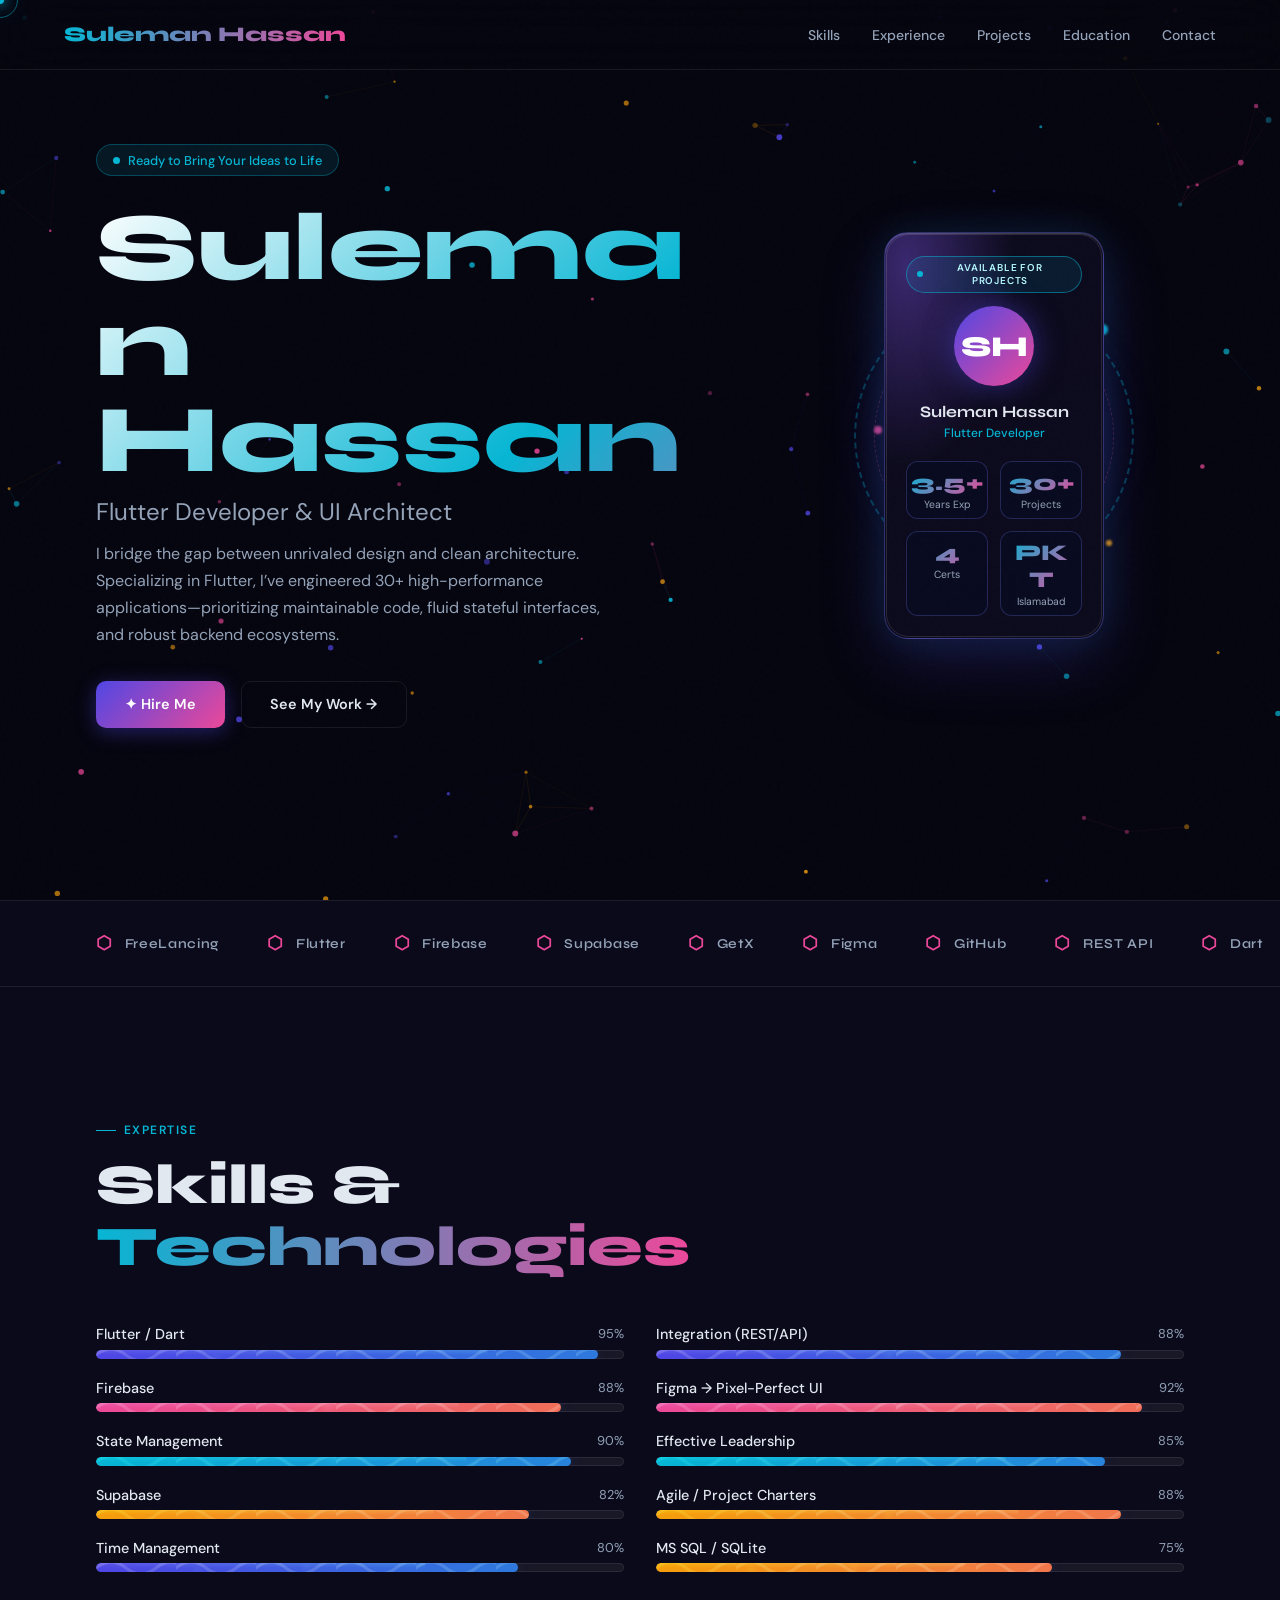
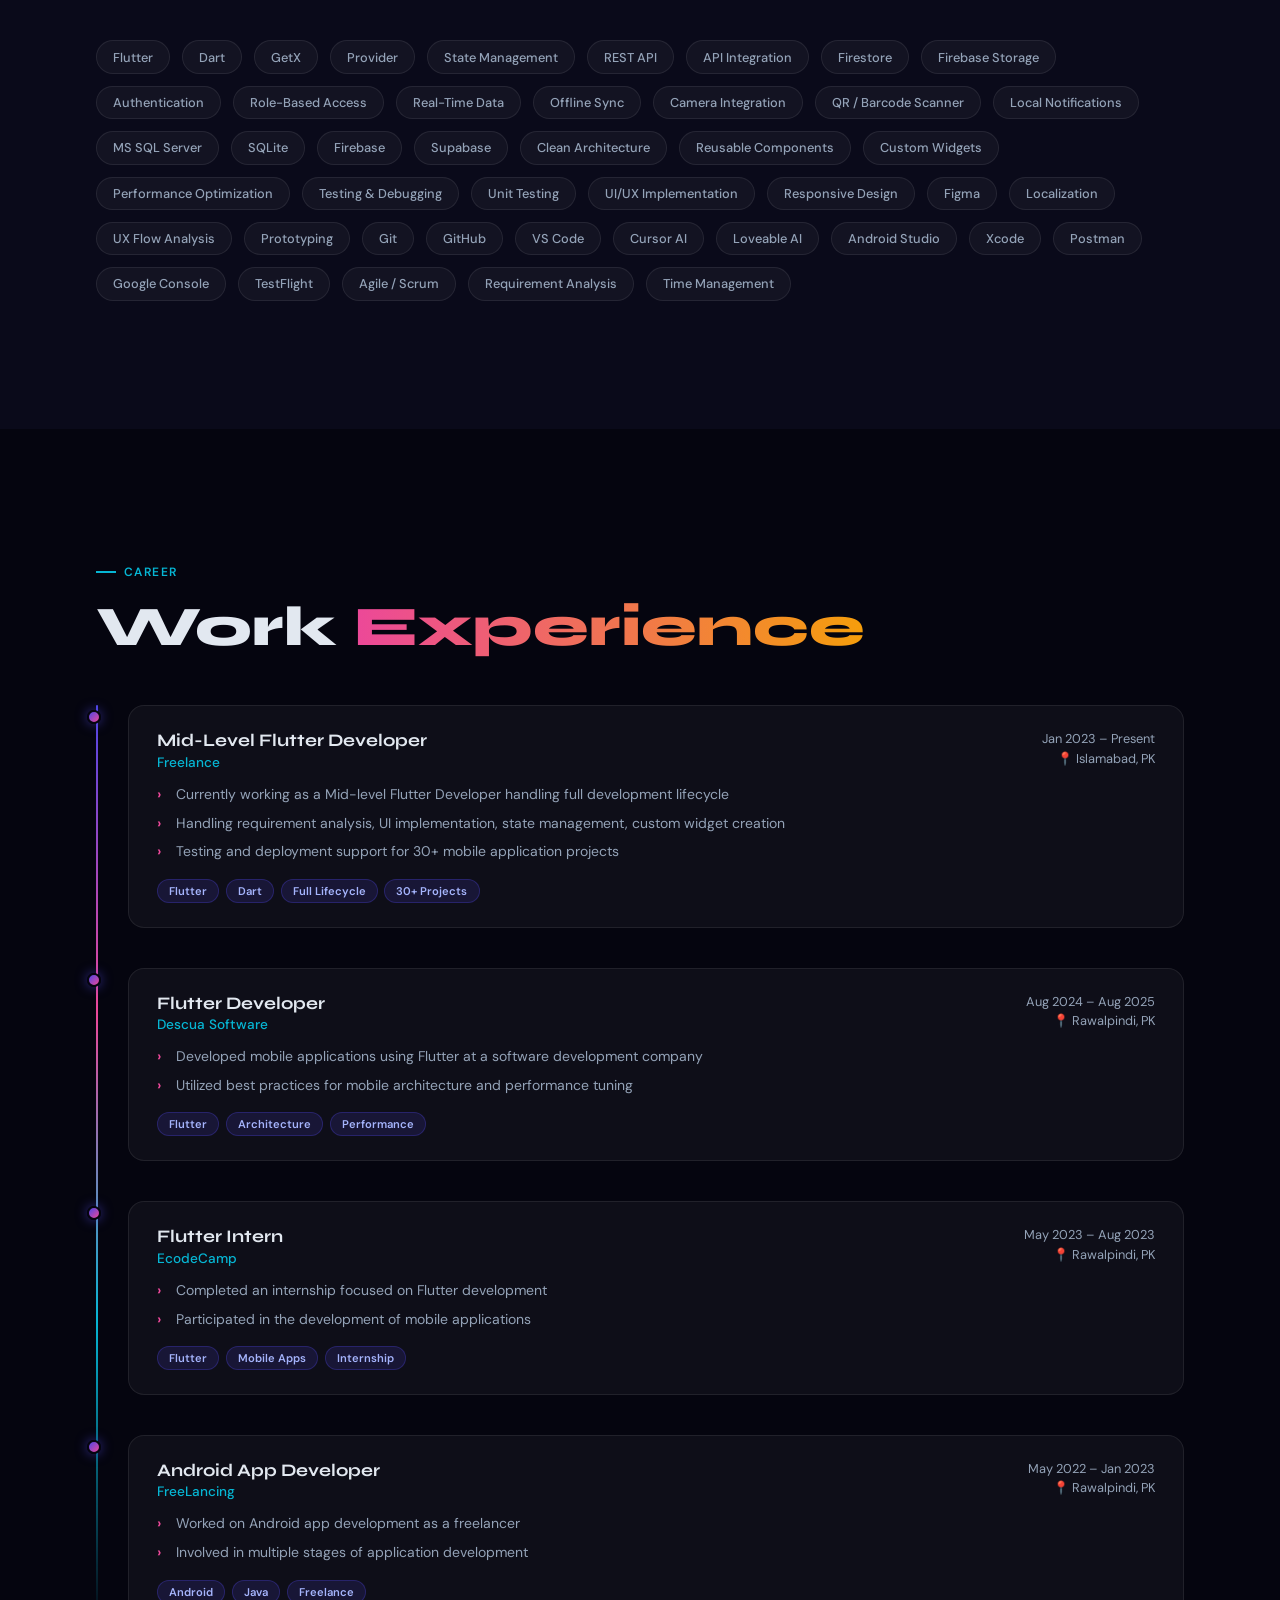
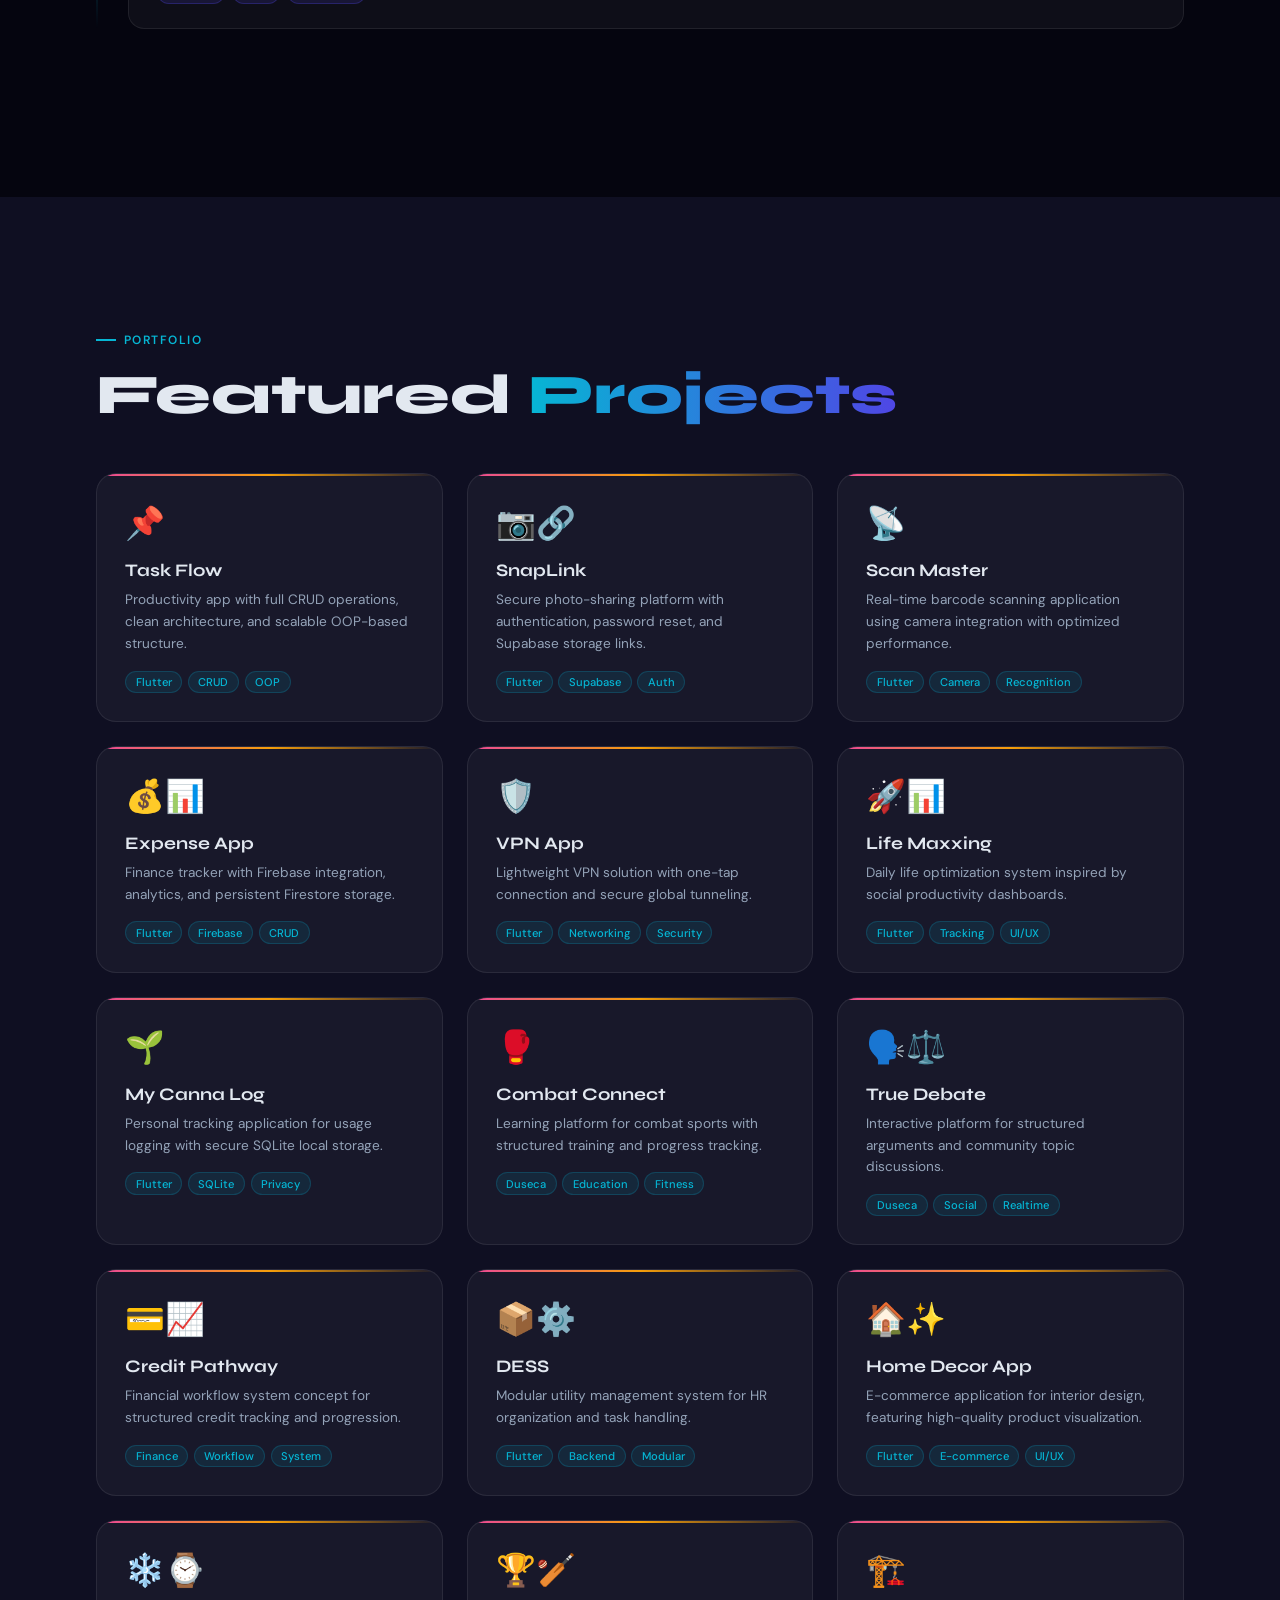
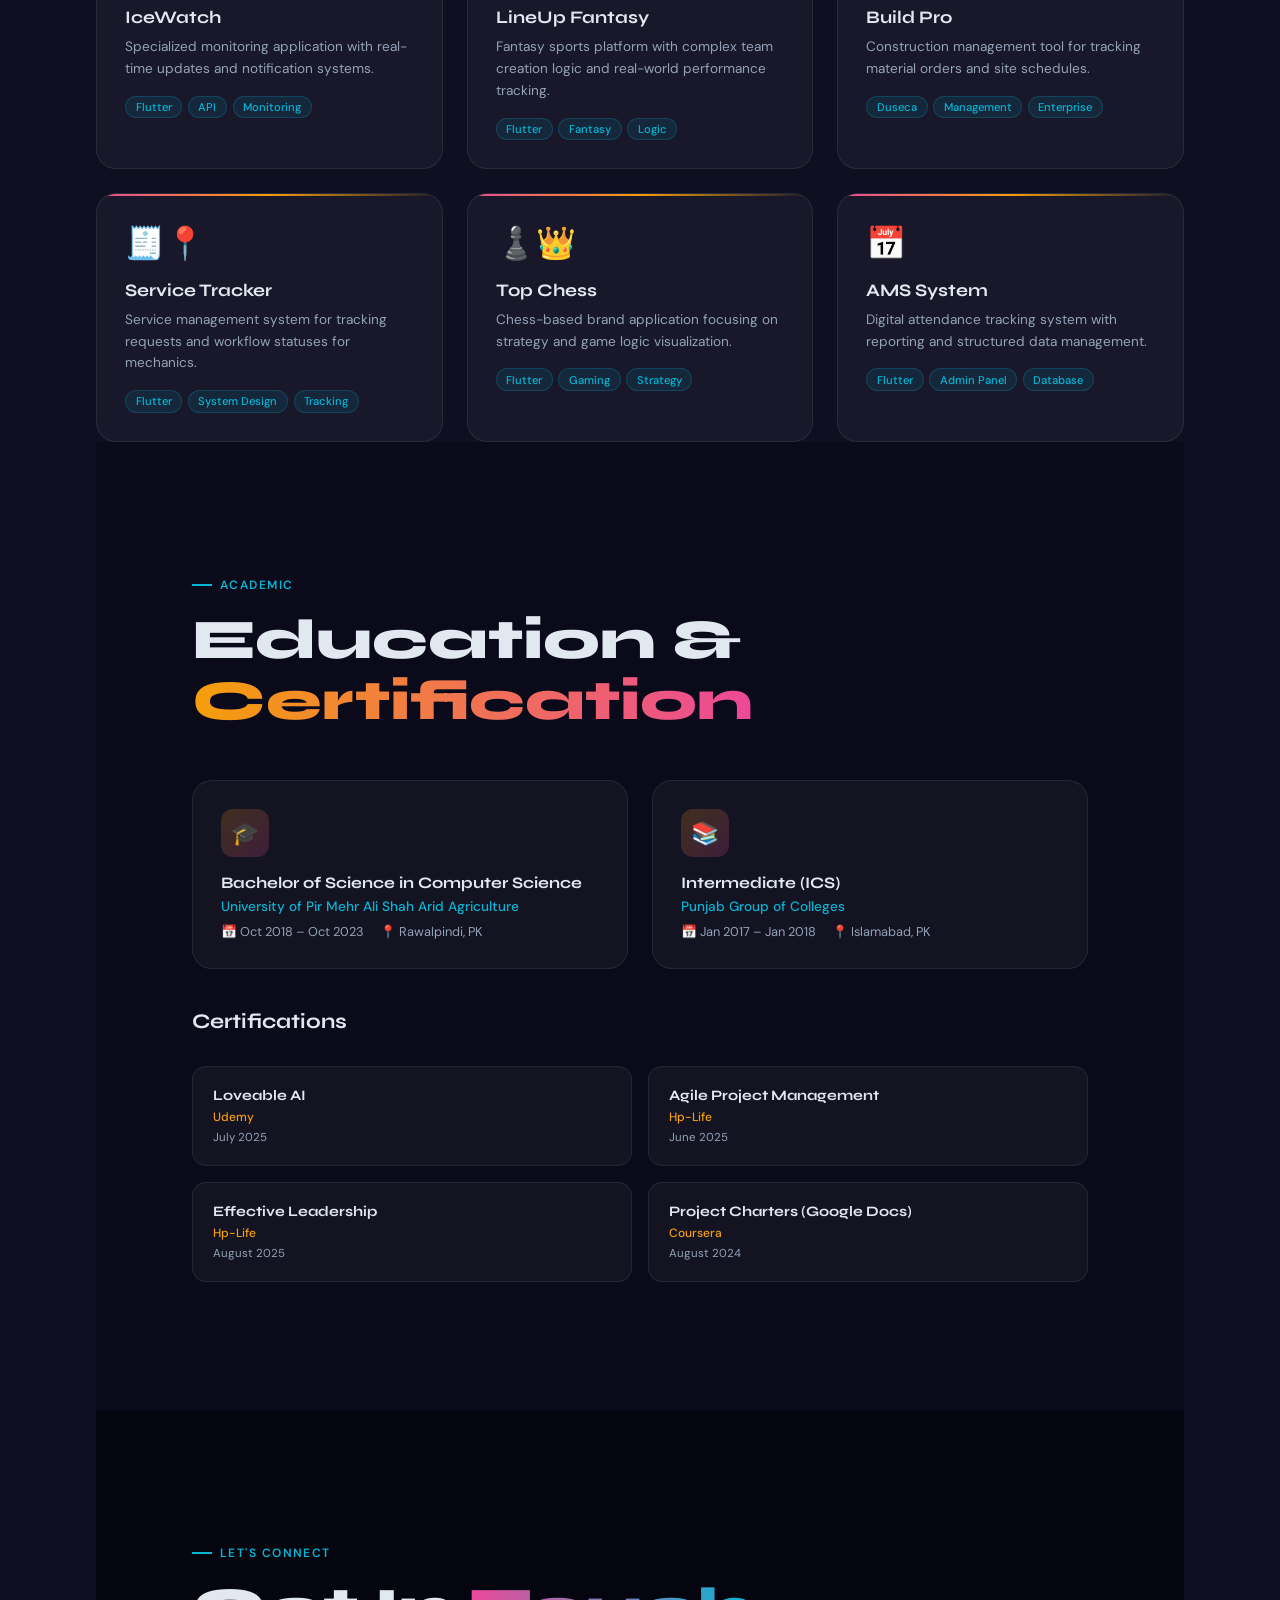
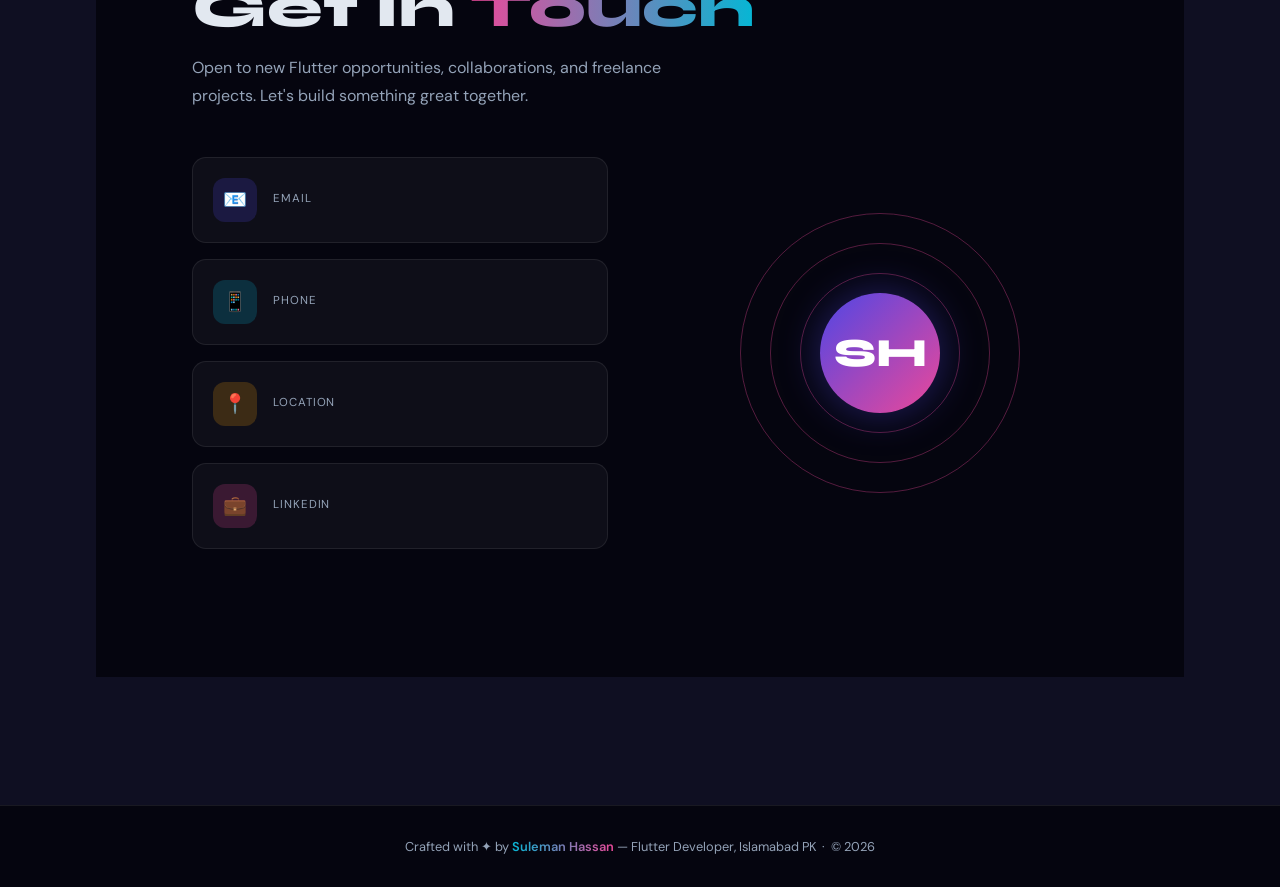
==== commit a0485ae2: "Revise tech cloud section with additional skills Updated the tech cloud section with new technologie" ====
--- a/index.html
+++ b/index.html
@@ -253,33 +253,60 @@
         </div>
       </div>
 
-      <div class="tech-cloud reveal">
-        <div class="tech-chip">Flutter</div>
-        <div class="tech-chip">Dart</div>
-        <div class="tech-chip">Firebase</div>
-        <div class="tech-chip">Firestore</div>
-        <div class="tech-chip">Supabase</div>
-        <div class="tech-chip">GetX</div>
-        <div class="tech-chip">REST API</div>
-        <div class="tech-chip">Figma</div>
-        <div class="tech-chip">Git</div>
-        <div class="tech-chip">GitHub</div>
-        <div class="tech-chip">Android Studio</div>
-        <div class="tech-chip">Xcode</div>
-        <div class="tech-chip">VS Code</div>
-        <div class="tech-chip">Java</div>
-        <div class="tech-chip">C#</div>
-        <div class="tech-chip">MS SQL Server</div>
-        <div class="tech-chip">SQLite</div>
-        <div class="tech-chip">XML</div>
-        <div class="tech-chip">Postman</div>
-        <div class="tech-chip">Google Console</div>
-        <div class="tech-chip">Test Flight</div>
-        <div class="tech-chip">Agile / Scrum</div>
-        <div class="tech-chip">Localization</div>
-        <div class="tech-chip">Cursor AI</div>
-        <div class="tech-chip">Loveable AI</div>
-      </div>
+      
+    
+    <div class="tech-cloud reveal">
+
+      
+  <div class="tech-chip">Flutter</div>
+  <div class="tech-chip">Dart</div>
+  <div class="tech-chip">GetX</div>
+  <div class="tech-chip">Provider</div>
+  <div class="tech-chip">State Management</div>
+  <div class="tech-chip">REST API</div>
+  <div class="tech-chip">API Integration</div>
+  <div class="tech-chip">Firestore</div>
+  <div class="tech-chip">Firebase Storage</div>
+  <div class="tech-chip">Authentication</div>
+  <div class="tech-chip">Role-Based Access</div>
+  <div class="tech-chip">Real-Time Data</div>
+  <div class="tech-chip">Offline Sync</div>
+  <div class="tech-chip">Camera Integration</div>
+  <div class="tech-chip">QR / Barcode Scanner</div>
+  <div class="tech-chip">Local Notifications</div>    
+  <div class="tech-chip">MS SQL Server</div>
+  <div class="tech-chip">SQLite</div>
+  <div class="tech-chip">Firebase</div>      
+  <div class="tech-chip">Supabase</div>
+  <div class="tech-chip">Clean Architecture</div>
+  <div class="tech-chip">Reusable Components</div>
+  <div class="tech-chip">Custom Widgets</div>
+  <div class="tech-chip">Performance Optimization</div>
+  <div class="tech-chip">Testing & Debugging</div>
+  <div class="tech-chip">Unit Testing</div>
+  <div class="tech-chip">UI/UX Implementation</div>
+  <div class="tech-chip">Responsive Design</div>
+  <div class="tech-chip">Figma</div>
+  <div class="tech-chip">Localization</div>
+  <div class="tech-chip">UX Flow Analysis</div>
+  <div class="tech-chip">Prototyping</div>   
+  <div class="tech-chip">Git</div>
+  <div class="tech-chip">GitHub</div>
+  <div class="tech-chip">VS Code</div>
+  <div class="tech-chip">Cursor AI</div>
+  <div class="tech-chip">Loveable AI</div>    
+  <div class="tech-chip">Android Studio</div>
+  <div class="tech-chip">Xcode</div>
+  <div class="tech-chip">Postman</div>
+  <div class="tech-chip">Google Console</div>
+  <div class="tech-chip">TestFlight</div>
+  <div class="tech-chip">Agile / Scrum</div>
+  <div class="tech-chip">Requirement Analysis</div>
+  <div class="tech-chip">Time Management</div>
+  
+</div>
+    
+    
     </section>
 
     <!-- ========== EXPERIENCE ========== -->
@@ -746,4 +773,4 @@
   <script src="assets/js/main.js" defer></script>
 </body>
 
-</html>+</html>
